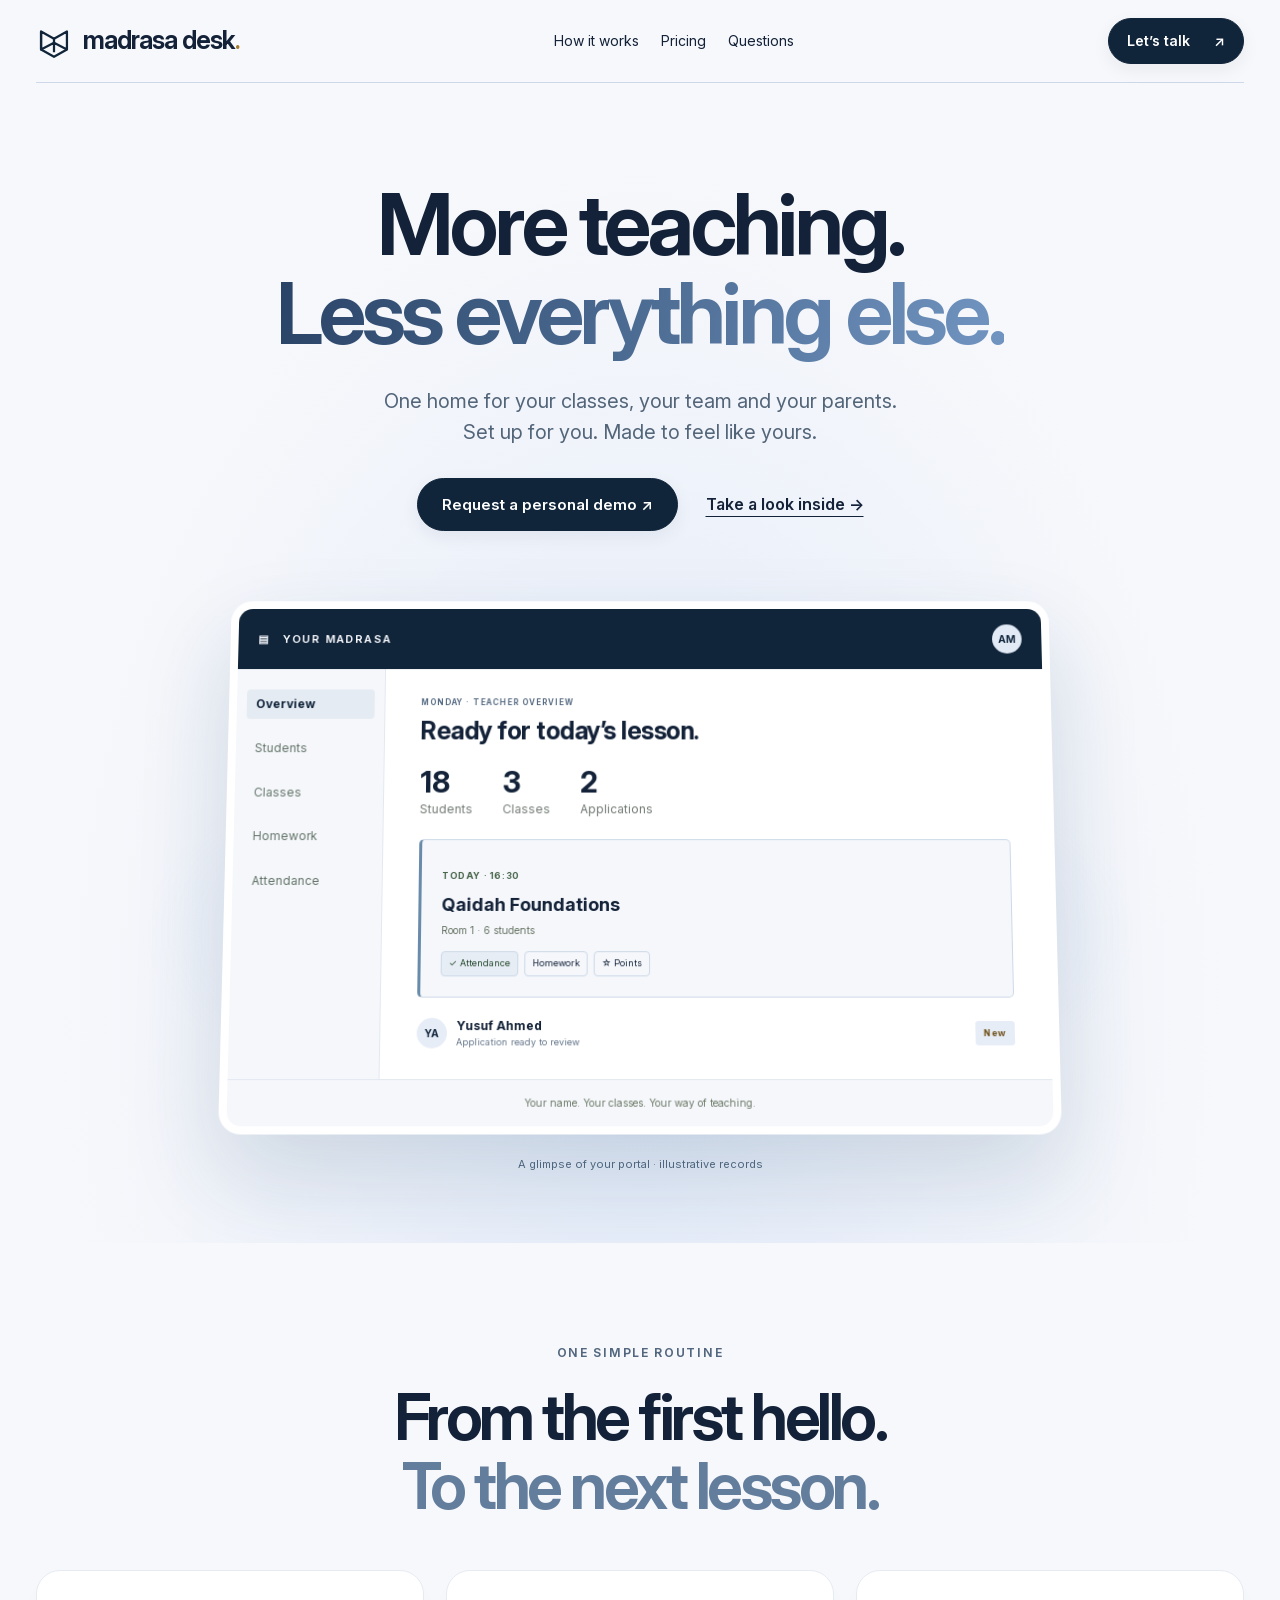
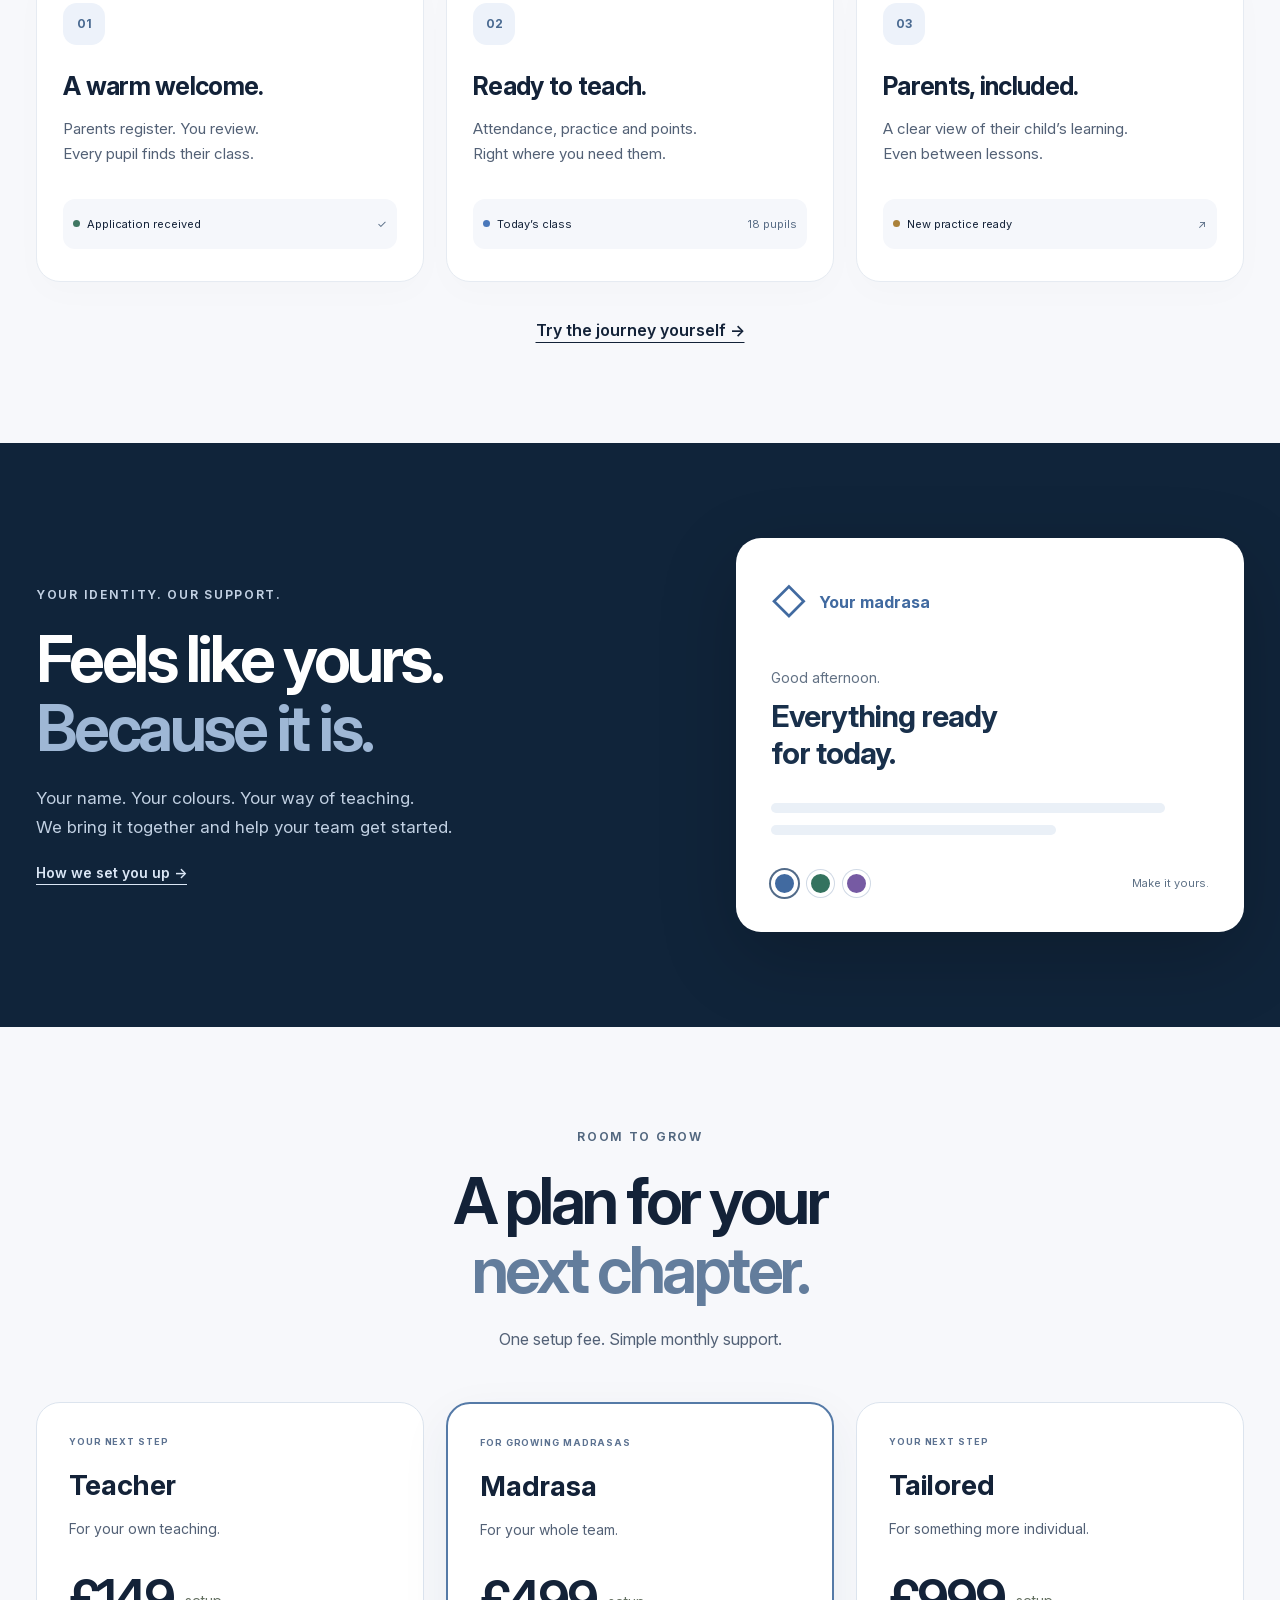
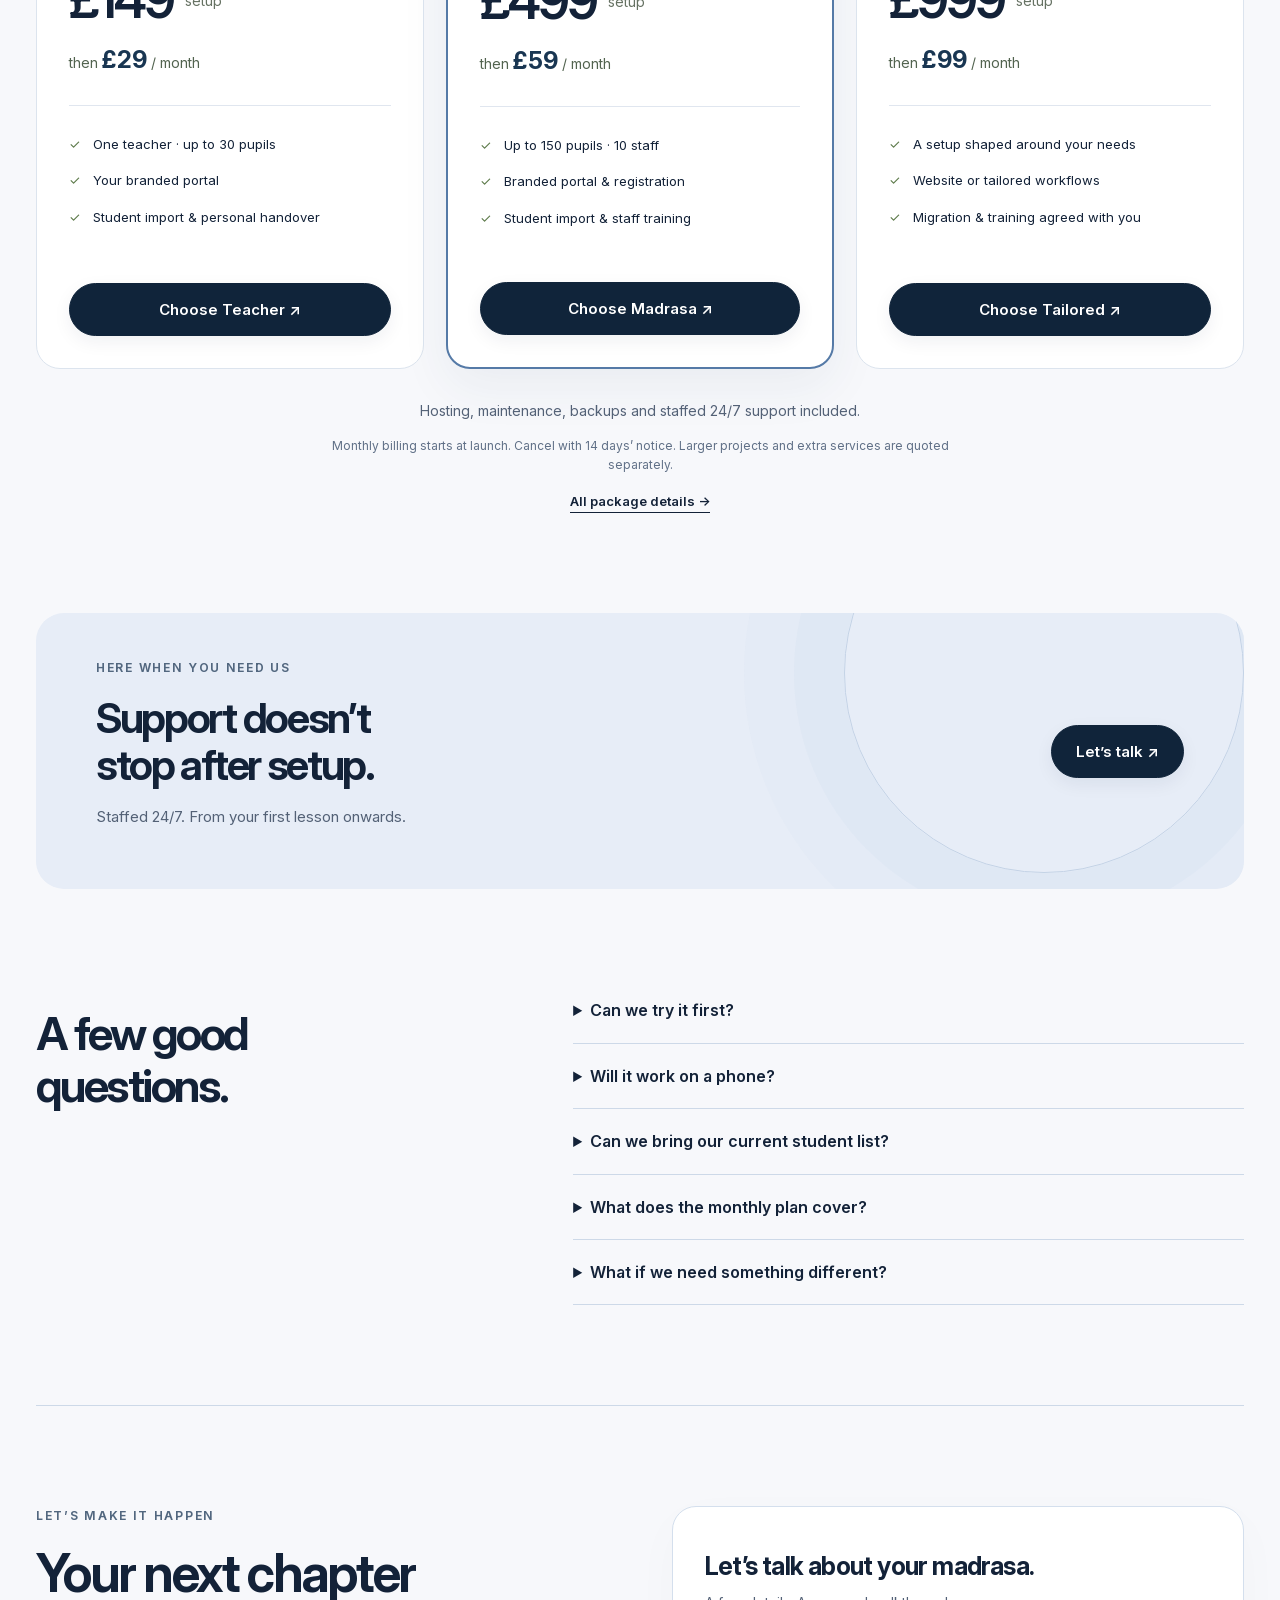
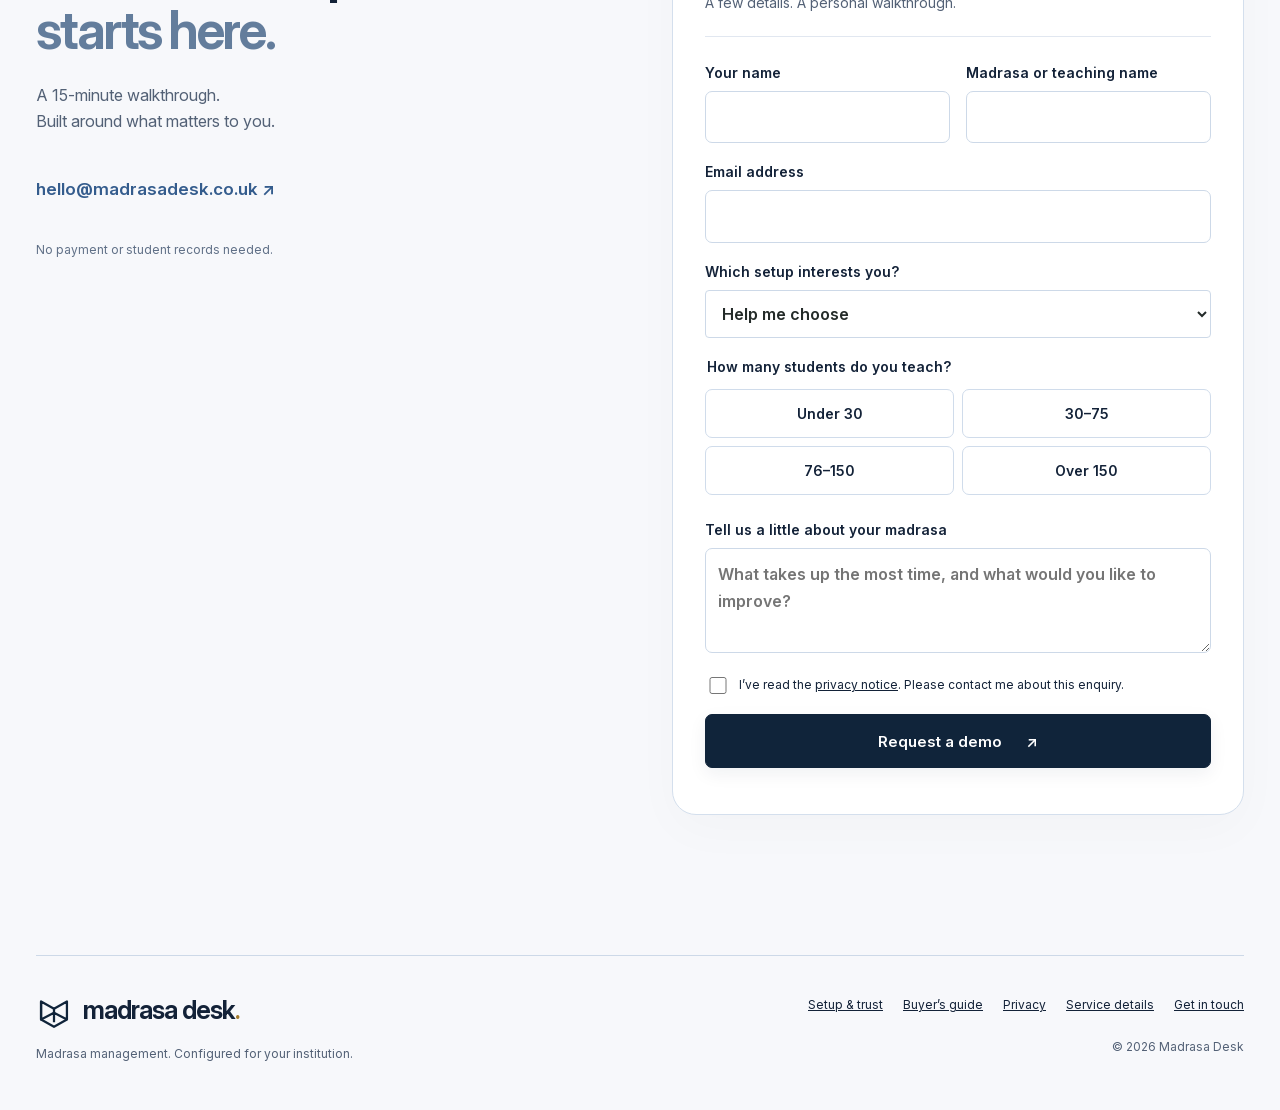
==== index.html @ 1edb3022 "Redesign product presentation, simplify pricing and update business contact" ====
<!doctype html><html lang="en-GB"><head><meta charset="utf-8"><meta name="viewport" content="width=device-width,initial-scale=1"><title>Madrasa management, set up for you | Madrasa Desk</title><meta name="description" content="A branded management portal for UK madrasas, maktabs and Quran teachers. Configuration, student import, training and ongoing support. From £149 + £29/month."><meta property="og:title" content="Madrasa management, set up for you | Madrasa Desk"><meta property="og:description" content="A branded management portal for UK madrasas, maktabs and Quran teachers. Configuration, student import, training and ongoing support. From £149 + £29/month."><link rel="icon" href="assets/favicon.svg" type="image/svg+xml"><link rel="stylesheet" href="style.css?v=20261006-premium"><script src="app.js?v=20261006-premium" defer></script><link rel="canonical" href="https://madrasadesk.co.uk/"><meta property="og:url" content="https://madrasadesk.co.uk/"><meta property="og:site_name" content="Madrasa Desk"><meta property="og:type" content="website"><meta property="og:image" content="https://madrasadesk.co.uk/assets/share-card.png"><meta property="og:image:width" content="1200"><meta property="og:image:height" content="630"><meta property="og:image:alt" content="Madrasa Desk — Your madrasa. Your own portal. Set up for you."><meta name="twitter:card" content="summary_large_image"><script type="application/ld+json">{"@context": "https://schema.org", "@type": "Organization", "name": "Madrasa Desk", "url": "https://madrasadesk.co.uk/", "logo": "https://madrasadesk.co.uk/assets/mark.svg", "description": "Independent madrasa portal setup and ongoing support."}</script></head><body><a class="skip" href="#main">Skip to content</a><header class="header wrap"><a class="brand" href="./" aria-label="Madrasa Desk home"><img src="assets/mark.svg" alt="" width="36" height="36"><span>madrasa desk<span class="brand-dot">.</span></span></a><nav aria-label="Main navigation"><a href="#how-it-works">How it works</a><a href="#pricing">Pricing</a><a href="#questions">Questions</a></nav><a class="button small" href="#enquire">Let’s talk <span aria-hidden="true">↗</span></a></header><main id="main" class="premium-home"><section class="hero-stage"><div class="hero-copy wrap"><h1>More teaching.<br><span>Less everything else.</span></h1><p>One home for your classes, your team and your parents.<br class="desktop-break"> Set up for you. Made to feel like yours.</p><div class="hero-actions"><a class="button" href="#enquire">Request a personal demo ↗</a><a class="text-link" href="demo.html">Take a look inside →</a></div></div><div class="product-stage wrap" data-depth><div class="product-halo" aria-hidden="true"></div><div class="app-preview"><div class="preview-top"><span class="mini-brand">▤ &nbsp; YOUR MADRASA</span><span class="avatar">AM</span></div><div class="preview-layout"><aside><span class="selected">Overview</span><span>Students</span><span>Classes</span><span>Homework</span><span>Attendance</span></aside><div class="preview-main"><div class="preview-greeting"><span class="eyebrow">MONDAY · TEACHER OVERVIEW</span><h3>Ready for today’s lesson.</h3></div><div class="preview-metrics"><div><strong>18</strong><span>Students</span></div><div><strong>3</strong><span>Classes</span></div><div><strong>2</strong><span>Applications</span></div></div><div class="lesson-card"><span class="tag">TODAY · 16:30</span><h4>Qaidah Foundations</h4><p>Room 1 · 6 students</p><div class="lesson-actions"><span>✓ Attendance</span><span>Homework</span><span>☆ Points</span></div></div><div class="preview-row"><span class="avatar peach">YA</span><div><strong>Yusuf Ahmed</strong><small>Application ready to review</small></div><span class="tag gold">New</span></div></div></div><div class="preview-bottom">Your name. Your classes. Your way of teaching.</div></div><span class="product-caption">A glimpse of your portal · illustrative records</span></div></section>
<section class="journey-section wrap" id="how-it-works"><div class="section-title" data-reveal><span class="eyebrow">ONE SIMPLE ROUTINE</span><h2>From the first hello.<br><span>To the next lesson.</span></h2></div><div class="journey-grid"><article data-reveal><span class="journey-icon">01</span><h3>A warm welcome.</h3><p>Parents register. You review.<br>Every pupil finds their class.</p><div class="mini-event"><span class="event-dot"></span>Application received <span>✓</span></div></article><article data-reveal><span class="journey-icon">02</span><h3>Ready to teach.</h3><p>Attendance, practice and points.<br>Right where you need them.</p><div class="mini-event"><span class="event-dot blue"></span>Today’s class <span>18 pupils</span></div></article><article data-reveal><span class="journey-icon">03</span><h3>Parents, included.</h3><p>A clear view of their child’s learning.<br>Even between lessons.</p><div class="mini-event"><span class="event-dot gold-dot"></span>New practice ready <span>↗</span></div></article></div><a class="text-link" href="demo.html">Try the journey yourself →</a></section>
<section class="spotlight"><div class="wrap spotlight-inner"><div data-reveal><span class="eyebrow">YOUR IDENTITY. OUR SUPPORT.</span><h2>Feels like yours.<br><span>Because it is.</span></h2><p>Your name. Your colours. Your way of teaching.<br>We bring it together and help your team get started.</p><a class="text-link" href="trust.html">How we set you up →</a></div><div class="identity-card" data-reveal><div class="identity-top"><span class="identity-mark">◇</span><strong id="identity-name">Your madrasa</strong></div><p>Good afternoon.</p><h3>Everything ready<br>for today.</h3><div class="identity-line"></div><div class="identity-line short"></div><div class="colour-picker" aria-label="Preview portal colour"><button class="swatch active" data-colour="blue" aria-label="Blue portal" aria-pressed="true"></button><button class="swatch" data-colour="green" aria-label="Green portal" aria-pressed="false"></button><button class="swatch" data-colour="purple" aria-label="Purple portal" aria-pressed="false"></button><span>Make it yours.</span></div></div></div></section>
<section class="section wrap pricing-clean" id="pricing"><div class="section-title" data-reveal><span class="eyebrow">ROOM TO GROW</span><h2>A plan for your<br><span>next chapter.</span></h2><p>One setup fee. Simple monthly support.</p></div><div class="plan-grid"><article class="price-card plan-card " data-reveal><span class="plan-label">YOUR NEXT STEP</span><h3>Teacher</h3><p>For your own teaching.</p><div class="price"><strong>£149</strong><span>setup</span></div><p class="monthly">then <strong>£29</strong> / month</p><ul class="checklist"><li>One teacher · up to 30 pupils</li><li>Your branded portal</li><li>Student import & personal handover</li></ul><a class="button" href="#enquire" data-plan="Teacher">Choose Teacher ↗</a></article><article class="price-card plan-card recommended" data-reveal><span class="plan-label">FOR GROWING MADRASAS</span><h3>Madrasa</h3><p>For your whole team.</p><div class="price"><strong>£499</strong><span>setup</span></div><p class="monthly">then <strong>£59</strong> / month</p><ul class="checklist"><li>Up to 150 pupils · 10 staff</li><li>Branded portal & registration</li><li>Student import & staff training</li></ul><a class="button" href="#enquire" data-plan="Madrasa">Choose Madrasa ↗</a></article><article class="price-card plan-card " data-reveal><span class="plan-label">YOUR NEXT STEP</span><h3>Tailored</h3><p>For something more individual.</p><div class="price"><strong>£999</strong><span>setup</span></div><p class="monthly">then <strong>£99</strong> / month</p><ul class="checklist"><li>A setup shaped around your needs</li><li>Website or tailored workflows</li><li>Migration & training agreed with you</li></ul><a class="button" href="#enquire" data-plan="Tailored">Choose Tailored ↗</a></article></div><div class="pricing-footnote"><p>Hosting, maintenance, backups and staffed 24/7 support included.</p><p class="micro">Monthly billing starts at launch. Cancel with 14 days’ notice. Larger projects and extra services are quoted separately.</p><a class="text-link" href="service.html">All package details →</a></div></section>
<section class="support-banner wrap" data-reveal><span class="support-orbit" aria-hidden="true"></span><div><span class="eyebrow">HERE WHEN YOU NEED US</span><h2>Support doesn’t<br>stop after setup.</h2><p>Staffed 24/7. From your first lesson onwards.</p></div><a class="button" href="#enquire">Let’s talk ↗</a></section>
<section class="section wrap faq-section" id="questions"><div><h2>A few good<br>questions.</h2></div><div class="faqs"><details><summary>Can we try it first?</summary><p>Yes. Explore the interactive demo, then book a personal walkthrough around your priorities.</p></details><details><summary>Will it work on a phone?</summary><p>Yes. The portal works in a browser on phones and computers. No app download needed.</p></details><details><summary>Can we bring our current student list?</summary><p>Yes. Standard setup includes one clean spreadsheet import. We agree the fields and help you prepare it.</p></details><details><summary>What does the monthly plan cover?</summary><p>Hosting, backups, routine maintenance and staffed 24/7 support. Your agreement sets the support and recovery arrangements.</p></details><details><summary>What if we need something different?</summary><p>We agree the scope before you commit. Larger projects, payment collection and extra integrations are quoted separately. <a href="service.html">See the details.</a></p></details></div></section>
<section class="section wrap contact-section" id="enquire"><div data-reveal><span class="eyebrow">LET’S MAKE IT HAPPEN</span><h2>Your next chapter<br><span>starts here.</span></h2><p>A 15-minute walkthrough.<br>Built around what matters to you.</p><a class="contact-email" href="mailto:hello@madrasadesk.co.uk">hello@madrasadesk.co.uk ↗</a><p class="micro">No payment or student records needed.</p></div><form id="enquiry-form" class="contact-form"><div class="form-heading"><span class="eyebrow">YOUR NEXT STEP</span><h3>Let’s talk about your madrasa.</h3><p>A few details. A personal walkthrough.</p></div><div class="field-pair"><label>Your name<input name="name" autocomplete="name" maxlength="100" required></label><label>Madrasa or teaching name<input name="organisation" autocomplete="organization" maxlength="160" required></label></div><label>Email address<input name="email" type="email" autocomplete="email" maxlength="200" required></label><label>Which setup interests you?<select name="package"><option value="Not sure yet">Help me choose</option><option value="Teacher">Teacher</option><option>Madrasa</option><option>Tailored</option></select></label><fieldset class="size-options"><legend>How many students do you teach?</legend><div><label><input type="radio" name="size" value="Under 30" required><span>Under 30</span></label><label><input type="radio" name="size" value="30–75" required><span>30–75</span></label><label><input type="radio" name="size" value="76–150" required><span>76–150</span></label><label><input type="radio" name="size" value="Over 150" required><span>Over 150</span></label></div></fieldset><label>Tell us a little about your madrasa<textarea name="message" rows="3" maxlength="1900" placeholder="What takes up the most time, and what would you like to improve?" required></textarea></label><label class="trap" aria-hidden="true">Leave this empty<input name="website" tabindex="-1" autocomplete="off"></label><label class="consent"><input type="checkbox" name="privacy" required><span>I’ve read the <a href="privacy.html">privacy notice</a>. Please contact me about this enquiry.</span></label><button class="button" type="submit">Request a demo <span aria-hidden="true">↗</span></button><p id="form-status" role="status" tabindex="-1"></p><noscript><p>Enable JavaScript to send this form, or <a href="mailto:hello@madrasadesk.co.uk?subject=Madrasa%20Desk%20demo%20enquiry">email Madrasa Desk about a demo</a>.</p></noscript></form></section></main><footer class="wrap footer"><div><a class="brand" href="./" aria-label="Madrasa Desk home"><img src="assets/mark.svg" alt="" width="36" height="36"><span>madrasa desk<span class="brand-dot">.</span></span></a><p>Madrasa management. Configured for your institution.</p></div><div><a href="trust.html">Setup &amp; trust</a><a href="choosing-a-madrasa-system.html">Buyer’s guide</a><a href="privacy.html">Privacy</a><a href="service.html">Service details</a><a href="#enquire">Get in touch</a><p>© 2026 Madrasa Desk</p></div></footer></body></html>
---- style.css ----
@font-face{font-family:Inter;src:url(assets/inter.woff2) format('woff2');font-style:normal;font-weight:100 900;font-display:swap}*{box-sizing:border-box}html{scroll-behavior:smooth;scroll-padding-top:30px}body{margin:0;background:#f4f6fa;color:#242b29;font:16px/1.65 Inter,Arial,sans-serif}a{color:inherit}button,input,textarea,select{font:inherit}button,a,input,select,textarea{touch-action:manipulation}button{cursor:pointer}.wrap{width:min(1240px,calc(100% - 72px));margin:auto}.header{display:flex;align-items:center;justify-content:space-between;gap:28px;padding:28px 0;border-bottom:1px solid #cdd9e8}.brand{display:flex;align-items:center;gap:11px;text-decoration:none;font-weight:650;font-size:25px;letter-spacing:-1px;white-space:nowrap}.brand img{width:36px;height:36px}.brand-dot{color:#a47b2c}.header nav{display:flex;gap:30px;font-size:14px}.header nav a{text-decoration:none}.header nav a:hover,.text-link:hover{color:#947028}.button{display:inline-flex;align-items:center;justify-content:center;gap:24px;padding:16px 23px;background:#10243a;color:#fff;text-decoration:none;border:1px solid #10243a;border-radius:6px;font-weight:600;font-size:15px;line-height:1.4;transition:background .2s,transform .2s}.button:hover{background:#234767;transform:translateY(-1px)}.button.small{padding:12px 18px;font-size:14px}.text-link{font-weight:600;text-underline-offset:6px;text-decoration-thickness:1px}.hero{display:grid;grid-template-columns:1fr 1fr;gap:65px;padding-top:77px;padding-bottom:95px;align-items:center}.eyebrow{font-size:12px;letter-spacing:1.7px;font-weight:650;color:#52677f;display:flex;align-items:center;gap:12px}.short-rule{width:28px;height:2px;background:#a58036}h1{font-size:clamp(48px,5.5vw,76px);line-height:1.06;letter-spacing:-3.7px;font-weight:550;margin:26px 0}em{font-family:Georgia,serif;font-weight:400;color:#426889}h1 em,h2 em{font-style:italic}.hero-copy>p{max-width:490px;font-size:17px;color:#5e6d7f}.hero-actions{display:flex;align-items:center;gap:24px;margin-top:31px;flex-wrap:wrap}.micro{font-size:12px!important;color:#607087;line-height:1.6}.hero-copy .micro{margin-top:20px}.hero-product{position:relative;padding:30px 0 36px}.product-label{font-size:10px;font-weight:700;letter-spacing:1.6px;display:block;text-align:center;margin-bottom:17px;color:#617669}.app-preview{background:white;border:1px solid #cdd9e8;border-radius:12px;box-shadow:0 24px 65px #16382b12;overflow:hidden;transform:rotate(-1deg)}.preview-top{display:flex;justify-content:space-between;align-items:center;background:#10243a;color:#f4f6fa;padding:16px 20px}.mini-brand{font-size:11px;font-weight:650;letter-spacing:1.4px}.avatar{width:30px;height:30px;border-radius:50%;display:inline-flex;align-items:center;justify-content:center;background:#e1eaf5;color:#10243a;font-size:10px;font-weight:bold}.preview-layout{display:grid;grid-template-columns:112px 1fr;min-height:320px}.preview-layout aside{background:#f5f7fb;border-right:1px solid #e3e8f0;padding:21px 10px;display:flex;flex-direction:column;gap:15px;font-size:11px;color:#647468}.preview-layout aside span{padding:5px 9px}.preview-layout .selected{background:#e5ebf3;color:#10243a;border-radius:4px;font-weight:700}.preview-main{padding:23px 20px}.preview-greeting .eyebrow{font-size:8px;letter-spacing:1px}.preview-greeting h3{font-size:19px;letter-spacing:-.5px;margin:7px 0 18px}.preview-metrics{display:flex;gap:30px;margin-bottom:20px}.preview-metrics div{display:flex;flex-direction:column}.preview-metrics strong{font-size:23px;line-height:1.2}.preview-metrics span{font-size:10px;color:#737b75}.lesson-card{border:1px solid #cdd9e8;border-left:3px solid #698bab;border-radius:5px;padding:13px;background:#f5f7fb}.tag{font-size:9px;font-weight:700;letter-spacing:.6px;color:#466348}.lesson-card h4{font-size:14px;margin:3px 0}.lesson-card p{font-size:10px;margin:0 0 12px;color:#657261}.lesson-actions{display:flex;gap:6px;flex-wrap:wrap}.lesson-actions span{font-size:9px;border:1px solid #cdd9e8;padding:4px 7px;border-radius:4px}.lesson-actions span:first-child{background:#e7edf5;color:#24482c}.preview-row{display:flex;align-items:center;gap:9px;margin-top:18px;font-size:10px}.preview-row>div{display:flex;flex-direction:column;flex:1}.preview-row small{font-size:9px;color:#64758a}.peach{background:#e7edf7}.gold{background:#e7edf7;color:#72551f;padding:5px 8px;border-radius:3px}.preview-bottom{padding:11px;text-align:center;font-size:10px;background:#f5f7fb;color:#6c7a67;border-top:1px solid #e3e8f0}.floating-note{display:flex;gap:12px;align-items:center;position:absolute;bottom:0;right:-14px;padding:17px 21px;background:#e7edf7;border:1px solid #cdd9e8;border-radius:6px;box-shadow:0 8px 20px #10243a0b;transform:rotate(2deg)}.floating-note>span{color:#10243a;font-size:26px}.floating-note div{display:flex;flex-direction:column;font-size:12px}.floating-note small{font-size:11px;color:#6d695b}.feature-strip{border-top:1px solid #d8e0ec;border-bottom:1px solid #d8e0ec;background:#e7edf7}.feature-strip .wrap{display:flex;justify-content:space-between;gap:20px;padding:20px 0;color:#4e6150;font-size:13px;font-weight:600}.section{padding-top:100px;padding-bottom:100px}h2{font-size:clamp(34px,3.5vw,48px);letter-spacing:-1.8px;line-height:1.13;font-weight:550;margin:19px 0 22px}h3{line-height:1.25}p{color:#5d675f}.split{display:grid;grid-template-columns:1fr 1fr;gap:110px}.split>div>p{max-width:425px}.steps article{display:flex;gap:25px;padding:27px 0;border-bottom:1px solid #cdd9e8}.steps article:first-child{padding-top:0}.step-num{font-size:13px;color:#7a855e;padding-top:4px;font-weight:650}.steps h3{font-size:21px;letter-spacing:-.5px;margin:0 0 10px}.steps p{font-size:15px;margin:0}.green-section{background:#10243a;color:#f4f6fa;padding:85px 0}.green-section .eyebrow{color:#cdd9e8}.section-heading{display:flex;justify-content:space-between;align-items:end;gap:60px}.section-heading p{color:#cdd9e8;max-width:330px}.role-grid{display:grid;grid-template-columns:repeat(3,1fr);gap:45px;margin-top:48px}.role-grid article{border-top:1px solid #678074;padding-top:24px}.role-icon{font-size:11px;font-weight:650;color:#cdd9e8;letter-spacing:1px}.role-grid h3{font-size:29px;letter-spacing:-1px;margin:22px 0 13px}.role-grid p{color:#cdd9e8;font-size:15px}.story{display:grid;grid-template-columns:1fr 2fr;gap:60px}.story>.eyebrow{align-self:start;margin-top:28px}.story div{max-width:700px}.story h2{margin-top:14px}.large-copy{font-size:23px;line-height:1.5;color:#33483b}.story-note{border-left:2px solid #c49a45;padding-left:18px;font-size:14px}.pricing-section{background:#e7edf7}.pricing-layout{display:grid;grid-template-columns:1fr 1fr;gap:110px}.pricing-layout>div{padding-top:30px}.price-card{background:#ffffff;border:1px solid #cdd9e8;border-radius:10px;padding:38px}.price-top h3{font-size:25px;letter-spacing:-.8px;margin:22px 0}.price{display:flex;align-items:center;gap:16px}.price strong{font-size:65px;letter-spacing:-3px;line-height:1}.price span{font-size:14px;color:#657162}.monthly{font-size:16px;color:#52634f}.checklist{list-style:none;padding:22px 0 9px;border-top:1px solid #e7edf7}.checklist li{font-size:14px;padding:6px 0}.checklist li:before{content:'✓';color:#597746;margin-right:12px}.price-card .button{width:100%}.price-card .text-link{font-size:13px}.faq-section{display:grid;grid-template-columns:1fr 1.5fr;gap:90px}.faqs details, .pricing-layout details{border-bottom:1px solid #cdd9e8;padding:19px 0}.faqs details:first-child{padding-top:8px}summary{font-weight:600;cursor:pointer;font-size:16px}details p{font-size:15px}.contact-section{display:grid;grid-template-columns:1fr 1fr;gap:80px;border-top:1px solid #cdd9e8}.contact-form label{display:flex;flex-direction:column;font-size:13px;font-weight:600;gap:7px;margin-bottom:17px}.field-pair{display:grid;grid-template-columns:1fr 1fr;gap:16px}input,select,textarea{border:1px solid #cdd9e8;border-radius:4px;padding:12px;background:#ffffff;color:#242b29;min-width:0;width:100%;font-size:16px}textarea{resize:vertical}.contact-form .consent{display:flex;flex-direction:row;align-items:flex-start;font-size:12px;font-weight:400;gap:9px}.consent input{width:17px;height:17px;margin-top:2px}.trap{position:absolute!important;left:-10000px;opacity:0}.contact-form .button{width:100%}#form-status{font-size:14px}#form-status.error{color:#9b3030}.footer{border-top:1px solid #cdd9e8;padding-top:34px;padding-bottom:35px;display:flex;justify-content:space-between;gap:30px}.footer p{font-size:12px}.footer>div:last-child{text-align:right}.footer>div:last-child a{font-size:12px;margin-left:20px}.skip{position:absolute;top:-80px;background:white;padding:10px;z-index:100}.skip:focus{top:0}:focus-visible{outline:3px solid #aa8235;outline-offset:4px}button:disabled{opacity:.55;cursor:wait}.document{max-width:850px;padding-top:60px;padding-bottom:80px}.document h1{font-size:48px}.document h2{font-size:25px;margin-top:40px}.document p,.document li{font-size:16px}.demo-shell{background:#fff;border:1px solid #cdd9e8;border-radius:10px;padding:28px}.demo-toolbar{display:flex;justify-content:space-between;gap:14px;align-items:center;margin-bottom:25px}.demo-toolbar .button{font-size:13px;padding:10px}.demo-tabs{display:flex;flex-wrap:wrap;gap:8px;margin:25px 0}.demo-tabs button{background:transparent;border:1px solid #cdd9e8;border-radius:5px;padding:10px 15px;color:#10243a}.demo-tabs button[aria-selected=true]{background:#10243a;color:white}.demo-card{border:1px solid #cdd9e8;border-radius:6px;padding:20px;margin-top:15px}.demo-grid{display:grid;grid-template-columns:1fr 1fr;gap:20px}.demo-card h3{margin-top:0}.demo-card label{display:block;margin:10px 0}.demo-card select{margin-top:8px}.demo-status{color:#456d38;font-weight:600}.demo-intro{max-width:760px}.demo-notice{background:#e7edf7;padding:13px 18px;font-size:13px;border-radius:5px}.demo-row{display:flex;justify-content:space-between;align-items:center;gap:16px;padding:16px 0;border-bottom:1px solid #e7edf7}.demo-row button{padding:10px 17px}.demo-row select{max-width:180px}.demo-row span{min-width:0}.hidden{display:none!important}@media(max-width:1000px){.wrap{width:calc(100% - 48px)}.hero{gap:32px}.header nav{gap:18px}.hero-actions{gap:17px}.hero-actions .button{font-size:13px}.split,.pricing-layout{gap:55px}.preview-layout{grid-template-columns:90px 1fr}.preview-layout aside{font-size:9px}.preview-main{padding:18px 14px}.preview-metrics{gap:24px}.floating-note{right:0}.contact-section{gap:40px}.role-grid{gap:25px}}@media(max-width:760px){.wrap{width:calc(100% - 36px)}.header{padding:19px 0;gap:10px}.header nav{display:none}.brand{font-size:22px;gap:7px}.brand img{width:29px;height:29px}.header .button{font-size:12px;padding:10px 12px;gap:8px}.hero{grid-template-columns:1fr;padding-top:45px;padding-bottom:45px;gap:18px}h1{font-size:58px;letter-spacing:-3px}.hero-copy>p{font-size:16px}.hero-product{max-width:500px;width:100%;margin:auto;padding-top:24px}.preview-layout{grid-template-columns:90px 1fr;min-height:300px}.preview-greeting h3{font-size:17px}.floating-note{padding:12px 15px}.feature-strip .wrap{justify-content:center;flex-wrap:wrap;gap:10px 24px;font-size:12px}.section{padding-top:62px;padding-bottom:62px}.split,.pricing-layout,.story,.faq-section,.contact-section{grid-template-columns:1fr;gap:30px}h2{font-size:38px}.steps article{padding:22px 0}.green-section{padding:58px 0}.section-heading{display:block}.section-heading p{max-width:none}.role-grid{grid-template-columns:1fr;gap:18px;margin-top:28px}.role-grid h3 br{display:none}.role-grid h3{font-size:26px;margin-top:14px}.role-grid article{padding-top:18px}.story{gap:3px}.story>.eyebrow{margin-top:0}.large-copy{font-size:21px}.price-card{padding:25px}.pricing-layout>div{padding-top:0}.footer{display:block}.footer>div:last-child{text-align:left;margin-top:22px}.footer>div:last-child a{margin-left:0;margin-right:20px}.field-pair{grid-template-columns:1fr;gap:0}.demo-grid{grid-template-columns:1fr}.demo-shell{padding:17px}.demo-row{flex-wrap:wrap}.demo-tabs button{flex:1;font-size:13px}.document h1{font-size:40px}.document{padding-top:40px}.demo-toolbar{align-items:flex-start}.demo-toolbar h2{font-size:26px;margin:0}}@media(prefers-reduced-motion:reduce){html{scroll-behavior:auto}*{transition:none!important;animation:none!important}}
/* Refined layout and enquiry experience */
.app-preview{transform:none}.hero-product{padding-bottom:0}.floating-note{position:static;transform:none;margin:16px 0 0;padding:16px 20px;box-shadow:none;max-width:100%;border-radius:8px}.preview-bottom{padding:14px 16px}.hero{align-items:start}.hero-copy{padding-top:25px}.product-label{margin-bottom:20px}.contact-section{align-items:start;gap:64px}.contact-form{padding:32px;background:#ffffff;border:1px solid #d4dfed;border-radius:16px;box-shadow:0 18px 48px #10243a09}.form-heading{padding-bottom:22px;margin-bottom:24px;border-bottom:1px solid #e1e7f0}.form-heading h3{font-size:25px;letter-spacing:-.8px;margin:12px 0 8px}.form-heading p{font-size:14px;margin:0}.contact-form label{font-size:14px}.contact-next{list-style:none;padding:18px 0;margin:24px 0}.contact-next li{display:flex;gap:20px;padding:20px 0;border-bottom:1px solid #dce4ef}.contact-next li>span{color:#88702f;font-size:12px;letter-spacing:1px;padding-top:4px}.contact-next strong{font-size:17px;font-weight:600}.contact-next p{font-size:14px;margin:5px 0 0;max-width:340px}.contact-form fieldset{border:0;margin:0 0 23px;padding:0;min-width:0}.contact-form legend{font-weight:600;font-size:14px;margin-bottom:11px}.contact-form legend small{display:block;font-size:12px;font-weight:400;color:#64758a;margin-top:3px}.size-options>div,.interest-options>div{display:grid;grid-template-columns:repeat(2,minmax(0,1fr));gap:8px}.contact-form fieldset label{position:relative;margin:0;cursor:pointer}.contact-form fieldset input{position:absolute;opacity:0;width:1px;height:1px}.contact-form fieldset span{display:block;text-align:center;padding:12px 8px;border:1px solid #d0dceb;border-radius:7px;background:#fff;transition:background .2s,border-color .2s,box-shadow .2s}.contact-form fieldset input:checked+span{border-color:#10243a;background:#e7edf5;color:#10243a;box-shadow:inset 0 0 0 1px #10243a}.contact-form fieldset input:focus-visible+span{outline:3px solid #aa8235;outline-offset:3px}.contact-form input:not([type=checkbox]):not([type=radio]),.contact-form textarea{border-radius:7px;transition:border-color .2s,box-shadow .2s}.contact-form input:focus,.contact-form textarea:focus{border-color:#10243a;box-shadow:0 0 0 3px #10243a0c}.contact-form .button{min-height:54px;border-radius:7px}.contact-form .consent{margin-top:22px;line-height:1.6}.contact-form .consent input{flex:0 0 18px;accent-color:#10243a}.form-success{padding:28px 0}.success-icon{display:flex;align-items:center;justify-content:center;width:52px;height:52px;border-radius:50%;background:#e7edf5;color:#10243a;font-size:25px;margin-bottom:22px}.form-success h3{font-size:29px;letter-spacing:-1px}.form-success .receipt{font-size:13px;border-top:1px solid #dce4ef;padding-top:18px}.reveal-ready{opacity:0;transform:translateY(16px);transition:opacity .65s ease,transform .65s cubic-bezier(.2,.7,.2,1)}.reveal-ready.is-visible{opacity:1;transform:none}.button:active{transform:translateY(0)}.header nav a{position:relative}.header nav a:after{content:'';position:absolute;left:0;right:0;bottom:-6px;height:1px;background:currentColor;transform:scaleX(0);transform-origin:left;transition:transform .22s}.header nav a:hover:after{transform:scaleX(1)}details[open] p{animation:soft-in .25s ease}@keyframes soft-in{from{opacity:0;transform:translateY(5px)}to{opacity:1;transform:none}}@media(max-width:760px){.hero-copy{padding-top:0}.contact-section{gap:25px}.contact-form{padding:23px 19px}.contact-next{margin:10px 0}.floating-note{margin-top:13px}.hero-product{padding-bottom:0}.form-heading h3{font-size:24px}}@media(prefers-reduced-motion:reduce){.reveal-ready{opacity:1;transform:none}}

.outcome-note,.note,.floating-note{background:#e7edf7;border-color:#c5d3e5;color:#173d61}

/* Launch packages */
.pricing-intro{max-width:700px;margin-bottom:42px}.plan-grid{display:grid;grid-template-columns:repeat(3,minmax(0,1fr));gap:22px;align-items:stretch}.plan-card{display:flex;flex-direction:column;padding:28px;min-width:0}.plan-card h3{font-size:28px;margin:22px 0 4px}.plan-card .price strong{font-size:48px}.plan-card .price{flex-wrap:wrap}.plan-card .button{margin-top:auto;gap:12px}.plan-card .checklist{margin-bottom:28px}.plan-card.recommended{border:2px solid #395e9c;box-shadow:0 12px 32px #10243a12}.plan-card .tag{align-self:flex-start;font-size:10px;letter-spacing:.04em}.pricing-notes{max-width:940px;margin-top:32px}.pricing-notes p{font-size:15px}@media(max-width:1000px){.plan-grid{grid-template-columns:1fr}.plan-card{padding:28px}.plan-card .price strong{font-size:46px}}

/* Credibility and buying guidance */
.setup-value{border-bottom:1px solid #cdd9e8}.value-grid{display:grid;grid-template-columns:repeat(3,minmax(0,1fr));gap:22px;margin:32px 0}.value-grid article{padding:28px;background:white;border:1px solid #cdd9e8;border-radius:10px}.value-grid h3{font-size:21px;letter-spacing:-.4px;margin:12px 0}.value-grid p{font-size:15px;margin-bottom:0}.value-grid.two{grid-template-columns:repeat(2,minmax(0,1fr))}.direct-contact{padding:16px 20px;border-left:3px solid #426889;background:#e7edf7;font-size:15px}.direct-contact a{display:block;font-weight:600;text-underline-offset:4px}.editorial{max-width:940px}.editorial h1{font-size:clamp(42px,5vw,64px)}.editorial h2{font-size:29px;letter-spacing:-.8px;margin-top:40px}.editorial .large-copy{font-size:22px}.decision-box{background:#e7edf7;padding:24px 30px;border-radius:12px;margin:35px 0}.decision-box h2{margin-top:0}.footer>div:last-child{flex-wrap:wrap;row-gap:12px}.header nav{gap:22px}@media(max-width:760px){.value-grid,.value-grid.two{grid-template-columns:1fr}.value-grid article{padding:23px}.setup-value .section-heading{display:block}.editorial h1{letter-spacing:-1.8px}.direct-contact a{overflow-wrap:anywhere}.decision-box{padding:20px}}

/* Mobile-first homepage and interactive walkthrough refinement */
.hero-copy h1{margin-top:0;font-size:clamp(46px,5.1vw,70px);letter-spacing:-.055em;line-height:1.08}
.hero-copy>p{font-size:18px;line-height:1.65;color:#536579;text-wrap:pretty}
.hero-copy>p.hero-support{font-size:15px;line-height:1.65;max-width:430px;margin-top:16px;color:#64758a}
.hero-actions .text-link{display:inline-flex;align-items:center;gap:12px}
.demo-page{max-width:920px;padding-top:56px}.demo-page h1{font-size:clamp(38px,5vw,60px);letter-spacing:-.045em;line-height:1.12;margin:18px 0 20px}.demo-intro{max-width:570px;color:#536579;line-height:1.7}
.demo-page .demo-notice{background:transparent;border-left:2px solid #b5c6da;border-radius:0;padding:0 0 0 12px;color:#64758a;font-size:12px;max-width:600px;margin:22px 0 30px}
.demo-tabs{display:grid;grid-template-columns:repeat(3,minmax(0,1fr));padding:5px;background:#e7edf5;border-radius:12px;gap:4px;margin:28px 0 18px}.demo-tabs button{border:0;border-radius:8px;font-size:14px;font-weight:600;min-height:48px;padding:10px 6px}.demo-tabs button[aria-selected=true]{box-shadow:0 3px 8px #10243a18}
.demo-shell{padding:30px;border-radius:18px;box-shadow:0 12px 36px #10243a06;min-height:320px}.demo-toolbar{gap:12px;margin-bottom:24px;flex-wrap:wrap}.demo-page .demo-toolbar h2{margin:0;font-size:27px;letter-spacing:-.8px;line-height:1.2;color:#10243a}.demo-toolbar .tag{font-size:10px;letter-spacing:.04em;padding:6px 9px;border-radius:20px;background:#eef3f9;color:#536b85;white-space:nowrap}
.demo-card{padding:24px;background:#f8fafc;border:1px solid #e0e7f0;border-radius:12px;margin-top:16px;min-width:0}.demo-person{display:flex;align-items:center;gap:14px;margin-bottom:20px}.demo-avatar{flex:0 0 44px;height:44px;background:#e0e9f5;color:#34587d;border-radius:14px;display:grid;place-items:center;font-size:14px;font-weight:650}.demo-person h3{font-size:20px;letter-spacing:-.4px;margin:0 0 5px}.demo-person p{margin:0!important;font-size:13px!important;color:#64758a}.demo-card p{font-size:15px;line-height:1.65;color:#536579}.demo-card label{font-size:13px;font-weight:600;color:#10243a;margin-top:24px}.demo-card select{border-radius:8px;min-height:48px;background:white}.demo-card .micro{font-size:12px!important;margin:14px 0 20px}.demo-card .button{border-radius:8px;min-height:48px}.demo-card button:disabled{opacity:1;background:#e5f0eb;border-color:#cfdfd5;color:#315d48;cursor:default}.demo-next{display:block;background:transparent;border:0;color:#285783;padding:16px 0 0;font-size:14px;font-weight:600}
.demo-row{padding:22px 0;gap:20px}.demo-row strong{color:#10243a}.demo-row span{font-size:14px;color:#64758a}.demo-row .button{font-size:13px;border-radius:8px}.demo-footer-actions{display:flex;align-items:center;justify-content:space-between;gap:18px;margin-top:24px;flex-wrap:wrap}.demo-footer-actions .button{border-radius:8px}.demo-reset{background:transparent;border:0;color:#52677f;font-size:14px;padding:12px;min-height:44px;text-decoration:underline;text-underline-offset:4px}#demo-status:empty{display:none}#demo-status:not(:empty){background:#e8f1ed;color:#315c49;border-radius:10px;padding:14px 18px;font-size:14px;margin:18px 0}
@media(max-width:760px){.hero{padding-top:34px;gap:26px}.hero-copy h1{font-size:clamp(39px,10.5vw,58px);letter-spacing:-.055em;margin-bottom:24px}.hero-copy>p{font-size:16px;line-height:1.7;max-width:38ch}.hero-copy>p.hero-support{font-size:14px;max-width:39ch}.hero-actions{display:grid;gap:20px;margin-top:25px;justify-items:start}.hero-actions .button{font-size:14px;min-height:50px}.hero-copy .micro{font-size:11px!important;max-width:35ch;line-height:1.8}.demo-page{padding-top:32px;padding-bottom:48px}.demo-page h1{font-size:40px}.demo-page .eyebrow{font-size:10px}.demo-intro{font-size:15px!important}.demo-shell{padding:18px;min-height:0;border-radius:14px}.demo-toolbar{margin-bottom:18px}.demo-page .demo-toolbar h2{font-size:23px}.demo-toolbar .tag{font-size:9px}.demo-card{padding:18px;margin-top:12px}.demo-person{gap:10px;align-items:flex-start}.demo-person h3{font-size:19px}.demo-person p{font-size:12px!important}.demo-avatar{flex-basis:36px;height:36px;font-size:12px;border-radius:11px}.demo-tabs button{font-size:12px;min-height:46px}.demo-card .button{width:100%;font-size:14px}.demo-row{display:grid;grid-template-columns:1fr;gap:12px}.demo-row select{max-width:none}.demo-row .button{width:100%;min-height:46px}.demo-grid{gap:0}.demo-footer-actions{display:grid;grid-template-columns:1fr;gap:8px}.demo-reset{justify-self:center}.demo-footer-actions .button{font-size:14px;padding:15px 12px;gap:12px}}
@media(max-width:370px){.brand{font-size:19px}.brand img{width:25px;height:25px}.demo-toolbar{display:block}.demo-toolbar .tag{display:inline-block;margin-top:10px}.demo-shell{padding:14px}.demo-card{padding:14px}}
.hero>*{min-width:0}.preview-main{min-width:0}.preview-metrics{gap:clamp(12px,3vw,30px)}@media(max-width:370px){.preview-layout{grid-template-columns:70px minmax(0,1fr)}.preview-layout aside{padding:18px 5px}.preview-layout aside span{padding:5px 3px}.preview-main{padding:16px 10px}.floating-note{padding:12px 10px;gap:8px}.floating-note div{min-width:0}.hero-actions .button{gap:12px;padding:15px 18px}}
.footer>div:last-child a{display:inline-block;margin-bottom:10px}
/* Product-led presentation */
body{background:#f7f8fb;color:#132238}p{color:#536176}.header{position:sticky;top:0;z-index:20;background:#f7f8fbeb;backdrop-filter:blur(20px);-webkit-backdrop-filter:blur(20px);padding-top:18px;padding-bottom:18px}.button{border-radius:30px;padding:15px 24px;box-shadow:0 6px 18px #10243a10}.button:hover{transform:translateY(-3px);box-shadow:0 12px 24px #10243a24}.button.small{border-radius:24px}.premium-home h1,.premium-home h2{font-weight:650;letter-spacing:-.055em}.premium-home h2 span{color:#637d9c}.hero-stage{overflow:hidden;padding:75px 0 70px;background:radial-gradient(ellipse at 50% 80%,#e1eaf9,transparent 65%)}.hero-stage .hero-copy{text-align:center;padding:0}.hero-kicker{font-size:11px;letter-spacing:.2em;font-weight:700;color:#526981}.hero-stage .hero-copy h1{font-size:clamp(48px,6.7vw,92px);line-height:1.04;margin:22px 0 28px}.hero-stage h1 span{background:linear-gradient(100deg,#294366,#7195c1);background-clip:text;-webkit-background-clip:text;color:transparent}.hero-stage .hero-copy>p{max-width:650px;margin:auto;font-size:20px;line-height:1.55}.hero-stage .hero-actions{justify-content:center;margin-top:30px;gap:28px}.product-stage{position:relative;max-width:830px;padding-top:65px;perspective:1500px}.product-stage .app-preview{position:relative;z-index:1;transform:rotateX(var(--tilt,5deg));box-shadow:0 40px 90px #173d6126;border:8px solid #fff;border-radius:22px;transition:transform .2s linear}.product-stage .preview-layout{min-height:330px;grid-template-columns:150px 1fr}.product-stage .preview-main{padding:28px 36px}.product-stage .preview-greeting h3{font-size:25px}.product-stage .preview-metrics strong{font-size:30px}.product-stage .preview-metrics span{font-size:12px}.product-stage .preview-layout aside{font-size:12px}.product-stage .lesson-card{padding:20px}.product-stage .lesson-card h4{font-size:18px}.product-stage .preview-row{font-size:12px}.product-caption{display:block;text-align:center;font-size:11px;color:#536981;margin-top:24px;position:relative}.product-halo{position:absolute;inset:25% -15% 0;background:radial-gradient(ellipse,#a3bde24d,transparent 65%);pointer-events:none}.section-title{text-align:center;max-width:780px;margin:0 auto 50px}.section-title .eyebrow{justify-content:center}.section-title h2{font-size:clamp(38px,5vw,65px);line-height:1.08}.journey-section{padding:100px 0;text-align:center}.journey-grid{display:grid;grid-template-columns:repeat(3,minmax(0,1fr));gap:22px;text-align:left;margin-bottom:35px}.journey-grid article{border-radius:24px;background:white;padding:32px 26px;border:1px solid #e6ebf2;box-shadow:0 12px 34px #18385204}.journey-icon{display:inline-grid;place-items:center;width:42px;height:42px;background:#edf2fa;border-radius:14px;color:#4a6a91;font-size:12px;font-weight:700}.journey-grid h3{font-size:25px;letter-spacing:-.7px;margin:26px 0 12px}.journey-grid p{font-size:15px}.mini-event{margin-top:32px;padding:16px 10px;background:#f5f7fb;border-radius:12px;font-size:11px;display:flex;gap:7px;align-items:center;white-space:nowrap}.mini-event>span:last-child{margin-left:auto;color:#586c85}.event-dot{width:7px;height:7px;border-radius:50%;background:#407762;flex-shrink:0}.event-dot.blue{background:#4a78ba}.event-dot.gold-dot{background:#aa813a}.spotlight{background:#10243a;color:white;padding:95px 0;overflow:hidden}.spotlight-inner{display:grid;grid-template-columns:1.2fr 1fr;align-items:center;gap:90px}.spotlight h2{font-size:clamp(40px,5vw,66px);line-height:1.08}.spotlight h2 span{color:#9eb7d5}.spotlight p,.spotlight .eyebrow{color:#c1d0e2}.spotlight p{font-size:17px;line-height:1.7}.spotlight .text-link{color:#dae6f5;font-size:14px}.identity-card{--accent:#416aa0;background:#fff;color:#19304b;padding:35px;border-radius:25px;box-shadow:0 25px 80px #0003;transform:rotate(2deg);transition:background .5s}.identity-top{display:flex;gap:12px;align-items:center;color:var(--accent);transition:color .5s}.identity-mark{font-size:35px}.identity-card p{color:#627184;margin:35px 0 8px;font-size:14px}.identity-card h3{font-size:30px;margin:0 0 30px;letter-spacing:-1px}.identity-line{height:10px;border-radius:8px;background:#eaf0f7;width:90%;margin:12px 0}.identity-line.short{width:65%}.colour-picker{display:flex;gap:9px;align-items:center;margin-top:35px}.swatch{width:27px;height:27px;border-radius:50%;background:#416aa0;border:4px solid white;box-shadow:0 0 0 1px #d0d9e5;padding:0}.swatch[data-colour=green]{background:#34735f}.swatch[data-colour=purple]{background:#765aa3}.swatch.active{box-shadow:0 0 0 2px #526b89}.colour-picker span{margin-left:auto;font-size:11px;color:#5e7186}.pricing-clean{padding:100px 0}.pricing-clean .plan-card{border-radius:24px;box-shadow:none;border:1px solid #dce4ee;padding:32px}.pricing-clean .plan-card.recommended{border:2px solid #557aa7;box-shadow:0 18px 50px #193d6110}.plan-label{font-size:9px;font-weight:700;letter-spacing:.1em;color:#5b7190}.pricing-clean .plan-card h3{font-size:28px;margin:18px 0 0}.pricing-clean .plan-card>p{font-size:14px}.pricing-clean .price{margin-top:20px;gap:12px}.pricing-clean .price strong{font-size:52px;font-weight:600}.pricing-clean .monthly{margin-bottom:25px}.pricing-clean .monthly strong{font-size:24px;color:#193652}.pricing-clean .checklist{margin:0 0 25px;padding:20px 0;border-top:1px solid #e0e6ef}.pricing-clean .checklist li{font-size:13px;line-height:1.6;padding:8px 0}.pricing-footnote{text-align:center;margin:30px auto 0;max-width:680px}.pricing-footnote p{font-size:14px}.pricing-footnote .text-link{font-size:13px}.support-banner{position:relative;overflow:hidden;padding:45px 60px;display:flex;justify-content:space-between;align-items:center;background:#e7edf7;border-radius:28px;gap:25px}.support-banner h2{font-size:42px;margin:16px 0}.support-banner p{font-size:15px}.support-banner>*{position:relative}.support-orbit{position:absolute;width:400px;height:400px;border:1px solid #c4d3e6;border-radius:50%;right:0;top:-140px;box-shadow:0 0 0 50px #d4e0ef55,0 0 0 100px #d4e0ef33}.premium-home .faq-section{padding-top:100px;padding-bottom:100px}.premium-home .faq-section h2{font-size:46px}.premium-home .contact-section h2{font-size:52px;line-height:1.1}.contact-email{display:inline-block;margin:25px 0;font-size:17px;font-weight:600;text-decoration:none;color:#345c8d;overflow-wrap:anywhere}.premium-home .contact-next{display:none}.contact-form{border-radius:24px;box-shadow:0 15px 50px #10243a06}.contact-form .form-heading .eyebrow{display:none}.footer{margin-top:40px}.motion-in{animation:panel-enter .45s cubic-bezier(.2,.7,.2,1)}@keyframes panel-enter{from{opacity:.3;transform:translateY(12px)}to{opacity:1;transform:none}}[data-reveal].reveal-ready{transition:opacity .8s ease,transform .8s cubic-bezier(.2,.7,.2,1);transform:translateY(26px)}[data-reveal].is-visible{transform:none}.journey-grid article:nth-child(2),.plan-grid article:nth-child(2){transition-delay:.08s}.journey-grid article:nth-child(3),.plan-grid article:nth-child(3){transition-delay:.16s}
.demo-page{max-width:1050px}.demo-page>h1{text-align:center;font-size:clamp(40px,5vw,64px)}.demo-page>.eyebrow{justify-content:center}.demo-page>.demo-intro,.demo-page>.demo-notice{margin-left:auto;margin-right:auto;text-align:center}.demo-page>.demo-notice{border:0;font-size:11px}.demo-shell{border-radius:22px;padding:30px;background:linear-gradient(145deg,#fff,#f8faff);box-shadow:0 24px 60px #183c6210}.demo-progress{display:flex;gap:10px;align-items:center;font-size:12px;color:#526c88;margin:20px 0}.demo-progress-track{height:4px;flex:1;background:#dae4f1;border-radius:6px;overflow:hidden}.demo-progress-track i{display:block;height:100%;background:#416da3;transition:width .6s ease}.demo-card{background:#fff}.demo-avatar{background:linear-gradient(145deg,#dce8f7,#f0f5fb)}.demo-toolbar h2{font-weight:650}.demo-card h3{font-weight:650}.demo-next{min-height:44px}.demo-row .button,.demo-card .button{border-radius:24px}.demo-row{background:white;border:1px solid #e0e7ef;border-radius:15px;padding:22px;margin:12px 0}.demo-points-number{font-size:50px;letter-spacing:-2px;color:#345d8e;display:block;line-height:1.2}.demo-grid .demo-card{margin-bottom:16px}.demo-footer-actions .button{border-radius:28px}
@media(max-width:1000px){.pricing-clean .plan-grid{grid-template-columns:repeat(3,minmax(0,1fr));gap:12px}.pricing-clean .plan-card{padding:22px}.journey-grid{gap:12px}.journey-grid article{padding:24px 18px}.mini-event{font-size:9px}.spotlight-inner{gap:40px}}
@media(max-width:760px){.header{padding-top:14px;padding-bottom:14px}.hero-stage{padding:45px 0 40px}.hero-stage .hero-copy h1{font-size:clamp(40px,10vw,65px);letter-spacing:-.06em;line-height:1.08;margin:20px 0 22px}.hero-stage .hero-copy>p{font-size:16px;max-width:31ch}.desktop-break{display:none}.hero-stage .hero-actions{display:flex;justify-content:center;align-items:center;gap:23px;margin-top:26px}.hero-stage .text-link{font-size:14px}.hero-stage .hero-actions .button{font-size:14px}.product-stage{padding-top:40px}.product-stage .app-preview{border-width:4px;border-radius:16px;transform:none!important}.product-stage .preview-layout{grid-template-columns:75px minmax(0,1fr);min-height:280px}.product-stage .preview-main{padding:18px 12px}.product-stage .preview-layout aside{font-size:9px;padding:18px 5px}.product-stage .preview-greeting h3{font-size:18px}.product-stage .preview-metrics strong{font-size:24px}.product-stage .preview-metrics span{font-size:9px}.product-stage .lesson-card{padding:12px}.product-stage .lesson-card h4{font-size:14px}.product-stage .preview-row{font-size:10px}.product-caption{font-size:10px}.journey-section{padding:65px 0}.section-title{margin-bottom:30px}.section-title h2{font-size:40px}.journey-grid{grid-template-columns:1fr;gap:16px}.journey-grid article{padding:26px}.journey-grid h3{margin:20px 0 10px}.journey-grid p br{display:none}.mini-event{font-size:12px;margin-top:24px;padding:16px}.spotlight{padding:60px 0}.spotlight-inner{grid-template-columns:1fr;gap:40px}.spotlight h2{font-size:44px}.spotlight p{font-size:16px}.identity-card{transform:none;max-width:420px;width:100%;margin:auto;padding:28px}.pricing-clean{padding:65px 0}.pricing-clean .plan-grid{grid-template-columns:1fr;gap:20px}.pricing-clean .plan-card{padding:28px}.pricing-clean .price strong{font-size:48px}.support-banner{padding:32px 26px;display:block}.support-banner h2{font-size:35px}.support-banner .button{margin-top:12px}.premium-home .faq-section{padding:65px 0}.premium-home .faq-section h2{font-size:39px}.premium-home .contact-section h2{font-size:42px}.demo-shell{padding:18px}.demo-page>h1{font-size:40px}.demo-progress{font-size:11px}.demo-row{padding:18px}.demo-points-number{font-size:42px}}
@media(prefers-reduced-motion:reduce){.motion-in{animation:none}[data-reveal].reveal-ready{opacity:1;transform:none}.product-stage .app-preview{transform:none!important}.demo-progress-track i{transition:none}}
html{scroll-padding-top:110px}.demo-enrol-layout{display:grid;grid-template-columns:.8fr 1fr;gap:28px;align-items:stretch}.demo-enrol-layout>.demo-card{margin-top:0}.demo-summary{background:linear-gradient(145deg,#10243a,#274b72);border-radius:16px;padding:30px;color:white;display:flex;flex-direction:column;justify-content:center}.demo-summary .eyebrow{color:#b7cce4;font-size:9px}.demo-summary h3{font-size:30px;line-height:1.2;letter-spacing:-1px;margin:20px 0}.demo-summary p{font-size:14px;line-height:1.7;color:#c8d8eb}.demo-path{display:flex;flex-direction:column;gap:16px;margin-top:28px;color:#9db5d0;font-size:12px}.demo-path span{padding-left:14px;border-left:2px solid #5e7a9b}.demo-path .done{color:#fff;border-left-color:#adcce9}.demo-card .demo-person p{line-height:1.5}.demo-page .demo-tabs{position:relative}.demo-page .demo-tabs button{transition:background .25s,color .25s,box-shadow .25s}.demo-status{transition:opacity .3s}.demo-page h1 em{font-family:Inter,Arial,sans-serif;font-style:normal;font-weight:650;color:#5d7fa8}.demo-summary,.demo-card{min-width:0}@media(max-width:760px){.demo-enrol-layout{grid-template-columns:1fr;gap:16px}.demo-summary{padding:22px}.demo-summary h3{font-size:23px;margin:10px 0}.demo-summary h3 br{display:none}.demo-summary p{display:none}.demo-path{flex-direction:row;gap:12px;flex-wrap:wrap;margin-top:12px;font-size:10px}.demo-path span{padding-left:7px}.hero-stage{padding-top:32px}.demo-page .demo-tabs{scroll-margin-top:100px}}
.demo-row button:disabled{opacity:1;background:#e5f0eb;border-color:#cfdfd5;color:#315d48;cursor:default}
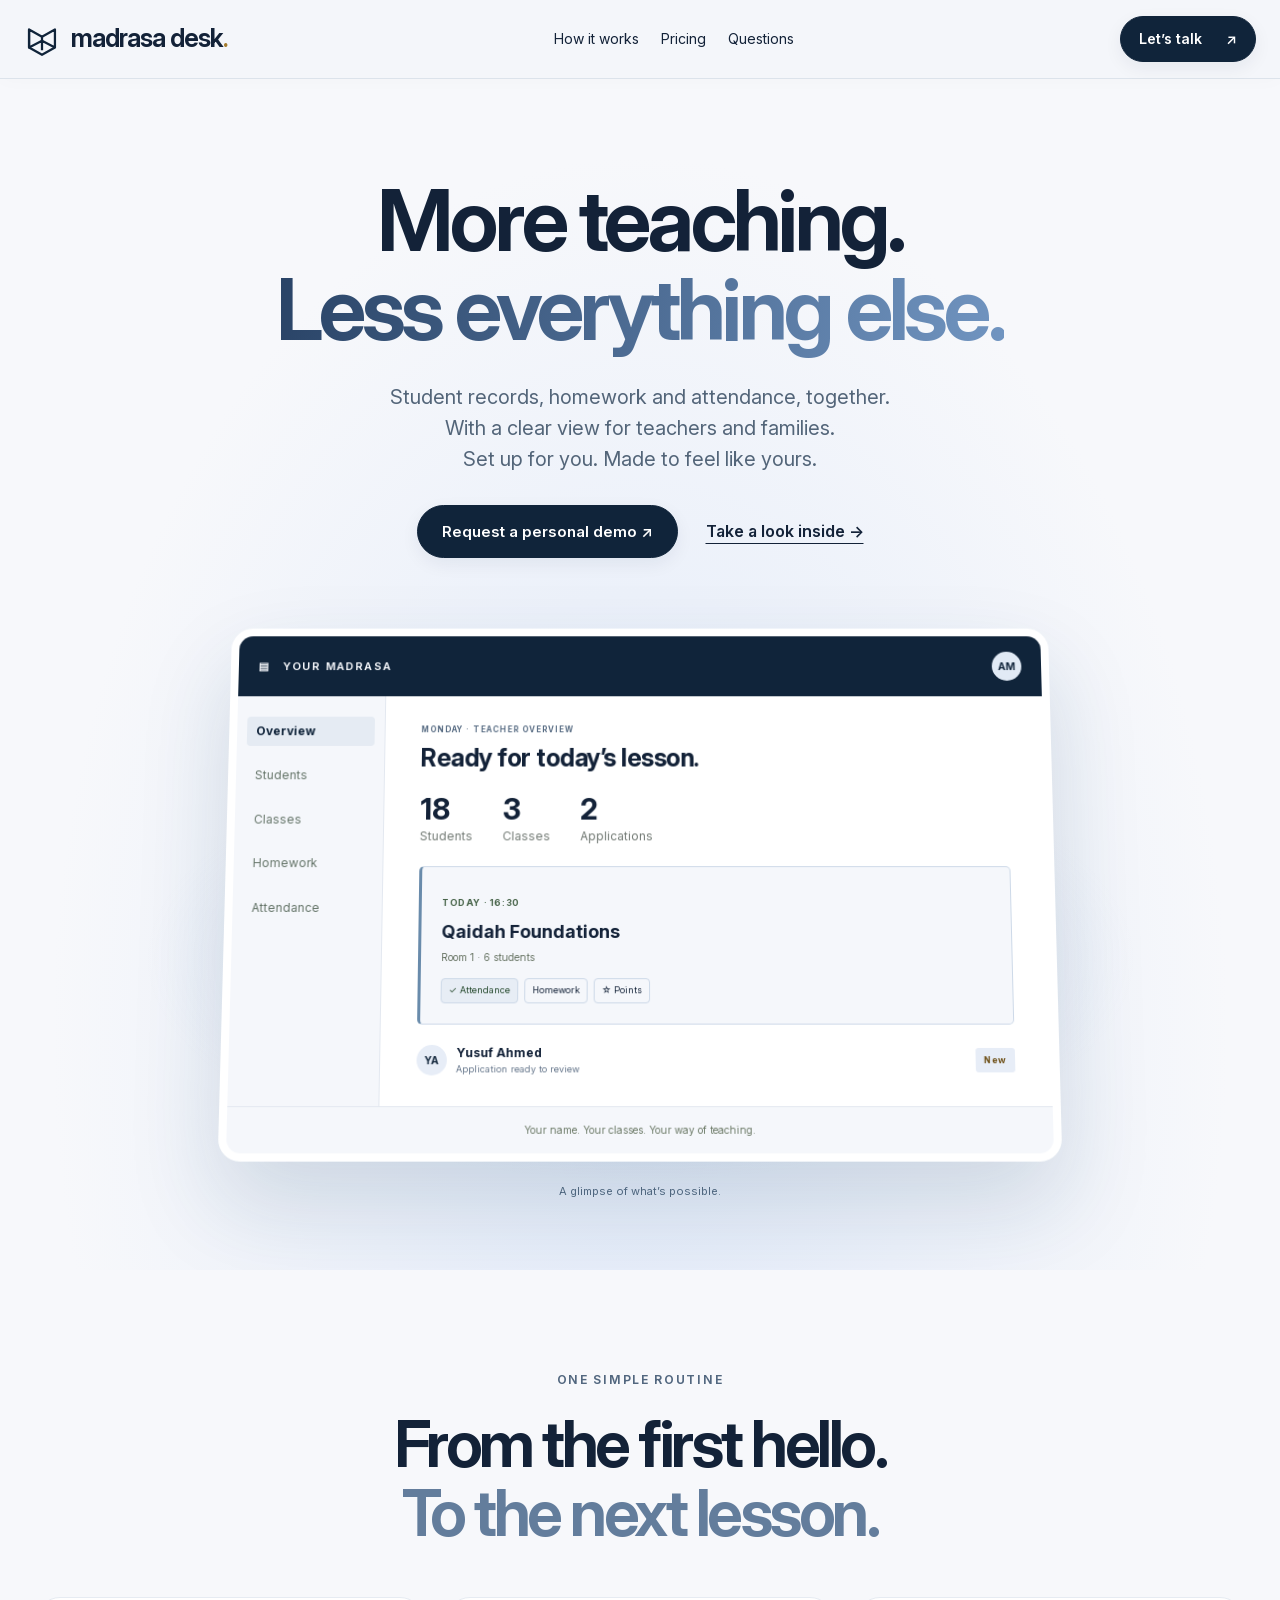
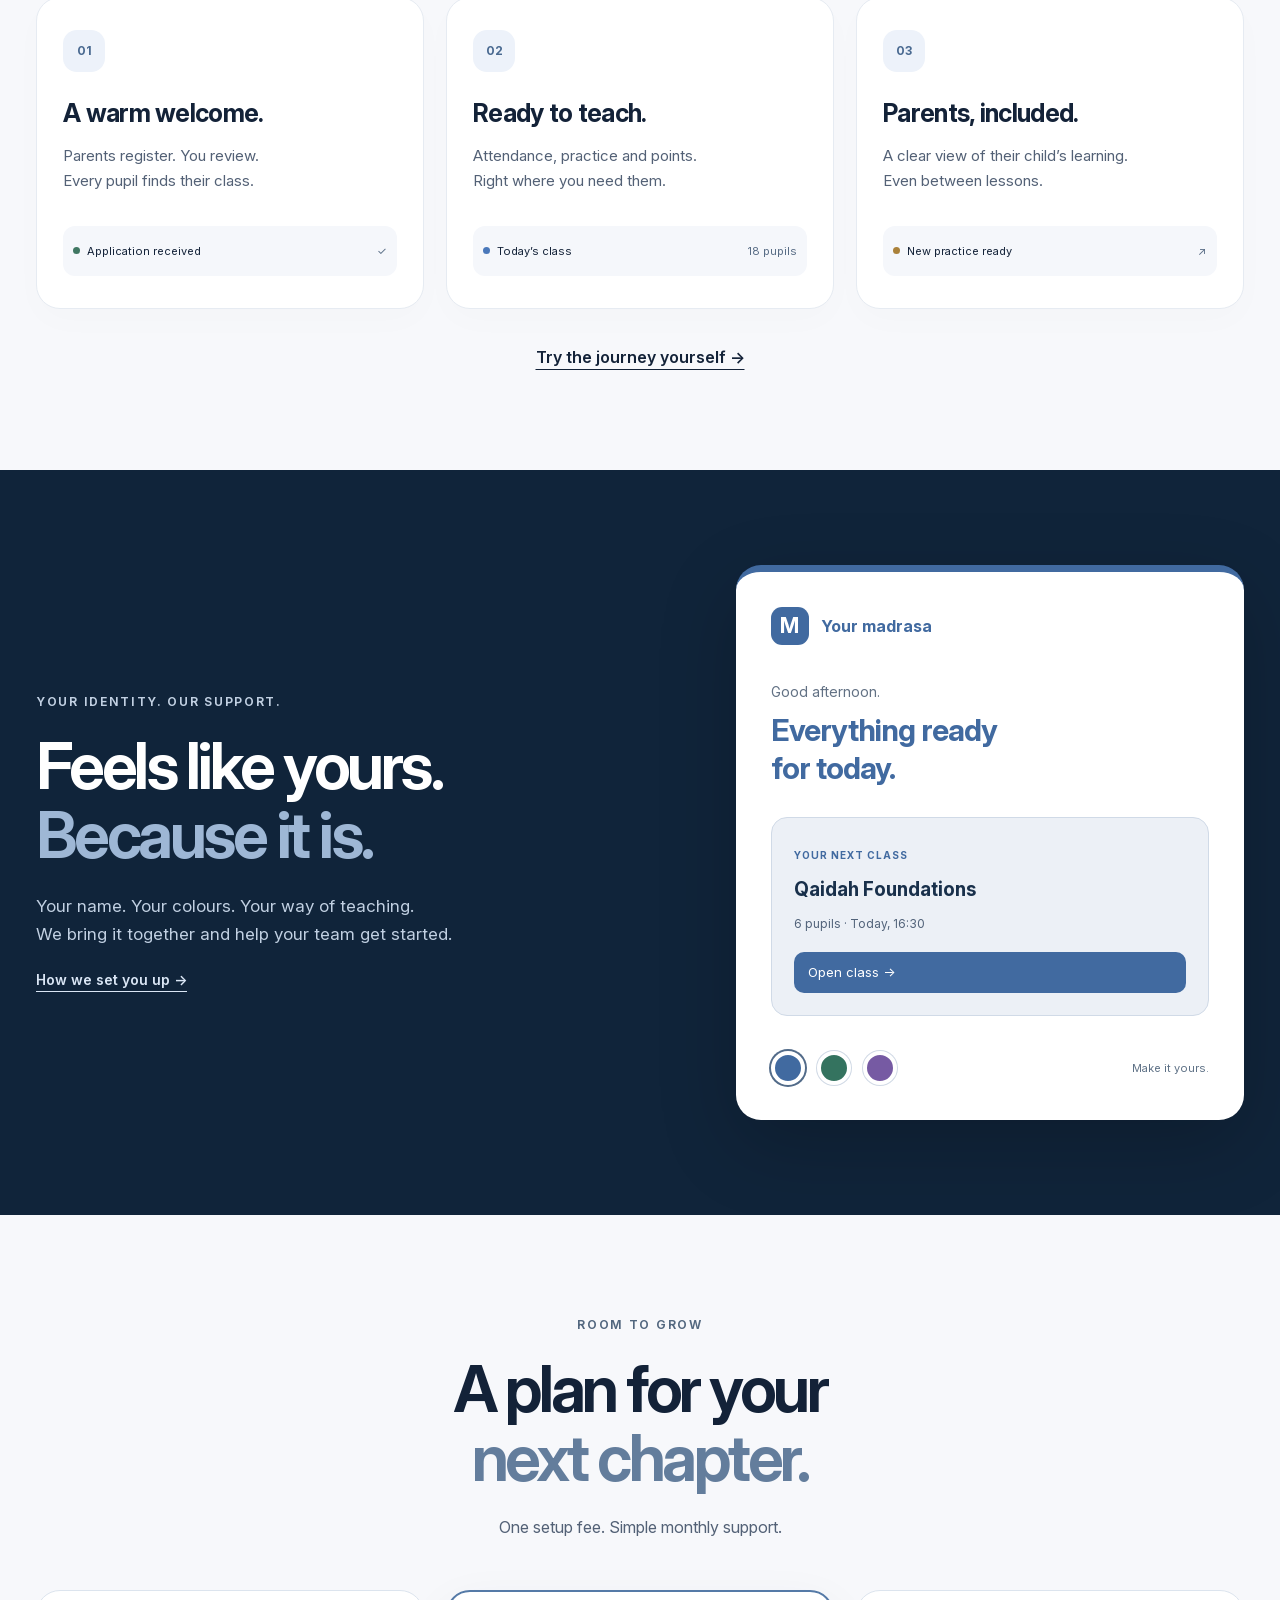
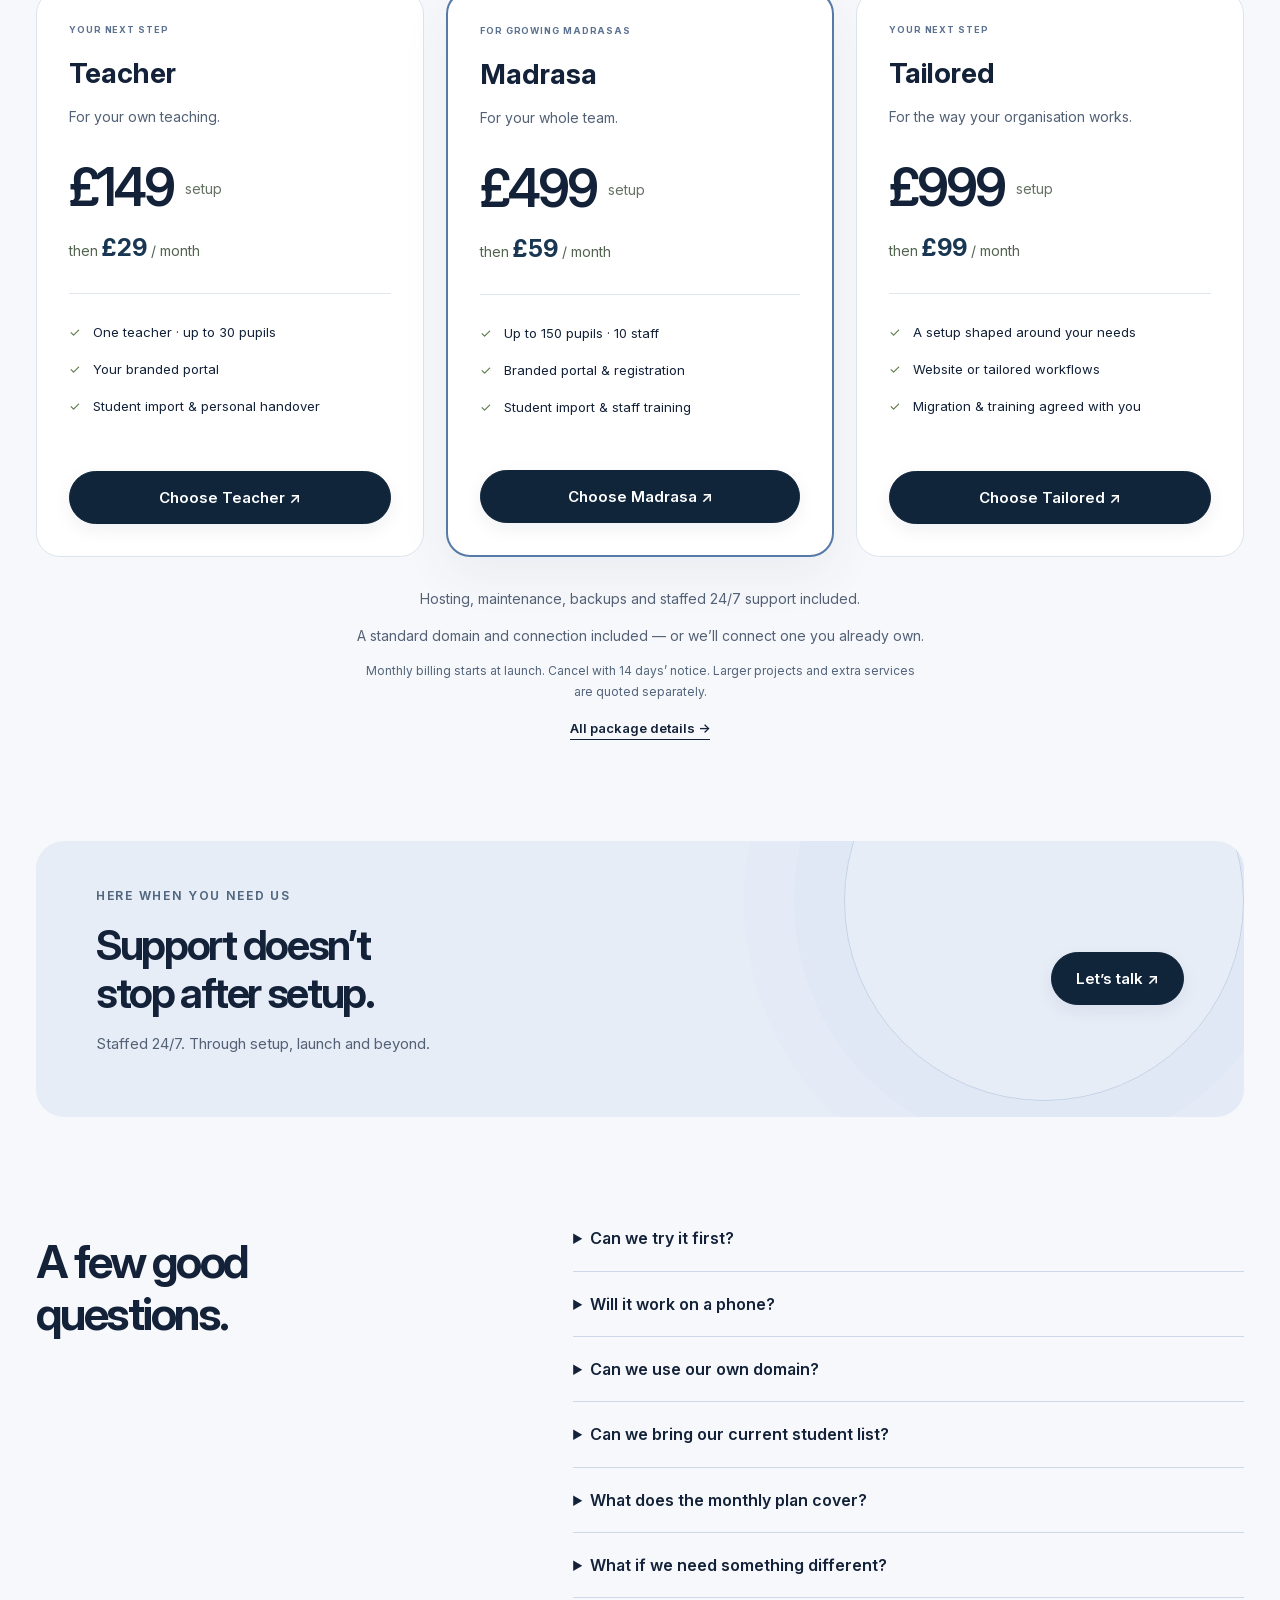
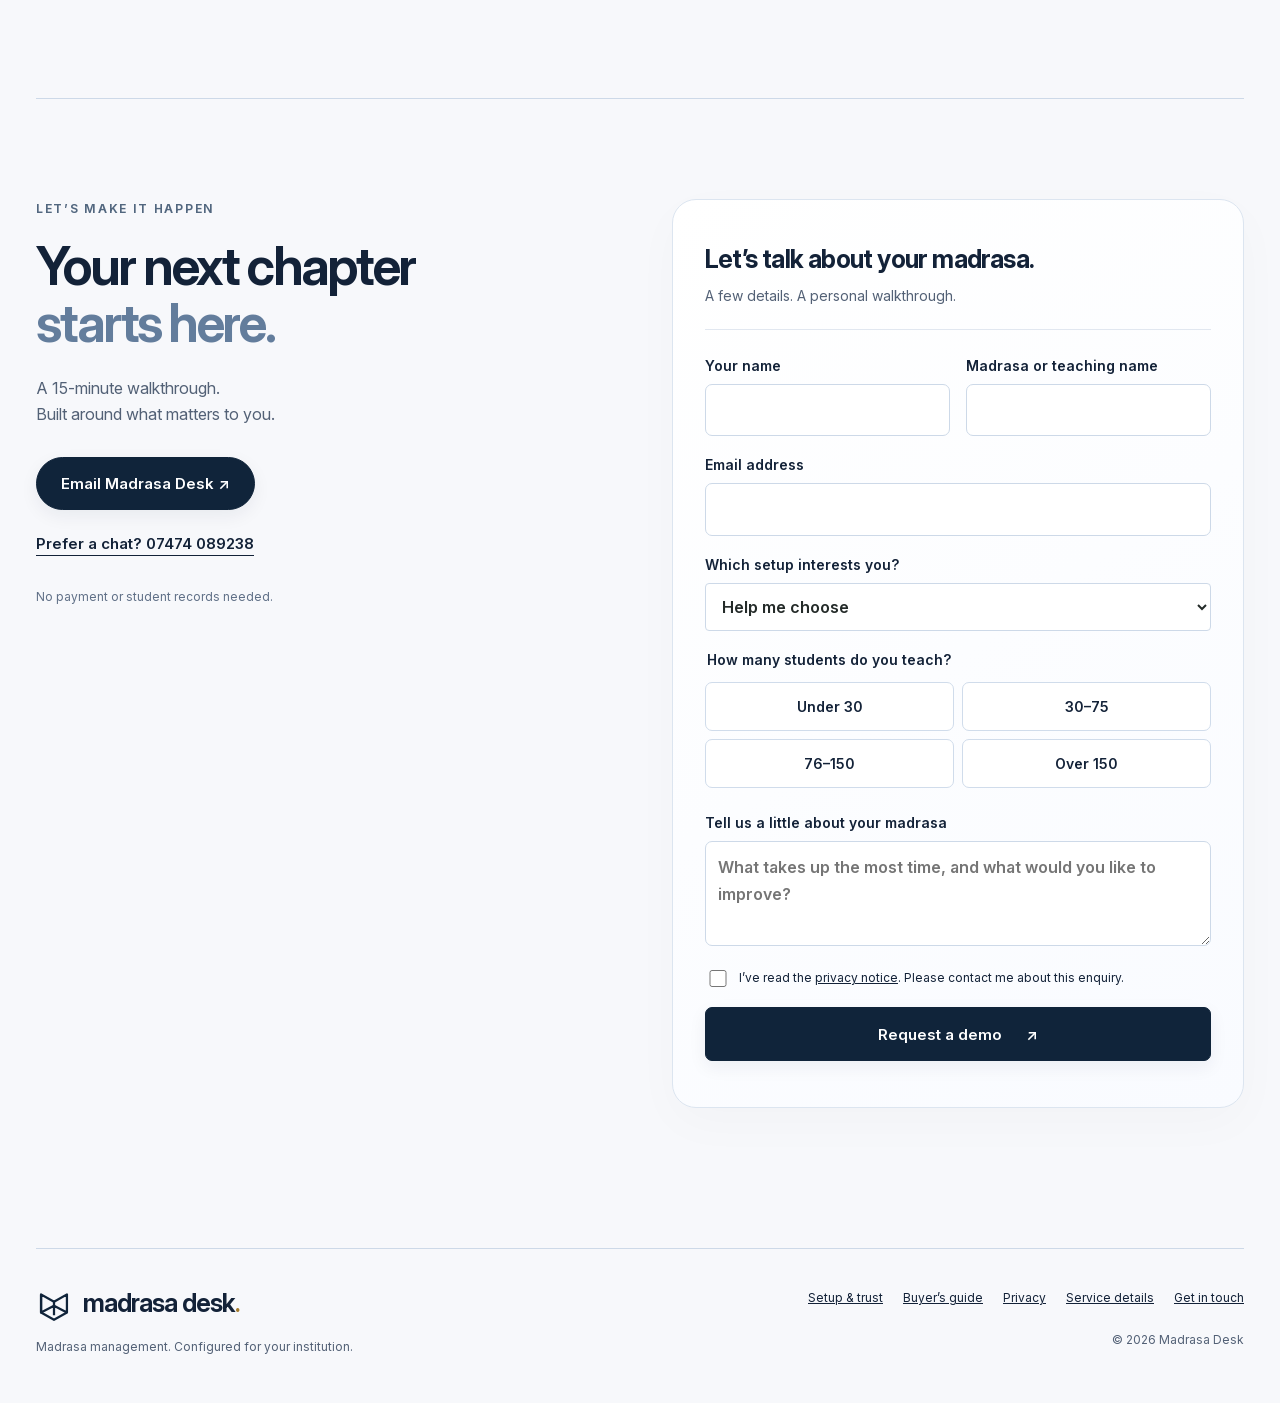
==== commit 92343a85: "Refine mobile header, portal preview and enquiry contact copy" ====
--- a/index.html
+++ b/index.html
@@ -1,7 +1,7 @@
-<!doctype html><html lang="en-GB"><head><meta charset="utf-8"><meta name="viewport" content="width=device-width,initial-scale=1"><title>Madrasa management, set up for you | Madrasa Desk</title><meta name="description" content="A branded management portal for UK madrasas, maktabs and Quran teachers. Configuration, student import, training and ongoing support. From £149 + £29/month."><meta property="og:title" content="Madrasa management, set up for you | Madrasa Desk"><meta property="og:description" content="A branded management portal for UK madrasas, maktabs and Quran teachers. Configuration, student import, training and ongoing support. From £149 + £29/month."><link rel="icon" href="assets/favicon.svg" type="image/svg+xml"><link rel="stylesheet" href="style.css?v=20261006-premium"><script src="app.js?v=20261006-premium" defer></script><link rel="canonical" href="https://madrasadesk.co.uk/"><meta property="og:url" content="https://madrasadesk.co.uk/"><meta property="og:site_name" content="Madrasa Desk"><meta property="og:type" content="website"><meta property="og:image" content="https://madrasadesk.co.uk/assets/share-card.png"><meta property="og:image:width" content="1200"><meta property="og:image:height" content="630"><meta property="og:image:alt" content="Madrasa Desk — Your madrasa. Your own portal. Set up for you."><meta name="twitter:card" content="summary_large_image"><script type="application/ld+json">{"@context": "https://schema.org", "@type": "Organization", "name": "Madrasa Desk", "url": "https://madrasadesk.co.uk/", "logo": "https://madrasadesk.co.uk/assets/mark.svg", "description": "Independent madrasa portal setup and ongoing support."}</script></head><body><a class="skip" href="#main">Skip to content</a><header class="header wrap"><a class="brand" href="./" aria-label="Madrasa Desk home"><img src="assets/mark.svg" alt="" width="36" height="36"><span>madrasa desk<span class="brand-dot">.</span></span></a><nav aria-label="Main navigation"><a href="#how-it-works">How it works</a><a href="#pricing">Pricing</a><a href="#questions">Questions</a></nav><a class="button small" href="#enquire">Let’s talk <span aria-hidden="true">↗</span></a></header><main id="main" class="premium-home"><section class="hero-stage"><div class="hero-copy wrap"><h1>More teaching.<br><span>Less everything else.</span></h1><p>One home for your classes, your team and your parents.<br class="desktop-break"> Set up for you. Made to feel like yours.</p><div class="hero-actions"><a class="button" href="#enquire">Request a personal demo ↗</a><a class="text-link" href="demo.html">Take a look inside →</a></div></div><div class="product-stage wrap" data-depth><div class="product-halo" aria-hidden="true"></div><div class="app-preview"><div class="preview-top"><span class="mini-brand">▤ &nbsp; YOUR MADRASA</span><span class="avatar">AM</span></div><div class="preview-layout"><aside><span class="selected">Overview</span><span>Students</span><span>Classes</span><span>Homework</span><span>Attendance</span></aside><div class="preview-main"><div class="preview-greeting"><span class="eyebrow">MONDAY · TEACHER OVERVIEW</span><h3>Ready for today’s lesson.</h3></div><div class="preview-metrics"><div><strong>18</strong><span>Students</span></div><div><strong>3</strong><span>Classes</span></div><div><strong>2</strong><span>Applications</span></div></div><div class="lesson-card"><span class="tag">TODAY · 16:30</span><h4>Qaidah Foundations</h4><p>Room 1 · 6 students</p><div class="lesson-actions"><span>✓ Attendance</span><span>Homework</span><span>☆ Points</span></div></div><div class="preview-row"><span class="avatar peach">YA</span><div><strong>Yusuf Ahmed</strong><small>Application ready to review</small></div><span class="tag gold">New</span></div></div></div><div class="preview-bottom">Your name. Your classes. Your way of teaching.</div></div><span class="product-caption">A glimpse of your portal · illustrative records</span></div></section>
+<!doctype html><html lang="en-GB"><head><meta charset="utf-8"><meta name="viewport" content="width=device-width,initial-scale=1"><title>Madrasa management, set up for you | Madrasa Desk</title><meta name="description" content="A branded management portal for UK madrasas, maktabs and Quran teachers. Configuration, student import, training and ongoing support. From £149 + £29/month."><meta property="og:title" content="Madrasa management, set up for you | Madrasa Desk"><meta property="og:description" content="A branded management portal for UK madrasas, maktabs and Quran teachers. Configuration, student import, training and ongoing support. From £149 + £29/month."><link rel="icon" href="assets/favicon.svg" type="image/svg+xml"><link rel="stylesheet" href="style.css?v=20261006-polish2"><script src="app.js?v=20261006-polish2" defer></script><link rel="canonical" href="https://madrasadesk.co.uk/"><meta property="og:url" content="https://madrasadesk.co.uk/"><meta property="og:site_name" content="Madrasa Desk"><meta property="og:type" content="website"><meta property="og:image" content="https://madrasadesk.co.uk/assets/share-card.png"><meta property="og:image:width" content="1200"><meta property="og:image:height" content="630"><meta property="og:image:alt" content="Madrasa Desk — Your madrasa. Your own portal. Set up for you."><meta name="twitter:card" content="summary_large_image"><script type="application/ld+json">{"@context": "https://schema.org", "@type": "Organization", "name": "Madrasa Desk", "url": "https://madrasadesk.co.uk/", "logo": "https://madrasadesk.co.uk/assets/mark.svg", "description": "Independent madrasa portal setup and ongoing support."}</script></head><body><a class="skip" href="#main">Skip to content</a><header class="header wrap"><a class="brand" href="./" aria-label="Madrasa Desk home"><img src="assets/mark.svg" alt="" width="36" height="36"><span>madrasa desk<span class="brand-dot">.</span></span></a><nav aria-label="Main navigation"><a href="#how-it-works">How it works</a><a href="#pricing">Pricing</a><a href="#questions">Questions</a></nav><a class="button small" href="#enquire">Let’s talk <span aria-hidden="true">↗</span></a></header><main id="main" class="premium-home"><section class="hero-stage"><div class="hero-copy wrap"><h1>More teaching.<br><span>Less everything else.</span></h1><p>Student records, homework and attendance, together.<br class="desktop-break"> With a clear view for teachers and families.<br class="desktop-break"> Set up for you. Made to feel like yours.</p><div class="hero-actions"><a class="button" href="#enquire">Request a personal demo ↗</a><a class="text-link" href="demo.html">Take a look inside →</a></div></div><div class="product-stage wrap" data-depth><div class="product-halo" aria-hidden="true"></div><div class="app-preview"><div class="preview-top"><span class="mini-brand">▤ &nbsp; YOUR MADRASA</span><span class="avatar">AM</span></div><div class="preview-layout"><aside><span class="selected">Overview</span><span>Students</span><span>Classes</span><span>Homework</span><span>Attendance</span></aside><div class="preview-main"><div class="preview-greeting"><span class="eyebrow">MONDAY · TEACHER OVERVIEW</span><h3>Ready for today’s lesson.</h3></div><div class="preview-metrics"><div><strong>18</strong><span>Students</span></div><div><strong>3</strong><span>Classes</span></div><div><strong>2</strong><span>Applications</span></div></div><div class="lesson-card"><span class="tag">TODAY · 16:30</span><h4>Qaidah Foundations</h4><p>Room 1 · 6 students</p><div class="lesson-actions"><span>✓ Attendance</span><span>Homework</span><span>☆ Points</span></div></div><div class="preview-row"><span class="avatar peach">YA</span><div><strong>Yusuf Ahmed</strong><small>Application ready to review</small></div><span class="tag gold">New</span></div></div></div><div class="preview-bottom">Your name. Your classes. Your way of teaching.</div></div><span class="product-caption">A glimpse of what’s possible.</span></div></section>
 <section class="journey-section wrap" id="how-it-works"><div class="section-title" data-reveal><span class="eyebrow">ONE SIMPLE ROUTINE</span><h2>From the first hello.<br><span>To the next lesson.</span></h2></div><div class="journey-grid"><article data-reveal><span class="journey-icon">01</span><h3>A warm welcome.</h3><p>Parents register. You review.<br>Every pupil finds their class.</p><div class="mini-event"><span class="event-dot"></span>Application received <span>✓</span></div></article><article data-reveal><span class="journey-icon">02</span><h3>Ready to teach.</h3><p>Attendance, practice and points.<br>Right where you need them.</p><div class="mini-event"><span class="event-dot blue"></span>Today’s class <span>18 pupils</span></div></article><article data-reveal><span class="journey-icon">03</span><h3>Parents, included.</h3><p>A clear view of their child’s learning.<br>Even between lessons.</p><div class="mini-event"><span class="event-dot gold-dot"></span>New practice ready <span>↗</span></div></article></div><a class="text-link" href="demo.html">Try the journey yourself →</a></section>
-<section class="spotlight"><div class="wrap spotlight-inner"><div data-reveal><span class="eyebrow">YOUR IDENTITY. OUR SUPPORT.</span><h2>Feels like yours.<br><span>Because it is.</span></h2><p>Your name. Your colours. Your way of teaching.<br>We bring it together and help your team get started.</p><a class="text-link" href="trust.html">How we set you up →</a></div><div class="identity-card" data-reveal><div class="identity-top"><span class="identity-mark">◇</span><strong id="identity-name">Your madrasa</strong></div><p>Good afternoon.</p><h3>Everything ready<br>for today.</h3><div class="identity-line"></div><div class="identity-line short"></div><div class="colour-picker" aria-label="Preview portal colour"><button class="swatch active" data-colour="blue" aria-label="Blue portal" aria-pressed="true"></button><button class="swatch" data-colour="green" aria-label="Green portal" aria-pressed="false"></button><button class="swatch" data-colour="purple" aria-label="Purple portal" aria-pressed="false"></button><span>Make it yours.</span></div></div></div></section>
-<section class="section wrap pricing-clean" id="pricing"><div class="section-title" data-reveal><span class="eyebrow">ROOM TO GROW</span><h2>A plan for your<br><span>next chapter.</span></h2><p>One setup fee. Simple monthly support.</p></div><div class="plan-grid"><article class="price-card plan-card " data-reveal><span class="plan-label">YOUR NEXT STEP</span><h3>Teacher</h3><p>For your own teaching.</p><div class="price"><strong>£149</strong><span>setup</span></div><p class="monthly">then <strong>£29</strong> / month</p><ul class="checklist"><li>One teacher · up to 30 pupils</li><li>Your branded portal</li><li>Student import & personal handover</li></ul><a class="button" href="#enquire" data-plan="Teacher">Choose Teacher ↗</a></article><article class="price-card plan-card recommended" data-reveal><span class="plan-label">FOR GROWING MADRASAS</span><h3>Madrasa</h3><p>For your whole team.</p><div class="price"><strong>£499</strong><span>setup</span></div><p class="monthly">then <strong>£59</strong> / month</p><ul class="checklist"><li>Up to 150 pupils · 10 staff</li><li>Branded portal & registration</li><li>Student import & staff training</li></ul><a class="button" href="#enquire" data-plan="Madrasa">Choose Madrasa ↗</a></article><article class="price-card plan-card " data-reveal><span class="plan-label">YOUR NEXT STEP</span><h3>Tailored</h3><p>For something more individual.</p><div class="price"><strong>£999</strong><span>setup</span></div><p class="monthly">then <strong>£99</strong> / month</p><ul class="checklist"><li>A setup shaped around your needs</li><li>Website or tailored workflows</li><li>Migration & training agreed with you</li></ul><a class="button" href="#enquire" data-plan="Tailored">Choose Tailored ↗</a></article></div><div class="pricing-footnote"><p>Hosting, maintenance, backups and staffed 24/7 support included.</p><p class="micro">Monthly billing starts at launch. Cancel with 14 days’ notice. Larger projects and extra services are quoted separately.</p><a class="text-link" href="service.html">All package details →</a></div></section>
-<section class="support-banner wrap" data-reveal><span class="support-orbit" aria-hidden="true"></span><div><span class="eyebrow">HERE WHEN YOU NEED US</span><h2>Support doesn’t<br>stop after setup.</h2><p>Staffed 24/7. From your first lesson onwards.</p></div><a class="button" href="#enquire">Let’s talk ↗</a></section>
-<section class="section wrap faq-section" id="questions"><div><h2>A few good<br>questions.</h2></div><div class="faqs"><details><summary>Can we try it first?</summary><p>Yes. Explore the interactive demo, then book a personal walkthrough around your priorities.</p></details><details><summary>Will it work on a phone?</summary><p>Yes. The portal works in a browser on phones and computers. No app download needed.</p></details><details><summary>Can we bring our current student list?</summary><p>Yes. Standard setup includes one clean spreadsheet import. We agree the fields and help you prepare it.</p></details><details><summary>What does the monthly plan cover?</summary><p>Hosting, backups, routine maintenance and staffed 24/7 support. Your agreement sets the support and recovery arrangements.</p></details><details><summary>What if we need something different?</summary><p>We agree the scope before you commit. Larger projects, payment collection and extra integrations are quoted separately. <a href="service.html">See the details.</a></p></details></div></section>
-<section class="section wrap contact-section" id="enquire"><div data-reveal><span class="eyebrow">LET’S MAKE IT HAPPEN</span><h2>Your next chapter<br><span>starts here.</span></h2><p>A 15-minute walkthrough.<br>Built around what matters to you.</p><a class="contact-email" href="mailto:hello@madrasadesk.co.uk">hello@madrasadesk.co.uk ↗</a><p class="micro">No payment or student records needed.</p></div><form id="enquiry-form" class="contact-form"><div class="form-heading"><span class="eyebrow">YOUR NEXT STEP</span><h3>Let’s talk about your madrasa.</h3><p>A few details. A personal walkthrough.</p></div><div class="field-pair"><label>Your name<input name="name" autocomplete="name" maxlength="100" required></label><label>Madrasa or teaching name<input name="organisation" autocomplete="organization" maxlength="160" required></label></div><label>Email address<input name="email" type="email" autocomplete="email" maxlength="200" required></label><label>Which setup interests you?<select name="package"><option value="Not sure yet">Help me choose</option><option value="Teacher">Teacher</option><option>Madrasa</option><option>Tailored</option></select></label><fieldset class="size-options"><legend>How many students do you teach?</legend><div><label><input type="radio" name="size" value="Under 30" required><span>Under 30</span></label><label><input type="radio" name="size" value="30–75" required><span>30–75</span></label><label><input type="radio" name="size" value="76–150" required><span>76–150</span></label><label><input type="radio" name="size" value="Over 150" required><span>Over 150</span></label></div></fieldset><label>Tell us a little about your madrasa<textarea name="message" rows="3" maxlength="1900" placeholder="What takes up the most time, and what would you like to improve?" required></textarea></label><label class="trap" aria-hidden="true">Leave this empty<input name="website" tabindex="-1" autocomplete="off"></label><label class="consent"><input type="checkbox" name="privacy" required><span>I’ve read the <a href="privacy.html">privacy notice</a>. Please contact me about this enquiry.</span></label><button class="button" type="submit">Request a demo <span aria-hidden="true">↗</span></button><p id="form-status" role="status" tabindex="-1"></p><noscript><p>Enable JavaScript to send this form, or <a href="mailto:hello@madrasadesk.co.uk?subject=Madrasa%20Desk%20demo%20enquiry">email Madrasa Desk about a demo</a>.</p></noscript></form></section></main><footer class="wrap footer"><div><a class="brand" href="./" aria-label="Madrasa Desk home"><img src="assets/mark.svg" alt="" width="36" height="36"><span>madrasa desk<span class="brand-dot">.</span></span></a><p>Madrasa management. Configured for your institution.</p></div><div><a href="trust.html">Setup &amp; trust</a><a href="choosing-a-madrasa-system.html">Buyer’s guide</a><a href="privacy.html">Privacy</a><a href="service.html">Service details</a><a href="#enquire">Get in touch</a><p>© 2026 Madrasa Desk</p></div></footer></body></html>+<section class="spotlight"><div class="wrap spotlight-inner"><div data-reveal><span class="eyebrow">YOUR IDENTITY. OUR SUPPORT.</span><h2>Feels like yours.<br><span>Because it is.</span></h2><p>Your name. Your colours. Your way of teaching.<br>We bring it together and help your team get started.</p><a class="text-link" href="trust.html">How we set you up →</a></div><div class="identity-card" data-reveal><div class="identity-top"><span class="identity-mark" aria-hidden="true">M</span><strong id="identity-name">Your madrasa</strong></div><p>Good afternoon.</p><h3>Everything ready<br>for today.</h3><div class="identity-lesson"><span>YOUR NEXT CLASS</span><strong>Qaidah Foundations</strong><small>6 pupils · Today, 16:30</small><div class="identity-action">Open class →</div></div><div class="colour-picker" aria-label="Preview portal colour"><button class="swatch active" data-colour="blue" aria-label="Blue portal" aria-pressed="true"></button><button class="swatch" data-colour="green" aria-label="Green portal" aria-pressed="false"></button><button class="swatch" data-colour="purple" aria-label="Purple portal" aria-pressed="false"></button><span>Make it yours.</span></div></div></div></section>
+<section class="section wrap pricing-clean" id="pricing"><div class="section-title" data-reveal><span class="eyebrow">ROOM TO GROW</span><h2>A plan for your<br><span>next chapter.</span></h2><p>One setup fee. Simple monthly support.</p></div><div class="plan-grid"><article class="price-card plan-card " data-reveal><span class="plan-label">YOUR NEXT STEP</span><h3>Teacher</h3><p>For your own teaching.</p><div class="price"><strong>£149</strong><span>setup</span></div><p class="monthly">then <strong>£29</strong> / month</p><ul class="checklist"><li>One teacher · up to 30 pupils</li><li>Your branded portal</li><li>Student import & personal handover</li></ul><a class="button" href="#enquire" data-plan="Teacher">Choose Teacher ↗</a></article><article class="price-card plan-card recommended" data-reveal><span class="plan-label">FOR GROWING MADRASAS</span><h3>Madrasa</h3><p>For your whole team.</p><div class="price"><strong>£499</strong><span>setup</span></div><p class="monthly">then <strong>£59</strong> / month</p><ul class="checklist"><li>Up to 150 pupils · 10 staff</li><li>Branded portal & registration</li><li>Student import & staff training</li></ul><a class="button" href="#enquire" data-plan="Madrasa">Choose Madrasa ↗</a></article><article class="price-card plan-card " data-reveal><span class="plan-label">YOUR NEXT STEP</span><h3>Tailored</h3><p>For the way your organisation works.</p><div class="price"><strong>£999</strong><span>setup</span></div><p class="monthly">then <strong>£99</strong> / month</p><ul class="checklist"><li>A setup shaped around your needs</li><li>Website or tailored workflows</li><li>Migration & training agreed with you</li></ul><a class="button" href="#enquire" data-plan="Tailored">Choose Tailored ↗</a></article></div><div class="pricing-footnote"><p>Hosting, maintenance, backups and staffed 24/7 support included.</p><p>A standard domain and connection included — or we’ll connect one you already own.</p><p class="micro">Monthly billing starts at launch. Cancel with 14 days’ notice. Larger projects and extra services are quoted separately.</p><a class="text-link" href="service.html">All package details →</a></div></section>
+<section class="support-banner wrap" data-reveal><span class="support-orbit" aria-hidden="true"></span><div><span class="eyebrow">HERE WHEN YOU NEED US</span><h2>Support doesn’t<br>stop after setup.</h2><p>Staffed 24/7. Through setup, launch and beyond.</p></div><a class="button" href="#enquire">Let’s talk ↗</a></section>
+<section class="section wrap faq-section" id="questions"><div><h2>A few good<br>questions.</h2></div><div class="faqs"><details><summary>Can we try it first?</summary><p>Yes. Explore the interactive demo, then book a personal walkthrough around your priorities.</p></details><details><summary>Will it work on a phone?</summary><p>Yes. The portal works in a browser on phones and computers. No app download needed.</p></details><details><summary>Can we use our own domain?</summary><p>Yes. We can connect your existing domain or a subdomain, such as portal.yourname.co.uk, while keeping your current website. If you need a new domain, a standard domain is included while your plan is active. Premium domains are quoted separately and agreed before purchase.</p></details><details><summary>Can we bring our current student list?</summary><p>Yes. Standard setup includes one clean spreadsheet import. We agree the fields and help you prepare it.</p></details><details><summary>What does the monthly plan cover?</summary><p>Hosting, backups, routine maintenance and staffed 24/7 support. Your agreement sets the support and recovery arrangements.</p></details><details><summary>What if we need something different?</summary><p>We agree the scope before you commit. Larger projects, payment collection and extra integrations are quoted separately. <a href="service.html">See the details.</a></p></details></div></section>
+<section class="section wrap contact-section" id="enquire"><div data-reveal><span class="eyebrow">LET’S MAKE IT HAPPEN</span><h2>Your next chapter<br><span>starts here.</span></h2><p>A 15-minute walkthrough.<br>Built around what matters to you.</p><div class="contact-actions"><a class="button" href="mailto:hello@madrasadesk.co.uk">Email Madrasa Desk ↗</a><a class="text-link" href="tel:+447474089238">Prefer a chat? 07474 089238</a></div><p class="micro">No payment or student records needed.</p></div><form id="enquiry-form" class="contact-form"><div class="form-heading"><span class="eyebrow">YOUR NEXT STEP</span><h3>Let’s talk about your madrasa.</h3><p>A few details. A personal walkthrough.</p></div><div class="field-pair"><label>Your name<input name="name" autocomplete="name" maxlength="100" required></label><label>Madrasa or teaching name<input name="organisation" autocomplete="organization" maxlength="160" required></label></div><label>Email address<input name="email" type="email" autocomplete="email" maxlength="200" required></label><label>Which setup interests you?<select name="package"><option value="Not sure yet">Help me choose</option><option value="Teacher">Teacher</option><option>Madrasa</option><option>Tailored</option></select></label><fieldset class="size-options"><legend>How many students do you teach?</legend><div><label><input type="radio" name="size" value="Under 30" required><span>Under 30</span></label><label><input type="radio" name="size" value="30–75" required><span>30–75</span></label><label><input type="radio" name="size" value="76–150" required><span>76–150</span></label><label><input type="radio" name="size" value="Over 150" required><span>Over 150</span></label></div></fieldset><label>Tell us a little about your madrasa<textarea name="message" rows="3" maxlength="1900" placeholder="What takes up the most time, and what would you like to improve?" required></textarea></label><label class="trap" aria-hidden="true">Leave this empty<input name="website" tabindex="-1" autocomplete="off"></label><label class="consent"><input type="checkbox" name="privacy" required><span>I’ve read the <a href="privacy.html">privacy notice</a>. Please contact me about this enquiry.</span></label><button class="button" type="submit">Request a demo <span aria-hidden="true">↗</span></button><p id="form-status" role="status" tabindex="-1"></p><noscript><p>Enable JavaScript to send this form, or <a href="mailto:hello@madrasadesk.co.uk?subject=Madrasa%20Desk%20demo%20enquiry">email Madrasa Desk about a demo</a>.</p></noscript></form></section></main><footer class="wrap footer"><div><a class="brand" href="./" aria-label="Madrasa Desk home"><img src="assets/mark.svg" alt="" width="36" height="36"><span>madrasa desk<span class="brand-dot">.</span></span></a><p>Madrasa management. Configured for your institution.</p></div><div><a href="trust.html">Setup &amp; trust</a><a href="choosing-a-madrasa-system.html">Buyer’s guide</a><a href="privacy.html">Privacy</a><a href="service.html">Service details</a><a href="#enquire">Get in touch</a><p>© 2026 Madrasa Desk</p></div></footer></body></html>
--- a/style.css
+++ b/style.css
@@ -33,3 +33,12 @@
 @media(prefers-reduced-motion:reduce){.motion-in{animation:none}[data-reveal].reveal-ready{opacity:1;transform:none}.product-stage .app-preview{transform:none!important}.demo-progress-track i{transition:none}}
 html{scroll-padding-top:110px}.demo-enrol-layout{display:grid;grid-template-columns:.8fr 1fr;gap:28px;align-items:stretch}.demo-enrol-layout>.demo-card{margin-top:0}.demo-summary{background:linear-gradient(145deg,#10243a,#274b72);border-radius:16px;padding:30px;color:white;display:flex;flex-direction:column;justify-content:center}.demo-summary .eyebrow{color:#b7cce4;font-size:9px}.demo-summary h3{font-size:30px;line-height:1.2;letter-spacing:-1px;margin:20px 0}.demo-summary p{font-size:14px;line-height:1.7;color:#c8d8eb}.demo-path{display:flex;flex-direction:column;gap:16px;margin-top:28px;color:#9db5d0;font-size:12px}.demo-path span{padding-left:14px;border-left:2px solid #5e7a9b}.demo-path .done{color:#fff;border-left-color:#adcce9}.demo-card .demo-person p{line-height:1.5}.demo-page .demo-tabs{position:relative}.demo-page .demo-tabs button{transition:background .25s,color .25s,box-shadow .25s}.demo-status{transition:opacity .3s}.demo-page h1 em{font-family:Inter,Arial,sans-serif;font-style:normal;font-weight:650;color:#5d7fa8}.demo-summary,.demo-card{min-width:0}@media(max-width:760px){.demo-enrol-layout{grid-template-columns:1fr;gap:16px}.demo-summary{padding:22px}.demo-summary h3{font-size:23px;margin:10px 0}.demo-summary h3 br{display:none}.demo-summary p{display:none}.demo-path{flex-direction:row;gap:12px;flex-wrap:wrap;margin-top:12px;font-size:10px}.demo-path span{padding-left:7px}.hero-stage{padding-top:32px}.demo-page .demo-tabs{scroll-margin-top:100px}}
 .demo-row button:disabled{opacity:1;background:#e5f0eb;border-color:#cfdfd5;color:#315d48;cursor:default}
+
+/* Continuous full-width glass navigation and a tangible colour preview. */
+.header.wrap{width:100%;max-width:none;padding:16px max(24px,calc((100vw - 1240px)/2));background:rgba(244,246,250,.94);-webkit-backdrop-filter:blur(22px);backdrop-filter:blur(22px);border-bottom:1px solid #dce3eb;box-shadow:0 2px 18px #10243a05}
+.identity-card{border-top:7px solid var(--accent);transition:border-color .45s,box-shadow .45s;box-shadow:0 25px 80px #0003}
+.identity-mark{display:grid;place-items:center;background:var(--accent);color:white;width:38px;height:38px;border-radius:11px;font-size:21px;font-weight:700;transition:background .45s}
+.identity-lesson{padding:22px;background:color-mix(in srgb,var(--accent) 10%,white);border:1px solid color-mix(in srgb,var(--accent) 25%,white);border-radius:16px;transition:background .45s,border-color .45s}
+.identity-lesson>span{font-size:10px;letter-spacing:.1em;color:var(--accent);font-weight:700}.identity-lesson strong,.identity-lesson small{display:block}.identity-lesson strong{font-size:19px;margin:8px 0}.identity-lesson small{color:#52637a;font-size:12px}.identity-action{background:var(--accent);color:white;padding:10px 14px;border-radius:10px;margin-top:18px;font-size:13px;transition:background .45s}.swatch{min-width:34px;width:34px;height:34px}.colour-picker{gap:12px}.pricing-footnote p.micro{font-size:11px;line-height:1.7;max-width:560px;margin:12px auto;color:#52647b}.contact-actions{display:flex;flex-direction:column;align-items:flex-start;gap:22px;margin:30px 0}.contact-actions .text-link{font-size:15px}.contact-form{background:linear-gradient(145deg,#fff,#f9fbff);border:1px solid #dce5f0;padding:32px}.contact-form input,.contact-form textarea,.contact-form select{transition:border-color .25s,box-shadow .25s,background .25s}.contact-form input:focus,.contact-form textarea:focus,.contact-form select:focus{border-color:#426b9b;box-shadow:0 0 0 4px #426b9b15;outline:none;background:white}.form-success{animation:receipt-in .65s cubic-bezier(.2,.7,.2,1)}@keyframes receipt-in{from{opacity:0;transform:translateY(16px)}to{opacity:1;transform:none}}.journey-grid article:hover{box-shadow:0 16px 45px #173d6110}.identity-card h3{transition:color .45s;color:var(--accent)}
+@media(max-width:760px){.header.wrap{padding:12px 20px;gap:12px}.header .brand{font-size:21px;gap:8px}.header .brand img{width:28px;height:28px}.header .button.small{font-size:12px;padding:10px 14px;white-space:nowrap}.contact-form{padding:24px}.hero-stage .hero-copy>p{max-width:34ch}.identity-lesson{padding:18px}}
+@media(prefers-reduced-motion:reduce){.form-success{animation:none}.identity-card,.identity-mark,.identity-lesson,.identity-action,.identity-card h3{transition:none}}
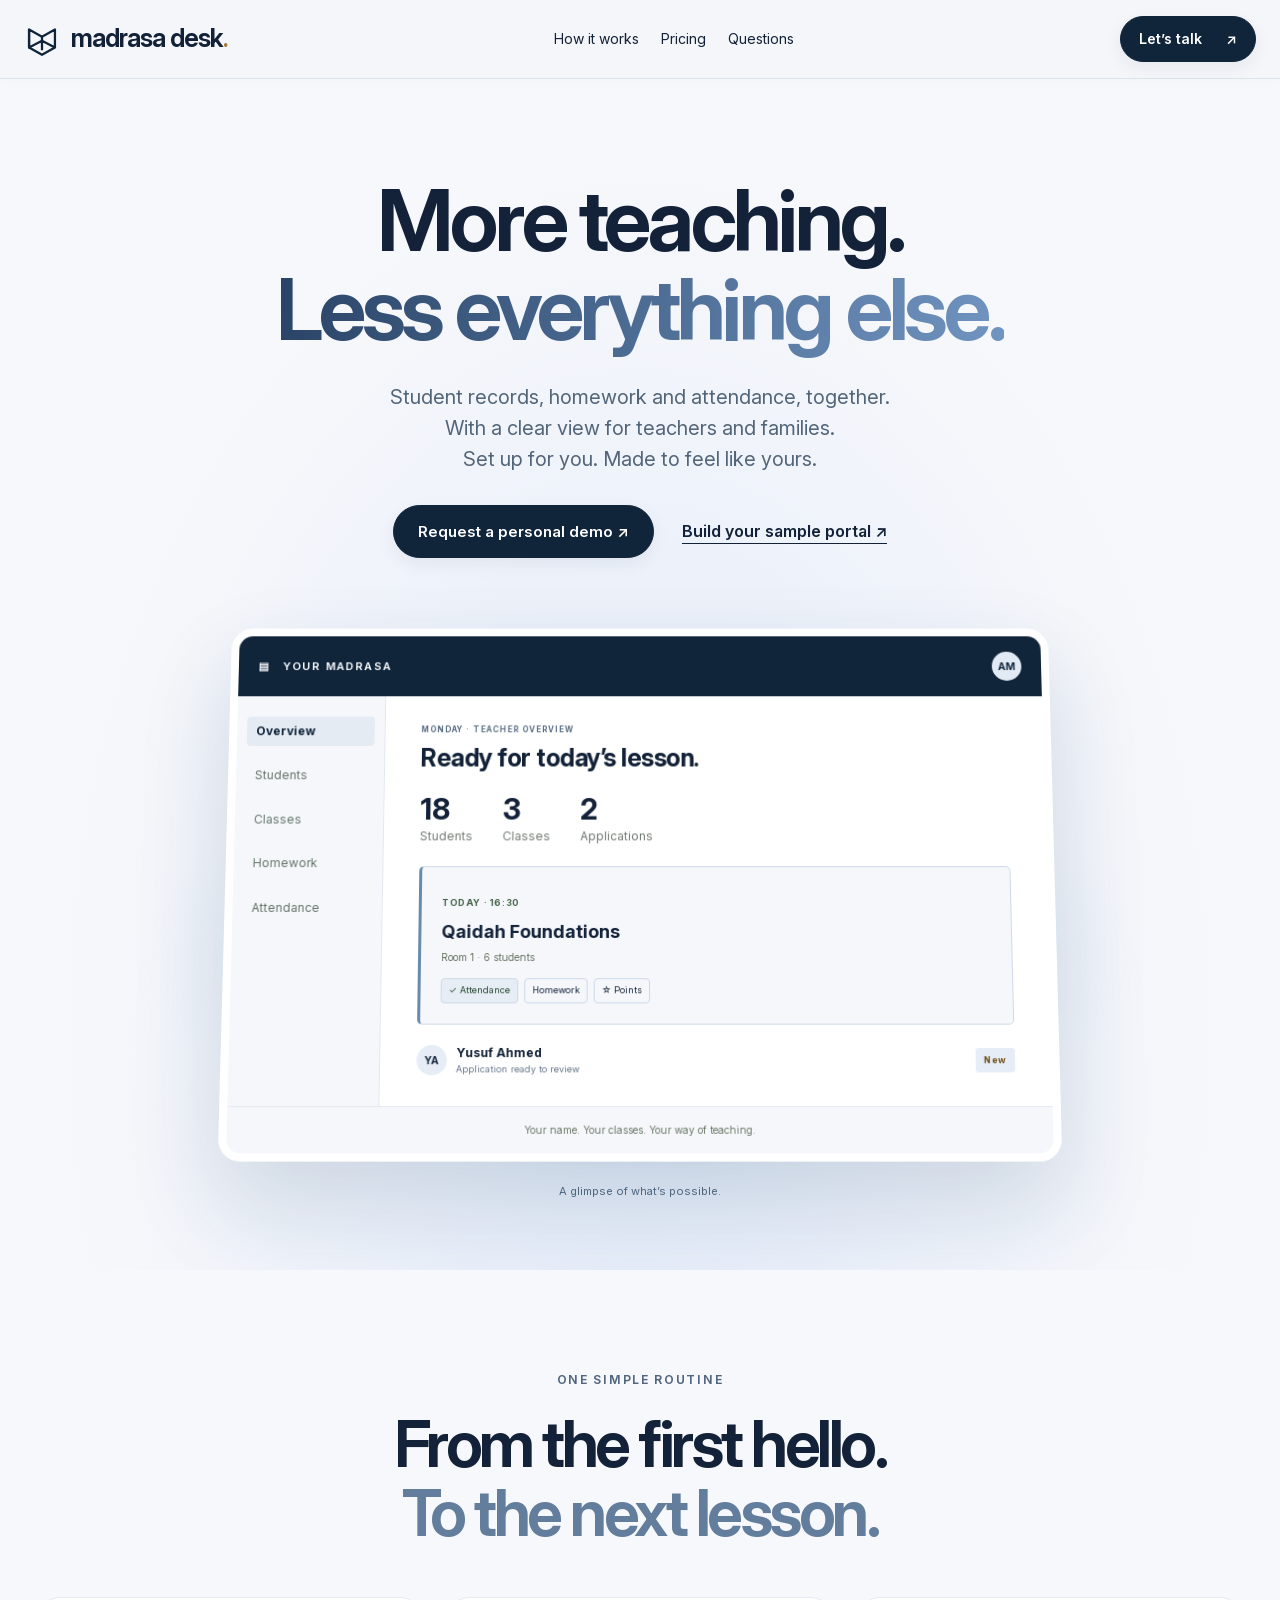
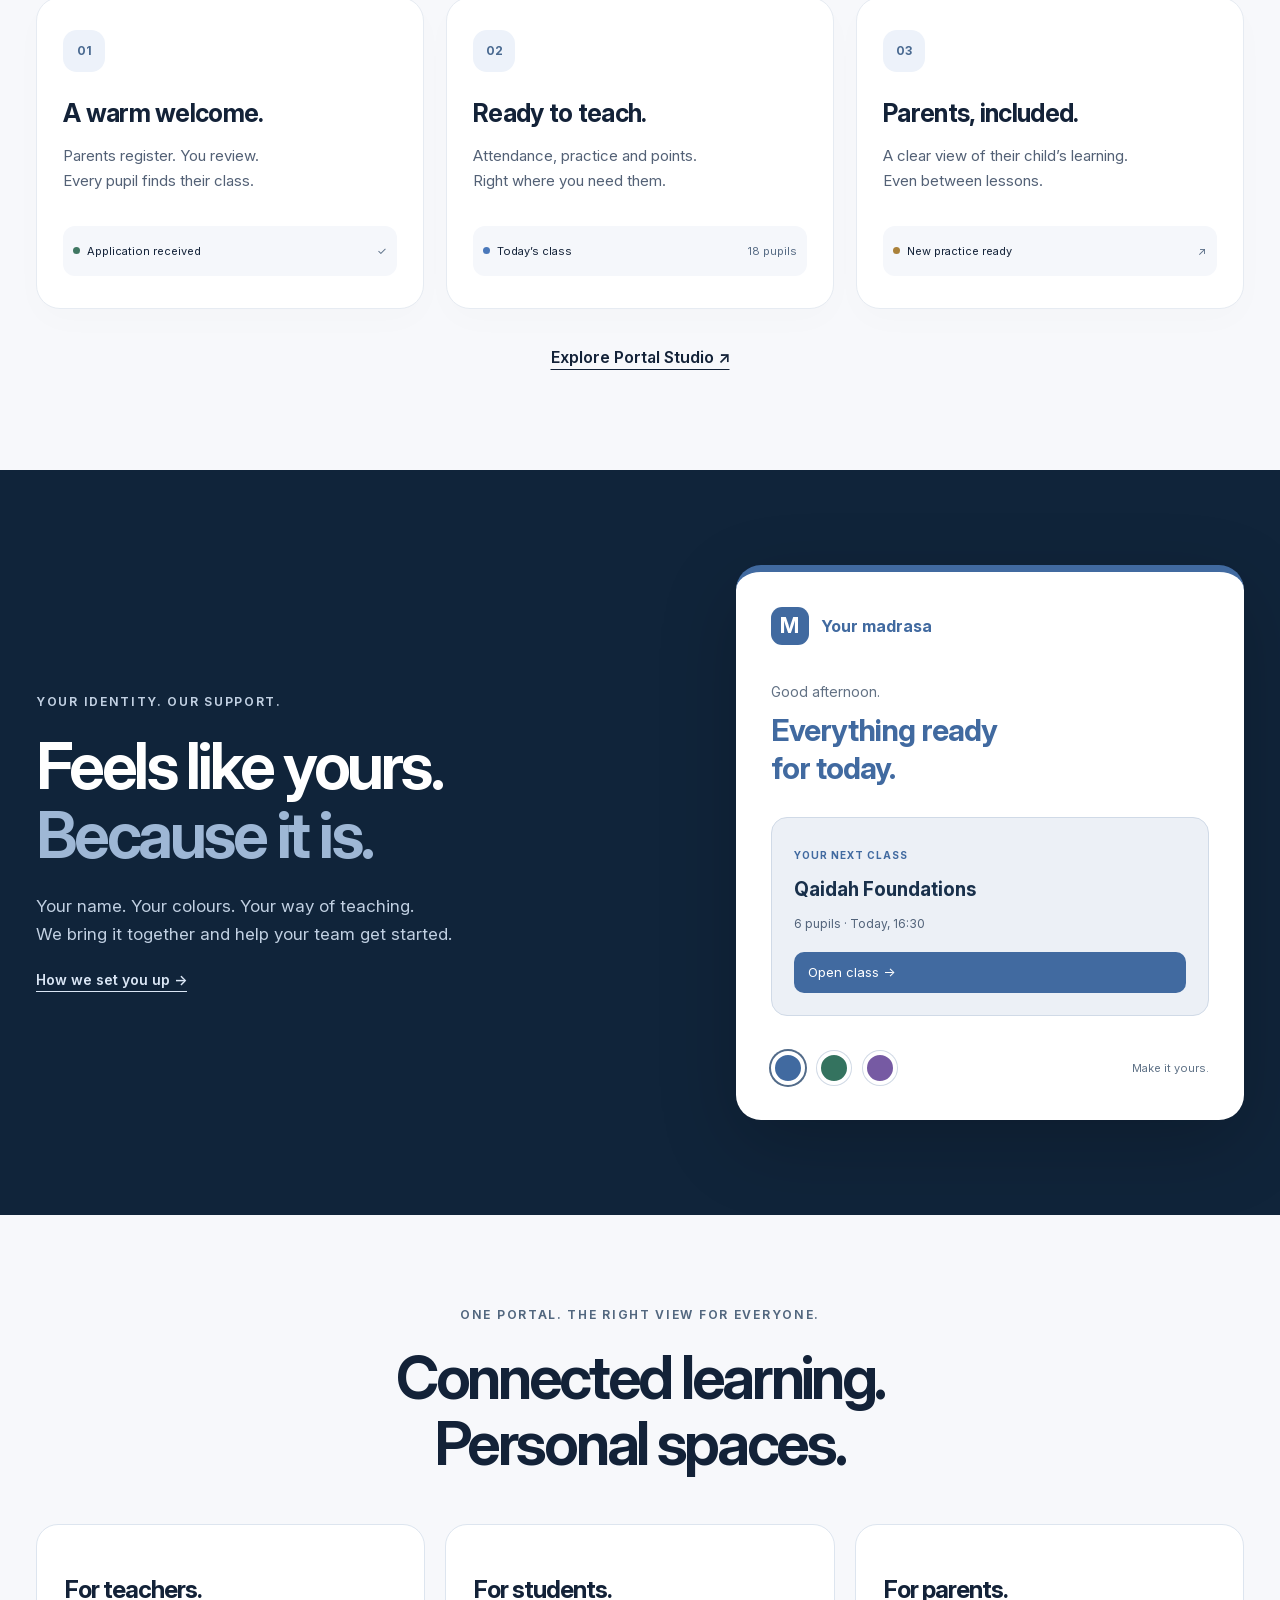
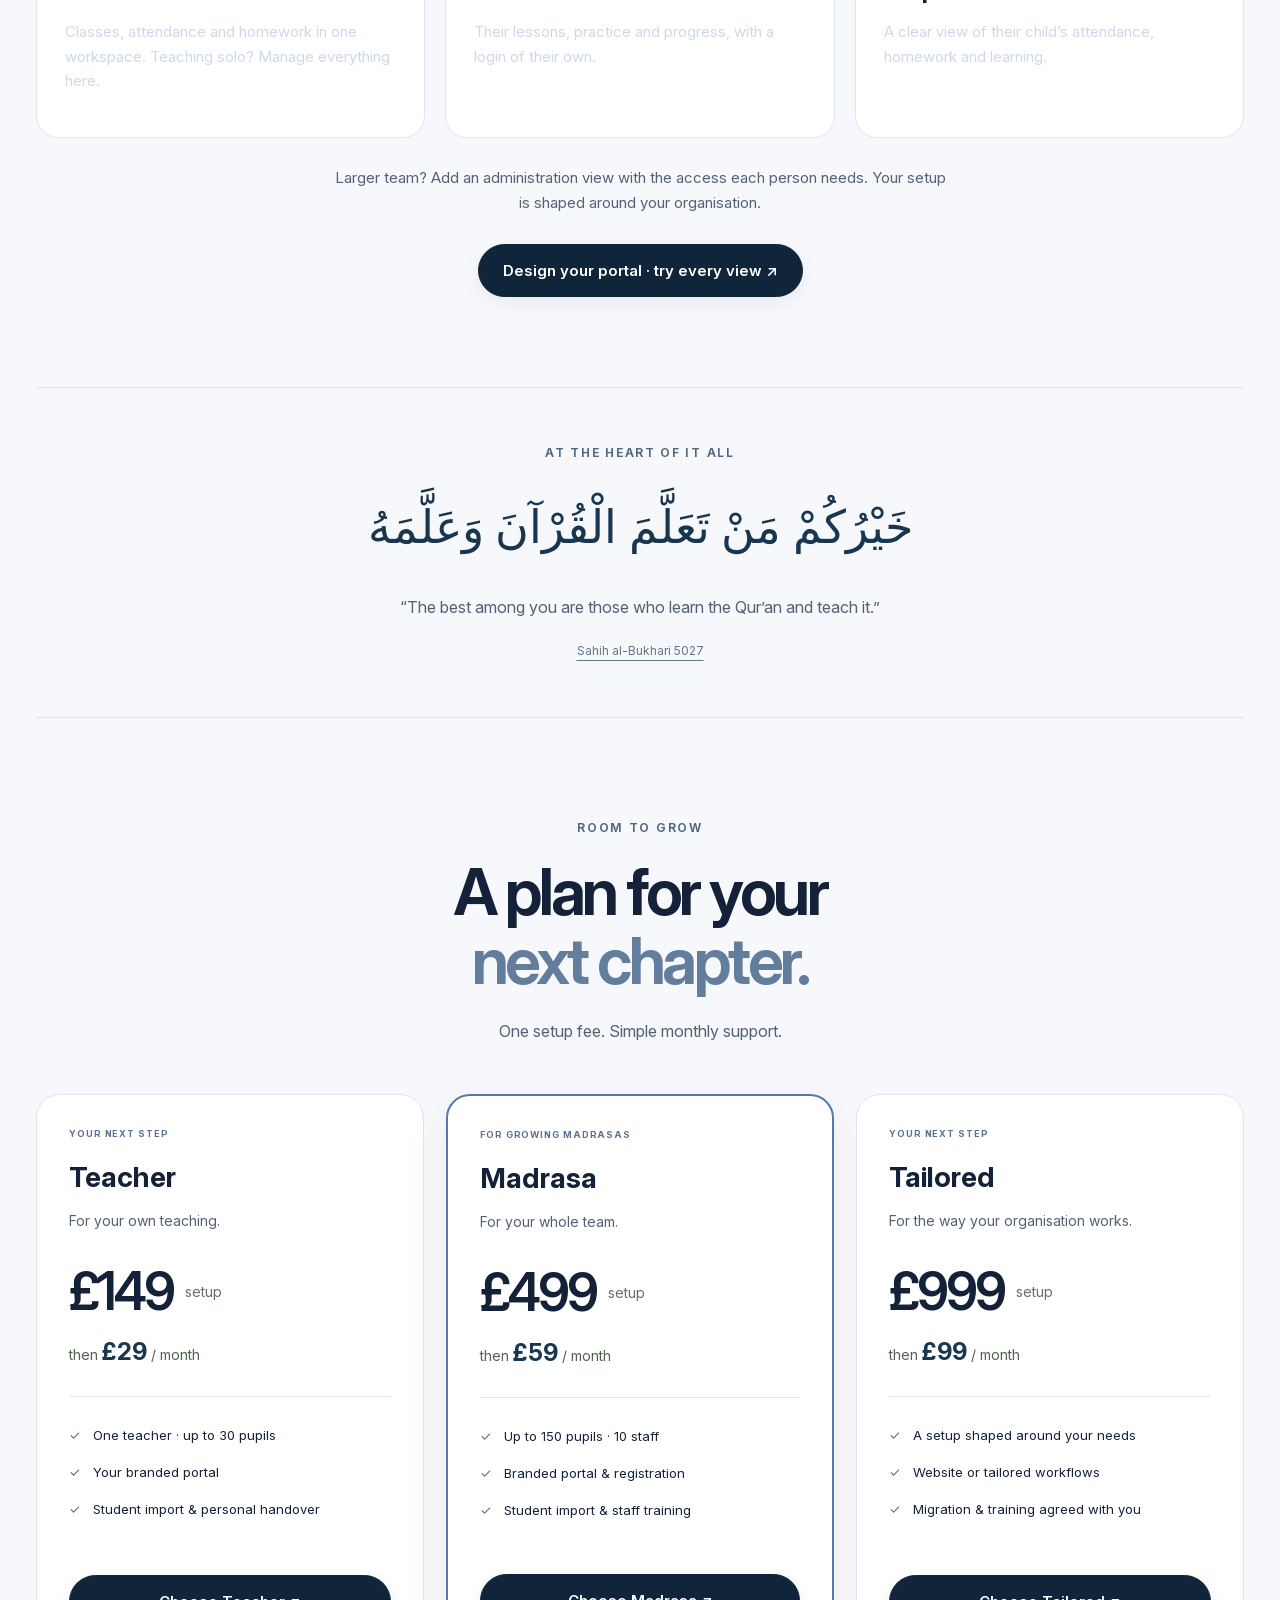
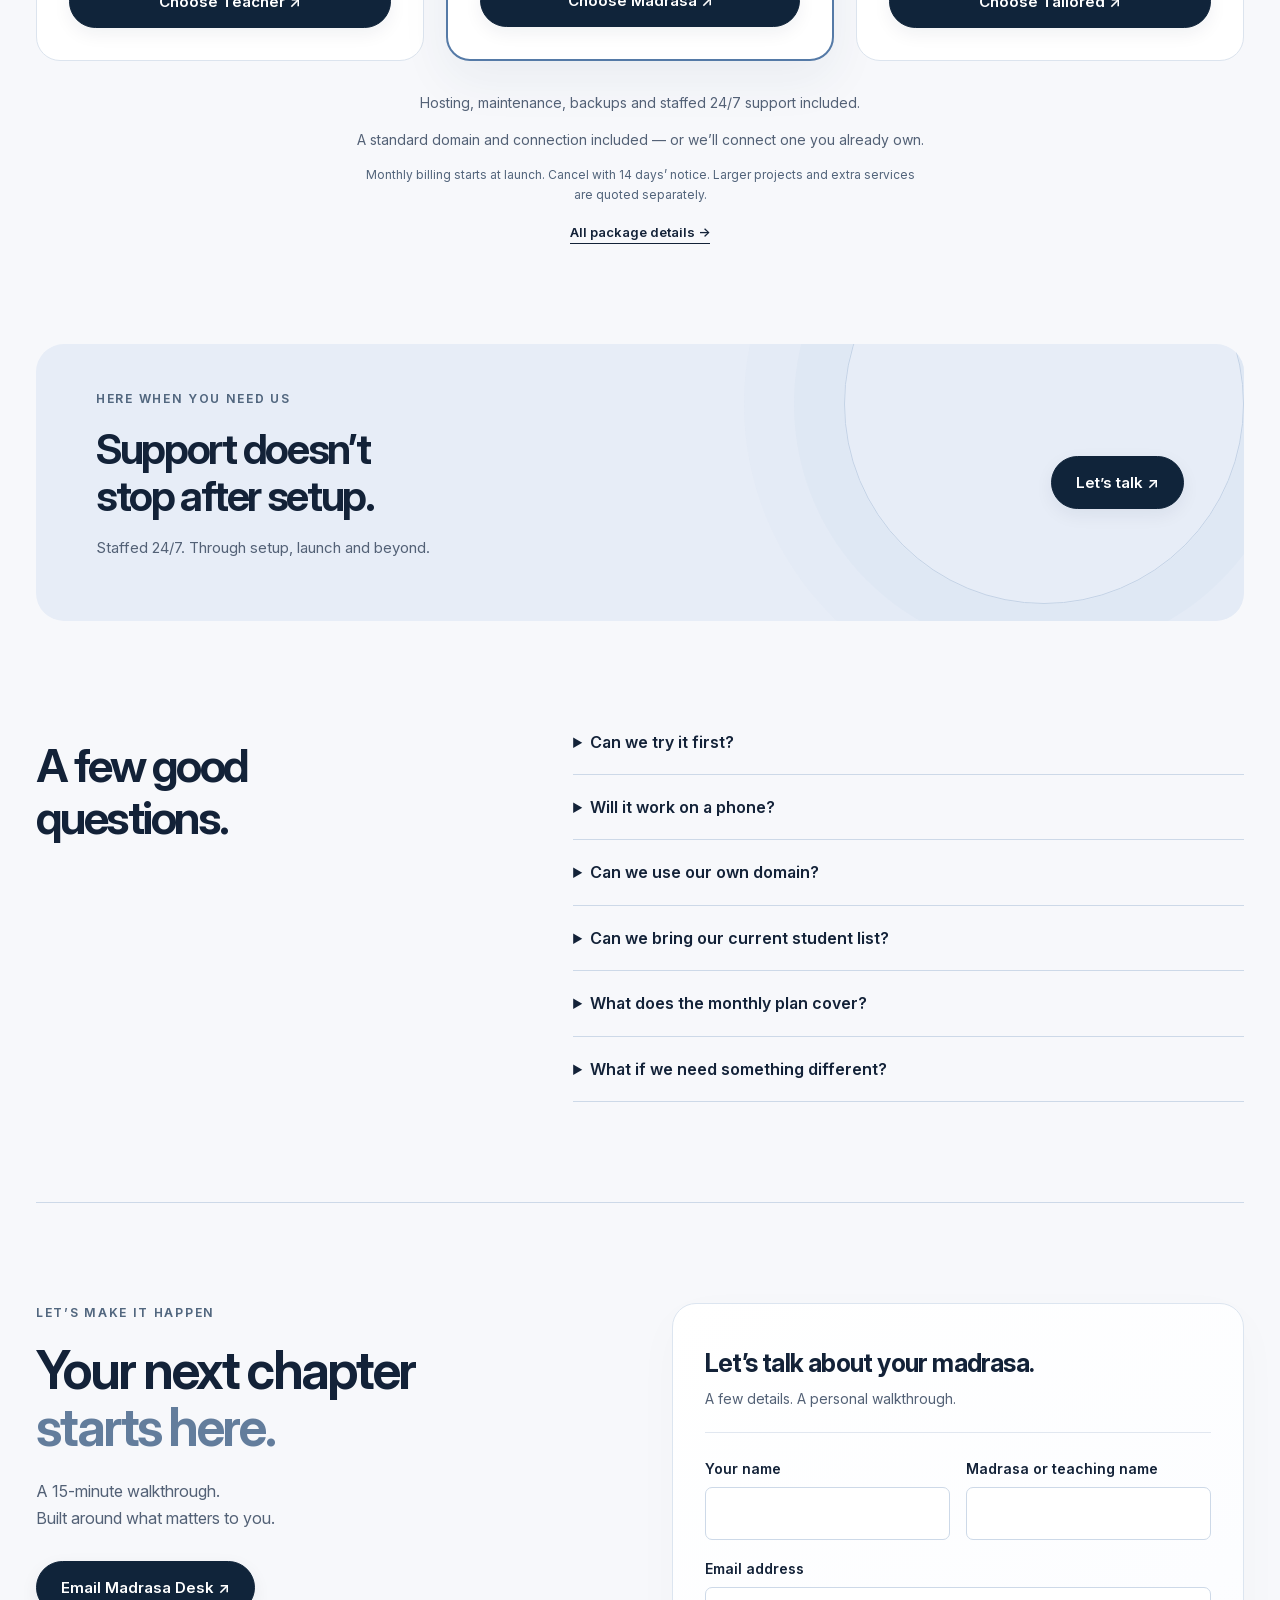
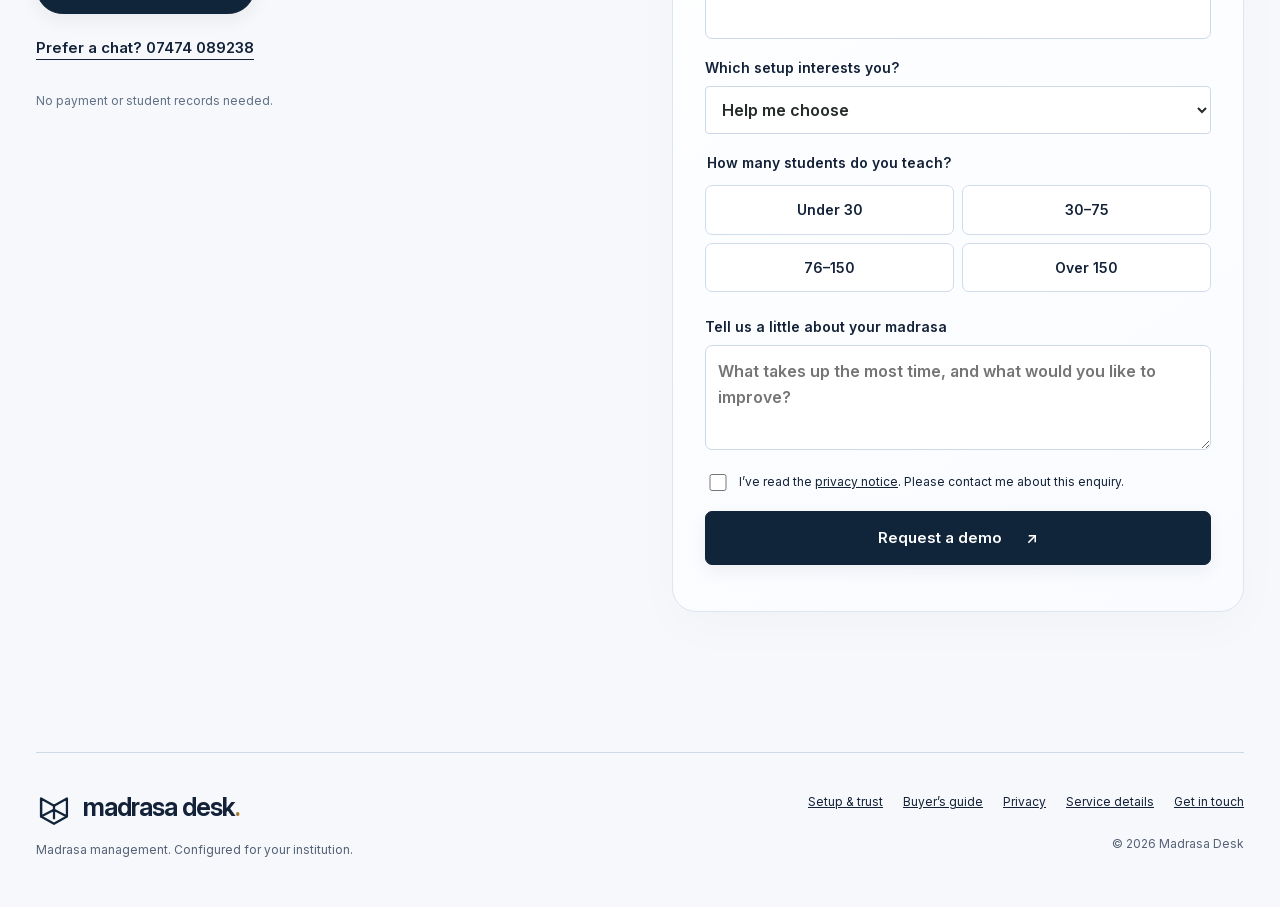
==== commit 7dec0892: "Add interactive branded portal studio and role-based previews" ====
--- a/index.html
+++ b/index.html
@@ -1,7 +1,7 @@
-<!doctype html><html lang="en-GB"><head><meta charset="utf-8"><meta name="viewport" content="width=device-width,initial-scale=1"><title>Madrasa management, set up for you | Madrasa Desk</title><meta name="description" content="A branded management portal for UK madrasas, maktabs and Quran teachers. Configuration, student import, training and ongoing support. From £149 + £29/month."><meta property="og:title" content="Madrasa management, set up for you | Madrasa Desk"><meta property="og:description" content="A branded management portal for UK madrasas, maktabs and Quran teachers. Configuration, student import, training and ongoing support. From £149 + £29/month."><link rel="icon" href="assets/favicon.svg" type="image/svg+xml"><link rel="stylesheet" href="style.css?v=20261006-polish2"><script src="app.js?v=20261006-polish2" defer></script><link rel="canonical" href="https://madrasadesk.co.uk/"><meta property="og:url" content="https://madrasadesk.co.uk/"><meta property="og:site_name" content="Madrasa Desk"><meta property="og:type" content="website"><meta property="og:image" content="https://madrasadesk.co.uk/assets/share-card.png"><meta property="og:image:width" content="1200"><meta property="og:image:height" content="630"><meta property="og:image:alt" content="Madrasa Desk — Your madrasa. Your own portal. Set up for you."><meta name="twitter:card" content="summary_large_image"><script type="application/ld+json">{"@context": "https://schema.org", "@type": "Organization", "name": "Madrasa Desk", "url": "https://madrasadesk.co.uk/", "logo": "https://madrasadesk.co.uk/assets/mark.svg", "description": "Independent madrasa portal setup and ongoing support."}</script></head><body><a class="skip" href="#main">Skip to content</a><header class="header wrap"><a class="brand" href="./" aria-label="Madrasa Desk home"><img src="assets/mark.svg" alt="" width="36" height="36"><span>madrasa desk<span class="brand-dot">.</span></span></a><nav aria-label="Main navigation"><a href="#how-it-works">How it works</a><a href="#pricing">Pricing</a><a href="#questions">Questions</a></nav><a class="button small" href="#enquire">Let’s talk <span aria-hidden="true">↗</span></a></header><main id="main" class="premium-home"><section class="hero-stage"><div class="hero-copy wrap"><h1>More teaching.<br><span>Less everything else.</span></h1><p>Student records, homework and attendance, together.<br class="desktop-break"> With a clear view for teachers and families.<br class="desktop-break"> Set up for you. Made to feel like yours.</p><div class="hero-actions"><a class="button" href="#enquire">Request a personal demo ↗</a><a class="text-link" href="demo.html">Take a look inside →</a></div></div><div class="product-stage wrap" data-depth><div class="product-halo" aria-hidden="true"></div><div class="app-preview"><div class="preview-top"><span class="mini-brand">▤ &nbsp; YOUR MADRASA</span><span class="avatar">AM</span></div><div class="preview-layout"><aside><span class="selected">Overview</span><span>Students</span><span>Classes</span><span>Homework</span><span>Attendance</span></aside><div class="preview-main"><div class="preview-greeting"><span class="eyebrow">MONDAY · TEACHER OVERVIEW</span><h3>Ready for today’s lesson.</h3></div><div class="preview-metrics"><div><strong>18</strong><span>Students</span></div><div><strong>3</strong><span>Classes</span></div><div><strong>2</strong><span>Applications</span></div></div><div class="lesson-card"><span class="tag">TODAY · 16:30</span><h4>Qaidah Foundations</h4><p>Room 1 · 6 students</p><div class="lesson-actions"><span>✓ Attendance</span><span>Homework</span><span>☆ Points</span></div></div><div class="preview-row"><span class="avatar peach">YA</span><div><strong>Yusuf Ahmed</strong><small>Application ready to review</small></div><span class="tag gold">New</span></div></div></div><div class="preview-bottom">Your name. Your classes. Your way of teaching.</div></div><span class="product-caption">A glimpse of what’s possible.</span></div></section>
-<section class="journey-section wrap" id="how-it-works"><div class="section-title" data-reveal><span class="eyebrow">ONE SIMPLE ROUTINE</span><h2>From the first hello.<br><span>To the next lesson.</span></h2></div><div class="journey-grid"><article data-reveal><span class="journey-icon">01</span><h3>A warm welcome.</h3><p>Parents register. You review.<br>Every pupil finds their class.</p><div class="mini-event"><span class="event-dot"></span>Application received <span>✓</span></div></article><article data-reveal><span class="journey-icon">02</span><h3>Ready to teach.</h3><p>Attendance, practice and points.<br>Right where you need them.</p><div class="mini-event"><span class="event-dot blue"></span>Today’s class <span>18 pupils</span></div></article><article data-reveal><span class="journey-icon">03</span><h3>Parents, included.</h3><p>A clear view of their child’s learning.<br>Even between lessons.</p><div class="mini-event"><span class="event-dot gold-dot"></span>New practice ready <span>↗</span></div></article></div><a class="text-link" href="demo.html">Try the journey yourself →</a></section>
+<!doctype html><html lang="en-GB"><head><meta charset="utf-8"><meta name="viewport" content="width=device-width,initial-scale=1"><title>Madrasa management, set up for you | Madrasa Desk</title><meta name="description" content="A branded management portal for UK madrasas, maktabs and Quran teachers. Configuration, student import, training and ongoing support. From £149 + £29/month."><meta property="og:title" content="Madrasa management, set up for you | Madrasa Desk"><meta property="og:description" content="A branded management portal for UK madrasas, maktabs and Quran teachers. Configuration, student import, training and ongoing support. From £149 + £29/month."><link rel="icon" href="assets/favicon.svg" type="image/svg+xml"><link rel="stylesheet" href="style.css?v=20261006-polish2"><script src="app.js?v=20261006-polish2" defer></script><link rel="canonical" href="https://madrasadesk.co.uk/"><meta property="og:url" content="https://madrasadesk.co.uk/"><meta property="og:site_name" content="Madrasa Desk"><meta property="og:type" content="website"><meta property="og:image" content="https://madrasadesk.co.uk/assets/share-card.png"><meta property="og:image:width" content="1200"><meta property="og:image:height" content="630"><meta property="og:image:alt" content="Madrasa Desk — Your madrasa. Your own portal. Set up for you."><meta name="twitter:card" content="summary_large_image"><script type="application/ld+json">{"@context": "https://schema.org", "@type": "Organization", "name": "Madrasa Desk", "url": "https://madrasadesk.co.uk/", "logo": "https://madrasadesk.co.uk/assets/mark.svg", "description": "Independent madrasa portal setup and ongoing support."}</script></head><body><a class="skip" href="#main">Skip to content</a><header class="header wrap"><a class="brand" href="./" aria-label="Madrasa Desk home"><img src="assets/mark.svg" alt="" width="36" height="36"><span>madrasa desk<span class="brand-dot">.</span></span></a><nav aria-label="Main navigation"><a href="#how-it-works">How it works</a><a href="#pricing">Pricing</a><a href="#questions">Questions</a></nav><a class="button small" href="#enquire">Let’s talk <span aria-hidden="true">↗</span></a></header><main id="main" class="premium-home"><section class="hero-stage"><div class="hero-copy wrap"><h1>More teaching.<br><span>Less everything else.</span></h1><p>Student records, homework and attendance, together.<br class="desktop-break"> With a clear view for teachers and families.<br class="desktop-break"> Set up for you. Made to feel like yours.</p><div class="hero-actions"><a class="button" href="#enquire">Request a personal demo ↗</a><a class="text-link" href="demo.html" target="_blank" rel="noopener">Build your sample portal ↗</a></div></div><div class="product-stage wrap" data-depth><div class="product-halo" aria-hidden="true"></div><div class="app-preview"><div class="preview-top"><span class="mini-brand">▤ &nbsp; YOUR MADRASA</span><span class="avatar">AM</span></div><div class="preview-layout"><aside><span class="selected">Overview</span><span>Students</span><span>Classes</span><span>Homework</span><span>Attendance</span></aside><div class="preview-main"><div class="preview-greeting"><span class="eyebrow">MONDAY · TEACHER OVERVIEW</span><h3>Ready for today’s lesson.</h3></div><div class="preview-metrics"><div><strong>18</strong><span>Students</span></div><div><strong>3</strong><span>Classes</span></div><div><strong>2</strong><span>Applications</span></div></div><div class="lesson-card"><span class="tag">TODAY · 16:30</span><h4>Qaidah Foundations</h4><p>Room 1 · 6 students</p><div class="lesson-actions"><span>✓ Attendance</span><span>Homework</span><span>☆ Points</span></div></div><div class="preview-row"><span class="avatar peach">YA</span><div><strong>Yusuf Ahmed</strong><small>Application ready to review</small></div><span class="tag gold">New</span></div></div></div><div class="preview-bottom">Your name. Your classes. Your way of teaching.</div></div><span class="product-caption">A glimpse of what’s possible.</span></div></section>
+<section class="journey-section wrap" id="how-it-works"><div class="section-title" data-reveal><span class="eyebrow">ONE SIMPLE ROUTINE</span><h2>From the first hello.<br><span>To the next lesson.</span></h2></div><div class="journey-grid"><article data-reveal><span class="journey-icon">01</span><h3>A warm welcome.</h3><p>Parents register. You review.<br>Every pupil finds their class.</p><div class="mini-event"><span class="event-dot"></span>Application received <span>✓</span></div></article><article data-reveal><span class="journey-icon">02</span><h3>Ready to teach.</h3><p>Attendance, practice and points.<br>Right where you need them.</p><div class="mini-event"><span class="event-dot blue"></span>Today’s class <span>18 pupils</span></div></article><article data-reveal><span class="journey-icon">03</span><h3>Parents, included.</h3><p>A clear view of their child’s learning.<br>Even between lessons.</p><div class="mini-event"><span class="event-dot gold-dot"></span>New practice ready <span>↗</span></div></article></div><a class="text-link" href="demo.html" target="_blank" rel="noopener">Explore Portal Studio ↗</a></section>
 <section class="spotlight"><div class="wrap spotlight-inner"><div data-reveal><span class="eyebrow">YOUR IDENTITY. OUR SUPPORT.</span><h2>Feels like yours.<br><span>Because it is.</span></h2><p>Your name. Your colours. Your way of teaching.<br>We bring it together and help your team get started.</p><a class="text-link" href="trust.html">How we set you up →</a></div><div class="identity-card" data-reveal><div class="identity-top"><span class="identity-mark" aria-hidden="true">M</span><strong id="identity-name">Your madrasa</strong></div><p>Good afternoon.</p><h3>Everything ready<br>for today.</h3><div class="identity-lesson"><span>YOUR NEXT CLASS</span><strong>Qaidah Foundations</strong><small>6 pupils · Today, 16:30</small><div class="identity-action">Open class →</div></div><div class="colour-picker" aria-label="Preview portal colour"><button class="swatch active" data-colour="blue" aria-label="Blue portal" aria-pressed="true"></button><button class="swatch" data-colour="green" aria-label="Green portal" aria-pressed="false"></button><button class="swatch" data-colour="purple" aria-label="Purple portal" aria-pressed="false"></button><span>Make it yours.</span></div></div></div></section>
-<section class="section wrap pricing-clean" id="pricing"><div class="section-title" data-reveal><span class="eyebrow">ROOM TO GROW</span><h2>A plan for your<br><span>next chapter.</span></h2><p>One setup fee. Simple monthly support.</p></div><div class="plan-grid"><article class="price-card plan-card " data-reveal><span class="plan-label">YOUR NEXT STEP</span><h3>Teacher</h3><p>For your own teaching.</p><div class="price"><strong>£149</strong><span>setup</span></div><p class="monthly">then <strong>£29</strong> / month</p><ul class="checklist"><li>One teacher · up to 30 pupils</li><li>Your branded portal</li><li>Student import & personal handover</li></ul><a class="button" href="#enquire" data-plan="Teacher">Choose Teacher ↗</a></article><article class="price-card plan-card recommended" data-reveal><span class="plan-label">FOR GROWING MADRASAS</span><h3>Madrasa</h3><p>For your whole team.</p><div class="price"><strong>£499</strong><span>setup</span></div><p class="monthly">then <strong>£59</strong> / month</p><ul class="checklist"><li>Up to 150 pupils · 10 staff</li><li>Branded portal & registration</li><li>Student import & staff training</li></ul><a class="button" href="#enquire" data-plan="Madrasa">Choose Madrasa ↗</a></article><article class="price-card plan-card " data-reveal><span class="plan-label">YOUR NEXT STEP</span><h3>Tailored</h3><p>For the way your organisation works.</p><div class="price"><strong>£999</strong><span>setup</span></div><p class="monthly">then <strong>£99</strong> / month</p><ul class="checklist"><li>A setup shaped around your needs</li><li>Website or tailored workflows</li><li>Migration & training agreed with you</li></ul><a class="button" href="#enquire" data-plan="Tailored">Choose Tailored ↗</a></article></div><div class="pricing-footnote"><p>Hosting, maintenance, backups and staffed 24/7 support included.</p><p>A standard domain and connection included — or we’ll connect one you already own.</p><p class="micro">Monthly billing starts at launch. Cancel with 14 days’ notice. Larger projects and extra services are quoted separately.</p><a class="text-link" href="service.html">All package details →</a></div></section>
+<section class="portal-roles wrap" data-reveal><span class="eyebrow">ONE PORTAL. THE RIGHT VIEW FOR EVERYONE.</span><h2>Connected learning.<br>Personal spaces.</h2><div class="role-grid"><article><h3>For teachers.</h3><p>Classes, attendance and homework in one workspace. Teaching solo? Manage everything here.</p></article><article><h3>For students.</h3><p>Their lessons, practice and progress, with a login of their own.</p></article><article><h3>For parents.</h3><p>A clear view of their child’s attendance, homework and learning.</p></article></div><p class="roles-note">Larger team? Add an administration view with the access each person needs. Your setup is shaped around your organisation.</p><a class="button" href="demo.html" target="_blank" rel="noopener">Design your portal · try every view ↗</a></section><section class="hadith-section wrap" data-reveal><span class="eyebrow">AT THE HEART OF IT ALL</span><p lang="ar" dir="rtl" class="hadith-arabic">خَيْرُكُمْ مَنْ تَعَلَّمَ الْقُرْآنَ وَعَلَّمَهُ</p><p>“The best among you are those who learn the Qur’an and teach it.”</p><a href="https://sunnah.com/bukhari:5027" target="_blank" rel="noopener">Sahih al-Bukhari 5027</a></section><section class="section wrap pricing-clean" id="pricing"><div class="section-title" data-reveal><span class="eyebrow">ROOM TO GROW</span><h2>A plan for your<br><span>next chapter.</span></h2><p>One setup fee. Simple monthly support.</p></div><div class="plan-grid"><article class="price-card plan-card " data-reveal><span class="plan-label">YOUR NEXT STEP</span><h3>Teacher</h3><p>For your own teaching.</p><div class="price"><strong>£149</strong><span>setup</span></div><p class="monthly">then <strong>£29</strong> / month</p><ul class="checklist"><li>One teacher · up to 30 pupils</li><li>Your branded portal</li><li>Student import & personal handover</li></ul><a class="button" href="#enquire" data-plan="Teacher">Choose Teacher ↗</a></article><article class="price-card plan-card recommended" data-reveal><span class="plan-label">FOR GROWING MADRASAS</span><h3>Madrasa</h3><p>For your whole team.</p><div class="price"><strong>£499</strong><span>setup</span></div><p class="monthly">then <strong>£59</strong> / month</p><ul class="checklist"><li>Up to 150 pupils · 10 staff</li><li>Branded portal & registration</li><li>Student import & staff training</li></ul><a class="button" href="#enquire" data-plan="Madrasa">Choose Madrasa ↗</a></article><article class="price-card plan-card " data-reveal><span class="plan-label">YOUR NEXT STEP</span><h3>Tailored</h3><p>For the way your organisation works.</p><div class="price"><strong>£999</strong><span>setup</span></div><p class="monthly">then <strong>£99</strong> / month</p><ul class="checklist"><li>A setup shaped around your needs</li><li>Website or tailored workflows</li><li>Migration & training agreed with you</li></ul><a class="button" href="#enquire" data-plan="Tailored">Choose Tailored ↗</a></article></div><div class="pricing-footnote"><p>Hosting, maintenance, backups and staffed 24/7 support included.</p><p>A standard domain and connection included — or we’ll connect one you already own.</p><p class="micro">Monthly billing starts at launch. Cancel with 14 days’ notice. Larger projects and extra services are quoted separately.</p><a class="text-link" href="service.html">All package details →</a></div></section>
 <section class="support-banner wrap" data-reveal><span class="support-orbit" aria-hidden="true"></span><div><span class="eyebrow">HERE WHEN YOU NEED US</span><h2>Support doesn’t<br>stop after setup.</h2><p>Staffed 24/7. Through setup, launch and beyond.</p></div><a class="button" href="#enquire">Let’s talk ↗</a></section>
 <section class="section wrap faq-section" id="questions"><div><h2>A few good<br>questions.</h2></div><div class="faqs"><details><summary>Can we try it first?</summary><p>Yes. Explore the interactive demo, then book a personal walkthrough around your priorities.</p></details><details><summary>Will it work on a phone?</summary><p>Yes. The portal works in a browser on phones and computers. No app download needed.</p></details><details><summary>Can we use our own domain?</summary><p>Yes. We can connect your existing domain or a subdomain, such as portal.yourname.co.uk, while keeping your current website. If you need a new domain, a standard domain is included while your plan is active. Premium domains are quoted separately and agreed before purchase.</p></details><details><summary>Can we bring our current student list?</summary><p>Yes. Standard setup includes one clean spreadsheet import. We agree the fields and help you prepare it.</p></details><details><summary>What does the monthly plan cover?</summary><p>Hosting, backups, routine maintenance and staffed 24/7 support. Your agreement sets the support and recovery arrangements.</p></details><details><summary>What if we need something different?</summary><p>We agree the scope before you commit. Larger projects, payment collection and extra integrations are quoted separately. <a href="service.html">See the details.</a></p></details></div></section>
 <section class="section wrap contact-section" id="enquire"><div data-reveal><span class="eyebrow">LET’S MAKE IT HAPPEN</span><h2>Your next chapter<br><span>starts here.</span></h2><p>A 15-minute walkthrough.<br>Built around what matters to you.</p><div class="contact-actions"><a class="button" href="mailto:hello@madrasadesk.co.uk">Email Madrasa Desk ↗</a><a class="text-link" href="tel:+447474089238">Prefer a chat? 07474 089238</a></div><p class="micro">No payment or student records needed.</p></div><form id="enquiry-form" class="contact-form"><div class="form-heading"><span class="eyebrow">YOUR NEXT STEP</span><h3>Let’s talk about your madrasa.</h3><p>A few details. A personal walkthrough.</p></div><div class="field-pair"><label>Your name<input name="name" autocomplete="name" maxlength="100" required></label><label>Madrasa or teaching name<input name="organisation" autocomplete="organization" maxlength="160" required></label></div><label>Email address<input name="email" type="email" autocomplete="email" maxlength="200" required></label><label>Which setup interests you?<select name="package"><option value="Not sure yet">Help me choose</option><option value="Teacher">Teacher</option><option>Madrasa</option><option>Tailored</option></select></label><fieldset class="size-options"><legend>How many students do you teach?</legend><div><label><input type="radio" name="size" value="Under 30" required><span>Under 30</span></label><label><input type="radio" name="size" value="30–75" required><span>30–75</span></label><label><input type="radio" name="size" value="76–150" required><span>76–150</span></label><label><input type="radio" name="size" value="Over 150" required><span>Over 150</span></label></div></fieldset><label>Tell us a little about your madrasa<textarea name="message" rows="3" maxlength="1900" placeholder="What takes up the most time, and what would you like to improve?" required></textarea></label><label class="trap" aria-hidden="true">Leave this empty<input name="website" tabindex="-1" autocomplete="off"></label><label class="consent"><input type="checkbox" name="privacy" required><span>I’ve read the <a href="privacy.html">privacy notice</a>. Please contact me about this enquiry.</span></label><button class="button" type="submit">Request a demo <span aria-hidden="true">↗</span></button><p id="form-status" role="status" tabindex="-1"></p><noscript><p>Enable JavaScript to send this form, or <a href="mailto:hello@madrasadesk.co.uk?subject=Madrasa%20Desk%20demo%20enquiry">email Madrasa Desk about a demo</a>.</p></noscript></form></section></main><footer class="wrap footer"><div><a class="brand" href="./" aria-label="Madrasa Desk home"><img src="assets/mark.svg" alt="" width="36" height="36"><span>madrasa desk<span class="brand-dot">.</span></span></a><p>Madrasa management. Configured for your institution.</p></div><div><a href="trust.html">Setup &amp; trust</a><a href="choosing-a-madrasa-system.html">Buyer’s guide</a><a href="privacy.html">Privacy</a><a href="service.html">Service details</a><a href="#enquire">Get in touch</a><p>© 2026 Madrasa Desk</p></div></footer></body></html>
--- a/style.css
+++ b/style.css
@@ -42,3 +42,5 @@
 .identity-lesson>span{font-size:10px;letter-spacing:.1em;color:var(--accent);font-weight:700}.identity-lesson strong,.identity-lesson small{display:block}.identity-lesson strong{font-size:19px;margin:8px 0}.identity-lesson small{color:#52637a;font-size:12px}.identity-action{background:var(--accent);color:white;padding:10px 14px;border-radius:10px;margin-top:18px;font-size:13px;transition:background .45s}.swatch{min-width:34px;width:34px;height:34px}.colour-picker{gap:12px}.pricing-footnote p.micro{font-size:11px;line-height:1.7;max-width:560px;margin:12px auto;color:#52647b}.contact-actions{display:flex;flex-direction:column;align-items:flex-start;gap:22px;margin:30px 0}.contact-actions .text-link{font-size:15px}.contact-form{background:linear-gradient(145deg,#fff,#f9fbff);border:1px solid #dce5f0;padding:32px}.contact-form input,.contact-form textarea,.contact-form select{transition:border-color .25s,box-shadow .25s,background .25s}.contact-form input:focus,.contact-form textarea:focus,.contact-form select:focus{border-color:#426b9b;box-shadow:0 0 0 4px #426b9b15;outline:none;background:white}.form-success{animation:receipt-in .65s cubic-bezier(.2,.7,.2,1)}@keyframes receipt-in{from{opacity:0;transform:translateY(16px)}to{opacity:1;transform:none}}.journey-grid article:hover{box-shadow:0 16px 45px #173d6110}.identity-card h3{transition:color .45s;color:var(--accent)}
 @media(max-width:760px){.header.wrap{padding:12px 20px;gap:12px}.header .brand{font-size:21px;gap:8px}.header .brand img{width:28px;height:28px}.header .button.small{font-size:12px;padding:10px 14px;white-space:nowrap}.contact-form{padding:24px}.hero-stage .hero-copy>p{max-width:34ch}.identity-lesson{padding:18px}}
 @media(prefers-reduced-motion:reduce){.form-success{animation:none}.identity-card,.identity-mark,.identity-lesson,.identity-action,.identity-card h3{transition:none}}
+
+.portal-roles{padding:90px 0;text-align:center}.portal-roles .eyebrow{justify-content:center}.portal-roles h2{font-size:clamp(36px,5vw,60px);line-height:1.1}.portal-roles .role-grid{text-align:left;gap:20px}.portal-roles article{border:1px solid #dde5ef;border-radius:22px;padding:28px;background:white}.portal-roles article h3{font-size:24px}.roles-note{max-width:620px;margin:28px auto;font-size:15px}.hadith-section{text-align:center;padding:55px 28px;border-top:1px solid #dce3ed;border-bottom:1px solid #dce3ed}.hadith-section .eyebrow{justify-content:center}.hadith-section p.hadith-arabic{font:clamp(28px,5vw,46px)/1.9 Georgia,"Times New Roman",serif;color:#193651;margin:22px auto}.hadith-section>p:not(.hadith-arabic){font-size:16px}.hadith-section>a{font-size:12px;color:#63758a;text-underline-offset:5px}@media(max-width:760px){.portal-roles{padding:60px 0}.portal-roles .role-grid{grid-template-columns:1fr}.hadith-section{padding:35px 20px}}
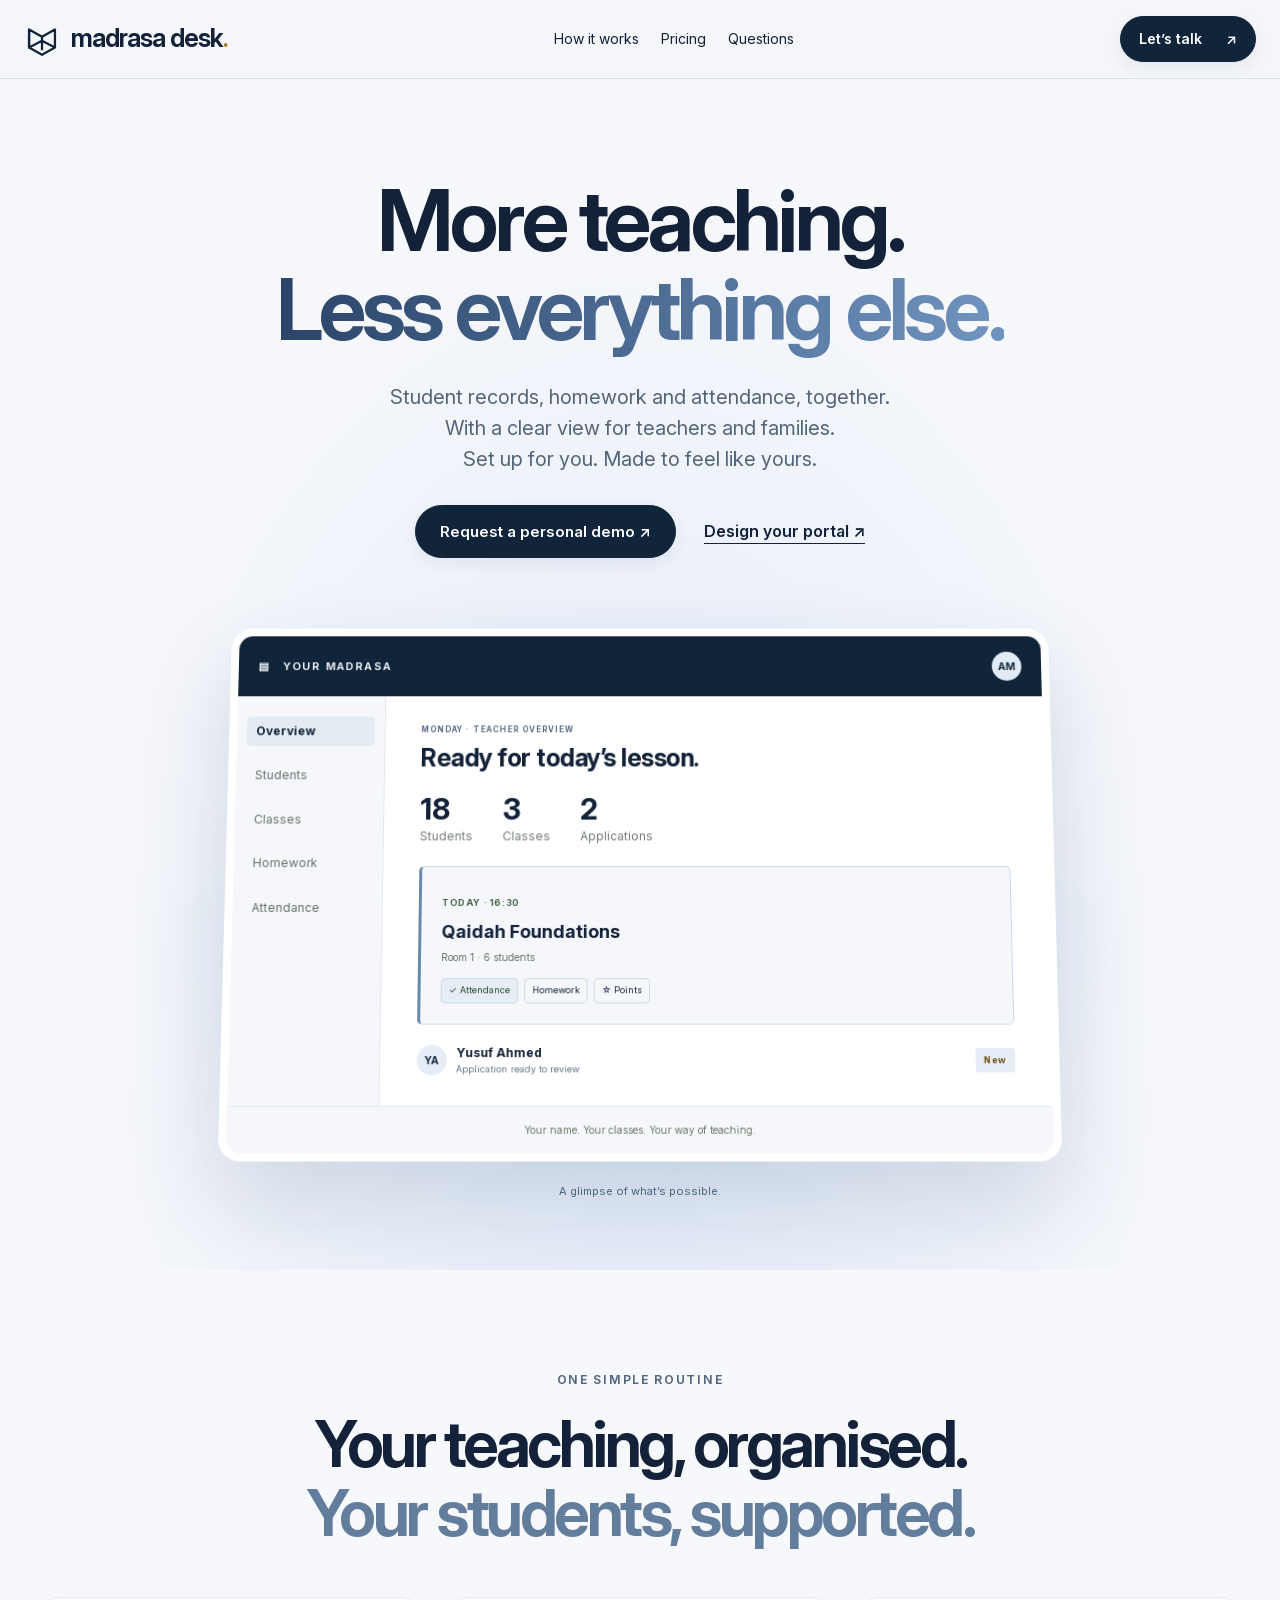
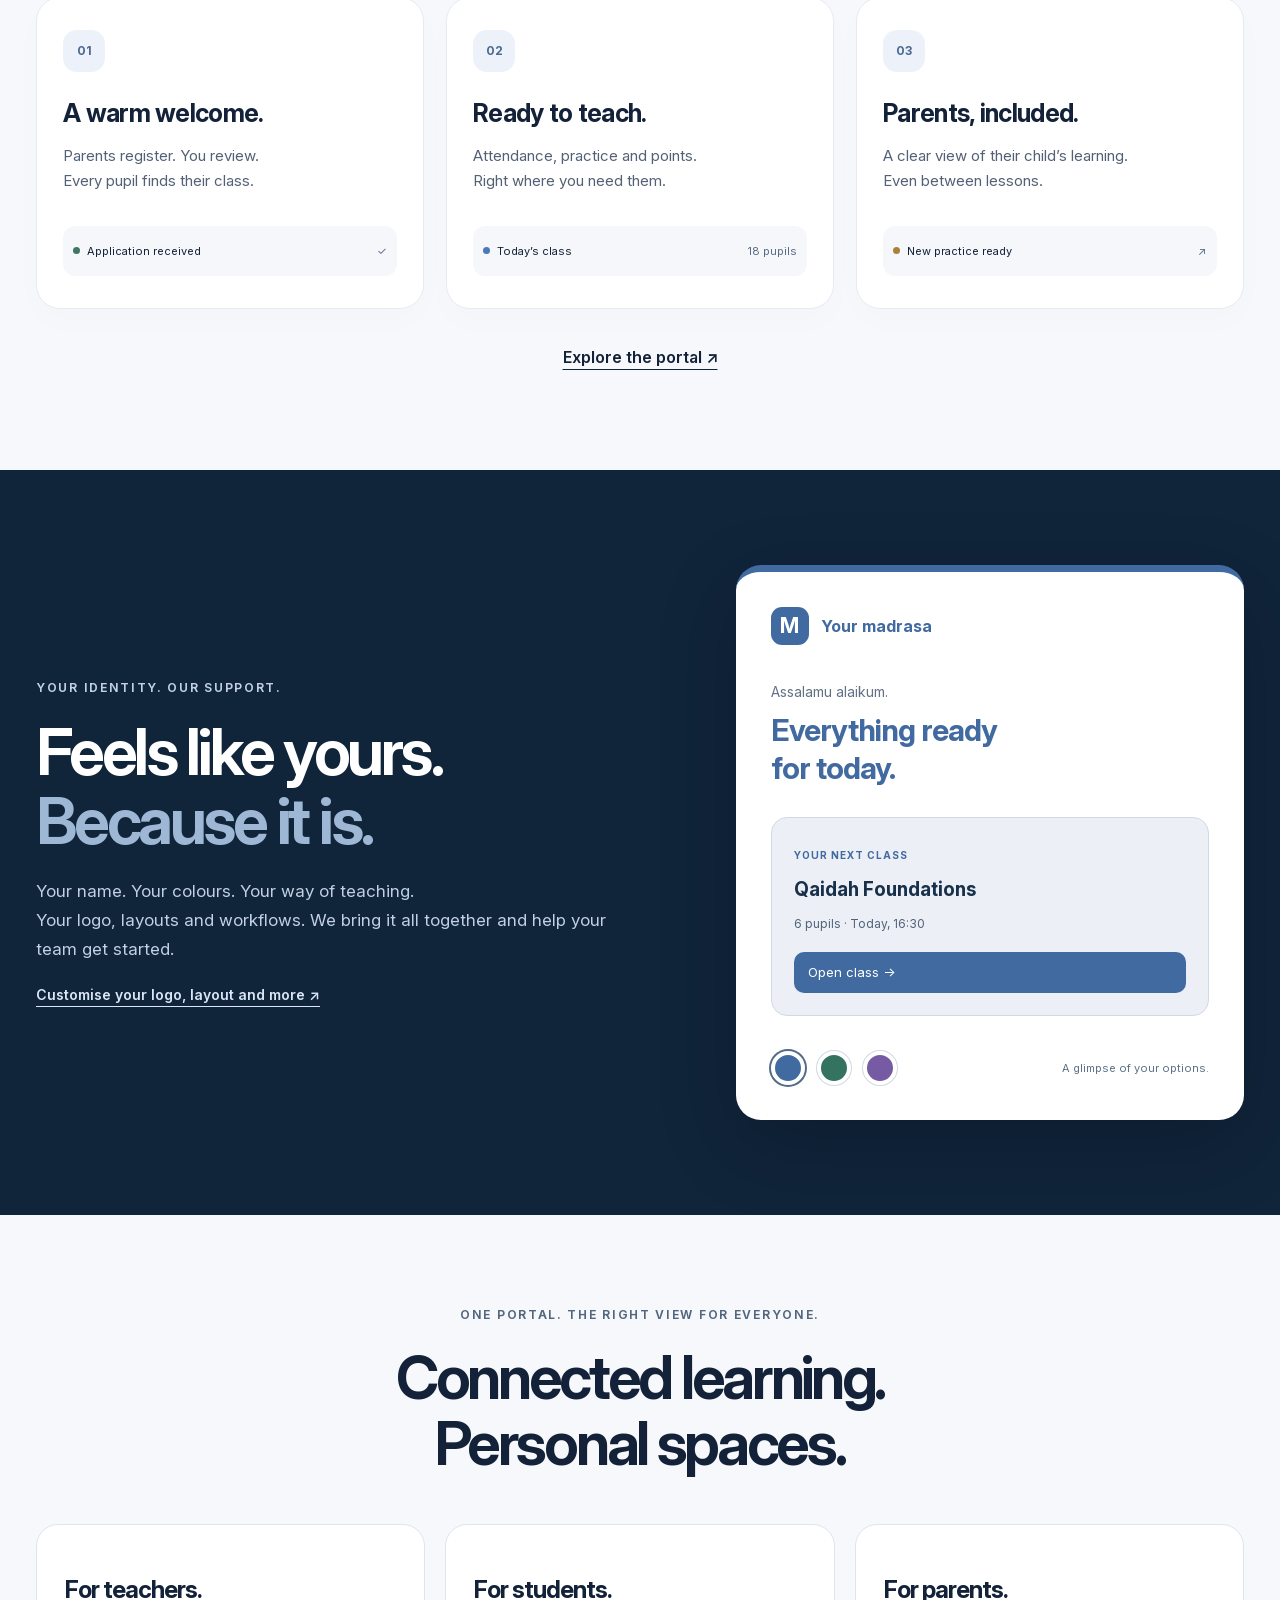
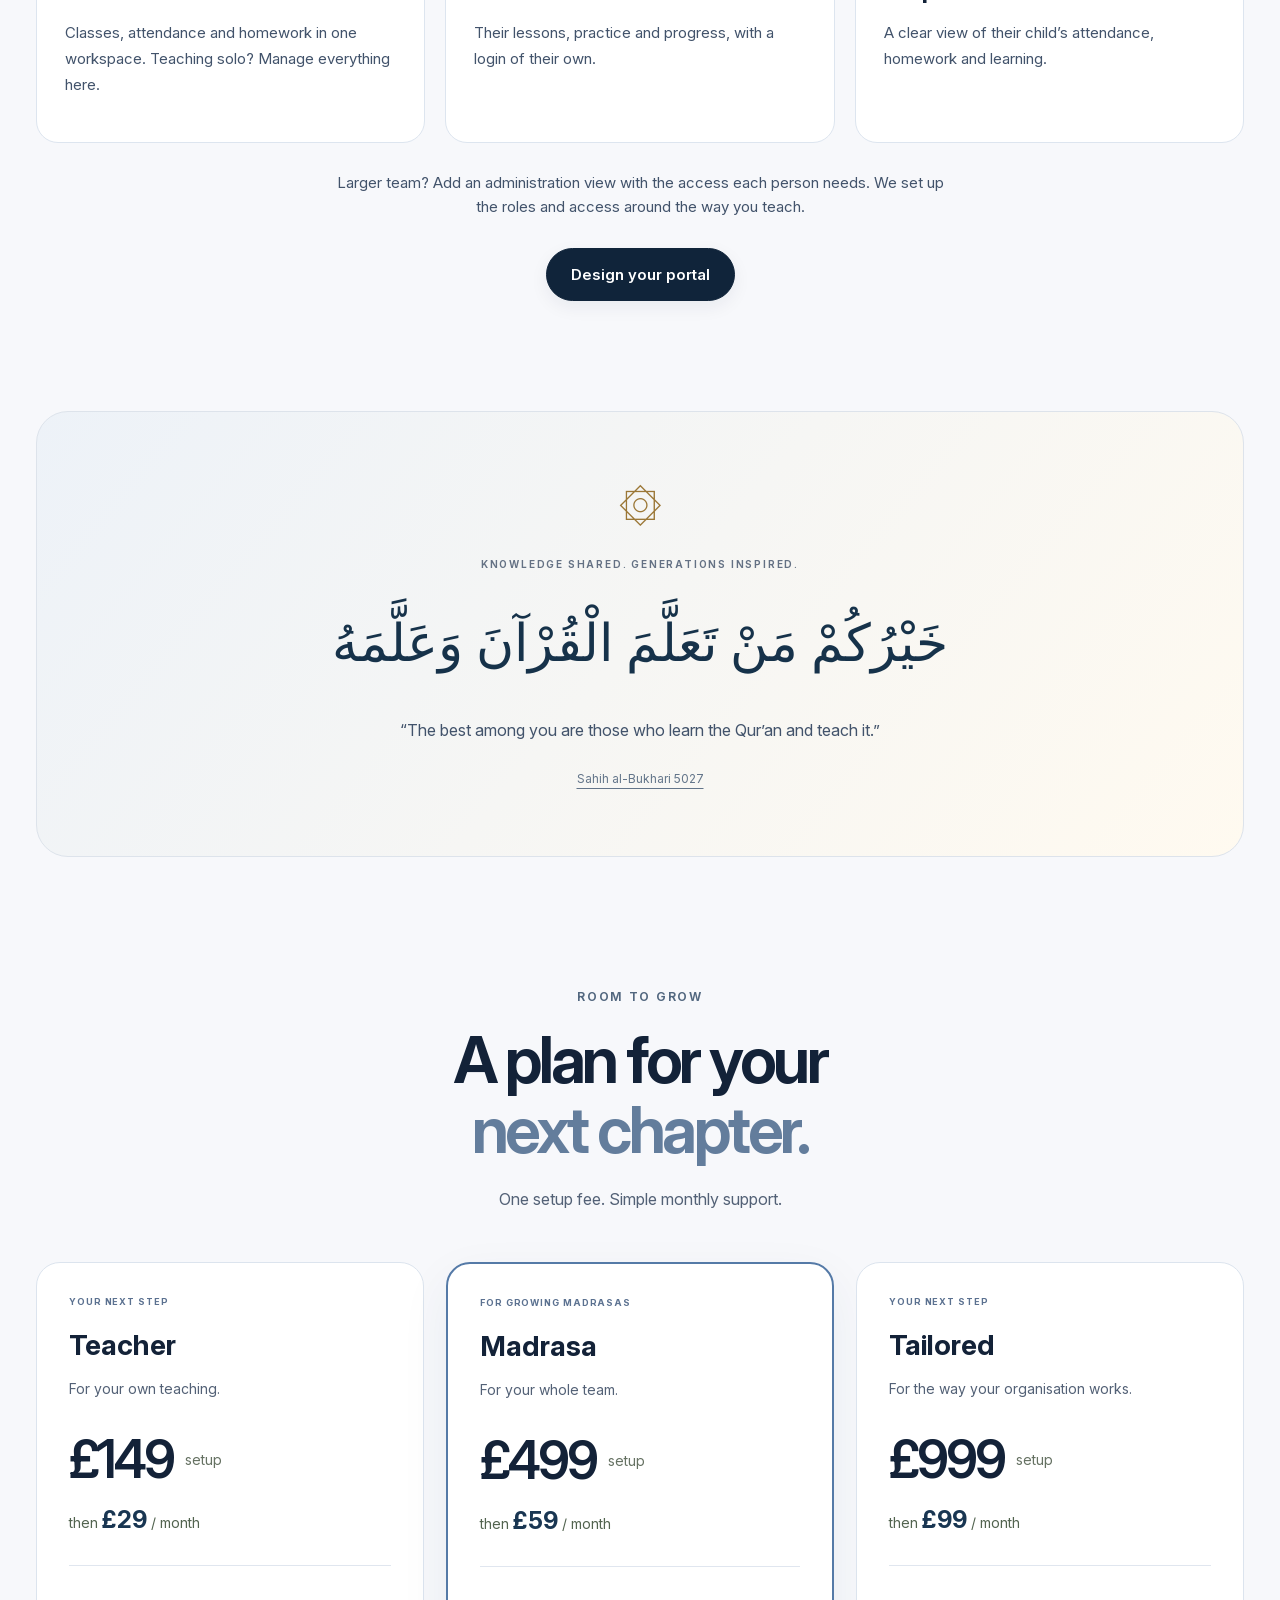
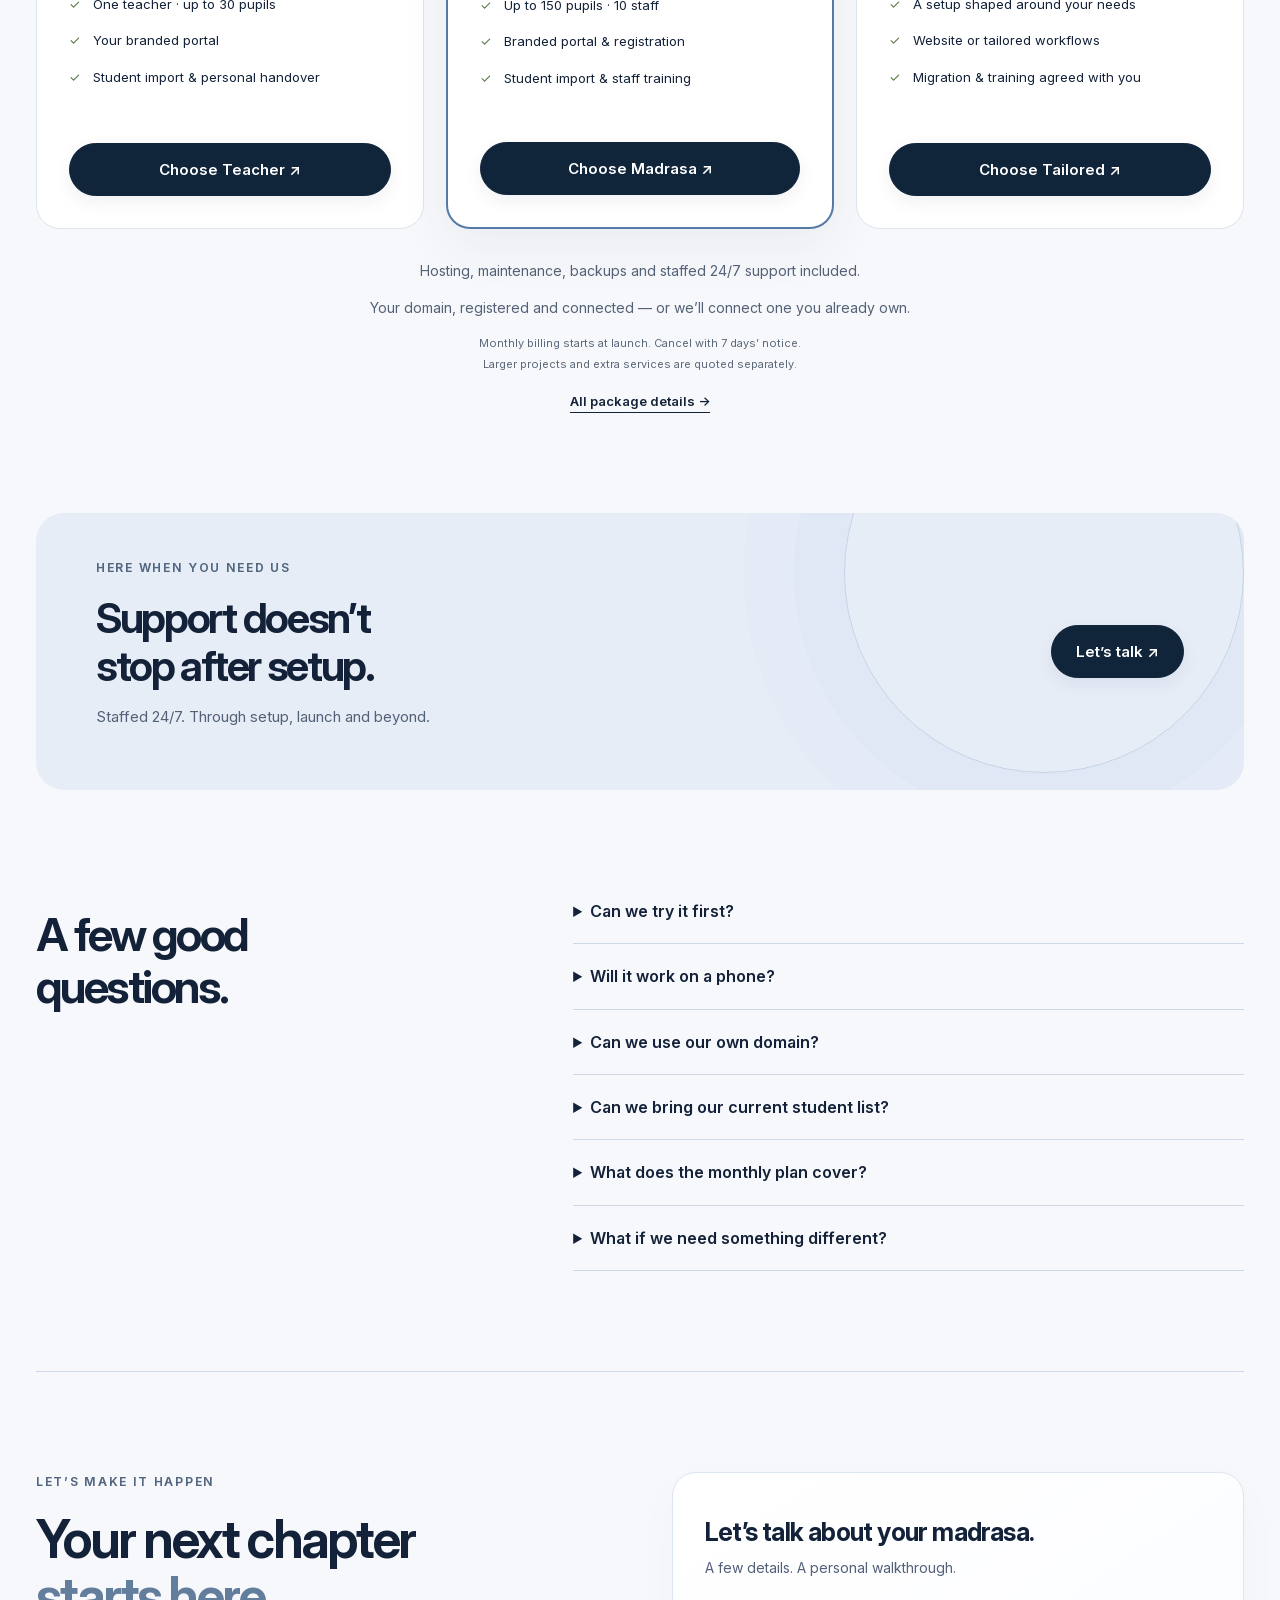
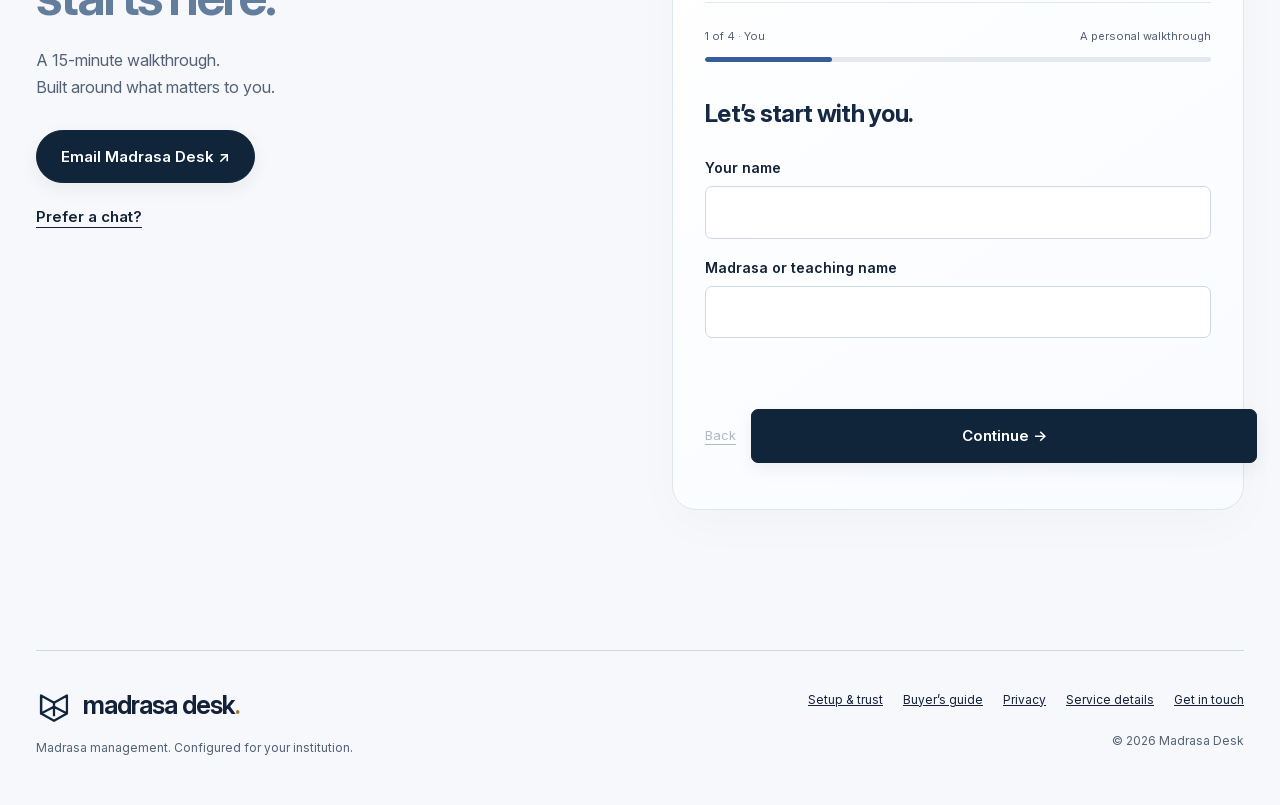
==== commit 9e1eb93d: "Refine portal onboarding, school preview, enquiry flow and plan comparison" ====
--- a/index.html
+++ b/index.html
@@ -1,7 +1,12 @@
-<!doctype html><html lang="en-GB"><head><meta charset="utf-8"><meta name="viewport" content="width=device-width,initial-scale=1"><title>Madrasa management, set up for you | Madrasa Desk</title><meta name="description" content="A branded management portal for UK madrasas, maktabs and Quran teachers. Configuration, student import, training and ongoing support. From £149 + £29/month."><meta property="og:title" content="Madrasa management, set up for you | Madrasa Desk"><meta property="og:description" content="A branded management portal for UK madrasas, maktabs and Quran teachers. Configuration, student import, training and ongoing support. From £149 + £29/month."><link rel="icon" href="assets/favicon.svg" type="image/svg+xml"><link rel="stylesheet" href="style.css?v=20261006-polish2"><script src="app.js?v=20261006-polish2" defer></script><link rel="canonical" href="https://madrasadesk.co.uk/"><meta property="og:url" content="https://madrasadesk.co.uk/"><meta property="og:site_name" content="Madrasa Desk"><meta property="og:type" content="website"><meta property="og:image" content="https://madrasadesk.co.uk/assets/share-card.png"><meta property="og:image:width" content="1200"><meta property="og:image:height" content="630"><meta property="og:image:alt" content="Madrasa Desk — Your madrasa. Your own portal. Set up for you."><meta name="twitter:card" content="summary_large_image"><script type="application/ld+json">{"@context": "https://schema.org", "@type": "Organization", "name": "Madrasa Desk", "url": "https://madrasadesk.co.uk/", "logo": "https://madrasadesk.co.uk/assets/mark.svg", "description": "Independent madrasa portal setup and ongoing support."}</script></head><body><a class="skip" href="#main">Skip to content</a><header class="header wrap"><a class="brand" href="./" aria-label="Madrasa Desk home"><img src="assets/mark.svg" alt="" width="36" height="36"><span>madrasa desk<span class="brand-dot">.</span></span></a><nav aria-label="Main navigation"><a href="#how-it-works">How it works</a><a href="#pricing">Pricing</a><a href="#questions">Questions</a></nav><a class="button small" href="#enquire">Let’s talk <span aria-hidden="true">↗</span></a></header><main id="main" class="premium-home"><section class="hero-stage"><div class="hero-copy wrap"><h1>More teaching.<br><span>Less everything else.</span></h1><p>Student records, homework and attendance, together.<br class="desktop-break"> With a clear view for teachers and families.<br class="desktop-break"> Set up for you. Made to feel like yours.</p><div class="hero-actions"><a class="button" href="#enquire">Request a personal demo ↗</a><a class="text-link" href="demo.html" target="_blank" rel="noopener">Build your sample portal ↗</a></div></div><div class="product-stage wrap" data-depth><div class="product-halo" aria-hidden="true"></div><div class="app-preview"><div class="preview-top"><span class="mini-brand">▤ &nbsp; YOUR MADRASA</span><span class="avatar">AM</span></div><div class="preview-layout"><aside><span class="selected">Overview</span><span>Students</span><span>Classes</span><span>Homework</span><span>Attendance</span></aside><div class="preview-main"><div class="preview-greeting"><span class="eyebrow">MONDAY · TEACHER OVERVIEW</span><h3>Ready for today’s lesson.</h3></div><div class="preview-metrics"><div><strong>18</strong><span>Students</span></div><div><strong>3</strong><span>Classes</span></div><div><strong>2</strong><span>Applications</span></div></div><div class="lesson-card"><span class="tag">TODAY · 16:30</span><h4>Qaidah Foundations</h4><p>Room 1 · 6 students</p><div class="lesson-actions"><span>✓ Attendance</span><span>Homework</span><span>☆ Points</span></div></div><div class="preview-row"><span class="avatar peach">YA</span><div><strong>Yusuf Ahmed</strong><small>Application ready to review</small></div><span class="tag gold">New</span></div></div></div><div class="preview-bottom">Your name. Your classes. Your way of teaching.</div></div><span class="product-caption">A glimpse of what’s possible.</span></div></section>
-<section class="journey-section wrap" id="how-it-works"><div class="section-title" data-reveal><span class="eyebrow">ONE SIMPLE ROUTINE</span><h2>From the first hello.<br><span>To the next lesson.</span></h2></div><div class="journey-grid"><article data-reveal><span class="journey-icon">01</span><h3>A warm welcome.</h3><p>Parents register. You review.<br>Every pupil finds their class.</p><div class="mini-event"><span class="event-dot"></span>Application received <span>✓</span></div></article><article data-reveal><span class="journey-icon">02</span><h3>Ready to teach.</h3><p>Attendance, practice and points.<br>Right where you need them.</p><div class="mini-event"><span class="event-dot blue"></span>Today’s class <span>18 pupils</span></div></article><article data-reveal><span class="journey-icon">03</span><h3>Parents, included.</h3><p>A clear view of their child’s learning.<br>Even between lessons.</p><div class="mini-event"><span class="event-dot gold-dot"></span>New practice ready <span>↗</span></div></article></div><a class="text-link" href="demo.html" target="_blank" rel="noopener">Explore Portal Studio ↗</a></section>
-<section class="spotlight"><div class="wrap spotlight-inner"><div data-reveal><span class="eyebrow">YOUR IDENTITY. OUR SUPPORT.</span><h2>Feels like yours.<br><span>Because it is.</span></h2><p>Your name. Your colours. Your way of teaching.<br>We bring it together and help your team get started.</p><a class="text-link" href="trust.html">How we set you up →</a></div><div class="identity-card" data-reveal><div class="identity-top"><span class="identity-mark" aria-hidden="true">M</span><strong id="identity-name">Your madrasa</strong></div><p>Good afternoon.</p><h3>Everything ready<br>for today.</h3><div class="identity-lesson"><span>YOUR NEXT CLASS</span><strong>Qaidah Foundations</strong><small>6 pupils · Today, 16:30</small><div class="identity-action">Open class →</div></div><div class="colour-picker" aria-label="Preview portal colour"><button class="swatch active" data-colour="blue" aria-label="Blue portal" aria-pressed="true"></button><button class="swatch" data-colour="green" aria-label="Green portal" aria-pressed="false"></button><button class="swatch" data-colour="purple" aria-label="Purple portal" aria-pressed="false"></button><span>Make it yours.</span></div></div></div></section>
-<section class="portal-roles wrap" data-reveal><span class="eyebrow">ONE PORTAL. THE RIGHT VIEW FOR EVERYONE.</span><h2>Connected learning.<br>Personal spaces.</h2><div class="role-grid"><article><h3>For teachers.</h3><p>Classes, attendance and homework in one workspace. Teaching solo? Manage everything here.</p></article><article><h3>For students.</h3><p>Their lessons, practice and progress, with a login of their own.</p></article><article><h3>For parents.</h3><p>A clear view of their child’s attendance, homework and learning.</p></article></div><p class="roles-note">Larger team? Add an administration view with the access each person needs. Your setup is shaped around your organisation.</p><a class="button" href="demo.html" target="_blank" rel="noopener">Design your portal · try every view ↗</a></section><section class="hadith-section wrap" data-reveal><span class="eyebrow">AT THE HEART OF IT ALL</span><p lang="ar" dir="rtl" class="hadith-arabic">خَيْرُكُمْ مَنْ تَعَلَّمَ الْقُرْآنَ وَعَلَّمَهُ</p><p>“The best among you are those who learn the Qur’an and teach it.”</p><a href="https://sunnah.com/bukhari:5027" target="_blank" rel="noopener">Sahih al-Bukhari 5027</a></section><section class="section wrap pricing-clean" id="pricing"><div class="section-title" data-reveal><span class="eyebrow">ROOM TO GROW</span><h2>A plan for your<br><span>next chapter.</span></h2><p>One setup fee. Simple monthly support.</p></div><div class="plan-grid"><article class="price-card plan-card " data-reveal><span class="plan-label">YOUR NEXT STEP</span><h3>Teacher</h3><p>For your own teaching.</p><div class="price"><strong>£149</strong><span>setup</span></div><p class="monthly">then <strong>£29</strong> / month</p><ul class="checklist"><li>One teacher · up to 30 pupils</li><li>Your branded portal</li><li>Student import & personal handover</li></ul><a class="button" href="#enquire" data-plan="Teacher">Choose Teacher ↗</a></article><article class="price-card plan-card recommended" data-reveal><span class="plan-label">FOR GROWING MADRASAS</span><h3>Madrasa</h3><p>For your whole team.</p><div class="price"><strong>£499</strong><span>setup</span></div><p class="monthly">then <strong>£59</strong> / month</p><ul class="checklist"><li>Up to 150 pupils · 10 staff</li><li>Branded portal & registration</li><li>Student import & staff training</li></ul><a class="button" href="#enquire" data-plan="Madrasa">Choose Madrasa ↗</a></article><article class="price-card plan-card " data-reveal><span class="plan-label">YOUR NEXT STEP</span><h3>Tailored</h3><p>For the way your organisation works.</p><div class="price"><strong>£999</strong><span>setup</span></div><p class="monthly">then <strong>£99</strong> / month</p><ul class="checklist"><li>A setup shaped around your needs</li><li>Website or tailored workflows</li><li>Migration & training agreed with you</li></ul><a class="button" href="#enquire" data-plan="Tailored">Choose Tailored ↗</a></article></div><div class="pricing-footnote"><p>Hosting, maintenance, backups and staffed 24/7 support included.</p><p>A standard domain and connection included — or we’ll connect one you already own.</p><p class="micro">Monthly billing starts at launch. Cancel with 14 days’ notice. Larger projects and extra services are quoted separately.</p><a class="text-link" href="service.html">All package details →</a></div></section>
+<!doctype html><html lang="en-GB"><head><meta charset="utf-8"><meta name="viewport" content="width=device-width,initial-scale=1"><title>Madrasa management, set up for you | Madrasa Desk</title><meta name="description" content="A branded management portal for UK madrasas, maktabs and Quran teachers. Configuration, student import, training and ongoing support. From £149 + £29/month."><meta property="og:title" content="Madrasa management, set up for you | Madrasa Desk"><meta property="og:description" content="A branded management portal for UK madrasas, maktabs and Quran teachers. Configuration, student import, training and ongoing support. From £149 + £29/month."><link rel="icon" href="assets/favicon.svg" type="image/svg+xml"><link rel="stylesheet" href="style.css?v=20261006-polish2"><script src="app.js?v=20261006-polish2" defer></script><link rel="canonical" href="https://madrasadesk.co.uk/"><meta property="og:url" content="https://madrasadesk.co.uk/"><meta property="og:site_name" content="Madrasa Desk"><meta property="og:type" content="website"><meta property="og:image" content="https://madrasadesk.co.uk/assets/share-card.png"><meta property="og:image:width" content="1200"><meta property="og:image:height" content="630"><meta property="og:image:alt" content="Madrasa Desk — Your madrasa. Your own portal. Set up for you."><meta name="twitter:card" content="summary_large_image"><script type="application/ld+json">{"@context": "https://schema.org", "@type": "Organization", "name": "Madrasa Desk", "url": "https://madrasadesk.co.uk/", "logo": "https://madrasadesk.co.uk/assets/mark.svg", "description": "Independent madrasa portal setup and ongoing support."}</script></head><body><a class="skip" href="#main">Skip to content</a><header class="header wrap"><a class="brand" href="./" aria-label="Madrasa Desk home"><img src="assets/mark.svg" alt="" width="36" height="36"><span>madrasa desk<span class="brand-dot">.</span></span></a><nav aria-label="Main navigation"><a href="#how-it-works">How it works</a><a href="#pricing">Pricing</a><a href="#questions">Questions</a></nav><a class="button small" href="#enquire">Let’s talk <span aria-hidden="true">↗</span></a></header><main id="main" class="premium-home"><section class="hero-stage"><div class="hero-copy wrap"><h1>More teaching.<br><span>Less everything else.</span></h1><p>Student records, homework and attendance, together.<br class="desktop-break"> With a clear view for teachers and families.<br class="desktop-break"> Set up for you. Made to feel like yours.</p><div class="hero-actions"><a class="button" href="#enquire">Request a personal demo ↗</a><a class="text-link" href="demo.html" target="_blank" rel="noopener">Design your portal ↗</a></div></div><div class="product-stage wrap" data-depth><div class="product-halo" aria-hidden="true"></div><div class="app-preview"><div class="preview-top"><span class="mini-brand">▤ &nbsp; YOUR MADRASA</span><span class="avatar">AM</span></div><div class="preview-layout"><aside><span class="selected">Overview</span><span>Students</span><span>Classes</span><span>Homework</span><span>Attendance</span></aside><div class="preview-main"><div class="preview-greeting"><span class="eyebrow">MONDAY · TEACHER OVERVIEW</span><h3>Ready for today’s lesson.</h3></div><div class="preview-metrics"><div><strong>18</strong><span>Students</span></div><div><strong>3</strong><span>Classes</span></div><div><strong>2</strong><span>Applications</span></div></div><div class="lesson-card"><span class="tag">TODAY · 16:30</span><h4>Qaidah Foundations</h4><p>Room 1 · 6 students</p><div class="lesson-actions"><span>✓ Attendance</span><span>Homework</span><span>☆ Points</span></div></div><div class="preview-row"><span class="avatar peach">YA</span><div><strong>Yusuf Ahmed</strong><small>Application ready to review</small></div><span class="tag gold">New</span></div></div></div><div class="preview-bottom">Your name. Your classes. Your way of teaching.</div></div><span class="product-caption">A glimpse of what’s possible.</span></div></section>
+<section class="journey-section wrap" id="how-it-works"><div class="section-title" data-reveal><span class="eyebrow">ONE SIMPLE ROUTINE</span><h2>Your teaching, organised.<br><span>Your students, supported.</span></h2></div><div class="journey-grid"><article data-reveal><span class="journey-icon">01</span><h3>A warm welcome.</h3><p>Parents register. You review.<br>Every pupil finds their class.</p><div class="mini-event"><span class="event-dot"></span>Application received <span>✓</span></div></article><article data-reveal><span class="journey-icon">02</span><h3>Ready to teach.</h3><p>Attendance, practice and points.<br>Right where you need them.</p><div class="mini-event"><span class="event-dot blue"></span>Today’s class <span>18 pupils</span></div></article><article data-reveal><span class="journey-icon">03</span><h3>Parents, included.</h3><p>A clear view of their child’s learning.<br>Even between lessons.</p><div class="mini-event"><span class="event-dot gold-dot"></span>New practice ready <span>↗</span></div></article></div><a class="text-link" href="demo.html" target="_blank" rel="noopener">Explore the portal ↗</a></section>
+<section class="spotlight"><div class="wrap spotlight-inner"><div data-reveal><span class="eyebrow">YOUR IDENTITY. OUR SUPPORT.</span><h2>Feels like yours.<br><span>Because it is.</span></h2><p>Your name. Your colours. Your way of teaching.<br>Your logo, layouts and workflows. We bring it all together and help your team get started.</p><a class="text-link" href="demo.html" target="_blank" rel="noopener">Customise your logo, layout and more ↗</a></div><div class="identity-card" data-reveal><div class="identity-top"><span class="identity-mark" aria-hidden="true">M</span><strong id="identity-name">Your madrasa</strong></div><p>Assalamu alaikum.</p><h3>Everything ready<br>for today.</h3><div class="identity-lesson"><span>YOUR NEXT CLASS</span><strong>Qaidah Foundations</strong><small>6 pupils · Today, 16:30</small><div class="identity-action">Open class →</div></div><div class="colour-picker" aria-label="Preview portal colour"><button class="swatch active" data-colour="blue" aria-label="Blue portal" aria-pressed="true"></button><button class="swatch" data-colour="green" aria-label="Green portal" aria-pressed="false"></button><button class="swatch" data-colour="purple" aria-label="Purple portal" aria-pressed="false"></button><span>A glimpse of your options.</span></div></div></div></section>
+<section class="portal-roles wrap" data-reveal><span class="eyebrow">ONE PORTAL. THE RIGHT VIEW FOR EVERYONE.</span><h2>Connected learning.<br>Personal spaces.</h2><div class="role-grid"><article><h3>For teachers.</h3><p>Classes, attendance and homework in one workspace. Teaching solo? Manage everything here.</p></article><article><h3>For students.</h3><p>Their lessons, practice and progress, with a login of their own.</p></article><article><h3>For parents.</h3><p>A clear view of their child’s attendance, homework and learning.</p></article></div><p class="roles-note">Larger team? Add an administration view with the access each person needs. We set up the roles and access around the way you teach.</p><a class="button" href="demo.html" target="_blank" rel="noopener">Design your portal</a></section><section class="hadith-section wrap" data-reveal><span class="hadith-ornament" aria-hidden="true">۞</span><span class="eyebrow">KNOWLEDGE SHARED. GENERATIONS INSPIRED.</span><p lang="ar" dir="rtl" class="hadith-arabic">خَيْرُكُمْ مَنْ تَعَلَّمَ الْقُرْآنَ وَعَلَّمَهُ</p><p>“The best among you are those who learn the Qur’an and teach it.”</p><a href="https://sunnah.com/bukhari:5027" target="_blank" rel="noopener">Sahih al-Bukhari 5027</a></section><section class="section wrap pricing-clean" id="pricing"><div class="section-title" data-reveal><span class="eyebrow">ROOM TO GROW</span><h2>A plan for your<br><span>next chapter.</span></h2><p>One setup fee. Simple monthly support.</p></div><div class="plan-grid"><article class="price-card plan-card " data-reveal><span class="plan-label">YOUR NEXT STEP</span><h3>Teacher</h3><p>For your own teaching.</p><div class="price"><strong>£149</strong><span>setup</span></div><p class="monthly">then <strong>£29</strong> / month</p><ul class="checklist"><li>One teacher · up to 30 pupils</li><li>Your branded portal</li><li>Student import & personal handover</li></ul><a class="button" href="#enquire" data-plan="Teacher">Choose Teacher ↗</a></article><article class="price-card plan-card recommended" data-reveal><span class="plan-label">FOR GROWING MADRASAS</span><h3>Madrasa</h3><p>For your whole team.</p><div class="price"><strong>£499</strong><span>setup</span></div><p class="monthly">then <strong>£59</strong> / month</p><ul class="checklist"><li>Up to 150 pupils · 10 staff</li><li>Branded portal & registration</li><li>Student import & staff training</li></ul><a class="button" href="#enquire" data-plan="Madrasa">Choose Madrasa ↗</a></article><article class="price-card plan-card " data-reveal><span class="plan-label">YOUR NEXT STEP</span><h3>Tailored</h3><p>For the way your organisation works.</p><div class="price"><strong>£999</strong><span>setup</span></div><p class="monthly">then <strong>£99</strong> / month</p><ul class="checklist"><li>A setup shaped around your needs</li><li>Website or tailored workflows</li><li>Migration & training agreed with you</li></ul><a class="button" href="#enquire" data-plan="Tailored">Choose Tailored ↗</a></article></div><div class="pricing-footnote"><p>Hosting, maintenance, backups and staffed 24/7 support included.</p><p>Your domain, registered and connected — or we’ll connect one you already own.</p><p class="micro">Monthly billing starts at launch. Cancel with 7 days’ notice.<br>Larger projects and extra services are quoted separately.</p><a class="text-link" href="service.html">All package details →</a></div></section>
 <section class="support-banner wrap" data-reveal><span class="support-orbit" aria-hidden="true"></span><div><span class="eyebrow">HERE WHEN YOU NEED US</span><h2>Support doesn’t<br>stop after setup.</h2><p>Staffed 24/7. Through setup, launch and beyond.</p></div><a class="button" href="#enquire">Let’s talk ↗</a></section>
-<section class="section wrap faq-section" id="questions"><div><h2>A few good<br>questions.</h2></div><div class="faqs"><details><summary>Can we try it first?</summary><p>Yes. Explore the interactive demo, then book a personal walkthrough around your priorities.</p></details><details><summary>Will it work on a phone?</summary><p>Yes. The portal works in a browser on phones and computers. No app download needed.</p></details><details><summary>Can we use our own domain?</summary><p>Yes. We can connect your existing domain or a subdomain, such as portal.yourname.co.uk, while keeping your current website. If you need a new domain, a standard domain is included while your plan is active. Premium domains are quoted separately and agreed before purchase.</p></details><details><summary>Can we bring our current student list?</summary><p>Yes. Standard setup includes one clean spreadsheet import. We agree the fields and help you prepare it.</p></details><details><summary>What does the monthly plan cover?</summary><p>Hosting, backups, routine maintenance and staffed 24/7 support. Your agreement sets the support and recovery arrangements.</p></details><details><summary>What if we need something different?</summary><p>We agree the scope before you commit. Larger projects, payment collection and extra integrations are quoted separately. <a href="service.html">See the details.</a></p></details></div></section>
-<section class="section wrap contact-section" id="enquire"><div data-reveal><span class="eyebrow">LET’S MAKE IT HAPPEN</span><h2>Your next chapter<br><span>starts here.</span></h2><p>A 15-minute walkthrough.<br>Built around what matters to you.</p><div class="contact-actions"><a class="button" href="mailto:hello@madrasadesk.co.uk">Email Madrasa Desk ↗</a><a class="text-link" href="tel:+447474089238">Prefer a chat? 07474 089238</a></div><p class="micro">No payment or student records needed.</p></div><form id="enquiry-form" class="contact-form"><div class="form-heading"><span class="eyebrow">YOUR NEXT STEP</span><h3>Let’s talk about your madrasa.</h3><p>A few details. A personal walkthrough.</p></div><div class="field-pair"><label>Your name<input name="name" autocomplete="name" maxlength="100" required></label><label>Madrasa or teaching name<input name="organisation" autocomplete="organization" maxlength="160" required></label></div><label>Email address<input name="email" type="email" autocomplete="email" maxlength="200" required></label><label>Which setup interests you?<select name="package"><option value="Not sure yet">Help me choose</option><option value="Teacher">Teacher</option><option>Madrasa</option><option>Tailored</option></select></label><fieldset class="size-options"><legend>How many students do you teach?</legend><div><label><input type="radio" name="size" value="Under 30" required><span>Under 30</span></label><label><input type="radio" name="size" value="30–75" required><span>30–75</span></label><label><input type="radio" name="size" value="76–150" required><span>76–150</span></label><label><input type="radio" name="size" value="Over 150" required><span>Over 150</span></label></div></fieldset><label>Tell us a little about your madrasa<textarea name="message" rows="3" maxlength="1900" placeholder="What takes up the most time, and what would you like to improve?" required></textarea></label><label class="trap" aria-hidden="true">Leave this empty<input name="website" tabindex="-1" autocomplete="off"></label><label class="consent"><input type="checkbox" name="privacy" required><span>I’ve read the <a href="privacy.html">privacy notice</a>. Please contact me about this enquiry.</span></label><button class="button" type="submit">Request a demo <span aria-hidden="true">↗</span></button><p id="form-status" role="status" tabindex="-1"></p><noscript><p>Enable JavaScript to send this form, or <a href="mailto:hello@madrasadesk.co.uk?subject=Madrasa%20Desk%20demo%20enquiry">email Madrasa Desk about a demo</a>.</p></noscript></form></section></main><footer class="wrap footer"><div><a class="brand" href="./" aria-label="Madrasa Desk home"><img src="assets/mark.svg" alt="" width="36" height="36"><span>madrasa desk<span class="brand-dot">.</span></span></a><p>Madrasa management. Configured for your institution.</p></div><div><a href="trust.html">Setup &amp; trust</a><a href="choosing-a-madrasa-system.html">Buyer’s guide</a><a href="privacy.html">Privacy</a><a href="service.html">Service details</a><a href="#enquire">Get in touch</a><p>© 2026 Madrasa Desk</p></div></footer></body></html>+<section class="section wrap faq-section" id="questions"><div><h2>A few good<br>questions.</h2></div><div class="faqs"><details><summary>Can we try it first?</summary><p>Yes. Explore the interactive demo, then book a personal walkthrough around your priorities.</p></details><details><summary>Will it work on a phone?</summary><p>Yes. The portal works in a browser on phones and computers. No app download needed.</p></details><details><summary>Can we use our own domain?</summary><p>Yes. We can connect your existing domain or a subdomain, such as portal.yourname.co.uk, while keeping your current website. If you need a new domain, domain registration is included while your plan is active. Premium domains are quoted separately and agreed before purchase.</p></details><details><summary>Can we bring our current student list?</summary><p>Yes. Standard setup includes one clean spreadsheet import. We agree the fields and help you prepare it.</p></details><details><summary>What does the monthly plan cover?</summary><p>Hosting, backups, routine maintenance and staffed 24/7 support. Your agreement sets the support and recovery arrangements.</p></details><details><summary>What if we need something different?</summary><p>We agree the scope before you commit. Larger projects, payment collection and extra integrations are quoted separately. <a href="service.html">See the details.</a></p></details></div></section>
+<section class="section wrap contact-section" id="enquire"><div data-reveal><span class="eyebrow">LET’S MAKE IT HAPPEN</span><h2>Your next chapter<br><span>starts here.</span></h2><p>A 15-minute walkthrough.<br>Built around what matters to you.</p><div class="contact-actions"><a class="button" href="mailto:hello@madrasadesk.co.uk">Email Madrasa Desk ↗</a><a class="text-link" href="tel:+447474089238">Prefer a chat?</a></div></div><form id="enquiry-form" class="contact-form"><div class="form-heading"><span class="eyebrow">YOUR NEXT STEP</span><h3>Let’s talk about your madrasa.</h3><p>A few details. A personal walkthrough.</p></div><div class="enquiry-progress" hidden><div class="row"><span id="enquiry-step-label">1 of 4 · You</span><span>A personal walkthrough</span></div><div class="enquiry-track" role="progressbar" aria-label="Enquiry progress" aria-valuemin="0" aria-valuemax="4" aria-valuenow="1"><i></i></div></div>
+<div class="enquiry-step" data-step="0"><h4 tabindex="-1">Let’s start with you.</h4><label>Your name<input name="name" autocomplete="name" maxlength="100" required></label><label>Madrasa or teaching name<input name="organisation" autocomplete="organization" maxlength="160" required></label></div>
+<div class="enquiry-step" data-step="1"><h4 tabindex="-1">Who do you teach?</h4><fieldset class="size-options"><legend>How many students do you teach?</legend><div><label><input type="radio" name="size" value="Under 30" required><span>Under 30</span></label><label><input type="radio" name="size" value="30–75" required><span>30–75</span></label><label><input type="radio" name="size" value="76–150" required><span>76–150</span></label><label><input type="radio" name="size" value="Over 150" required><span>Over 150</span></label></div></fieldset><label>Which setup interests you?<select name="package"><option value="Not sure yet">Help me choose</option><option>Teacher</option><option>Madrasa</option><option>Tailored</option></select></label></div>
+<div class="enquiry-step" data-step="2"><h4 tabindex="-1">What would make a difference?</h4><label>Tell us what you have in mind<textarea name="message" rows="4" maxlength="1900" placeholder="Perhaps easier attendance, homework in one place, or a fresh start for your madrasa…" required></textarea></label></div>
+<div class="enquiry-step" data-step="3"><h4 tabindex="-1">Where can we reach you?</h4><label>Email address<input name="email" type="email" autocomplete="email" maxlength="200" required></label><div id="enquiry-review" class="enquiry-review"></div><label class="consent"><input type="checkbox" name="privacy" required><span>I’ve read the <a href="privacy.html">privacy notice</a>. Please contact me about this enquiry.</span></label></div>
+<div class="enquiry-controls" hidden><button type="button" class="text-link" id="enquiry-back">Back</button><button type="button" class="button" id="enquiry-next">Continue →</button></div><label class="trap" aria-hidden="true">Leave this empty<input name="website" tabindex="-1" autocomplete="off"></label><button class="button" type="submit">Request a demo <span aria-hidden="true">↗</span></button><p id="form-status" role="status" tabindex="-1"></p><noscript><p>Enable JavaScript to send this form, or <a href="mailto:hello@madrasadesk.co.uk?subject=Madrasa%20Desk%20demo%20enquiry">email Madrasa Desk about a demo</a>.</p></noscript></form></section></main><footer class="wrap footer"><div><a class="brand" href="./" aria-label="Madrasa Desk home"><img src="assets/mark.svg" alt="" width="36" height="36"><span>madrasa desk<span class="brand-dot">.</span></span></a><p>Madrasa management. Configured for your institution.</p></div><div><a href="trust.html">Setup &amp; trust</a><a href="choosing-a-madrasa-system.html">Buyer’s guide</a><a href="privacy.html">Privacy</a><a href="service.html">Service details</a><a href="#enquire">Get in touch</a><p>© 2026 Madrasa Desk</p></div></footer></body></html>
--- a/style.css
+++ b/style.css
@@ -44,3 +44,8 @@
 @media(prefers-reduced-motion:reduce){.form-success{animation:none}.identity-card,.identity-mark,.identity-lesson,.identity-action,.identity-card h3{transition:none}}
 
 .portal-roles{padding:90px 0;text-align:center}.portal-roles .eyebrow{justify-content:center}.portal-roles h2{font-size:clamp(36px,5vw,60px);line-height:1.1}.portal-roles .role-grid{text-align:left;gap:20px}.portal-roles article{border:1px solid #dde5ef;border-radius:22px;padding:28px;background:white}.portal-roles article h3{font-size:24px}.roles-note{max-width:620px;margin:28px auto;font-size:15px}.hadith-section{text-align:center;padding:55px 28px;border-top:1px solid #dce3ed;border-bottom:1px solid #dce3ed}.hadith-section .eyebrow{justify-content:center}.hadith-section p.hadith-arabic{font:clamp(28px,5vw,46px)/1.9 Georgia,"Times New Roman",serif;color:#193651;margin:22px auto}.hadith-section>p:not(.hadith-arabic){font-size:16px}.hadith-section>a{font-size:12px;color:#63758a;text-underline-offset:5px}@media(max-width:760px){.portal-roles{padding:60px 0}.portal-roles .role-grid{grid-template-columns:1fr}.hadith-section{padding:35px 20px}}
+/* Clear, accessible role cards and a quiet editorial hadith. */
+.portal-roles .role-grid article p{color:#42536b;opacity:1;line-height:1.75}.portal-roles .roles-note{color:#42536b}.hadith-section{position:relative;background:linear-gradient(130deg,#edf2f8,#fffaf0);border:1px solid #dde3eb;border-radius:32px;margin-top:20px;margin-bottom:30px;padding:65px 30px;overflow:hidden}.hadith-ornament{display:block;font:44px/1.3 Georgia,serif;color:#9b7736;margin-bottom:22px}.hadith-section .eyebrow{font-size:10px;letter-spacing:.18em;color:#647184}.hadith-section p.hadith-arabic{font-size:clamp(29px,4.4vw,52px);line-height:1.9;color:#16324a;max-width:950px}.hadith-section>p:not(.hadith-arabic){color:#42536b;max-width:620px;margin:0 auto 20px;line-height:1.8}.pricing-footnote p.micro{font-size:11px!important;line-height:1.9;color:#5b687a}.contact-actions .text-link{text-decoration:underline;text-underline-offset:5px}
+.service-document{max-width:1280px}.service-document>p{max-width:850px}.package-comparison{margin:70px 0 90px}.package-comparison>h2{font-size:clamp(32px,4vw,52px);line-height:1.1;letter-spacing:-1.8px;margin:15px 0 40px}.comparison-grid{display:grid;grid-template-columns:repeat(3,minmax(0,1fr));gap:18px}.comparison-plan{background:#fff;border:1px solid #dce3ed;border-radius:24px;padding:30px;display:flex;flex-direction:column}.comparison-plan:nth-child(2){background:#eef3fc;border-color:#b3c5e2}.comparison-plan h3{font-size:29px;margin:22px 0 8px}.comparison-plan p{font-size:14px;color:#465971}.comparison-price{font-size:48px;letter-spacing:-2px;font-weight:650;margin:20px 0 0;color:#12273d}.comparison-price small{display:block;font-size:12px;letter-spacing:0;font-weight:400;color:#52637a}.comparison-monthly{font-weight:650;font-size:22px!important;margin:15px 0 25px}.comparison-monthly span{font-size:12px;font-weight:400}.comparison-plan .button{font-size:14px;width:100%;margin-bottom:25px}.comparison-plan ul{list-style:none;padding:0;margin:0}.comparison-plan li{display:flex;align-items:flex-start;gap:12px;border-top:1px solid #dfe6ef;padding:16px 0;font-size:14px;line-height:1.6}.comparison-plan li span{color:#32725f;font-weight:700}.comparison-included{display:flex;flex-wrap:wrap;gap:16px 28px;padding:25px;margin-top:25px;background:#edf2f5;border-radius:18px;font-size:13px}.comparison-included strong{width:100%;font-size:15px}.package-comparison>.micro{font-size:11px;line-height:1.9;margin:20px 0;color:#536278}
+.enquiry-progress{margin:24px 0 32px}.enquiry-progress .row{display:flex;justify-content:space-between;gap:15px;font-size:11px;color:#526078}.enquiry-track{height:5px;background:#e4e9f0;border-radius:5px;margin-top:12px;overflow:hidden}.enquiry-track i{display:block;width:25%;height:100%;background:#365e9d;border-radius:5px;transition:width .5s cubic-bezier(.2,.7,.2,1)}.enquiry-step h4{font-size:24px;letter-spacing:-.7px;color:#152942;margin:0 0 23px;outline:none}.contact-form.enquiry-enhanced .enquiry-step{min-height:290px;animation:form-in .4s ease}.enquiry-controls{display:flex;justify-content:space-between;align-items:center;gap:15px;margin-top:25px}.enquiry-controls .text-link{background:none;border:0;font:inherit;font-size:14px;cursor:pointer}.enquiry-controls button:disabled{opacity:.4;cursor:default}.enquiry-review{font-size:13px;line-height:1.8;color:#40536a;padding:15px;background:#f0f4f9;border-radius:12px;margin:15px 0}.contact-form [hidden]{display:none!important}.contact-form .form-heading p{color:#526078}@keyframes form-in{from{opacity:0;transform:translateY(9px)}to{opacity:1;transform:none}}@media(max-width:760px){.comparison-grid{grid-template-columns:1fr}.comparison-plan{padding:25px}.package-comparison{margin:40px 0}.hadith-section{border-radius:22px;padding:35px 20px}.contact-form.enquiry-enhanced .enquiry-step{min-height:300px}.enquiry-progress .row>span:last-child{display:none}.enquiry-step h4{font-size:22px}}@media(prefers-reduced-motion:reduce){.enquiry-step{animation:none!important}.enquiry-track i{transition:none}}
+#enquiry-form{scroll-margin-top:105px}.enquiry-controls{min-height:44px}.enquiry-controls>button{flex:none}.contact-form #enquiry-back{padding:8px 0;color:#42566c;font-size:13px;text-decoration:underline;text-underline-offset:4px}
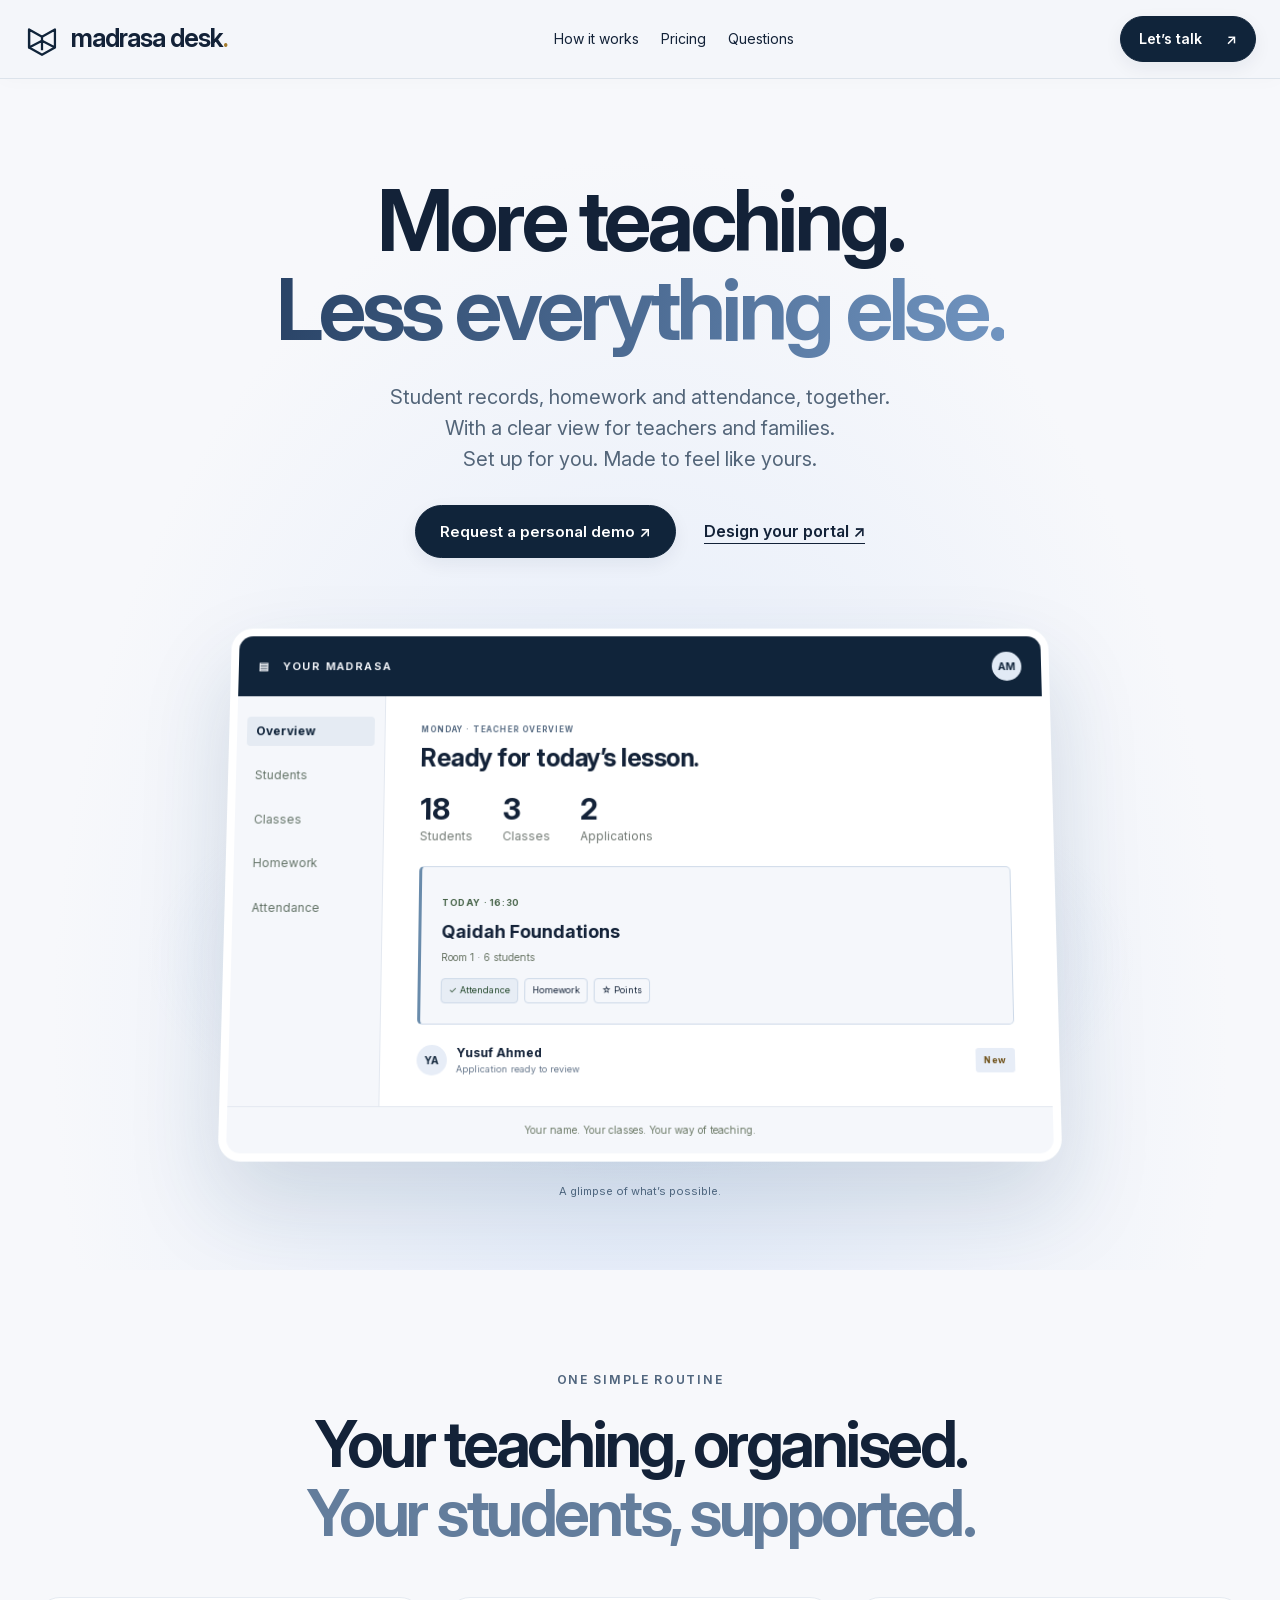
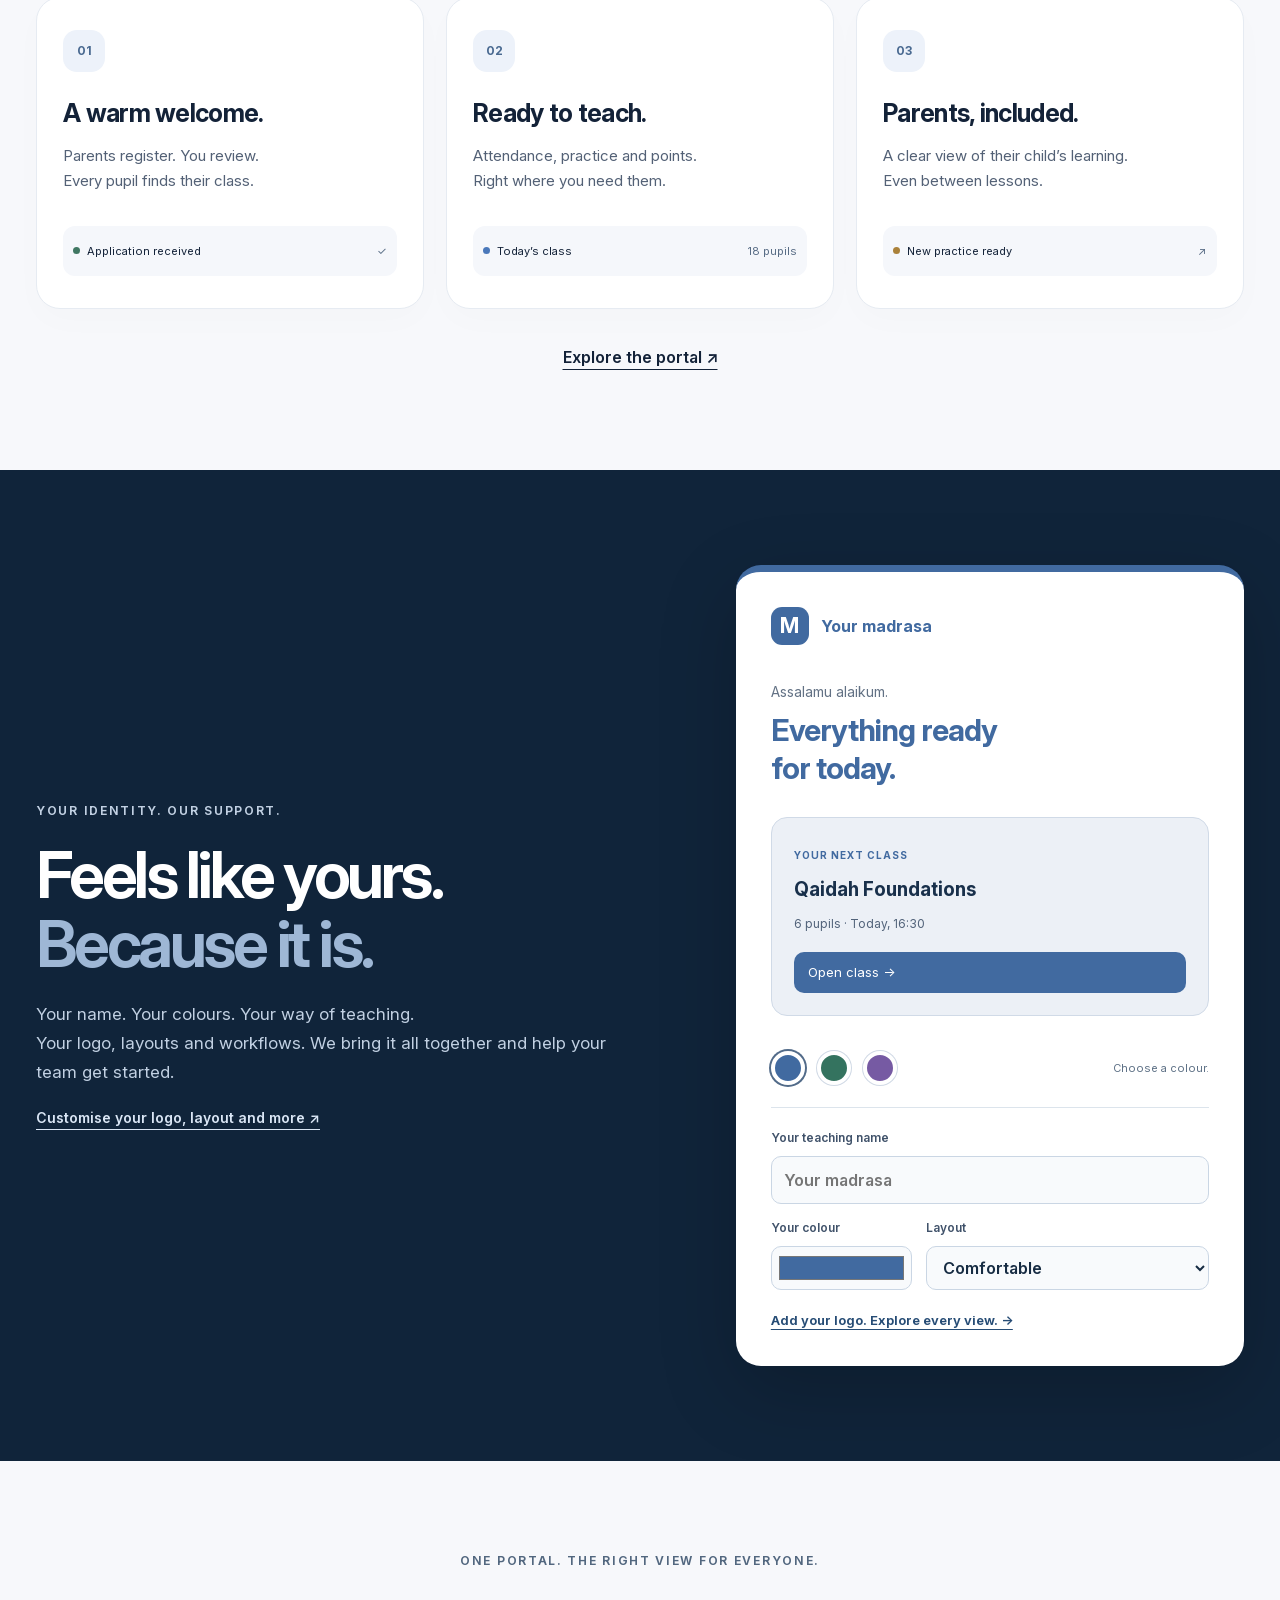
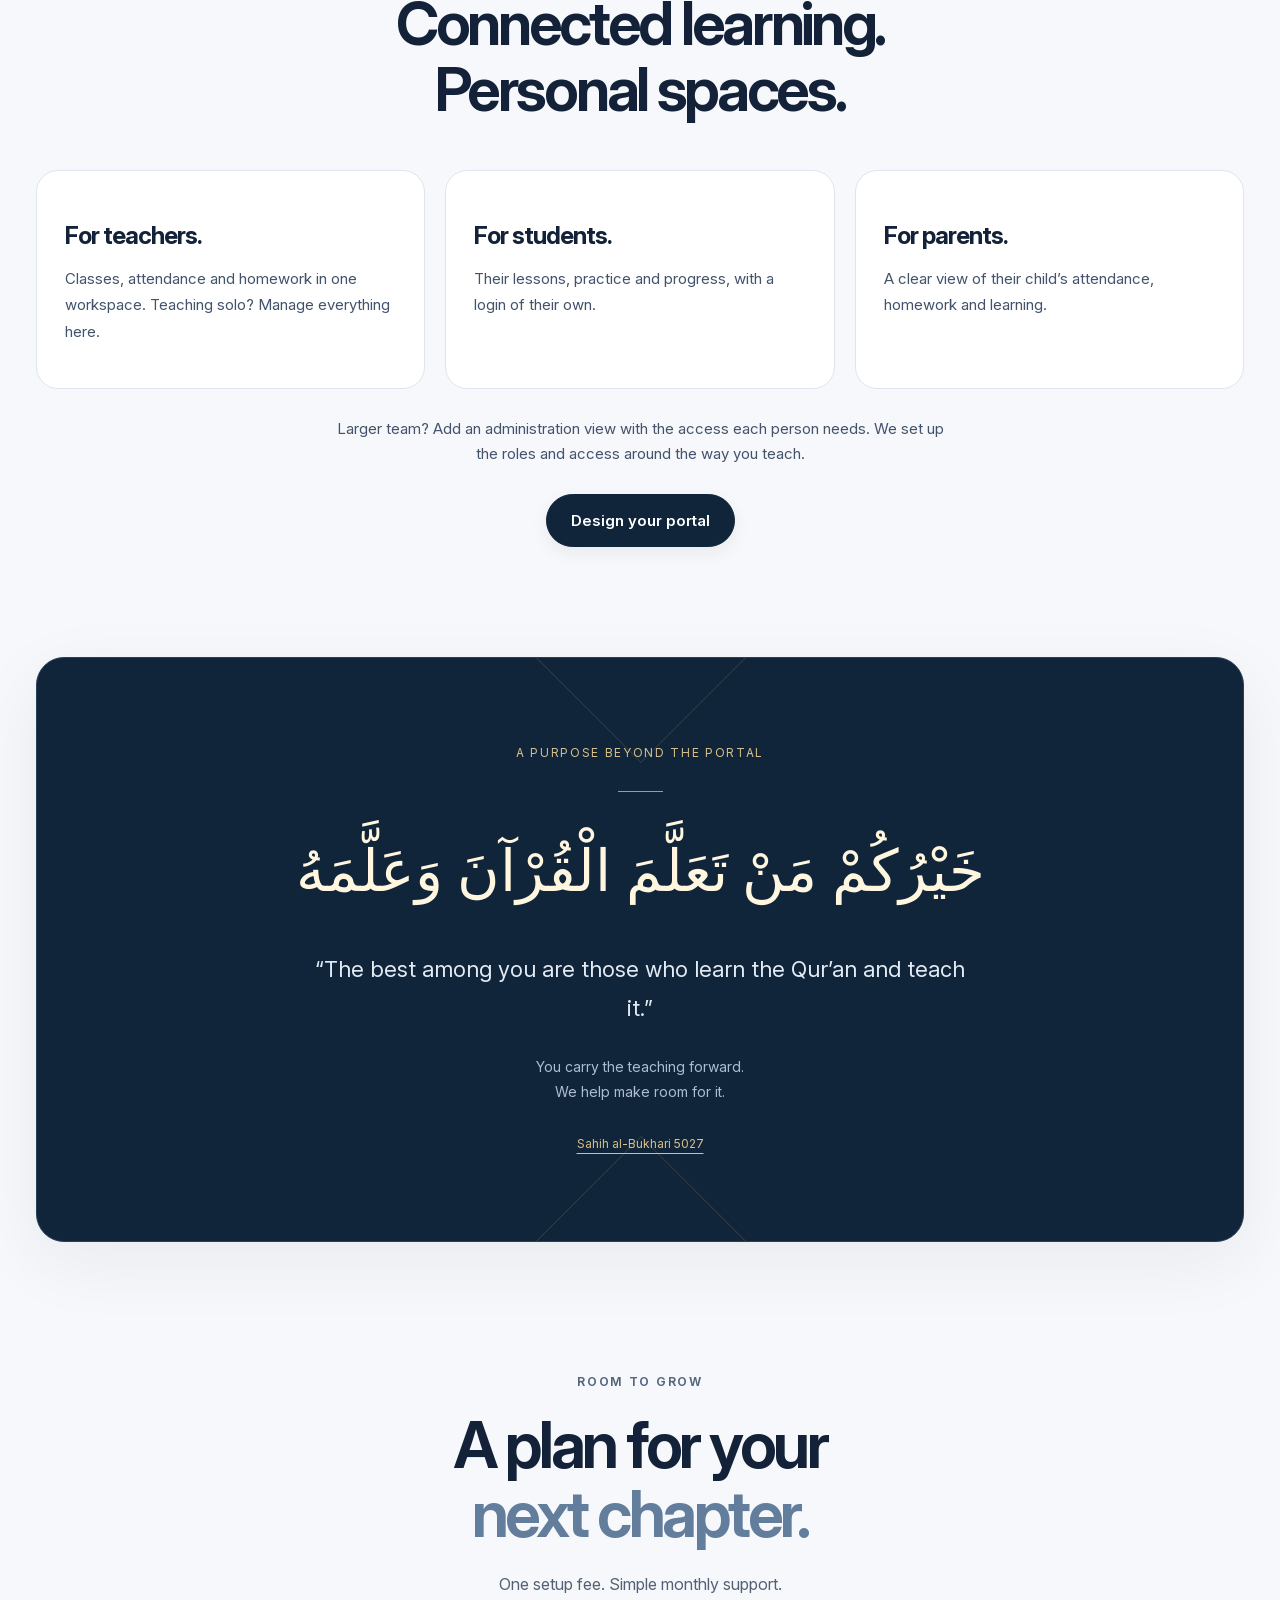
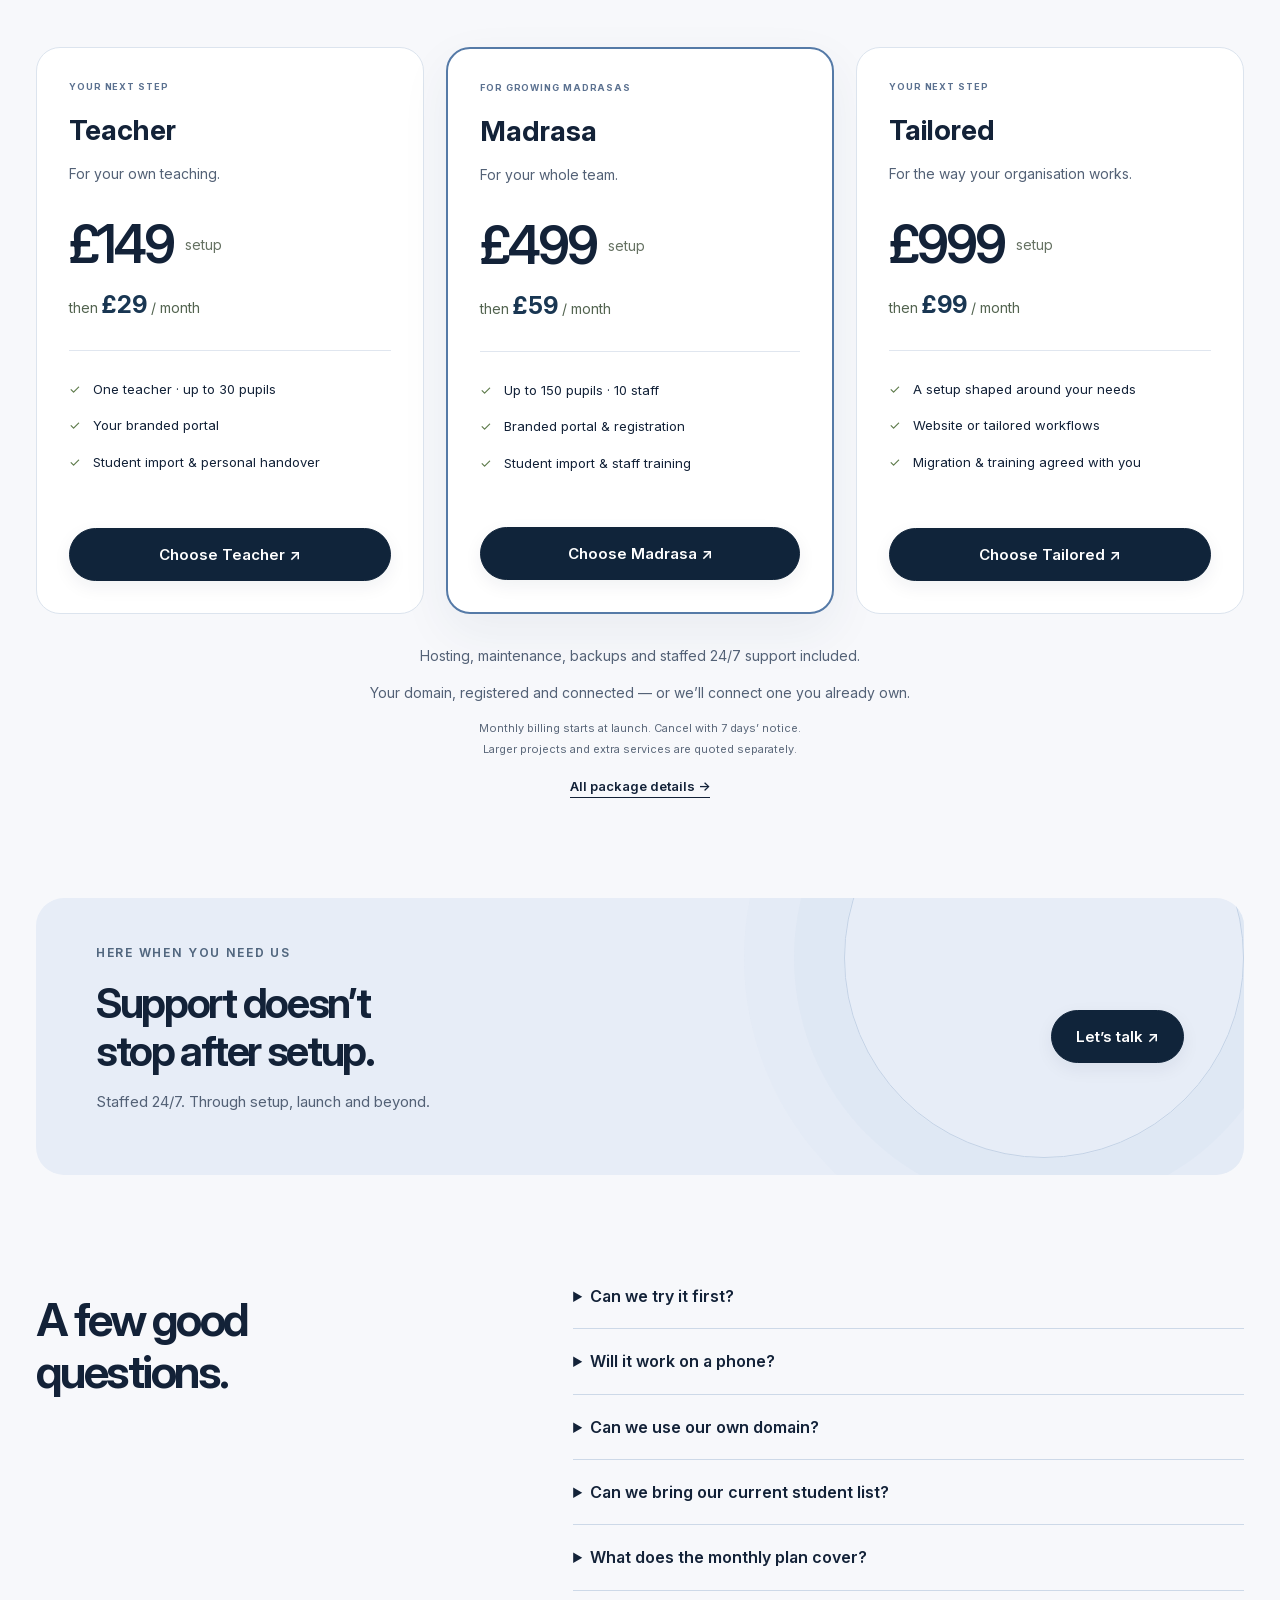
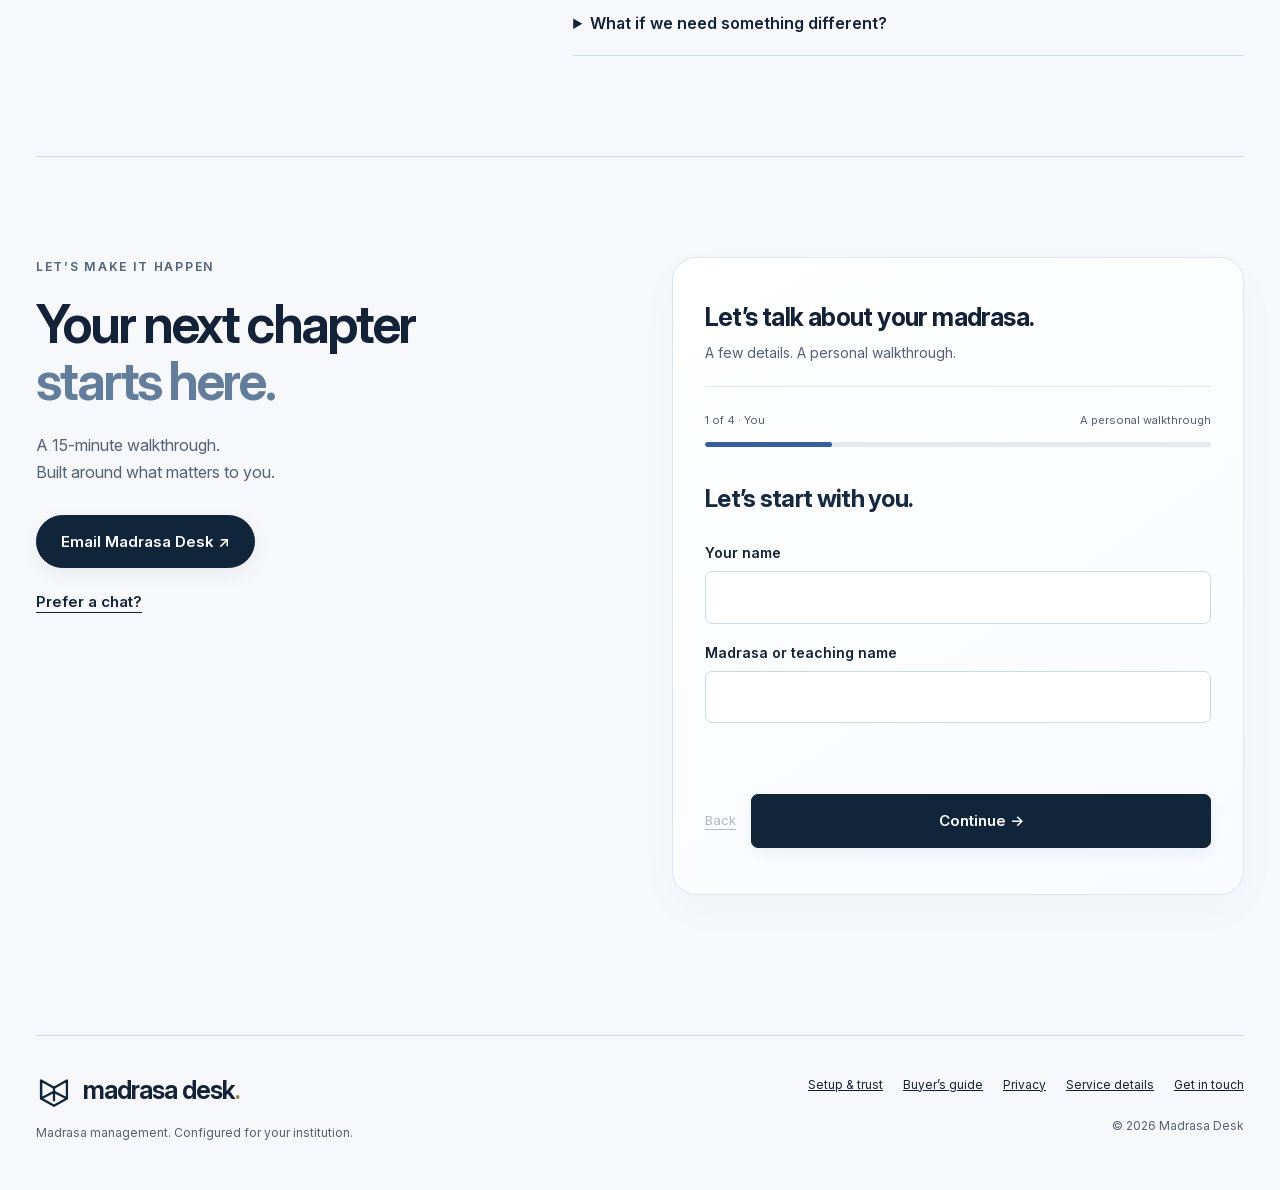
==== commit 653ddd2d: "Improve brand preview, package detail and mobile enquiry layout" ====
--- a/index.html
+++ b/index.html
@@ -1,7 +1,7 @@
-<!doctype html><html lang="en-GB"><head><meta charset="utf-8"><meta name="viewport" content="width=device-width,initial-scale=1"><title>Madrasa management, set up for you | Madrasa Desk</title><meta name="description" content="A branded management portal for UK madrasas, maktabs and Quran teachers. Configuration, student import, training and ongoing support. From £149 + £29/month."><meta property="og:title" content="Madrasa management, set up for you | Madrasa Desk"><meta property="og:description" content="A branded management portal for UK madrasas, maktabs and Quran teachers. Configuration, student import, training and ongoing support. From £149 + £29/month."><link rel="icon" href="assets/favicon.svg" type="image/svg+xml"><link rel="stylesheet" href="style.css?v=20261006-polish2"><script src="app.js?v=20261006-polish2" defer></script><link rel="canonical" href="https://madrasadesk.co.uk/"><meta property="og:url" content="https://madrasadesk.co.uk/"><meta property="og:site_name" content="Madrasa Desk"><meta property="og:type" content="website"><meta property="og:image" content="https://madrasadesk.co.uk/assets/share-card.png"><meta property="og:image:width" content="1200"><meta property="og:image:height" content="630"><meta property="og:image:alt" content="Madrasa Desk — Your madrasa. Your own portal. Set up for you."><meta name="twitter:card" content="summary_large_image"><script type="application/ld+json">{"@context": "https://schema.org", "@type": "Organization", "name": "Madrasa Desk", "url": "https://madrasadesk.co.uk/", "logo": "https://madrasadesk.co.uk/assets/mark.svg", "description": "Independent madrasa portal setup and ongoing support."}</script></head><body><a class="skip" href="#main">Skip to content</a><header class="header wrap"><a class="brand" href="./" aria-label="Madrasa Desk home"><img src="assets/mark.svg" alt="" width="36" height="36"><span>madrasa desk<span class="brand-dot">.</span></span></a><nav aria-label="Main navigation"><a href="#how-it-works">How it works</a><a href="#pricing">Pricing</a><a href="#questions">Questions</a></nav><a class="button small" href="#enquire">Let’s talk <span aria-hidden="true">↗</span></a></header><main id="main" class="premium-home"><section class="hero-stage"><div class="hero-copy wrap"><h1>More teaching.<br><span>Less everything else.</span></h1><p>Student records, homework and attendance, together.<br class="desktop-break"> With a clear view for teachers and families.<br class="desktop-break"> Set up for you. Made to feel like yours.</p><div class="hero-actions"><a class="button" href="#enquire">Request a personal demo ↗</a><a class="text-link" href="demo.html" target="_blank" rel="noopener">Design your portal ↗</a></div></div><div class="product-stage wrap" data-depth><div class="product-halo" aria-hidden="true"></div><div class="app-preview"><div class="preview-top"><span class="mini-brand">▤ &nbsp; YOUR MADRASA</span><span class="avatar">AM</span></div><div class="preview-layout"><aside><span class="selected">Overview</span><span>Students</span><span>Classes</span><span>Homework</span><span>Attendance</span></aside><div class="preview-main"><div class="preview-greeting"><span class="eyebrow">MONDAY · TEACHER OVERVIEW</span><h3>Ready for today’s lesson.</h3></div><div class="preview-metrics"><div><strong>18</strong><span>Students</span></div><div><strong>3</strong><span>Classes</span></div><div><strong>2</strong><span>Applications</span></div></div><div class="lesson-card"><span class="tag">TODAY · 16:30</span><h4>Qaidah Foundations</h4><p>Room 1 · 6 students</p><div class="lesson-actions"><span>✓ Attendance</span><span>Homework</span><span>☆ Points</span></div></div><div class="preview-row"><span class="avatar peach">YA</span><div><strong>Yusuf Ahmed</strong><small>Application ready to review</small></div><span class="tag gold">New</span></div></div></div><div class="preview-bottom">Your name. Your classes. Your way of teaching.</div></div><span class="product-caption">A glimpse of what’s possible.</span></div></section>
+<!doctype html><html lang="en-GB"><head><meta charset="utf-8"><meta name="viewport" content="width=device-width,initial-scale=1"><title>Madrasa management, set up for you | Madrasa Desk</title><meta name="description" content="A branded management portal for UK madrasas, maktabs and Quran teachers. Configuration, student import, training and ongoing support. From £149 + £29/month."><meta property="og:title" content="Madrasa management, set up for you | Madrasa Desk"><meta property="og:description" content="A branded management portal for UK madrasas, maktabs and Quran teachers. Configuration, student import, training and ongoing support. From £149 + £29/month."><link rel="icon" href="assets/favicon.svg" type="image/svg+xml"><link rel="stylesheet" href="style.css?v=20261006-night"><script src="app.js?v=20261006-night" defer></script><link rel="canonical" href="https://madrasadesk.co.uk/"><meta property="og:url" content="https://madrasadesk.co.uk/"><meta property="og:site_name" content="Madrasa Desk"><meta property="og:type" content="website"><meta property="og:image" content="https://madrasadesk.co.uk/assets/share-card.png"><meta property="og:image:width" content="1200"><meta property="og:image:height" content="630"><meta property="og:image:alt" content="Madrasa Desk — Your madrasa. Your own portal. Set up for you."><meta name="twitter:card" content="summary_large_image"><script type="application/ld+json">{"@context": "https://schema.org", "@type": "Organization", "name": "Madrasa Desk", "url": "https://madrasadesk.co.uk/", "logo": "https://madrasadesk.co.uk/assets/mark.svg", "description": "Independent madrasa portal setup and ongoing support."}</script></head><body><a class="skip" href="#main">Skip to content</a><header class="header wrap"><a class="brand" href="./" aria-label="Madrasa Desk home"><img src="assets/mark.svg" alt="" width="36" height="36"><span>madrasa desk<span class="brand-dot">.</span></span></a><nav aria-label="Main navigation"><a href="#how-it-works">How it works</a><a href="#pricing">Pricing</a><a href="#questions">Questions</a></nav><a class="button small" href="#enquire">Let’s talk <span aria-hidden="true">↗</span></a></header><main id="main" class="premium-home"><section class="hero-stage"><div class="hero-copy wrap"><h1>More teaching.<br><span>Less everything else.</span></h1><p>Student records, homework and attendance, together.<br class="desktop-break"> With a clear view for teachers and families.<br class="desktop-break"> Set up for you. Made to feel like yours.</p><div class="hero-actions"><a class="button" href="#enquire">Request a personal demo ↗</a><a class="text-link" href="demo.html" target="_blank" rel="noopener">Design your portal ↗</a></div></div><div class="product-stage wrap" data-depth><div class="product-halo" aria-hidden="true"></div><div class="app-preview"><div class="preview-top"><span class="mini-brand">▤ &nbsp; YOUR MADRASA</span><span class="avatar">AM</span></div><div class="preview-layout"><aside><span class="selected">Overview</span><span>Students</span><span>Classes</span><span>Homework</span><span>Attendance</span></aside><div class="preview-main"><div class="preview-greeting"><span class="eyebrow">MONDAY · TEACHER OVERVIEW</span><h3>Ready for today’s lesson.</h3></div><div class="preview-metrics"><div><strong>18</strong><span>Students</span></div><div><strong>3</strong><span>Classes</span></div><div><strong>2</strong><span>Applications</span></div></div><div class="lesson-card"><span class="tag">TODAY · 16:30</span><h4>Qaidah Foundations</h4><p>Room 1 · 6 students</p><div class="lesson-actions"><span>✓ Attendance</span><span>Homework</span><span>☆ Points</span></div></div><div class="preview-row"><span class="avatar peach">YA</span><div><strong>Yusuf Ahmed</strong><small>Application ready to review</small></div><span class="tag gold">New</span></div></div></div><div class="preview-bottom">Your name. Your classes. Your way of teaching.</div></div><span class="product-caption">A glimpse of what’s possible.</span></div></section>
 <section class="journey-section wrap" id="how-it-works"><div class="section-title" data-reveal><span class="eyebrow">ONE SIMPLE ROUTINE</span><h2>Your teaching, organised.<br><span>Your students, supported.</span></h2></div><div class="journey-grid"><article data-reveal><span class="journey-icon">01</span><h3>A warm welcome.</h3><p>Parents register. You review.<br>Every pupil finds their class.</p><div class="mini-event"><span class="event-dot"></span>Application received <span>✓</span></div></article><article data-reveal><span class="journey-icon">02</span><h3>Ready to teach.</h3><p>Attendance, practice and points.<br>Right where you need them.</p><div class="mini-event"><span class="event-dot blue"></span>Today’s class <span>18 pupils</span></div></article><article data-reveal><span class="journey-icon">03</span><h3>Parents, included.</h3><p>A clear view of their child’s learning.<br>Even between lessons.</p><div class="mini-event"><span class="event-dot gold-dot"></span>New practice ready <span>↗</span></div></article></div><a class="text-link" href="demo.html" target="_blank" rel="noopener">Explore the portal ↗</a></section>
-<section class="spotlight"><div class="wrap spotlight-inner"><div data-reveal><span class="eyebrow">YOUR IDENTITY. OUR SUPPORT.</span><h2>Feels like yours.<br><span>Because it is.</span></h2><p>Your name. Your colours. Your way of teaching.<br>Your logo, layouts and workflows. We bring it all together and help your team get started.</p><a class="text-link" href="demo.html" target="_blank" rel="noopener">Customise your logo, layout and more ↗</a></div><div class="identity-card" data-reveal><div class="identity-top"><span class="identity-mark" aria-hidden="true">M</span><strong id="identity-name">Your madrasa</strong></div><p>Assalamu alaikum.</p><h3>Everything ready<br>for today.</h3><div class="identity-lesson"><span>YOUR NEXT CLASS</span><strong>Qaidah Foundations</strong><small>6 pupils · Today, 16:30</small><div class="identity-action">Open class →</div></div><div class="colour-picker" aria-label="Preview portal colour"><button class="swatch active" data-colour="blue" aria-label="Blue portal" aria-pressed="true"></button><button class="swatch" data-colour="green" aria-label="Green portal" aria-pressed="false"></button><button class="swatch" data-colour="purple" aria-label="Purple portal" aria-pressed="false"></button><span>A glimpse of your options.</span></div></div></div></section>
-<section class="portal-roles wrap" data-reveal><span class="eyebrow">ONE PORTAL. THE RIGHT VIEW FOR EVERYONE.</span><h2>Connected learning.<br>Personal spaces.</h2><div class="role-grid"><article><h3>For teachers.</h3><p>Classes, attendance and homework in one workspace. Teaching solo? Manage everything here.</p></article><article><h3>For students.</h3><p>Their lessons, practice and progress, with a login of their own.</p></article><article><h3>For parents.</h3><p>A clear view of their child’s attendance, homework and learning.</p></article></div><p class="roles-note">Larger team? Add an administration view with the access each person needs. We set up the roles and access around the way you teach.</p><a class="button" href="demo.html" target="_blank" rel="noopener">Design your portal</a></section><section class="hadith-section wrap" data-reveal><span class="hadith-ornament" aria-hidden="true">۞</span><span class="eyebrow">KNOWLEDGE SHARED. GENERATIONS INSPIRED.</span><p lang="ar" dir="rtl" class="hadith-arabic">خَيْرُكُمْ مَنْ تَعَلَّمَ الْقُرْآنَ وَعَلَّمَهُ</p><p>“The best among you are those who learn the Qur’an and teach it.”</p><a href="https://sunnah.com/bukhari:5027" target="_blank" rel="noopener">Sahih al-Bukhari 5027</a></section><section class="section wrap pricing-clean" id="pricing"><div class="section-title" data-reveal><span class="eyebrow">ROOM TO GROW</span><h2>A plan for your<br><span>next chapter.</span></h2><p>One setup fee. Simple monthly support.</p></div><div class="plan-grid"><article class="price-card plan-card " data-reveal><span class="plan-label">YOUR NEXT STEP</span><h3>Teacher</h3><p>For your own teaching.</p><div class="price"><strong>£149</strong><span>setup</span></div><p class="monthly">then <strong>£29</strong> / month</p><ul class="checklist"><li>One teacher · up to 30 pupils</li><li>Your branded portal</li><li>Student import & personal handover</li></ul><a class="button" href="#enquire" data-plan="Teacher">Choose Teacher ↗</a></article><article class="price-card plan-card recommended" data-reveal><span class="plan-label">FOR GROWING MADRASAS</span><h3>Madrasa</h3><p>For your whole team.</p><div class="price"><strong>£499</strong><span>setup</span></div><p class="monthly">then <strong>£59</strong> / month</p><ul class="checklist"><li>Up to 150 pupils · 10 staff</li><li>Branded portal & registration</li><li>Student import & staff training</li></ul><a class="button" href="#enquire" data-plan="Madrasa">Choose Madrasa ↗</a></article><article class="price-card plan-card " data-reveal><span class="plan-label">YOUR NEXT STEP</span><h3>Tailored</h3><p>For the way your organisation works.</p><div class="price"><strong>£999</strong><span>setup</span></div><p class="monthly">then <strong>£99</strong> / month</p><ul class="checklist"><li>A setup shaped around your needs</li><li>Website or tailored workflows</li><li>Migration & training agreed with you</li></ul><a class="button" href="#enquire" data-plan="Tailored">Choose Tailored ↗</a></article></div><div class="pricing-footnote"><p>Hosting, maintenance, backups and staffed 24/7 support included.</p><p>Your domain, registered and connected — or we’ll connect one you already own.</p><p class="micro">Monthly billing starts at launch. Cancel with 7 days’ notice.<br>Larger projects and extra services are quoted separately.</p><a class="text-link" href="service.html">All package details →</a></div></section>
+<section class="spotlight"><div class="wrap spotlight-inner"><div data-reveal><span class="eyebrow">YOUR IDENTITY. OUR SUPPORT.</span><h2>Feels like yours.<br><span>Because it is.</span></h2><p>Your name. Your colours. Your way of teaching.<br>Your logo, layouts and workflows. We bring it all together and help your team get started.</p><a class="text-link" href="demo.html" target="_blank" rel="noopener">Customise your logo, layout and more ↗</a></div><div class="identity-card" data-reveal><div class="identity-top"><span class="identity-mark" aria-hidden="true">M</span><strong id="identity-name">Your madrasa</strong></div><p>Assalamu alaikum.</p><h3>Everything ready<br>for today.</h3><div class="identity-lesson"><span>YOUR NEXT CLASS</span><strong>Qaidah Foundations</strong><small>6 pupils · Today, 16:30</small><div class="identity-action">Open class →</div></div><div class="colour-picker" aria-label="Preview portal colour"><button class="swatch active" data-colour="blue" aria-label="Blue portal" aria-pressed="true"></button><button class="swatch" data-colour="green" aria-label="Green portal" aria-pressed="false"></button><button class="swatch" data-colour="purple" aria-label="Purple portal" aria-pressed="false"></button><span>Choose a colour.</span></div><div class="identity-controls"><label>Your teaching name<input id="brand-preview-name" maxlength="40" placeholder="Your madrasa" autocomplete="off"></label><div class="identity-control-row"><label>Your colour<input type="color" id="brand-preview-colour" value="#416aa0"></label><label>Layout<select id="brand-preview-layout"><option value="comfortable">Comfortable</option><option value="compact">Compact</option></select></label></div><a class="identity-design-link" href="demo.html" target="_blank" rel="noopener">Add your logo. Explore every view. →</a></div></div></div></section>
+<section class="portal-roles wrap" data-reveal><span class="eyebrow">ONE PORTAL. THE RIGHT VIEW FOR EVERYONE.</span><h2>Connected learning.<br>Personal spaces.</h2><div class="role-grid"><article><h3>For teachers.</h3><p>Classes, attendance and homework in one workspace. Teaching solo? Manage everything here.</p></article><article><h3>For students.</h3><p>Their lessons, practice and progress, with a login of their own.</p></article><article><h3>For parents.</h3><p>A clear view of their child’s attendance, homework and learning.</p></article></div><p class="roles-note">Larger team? Add an administration view with the access each person needs. We set up the roles and access around the way you teach.</p><a class="button" href="demo.html" target="_blank" rel="noopener">Design your portal</a></section><section class="hadith-section wrap" data-reveal><span class="hadith-kicker">A purpose beyond the portal</span><span class="hadith-rule" aria-hidden="true"></span><p lang="ar" dir="rtl" class="hadith-arabic">خَيْرُكُمْ مَنْ تَعَلَّمَ الْقُرْآنَ وَعَلَّمَهُ</p><p class="hadith-translation">“The best among you are those who learn the Qur’an and teach it.”</p><p class="hadith-purpose">You carry the teaching forward.<br>We help make room for it.</p><a href="https://sunnah.com/bukhari:5027" target="_blank" rel="noopener">Sahih al-Bukhari 5027</a></section><section class="section wrap pricing-clean" id="pricing"><div class="section-title" data-reveal><span class="eyebrow">ROOM TO GROW</span><h2>A plan for your<br><span>next chapter.</span></h2><p>One setup fee. Simple monthly support.</p></div><div class="plan-grid"><article class="price-card plan-card " data-reveal><span class="plan-label">YOUR NEXT STEP</span><h3>Teacher</h3><p>For your own teaching.</p><div class="price"><strong>£149</strong><span>setup</span></div><p class="monthly">then <strong>£29</strong> / month</p><ul class="checklist"><li>One teacher · up to 30 pupils</li><li>Your branded portal</li><li>Student import & personal handover</li></ul><a class="button" href="#enquire" data-plan="Teacher">Choose Teacher ↗</a></article><article class="price-card plan-card recommended" data-reveal><span class="plan-label">FOR GROWING MADRASAS</span><h3>Madrasa</h3><p>For your whole team.</p><div class="price"><strong>£499</strong><span>setup</span></div><p class="monthly">then <strong>£59</strong> / month</p><ul class="checklist"><li>Up to 150 pupils · 10 staff</li><li>Branded portal & registration</li><li>Student import & staff training</li></ul><a class="button" href="#enquire" data-plan="Madrasa">Choose Madrasa ↗</a></article><article class="price-card plan-card " data-reveal><span class="plan-label">YOUR NEXT STEP</span><h3>Tailored</h3><p>For the way your organisation works.</p><div class="price"><strong>£999</strong><span>setup</span></div><p class="monthly">then <strong>£99</strong> / month</p><ul class="checklist"><li>A setup shaped around your needs</li><li>Website or tailored workflows</li><li>Migration & training agreed with you</li></ul><a class="button" href="#enquire" data-plan="Tailored">Choose Tailored ↗</a></article></div><div class="pricing-footnote"><p>Hosting, maintenance, backups and staffed 24/7 support included.</p><p>Your domain, registered and connected — or we’ll connect one you already own.</p><p class="micro">Monthly billing starts at launch. Cancel with 7 days’ notice.<br>Larger projects and extra services are quoted separately.</p><a class="text-link" href="service.html">All package details →</a></div></section>
 <section class="support-banner wrap" data-reveal><span class="support-orbit" aria-hidden="true"></span><div><span class="eyebrow">HERE WHEN YOU NEED US</span><h2>Support doesn’t<br>stop after setup.</h2><p>Staffed 24/7. Through setup, launch and beyond.</p></div><a class="button" href="#enquire">Let’s talk ↗</a></section>
 <section class="section wrap faq-section" id="questions"><div><h2>A few good<br>questions.</h2></div><div class="faqs"><details><summary>Can we try it first?</summary><p>Yes. Explore the interactive demo, then book a personal walkthrough around your priorities.</p></details><details><summary>Will it work on a phone?</summary><p>Yes. The portal works in a browser on phones and computers. No app download needed.</p></details><details><summary>Can we use our own domain?</summary><p>Yes. We can connect your existing domain or a subdomain, such as portal.yourname.co.uk, while keeping your current website. If you need a new domain, domain registration is included while your plan is active. Premium domains are quoted separately and agreed before purchase.</p></details><details><summary>Can we bring our current student list?</summary><p>Yes. Standard setup includes one clean spreadsheet import. We agree the fields and help you prepare it.</p></details><details><summary>What does the monthly plan cover?</summary><p>Hosting, backups, routine maintenance and staffed 24/7 support. Your agreement sets the support and recovery arrangements.</p></details><details><summary>What if we need something different?</summary><p>We agree the scope before you commit. Larger projects, payment collection and extra integrations are quoted separately. <a href="service.html">See the details.</a></p></details></div></section>
 <section class="section wrap contact-section" id="enquire"><div data-reveal><span class="eyebrow">LET’S MAKE IT HAPPEN</span><h2>Your next chapter<br><span>starts here.</span></h2><p>A 15-minute walkthrough.<br>Built around what matters to you.</p><div class="contact-actions"><a class="button" href="mailto:hello@madrasadesk.co.uk">Email Madrasa Desk ↗</a><a class="text-link" href="tel:+447474089238">Prefer a chat?</a></div></div><form id="enquiry-form" class="contact-form"><div class="form-heading"><span class="eyebrow">YOUR NEXT STEP</span><h3>Let’s talk about your madrasa.</h3><p>A few details. A personal walkthrough.</p></div><div class="enquiry-progress" hidden><div class="row"><span id="enquiry-step-label">1 of 4 · You</span><span>A personal walkthrough</span></div><div class="enquiry-track" role="progressbar" aria-label="Enquiry progress" aria-valuemin="0" aria-valuemax="4" aria-valuenow="1"><i></i></div></div>
--- a/style.css
+++ b/style.css
@@ -49,3 +49,8 @@
 .service-document{max-width:1280px}.service-document>p{max-width:850px}.package-comparison{margin:70px 0 90px}.package-comparison>h2{font-size:clamp(32px,4vw,52px);line-height:1.1;letter-spacing:-1.8px;margin:15px 0 40px}.comparison-grid{display:grid;grid-template-columns:repeat(3,minmax(0,1fr));gap:18px}.comparison-plan{background:#fff;border:1px solid #dce3ed;border-radius:24px;padding:30px;display:flex;flex-direction:column}.comparison-plan:nth-child(2){background:#eef3fc;border-color:#b3c5e2}.comparison-plan h3{font-size:29px;margin:22px 0 8px}.comparison-plan p{font-size:14px;color:#465971}.comparison-price{font-size:48px;letter-spacing:-2px;font-weight:650;margin:20px 0 0;color:#12273d}.comparison-price small{display:block;font-size:12px;letter-spacing:0;font-weight:400;color:#52637a}.comparison-monthly{font-weight:650;font-size:22px!important;margin:15px 0 25px}.comparison-monthly span{font-size:12px;font-weight:400}.comparison-plan .button{font-size:14px;width:100%;margin-bottom:25px}.comparison-plan ul{list-style:none;padding:0;margin:0}.comparison-plan li{display:flex;align-items:flex-start;gap:12px;border-top:1px solid #dfe6ef;padding:16px 0;font-size:14px;line-height:1.6}.comparison-plan li span{color:#32725f;font-weight:700}.comparison-included{display:flex;flex-wrap:wrap;gap:16px 28px;padding:25px;margin-top:25px;background:#edf2f5;border-radius:18px;font-size:13px}.comparison-included strong{width:100%;font-size:15px}.package-comparison>.micro{font-size:11px;line-height:1.9;margin:20px 0;color:#536278}
 .enquiry-progress{margin:24px 0 32px}.enquiry-progress .row{display:flex;justify-content:space-between;gap:15px;font-size:11px;color:#526078}.enquiry-track{height:5px;background:#e4e9f0;border-radius:5px;margin-top:12px;overflow:hidden}.enquiry-track i{display:block;width:25%;height:100%;background:#365e9d;border-radius:5px;transition:width .5s cubic-bezier(.2,.7,.2,1)}.enquiry-step h4{font-size:24px;letter-spacing:-.7px;color:#152942;margin:0 0 23px;outline:none}.contact-form.enquiry-enhanced .enquiry-step{min-height:290px;animation:form-in .4s ease}.enquiry-controls{display:flex;justify-content:space-between;align-items:center;gap:15px;margin-top:25px}.enquiry-controls .text-link{background:none;border:0;font:inherit;font-size:14px;cursor:pointer}.enquiry-controls button:disabled{opacity:.4;cursor:default}.enquiry-review{font-size:13px;line-height:1.8;color:#40536a;padding:15px;background:#f0f4f9;border-radius:12px;margin:15px 0}.contact-form [hidden]{display:none!important}.contact-form .form-heading p{color:#526078}@keyframes form-in{from{opacity:0;transform:translateY(9px)}to{opacity:1;transform:none}}@media(max-width:760px){.comparison-grid{grid-template-columns:1fr}.comparison-plan{padding:25px}.package-comparison{margin:40px 0}.hadith-section{border-radius:22px;padding:35px 20px}.contact-form.enquiry-enhanced .enquiry-step{min-height:300px}.enquiry-progress .row>span:last-child{display:none}.enquiry-step h4{font-size:22px}}@media(prefers-reduced-motion:reduce){.enquiry-step{animation:none!important}.enquiry-track i{transition:none}}
 #enquiry-form{scroll-margin-top:105px}.enquiry-controls{min-height:44px}.enquiry-controls>button{flex:none}.contact-form #enquiry-back{padding:8px 0;color:#42566c;font-size:13px;text-decoration:underline;text-underline-offset:4px}
+
+/* A real miniature customiser, with a calm editorial pause. */
+.identity-controls{border-top:1px solid #dce4ec;margin-top:22px;padding-top:20px;text-align:left}.identity-controls label{display:block;color:#40526a;font-size:12px;font-weight:600;letter-spacing:0}.identity-controls input,.identity-controls select{margin-top:8px;width:100%;border:1px solid #cad6e4;background:#f8fafc;color:#172c43;border-radius:10px;padding:10px 12px;font:inherit;font-size:16px;min-width:0}.identity-controls input[type=color]{height:44px;padding:5px;cursor:pointer}.identity-control-row{display:grid;grid-template-columns:1fr 2fr;gap:14px;margin-top:14px}.identity-design-link{display:block;margin-top:20px;color:#264c75;font-size:13px;font-weight:650;text-underline-offset:4px}.identity-card[data-layout=compact] .identity-lesson{padding:12px}.identity-card[data-layout=compact] h3{font-size:28px;margin:14px 0}.identity-card[data-layout=compact] .identity-action{padding:8px 12px;margin-top:10px}.identity-card #identity-name{overflow-wrap:anywhere;min-width:0}.identity-top{min-width:0}.identity-mark{flex-shrink:0}.hadith-section{background:#10243a;color:#fff;padding:85px 35px;border:1px solid #284159;border-radius:28px;box-shadow:0 20px 70px #10243a10}.hadith-section:before,.hadith-section:after{content:'';position:absolute;width:230px;height:230px;border:1px solid #c4a46230;transform:rotate(45deg);pointer-events:none}.hadith-section:before{top:-175px;left:calc(50% - 115px)}.hadith-section:after{bottom:-175px;left:calc(50% - 115px)}.hadith-kicker{display:block;color:#d6bf8a;font-size:12px;letter-spacing:.14em;text-transform:uppercase}.hadith-rule{display:block;width:45px;height:1px;background:#ba9857;margin:28px auto}.hadith-section p.hadith-arabic{color:#fff6df;font-family:'Geeza Pro','Noto Naskh Arabic','Traditional Arabic',serif;font-size:clamp(32px,4.7vw,58px);line-height:1.8;margin:10px auto 25px}.hadith-section p.hadith-translation{color:#e2eaf3;font-size:clamp(17px,2vw,22px);max-width:650px}.hadith-section p.hadith-purpose{color:#acbdd0;font-size:14px;margin:25px auto}.hadith-section>a{color:#d9bf87}.comparison-guide{font-size:15px;line-height:1.8;color:#45586e;max-width:780px;margin:28px 0}.comparison-plan li{padding:12px 0}.comparison-plan .plan-label{min-height:18px}@media(max-width:760px){.hadith-section{padding:50px 22px}.hadith-kicker{font-size:10px}.hadith-section p.hadith-arabic{font-size:33px}.identity-controls{margin-top:18px}.comparison-plan li{font-size:14px}.comparison-grid{gap:26px}}
+/* Keep the progressive form controls within narrow phone screens. */
+.contact-form .enquiry-controls .button{width:auto;min-width:0;flex:1}.contact-form .enquiry-controls #enquiry-back{width:auto;flex:0 0 auto}.contact-form{min-width:0}.identity-controls input:focus,.identity-controls select:focus{outline:3px solid #7d9dbf;outline-offset:2px}
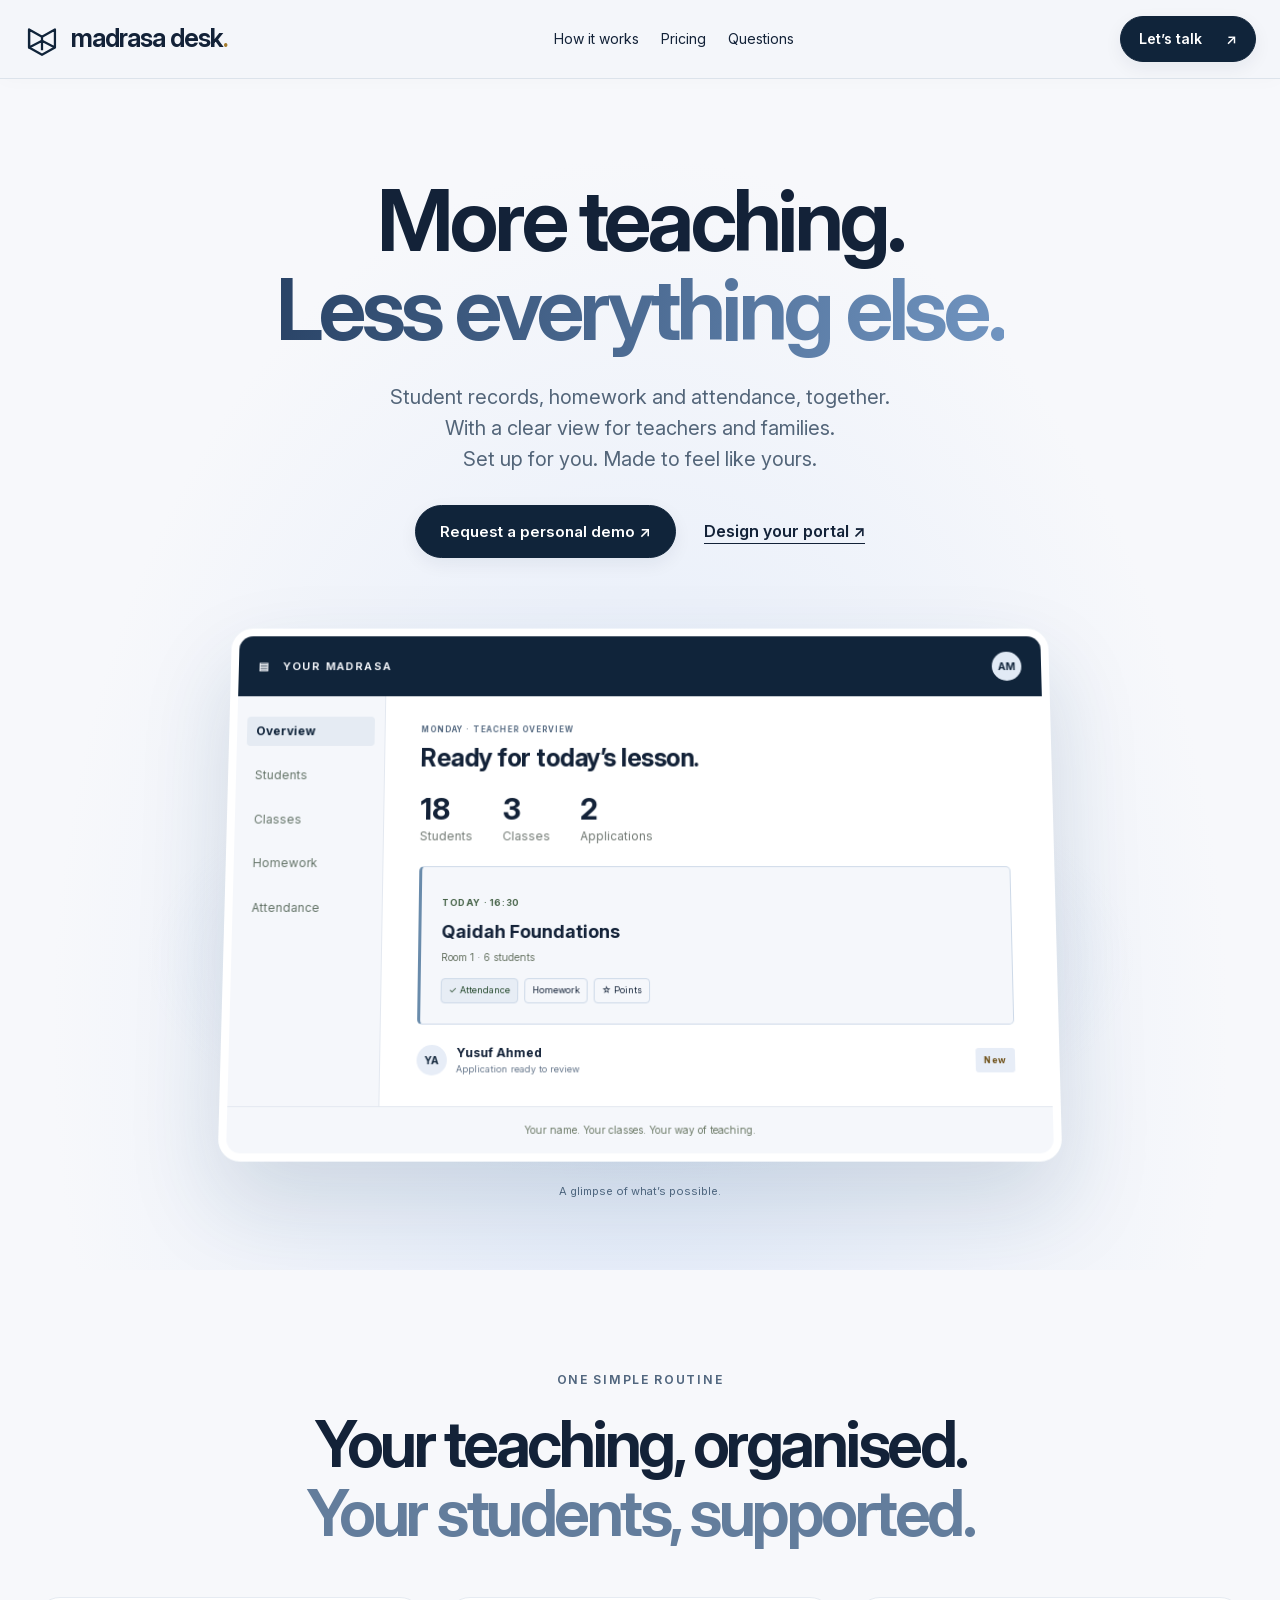
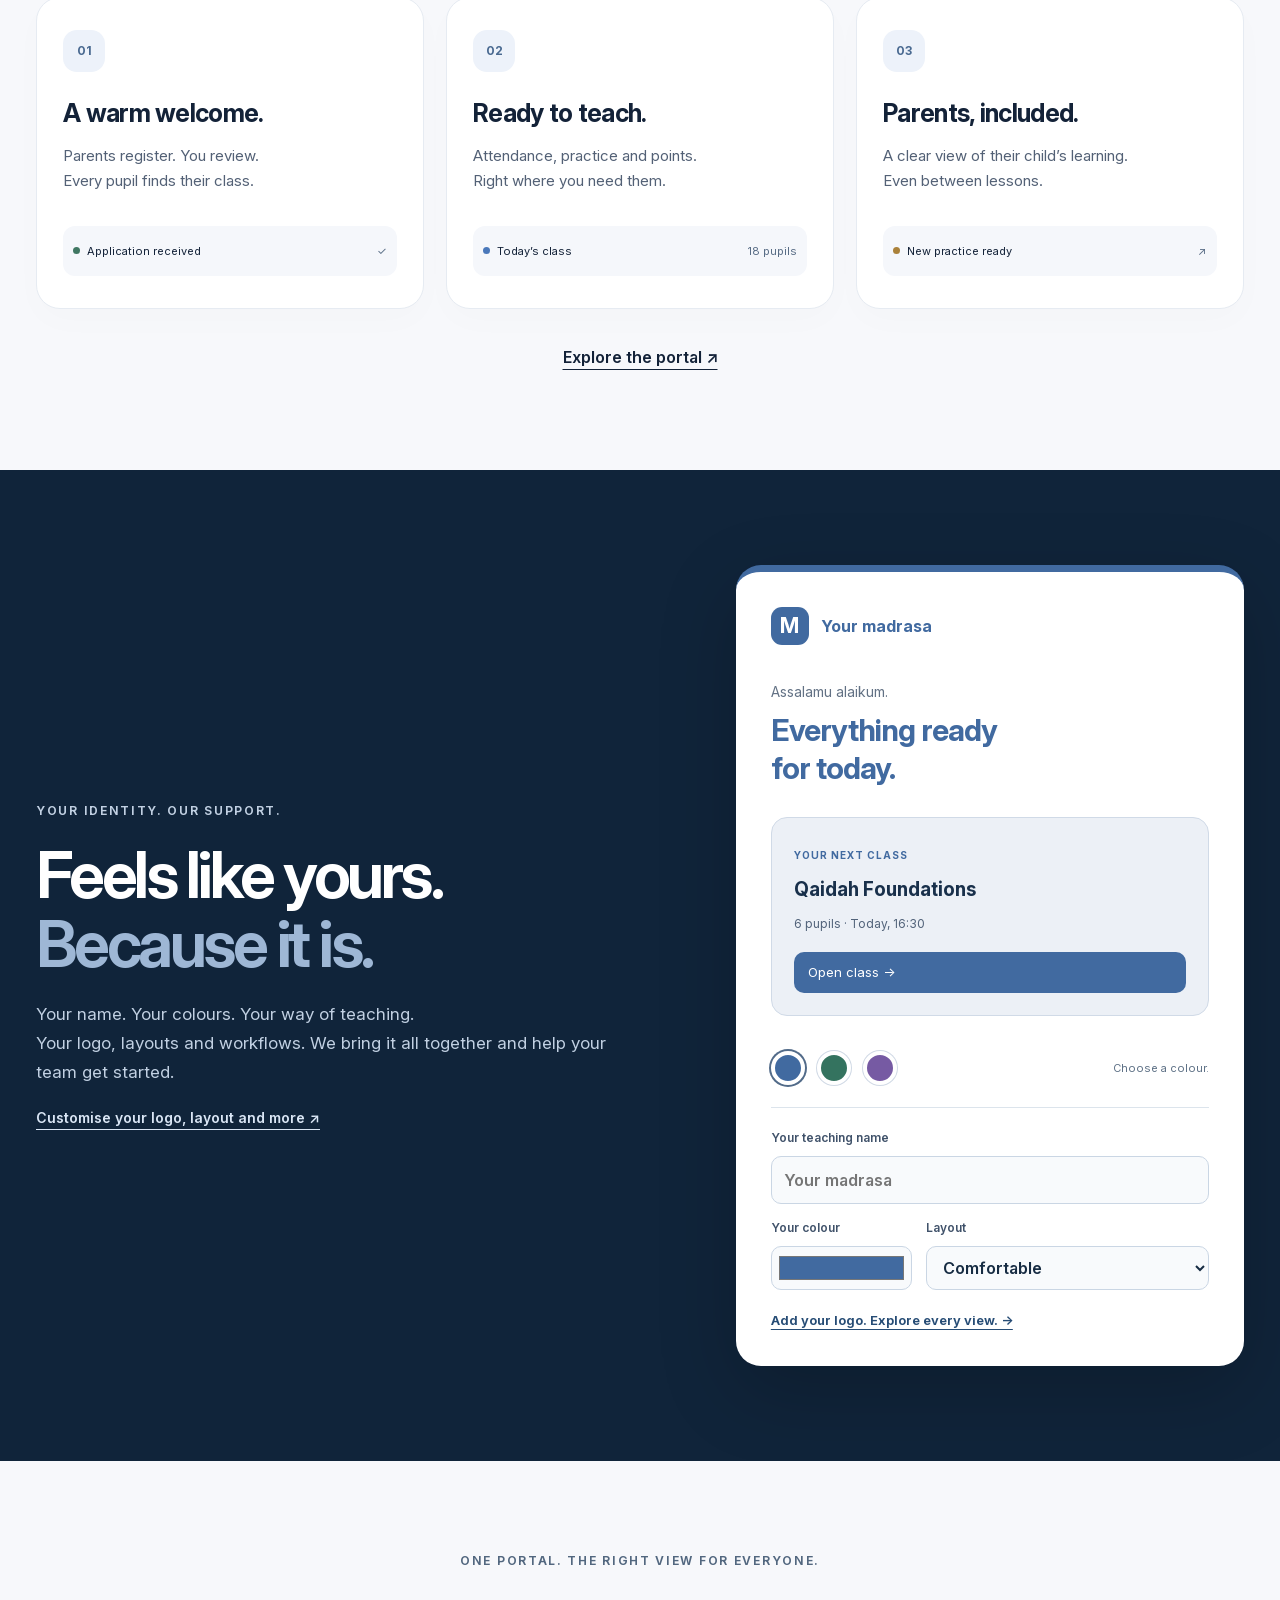
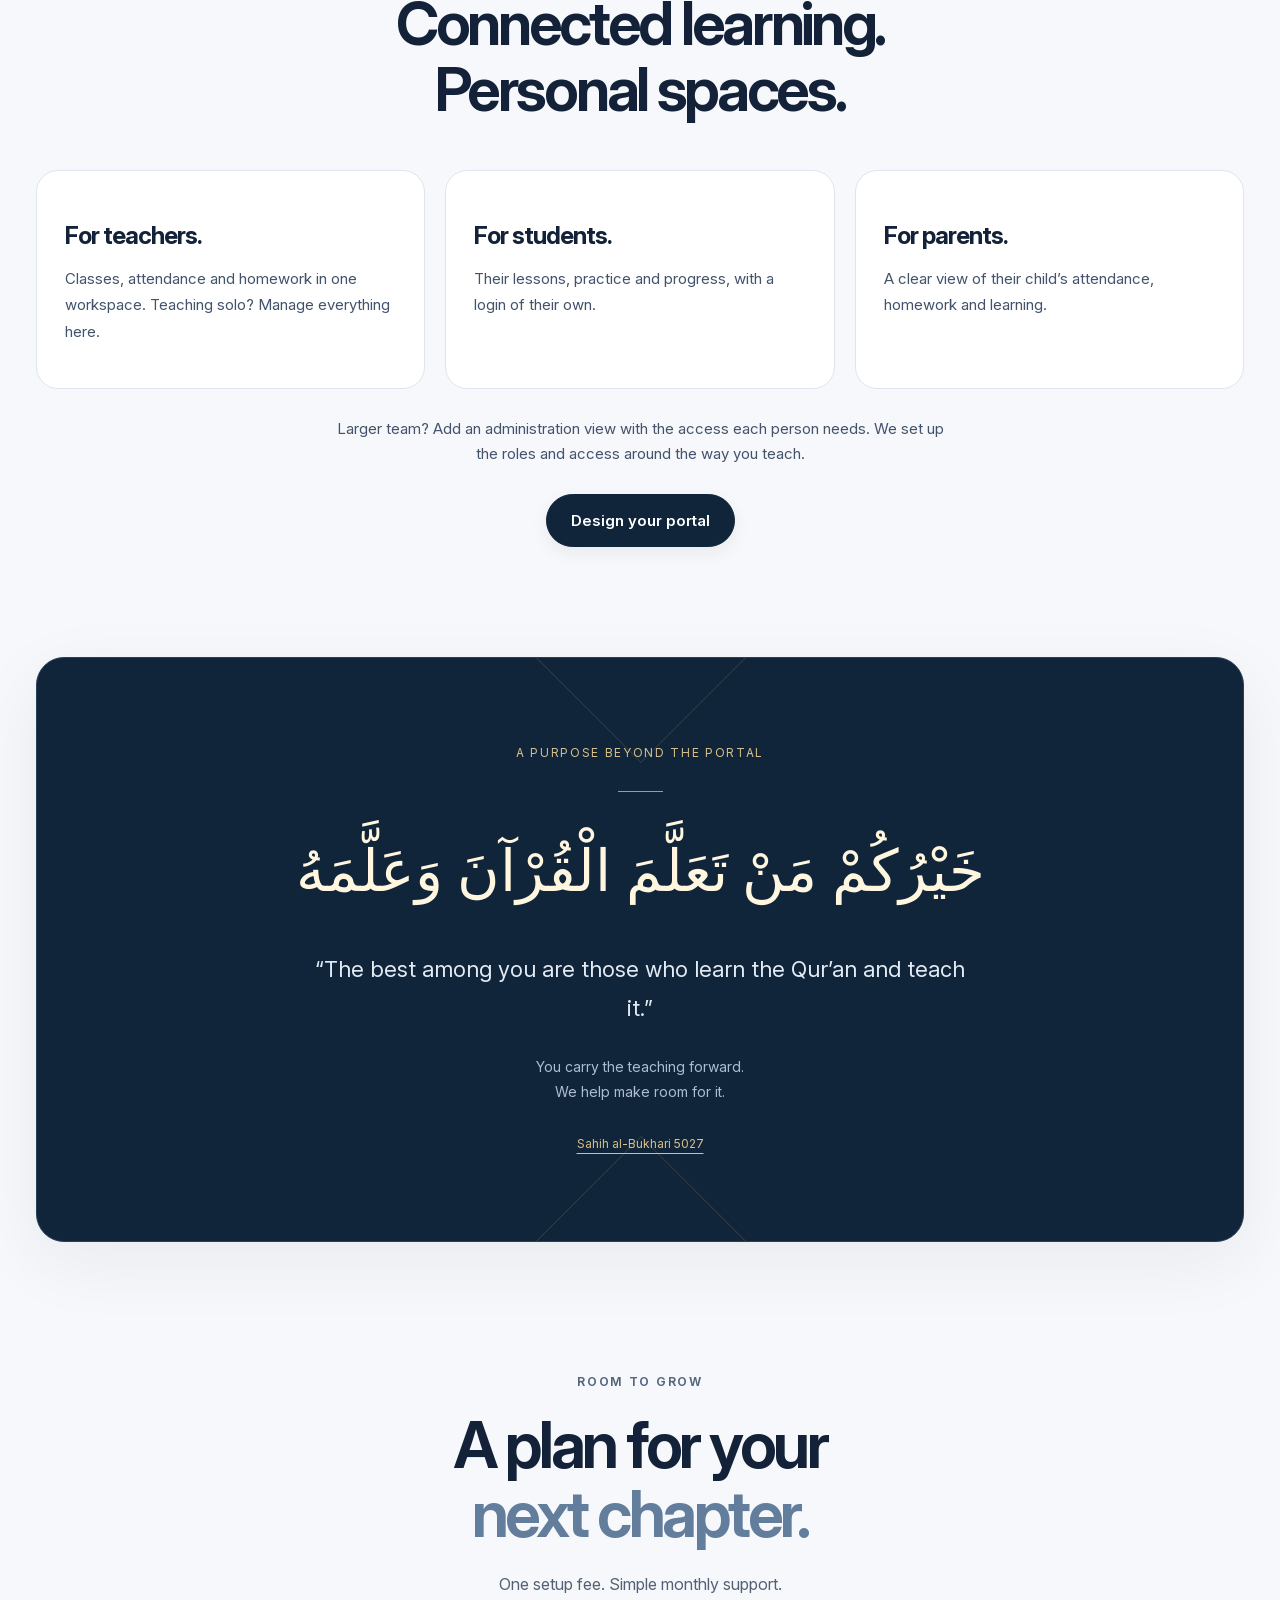
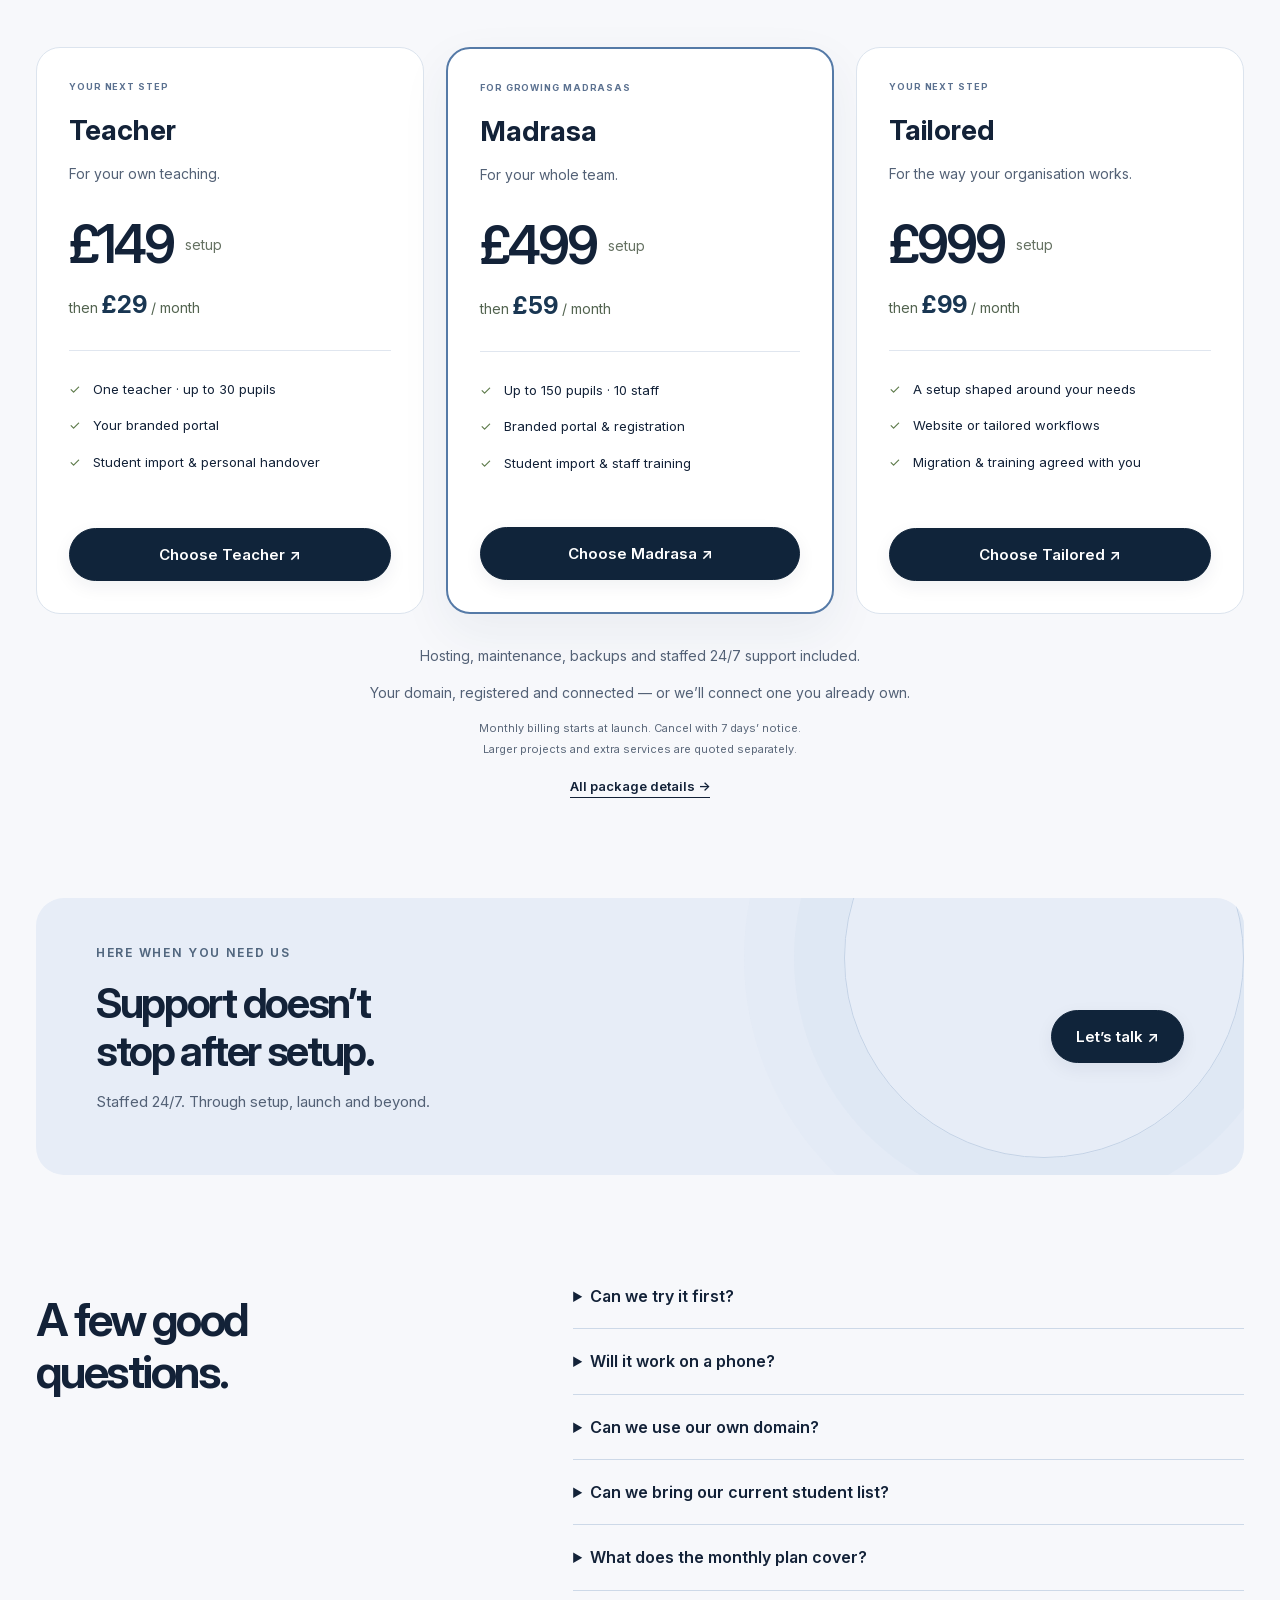
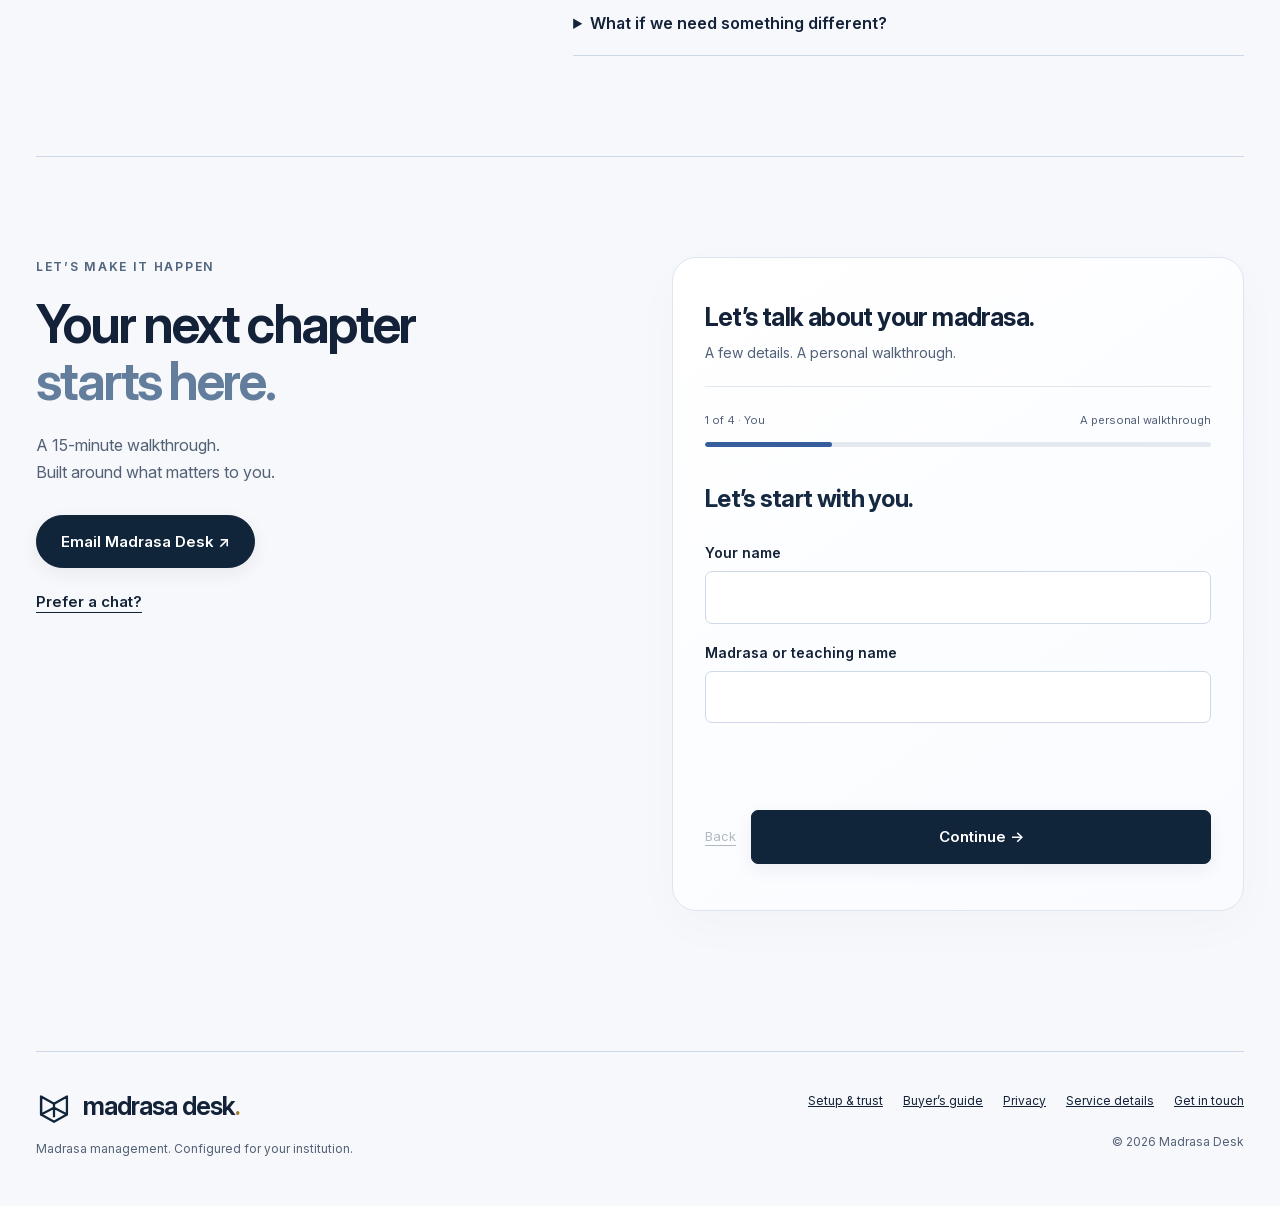
==== commit dec20346: "Smooth enquiry flow and preview portal design choices" ====
--- a/index.html
+++ b/index.html
@@ -1,4 +1,4 @@
-<!doctype html><html lang="en-GB"><head><meta charset="utf-8"><meta name="viewport" content="width=device-width,initial-scale=1"><title>Madrasa management, set up for you | Madrasa Desk</title><meta name="description" content="A branded management portal for UK madrasas, maktabs and Quran teachers. Configuration, student import, training and ongoing support. From £149 + £29/month."><meta property="og:title" content="Madrasa management, set up for you | Madrasa Desk"><meta property="og:description" content="A branded management portal for UK madrasas, maktabs and Quran teachers. Configuration, student import, training and ongoing support. From £149 + £29/month."><link rel="icon" href="assets/favicon.svg" type="image/svg+xml"><link rel="stylesheet" href="style.css?v=20261006-night"><script src="app.js?v=20261006-night" defer></script><link rel="canonical" href="https://madrasadesk.co.uk/"><meta property="og:url" content="https://madrasadesk.co.uk/"><meta property="og:site_name" content="Madrasa Desk"><meta property="og:type" content="website"><meta property="og:image" content="https://madrasadesk.co.uk/assets/share-card.png"><meta property="og:image:width" content="1200"><meta property="og:image:height" content="630"><meta property="og:image:alt" content="Madrasa Desk — Your madrasa. Your own portal. Set up for you."><meta name="twitter:card" content="summary_large_image"><script type="application/ld+json">{"@context": "https://schema.org", "@type": "Organization", "name": "Madrasa Desk", "url": "https://madrasadesk.co.uk/", "logo": "https://madrasadesk.co.uk/assets/mark.svg", "description": "Independent madrasa portal setup and ongoing support."}</script></head><body><a class="skip" href="#main">Skip to content</a><header class="header wrap"><a class="brand" href="./" aria-label="Madrasa Desk home"><img src="assets/mark.svg" alt="" width="36" height="36"><span>madrasa desk<span class="brand-dot">.</span></span></a><nav aria-label="Main navigation"><a href="#how-it-works">How it works</a><a href="#pricing">Pricing</a><a href="#questions">Questions</a></nav><a class="button small" href="#enquire">Let’s talk <span aria-hidden="true">↗</span></a></header><main id="main" class="premium-home"><section class="hero-stage"><div class="hero-copy wrap"><h1>More teaching.<br><span>Less everything else.</span></h1><p>Student records, homework and attendance, together.<br class="desktop-break"> With a clear view for teachers and families.<br class="desktop-break"> Set up for you. Made to feel like yours.</p><div class="hero-actions"><a class="button" href="#enquire">Request a personal demo ↗</a><a class="text-link" href="demo.html" target="_blank" rel="noopener">Design your portal ↗</a></div></div><div class="product-stage wrap" data-depth><div class="product-halo" aria-hidden="true"></div><div class="app-preview"><div class="preview-top"><span class="mini-brand">▤ &nbsp; YOUR MADRASA</span><span class="avatar">AM</span></div><div class="preview-layout"><aside><span class="selected">Overview</span><span>Students</span><span>Classes</span><span>Homework</span><span>Attendance</span></aside><div class="preview-main"><div class="preview-greeting"><span class="eyebrow">MONDAY · TEACHER OVERVIEW</span><h3>Ready for today’s lesson.</h3></div><div class="preview-metrics"><div><strong>18</strong><span>Students</span></div><div><strong>3</strong><span>Classes</span></div><div><strong>2</strong><span>Applications</span></div></div><div class="lesson-card"><span class="tag">TODAY · 16:30</span><h4>Qaidah Foundations</h4><p>Room 1 · 6 students</p><div class="lesson-actions"><span>✓ Attendance</span><span>Homework</span><span>☆ Points</span></div></div><div class="preview-row"><span class="avatar peach">YA</span><div><strong>Yusuf Ahmed</strong><small>Application ready to review</small></div><span class="tag gold">New</span></div></div></div><div class="preview-bottom">Your name. Your classes. Your way of teaching.</div></div><span class="product-caption">A glimpse of what’s possible.</span></div></section>
+<!doctype html><html lang="en-GB"><head><meta charset="utf-8"><meta name="viewport" content="width=device-width,initial-scale=1"><title>Madrasa management, set up for you | Madrasa Desk</title><meta name="description" content="A branded management portal for UK madrasas, maktabs and Quran teachers. Configuration, student import, training and ongoing support. From £149 + £29/month."><meta property="og:title" content="Madrasa management, set up for you | Madrasa Desk"><meta property="og:description" content="A branded management portal for UK madrasas, maktabs and Quran teachers. Configuration, student import, training and ongoing support. From £149 + £29/month."><link rel="icon" href="assets/favicon.svg" type="image/svg+xml"><link rel="stylesheet" href="style.css?v=20261007-smooth2"><script src="app.js?v=20261007-smooth2" defer></script><link rel="canonical" href="https://madrasadesk.co.uk/"><meta property="og:url" content="https://madrasadesk.co.uk/"><meta property="og:site_name" content="Madrasa Desk"><meta property="og:type" content="website"><meta property="og:image" content="https://madrasadesk.co.uk/assets/share-card.png"><meta property="og:image:width" content="1200"><meta property="og:image:height" content="630"><meta property="og:image:alt" content="Madrasa Desk — Your madrasa. Your own portal. Set up for you."><meta name="twitter:card" content="summary_large_image"><script type="application/ld+json">{"@context": "https://schema.org", "@type": "Organization", "name": "Madrasa Desk", "url": "https://madrasadesk.co.uk/", "logo": "https://madrasadesk.co.uk/assets/mark.svg", "description": "Independent madrasa portal setup and ongoing support."}</script></head><body><a class="skip" href="#main">Skip to content</a><header class="header wrap"><a class="brand" href="./" aria-label="Madrasa Desk home"><img src="assets/mark.svg" alt="" width="36" height="36"><span>madrasa desk<span class="brand-dot">.</span></span></a><nav aria-label="Main navigation"><a href="#how-it-works">How it works</a><a href="#pricing">Pricing</a><a href="#questions">Questions</a></nav><a class="button small" href="#enquire">Let’s talk <span aria-hidden="true">↗</span></a></header><main id="main" class="premium-home"><section class="hero-stage"><div class="hero-copy wrap"><h1>More teaching.<br><span>Less everything else.</span></h1><p>Student records, homework and attendance, together.<br class="desktop-break"> With a clear view for teachers and families.<br class="desktop-break"> Set up for you. Made to feel like yours.</p><div class="hero-actions"><a class="button" href="#enquire">Request a personal demo ↗</a><a class="text-link" href="demo.html" target="_blank" rel="noopener">Design your portal ↗</a></div></div><div class="product-stage wrap" data-depth><div class="product-halo" aria-hidden="true"></div><div class="app-preview"><div class="preview-top"><span class="mini-brand">▤ &nbsp; YOUR MADRASA</span><span class="avatar">AM</span></div><div class="preview-layout"><aside><span class="selected">Overview</span><span>Students</span><span>Classes</span><span>Homework</span><span>Attendance</span></aside><div class="preview-main"><div class="preview-greeting"><span class="eyebrow">MONDAY · TEACHER OVERVIEW</span><h3>Ready for today’s lesson.</h3></div><div class="preview-metrics"><div><strong>18</strong><span>Students</span></div><div><strong>3</strong><span>Classes</span></div><div><strong>2</strong><span>Applications</span></div></div><div class="lesson-card"><span class="tag">TODAY · 16:30</span><h4>Qaidah Foundations</h4><p>Room 1 · 6 students</p><div class="lesson-actions"><span>✓ Attendance</span><span>Homework</span><span>☆ Points</span></div></div><div class="preview-row"><span class="avatar peach">YA</span><div><strong>Yusuf Ahmed</strong><small>Application ready to review</small></div><span class="tag gold">New</span></div></div></div><div class="preview-bottom">Your name. Your classes. Your way of teaching.</div></div><span class="product-caption">A glimpse of what’s possible.</span></div></section>
 <section class="journey-section wrap" id="how-it-works"><div class="section-title" data-reveal><span class="eyebrow">ONE SIMPLE ROUTINE</span><h2>Your teaching, organised.<br><span>Your students, supported.</span></h2></div><div class="journey-grid"><article data-reveal><span class="journey-icon">01</span><h3>A warm welcome.</h3><p>Parents register. You review.<br>Every pupil finds their class.</p><div class="mini-event"><span class="event-dot"></span>Application received <span>✓</span></div></article><article data-reveal><span class="journey-icon">02</span><h3>Ready to teach.</h3><p>Attendance, practice and points.<br>Right where you need them.</p><div class="mini-event"><span class="event-dot blue"></span>Today’s class <span>18 pupils</span></div></article><article data-reveal><span class="journey-icon">03</span><h3>Parents, included.</h3><p>A clear view of their child’s learning.<br>Even between lessons.</p><div class="mini-event"><span class="event-dot gold-dot"></span>New practice ready <span>↗</span></div></article></div><a class="text-link" href="demo.html" target="_blank" rel="noopener">Explore the portal ↗</a></section>
 <section class="spotlight"><div class="wrap spotlight-inner"><div data-reveal><span class="eyebrow">YOUR IDENTITY. OUR SUPPORT.</span><h2>Feels like yours.<br><span>Because it is.</span></h2><p>Your name. Your colours. Your way of teaching.<br>Your logo, layouts and workflows. We bring it all together and help your team get started.</p><a class="text-link" href="demo.html" target="_blank" rel="noopener">Customise your logo, layout and more ↗</a></div><div class="identity-card" data-reveal><div class="identity-top"><span class="identity-mark" aria-hidden="true">M</span><strong id="identity-name">Your madrasa</strong></div><p>Assalamu alaikum.</p><h3>Everything ready<br>for today.</h3><div class="identity-lesson"><span>YOUR NEXT CLASS</span><strong>Qaidah Foundations</strong><small>6 pupils · Today, 16:30</small><div class="identity-action">Open class →</div></div><div class="colour-picker" aria-label="Preview portal colour"><button class="swatch active" data-colour="blue" aria-label="Blue portal" aria-pressed="true"></button><button class="swatch" data-colour="green" aria-label="Green portal" aria-pressed="false"></button><button class="swatch" data-colour="purple" aria-label="Purple portal" aria-pressed="false"></button><span>Choose a colour.</span></div><div class="identity-controls"><label>Your teaching name<input id="brand-preview-name" maxlength="40" placeholder="Your madrasa" autocomplete="off"></label><div class="identity-control-row"><label>Your colour<input type="color" id="brand-preview-colour" value="#416aa0"></label><label>Layout<select id="brand-preview-layout"><option value="comfortable">Comfortable</option><option value="compact">Compact</option></select></label></div><a class="identity-design-link" href="demo.html" target="_blank" rel="noopener">Add your logo. Explore every view. →</a></div></div></div></section>
 <section class="portal-roles wrap" data-reveal><span class="eyebrow">ONE PORTAL. THE RIGHT VIEW FOR EVERYONE.</span><h2>Connected learning.<br>Personal spaces.</h2><div class="role-grid"><article><h3>For teachers.</h3><p>Classes, attendance and homework in one workspace. Teaching solo? Manage everything here.</p></article><article><h3>For students.</h3><p>Their lessons, practice and progress, with a login of their own.</p></article><article><h3>For parents.</h3><p>A clear view of their child’s attendance, homework and learning.</p></article></div><p class="roles-note">Larger team? Add an administration view with the access each person needs. We set up the roles and access around the way you teach.</p><a class="button" href="demo.html" target="_blank" rel="noopener">Design your portal</a></section><section class="hadith-section wrap" data-reveal><span class="hadith-kicker">A purpose beyond the portal</span><span class="hadith-rule" aria-hidden="true"></span><p lang="ar" dir="rtl" class="hadith-arabic">خَيْرُكُمْ مَنْ تَعَلَّمَ الْقُرْآنَ وَعَلَّمَهُ</p><p class="hadith-translation">“The best among you are those who learn the Qur’an and teach it.”</p><p class="hadith-purpose">You carry the teaching forward.<br>We help make room for it.</p><a href="https://sunnah.com/bukhari:5027" target="_blank" rel="noopener">Sahih al-Bukhari 5027</a></section><section class="section wrap pricing-clean" id="pricing"><div class="section-title" data-reveal><span class="eyebrow">ROOM TO GROW</span><h2>A plan for your<br><span>next chapter.</span></h2><p>One setup fee. Simple monthly support.</p></div><div class="plan-grid"><article class="price-card plan-card " data-reveal><span class="plan-label">YOUR NEXT STEP</span><h3>Teacher</h3><p>For your own teaching.</p><div class="price"><strong>£149</strong><span>setup</span></div><p class="monthly">then <strong>£29</strong> / month</p><ul class="checklist"><li>One teacher · up to 30 pupils</li><li>Your branded portal</li><li>Student import & personal handover</li></ul><a class="button" href="#enquire" data-plan="Teacher">Choose Teacher ↗</a></article><article class="price-card plan-card recommended" data-reveal><span class="plan-label">FOR GROWING MADRASAS</span><h3>Madrasa</h3><p>For your whole team.</p><div class="price"><strong>£499</strong><span>setup</span></div><p class="monthly">then <strong>£59</strong> / month</p><ul class="checklist"><li>Up to 150 pupils · 10 staff</li><li>Branded portal & registration</li><li>Student import & staff training</li></ul><a class="button" href="#enquire" data-plan="Madrasa">Choose Madrasa ↗</a></article><article class="price-card plan-card " data-reveal><span class="plan-label">YOUR NEXT STEP</span><h3>Tailored</h3><p>For the way your organisation works.</p><div class="price"><strong>£999</strong><span>setup</span></div><p class="monthly">then <strong>£99</strong> / month</p><ul class="checklist"><li>A setup shaped around your needs</li><li>Website or tailored workflows</li><li>Migration & training agreed with you</li></ul><a class="button" href="#enquire" data-plan="Tailored">Choose Tailored ↗</a></article></div><div class="pricing-footnote"><p>Hosting, maintenance, backups and staffed 24/7 support included.</p><p>Your domain, registered and connected — or we’ll connect one you already own.</p><p class="micro">Monthly billing starts at launch. Cancel with 7 days’ notice.<br>Larger projects and extra services are quoted separately.</p><a class="text-link" href="service.html">All package details →</a></div></section>
@@ -8,5 +8,5 @@
 <div class="enquiry-step" data-step="0"><h4 tabindex="-1">Let’s start with you.</h4><label>Your name<input name="name" autocomplete="name" maxlength="100" required></label><label>Madrasa or teaching name<input name="organisation" autocomplete="organization" maxlength="160" required></label></div>
 <div class="enquiry-step" data-step="1"><h4 tabindex="-1">Who do you teach?</h4><fieldset class="size-options"><legend>How many students do you teach?</legend><div><label><input type="radio" name="size" value="Under 30" required><span>Under 30</span></label><label><input type="radio" name="size" value="30–75" required><span>30–75</span></label><label><input type="radio" name="size" value="76–150" required><span>76–150</span></label><label><input type="radio" name="size" value="Over 150" required><span>Over 150</span></label></div></fieldset><label>Which setup interests you?<select name="package"><option value="Not sure yet">Help me choose</option><option>Teacher</option><option>Madrasa</option><option>Tailored</option></select></label></div>
 <div class="enquiry-step" data-step="2"><h4 tabindex="-1">What would make a difference?</h4><label>Tell us what you have in mind<textarea name="message" rows="4" maxlength="1900" placeholder="Perhaps easier attendance, homework in one place, or a fresh start for your madrasa…" required></textarea></label></div>
-<div class="enquiry-step" data-step="3"><h4 tabindex="-1">Where can we reach you?</h4><label>Email address<input name="email" type="email" autocomplete="email" maxlength="200" required></label><div id="enquiry-review" class="enquiry-review"></div><label class="consent"><input type="checkbox" name="privacy" required><span>I’ve read the <a href="privacy.html">privacy notice</a>. Please contact me about this enquiry.</span></label></div>
+<div class="enquiry-step" data-step="3"><h4 tabindex="-1">Where can we reach you?</h4><label>Email address<input name="email" type="email" autocomplete="email" maxlength="200" required></label><label class="consent"><input type="checkbox" name="privacy" required><span>I’ve read the <a href="privacy.html">privacy notice</a>. Please contact me about this enquiry.</span></label></div>
 <div class="enquiry-controls" hidden><button type="button" class="text-link" id="enquiry-back">Back</button><button type="button" class="button" id="enquiry-next">Continue →</button></div><label class="trap" aria-hidden="true">Leave this empty<input name="website" tabindex="-1" autocomplete="off"></label><button class="button" type="submit">Request a demo <span aria-hidden="true">↗</span></button><p id="form-status" role="status" tabindex="-1"></p><noscript><p>Enable JavaScript to send this form, or <a href="mailto:hello@madrasadesk.co.uk?subject=Madrasa%20Desk%20demo%20enquiry">email Madrasa Desk about a demo</a>.</p></noscript></form></section></main><footer class="wrap footer"><div><a class="brand" href="./" aria-label="Madrasa Desk home"><img src="assets/mark.svg" alt="" width="36" height="36"><span>madrasa desk<span class="brand-dot">.</span></span></a><p>Madrasa management. Configured for your institution.</p></div><div><a href="trust.html">Setup &amp; trust</a><a href="choosing-a-madrasa-system.html">Buyer’s guide</a><a href="privacy.html">Privacy</a><a href="service.html">Service details</a><a href="#enquire">Get in touch</a><p>© 2026 Madrasa Desk</p></div></footer></body></html>
--- a/style.css
+++ b/style.css
@@ -54,3 +54,5 @@
 .identity-controls{border-top:1px solid #dce4ec;margin-top:22px;padding-top:20px;text-align:left}.identity-controls label{display:block;color:#40526a;font-size:12px;font-weight:600;letter-spacing:0}.identity-controls input,.identity-controls select{margin-top:8px;width:100%;border:1px solid #cad6e4;background:#f8fafc;color:#172c43;border-radius:10px;padding:10px 12px;font:inherit;font-size:16px;min-width:0}.identity-controls input[type=color]{height:44px;padding:5px;cursor:pointer}.identity-control-row{display:grid;grid-template-columns:1fr 2fr;gap:14px;margin-top:14px}.identity-design-link{display:block;margin-top:20px;color:#264c75;font-size:13px;font-weight:650;text-underline-offset:4px}.identity-card[data-layout=compact] .identity-lesson{padding:12px}.identity-card[data-layout=compact] h3{font-size:28px;margin:14px 0}.identity-card[data-layout=compact] .identity-action{padding:8px 12px;margin-top:10px}.identity-card #identity-name{overflow-wrap:anywhere;min-width:0}.identity-top{min-width:0}.identity-mark{flex-shrink:0}.hadith-section{background:#10243a;color:#fff;padding:85px 35px;border:1px solid #284159;border-radius:28px;box-shadow:0 20px 70px #10243a10}.hadith-section:before,.hadith-section:after{content:'';position:absolute;width:230px;height:230px;border:1px solid #c4a46230;transform:rotate(45deg);pointer-events:none}.hadith-section:before{top:-175px;left:calc(50% - 115px)}.hadith-section:after{bottom:-175px;left:calc(50% - 115px)}.hadith-kicker{display:block;color:#d6bf8a;font-size:12px;letter-spacing:.14em;text-transform:uppercase}.hadith-rule{display:block;width:45px;height:1px;background:#ba9857;margin:28px auto}.hadith-section p.hadith-arabic{color:#fff6df;font-family:'Geeza Pro','Noto Naskh Arabic','Traditional Arabic',serif;font-size:clamp(32px,4.7vw,58px);line-height:1.8;margin:10px auto 25px}.hadith-section p.hadith-translation{color:#e2eaf3;font-size:clamp(17px,2vw,22px);max-width:650px}.hadith-section p.hadith-purpose{color:#acbdd0;font-size:14px;margin:25px auto}.hadith-section>a{color:#d9bf87}.comparison-guide{font-size:15px;line-height:1.8;color:#45586e;max-width:780px;margin:28px 0}.comparison-plan li{padding:12px 0}.comparison-plan .plan-label{min-height:18px}@media(max-width:760px){.hadith-section{padding:50px 22px}.hadith-kicker{font-size:10px}.hadith-section p.hadith-arabic{font-size:33px}.identity-controls{margin-top:18px}.comparison-plan li{font-size:14px}.comparison-grid{gap:26px}}
 /* Keep the progressive form controls within narrow phone screens. */
 .contact-form .enquiry-controls .button{width:auto;min-width:0;flex:1}.contact-form .enquiry-controls #enquiry-back{width:auto;flex:0 0 auto}.contact-form{min-width:0}.identity-controls input:focus,.identity-controls select:focus{outline:3px solid #7d9dbf;outline-offset:2px}
+
+.contact-form.enquiry-enhanced .enquiry-step{min-height:var(--step-height,320px);animation:none!important}.enquiry-enhanced{overflow-anchor:none}.enquiry-step h4:focus{outline:none}.form-success:focus{outline:none}#questions details{overflow-anchor:none}#questions summary{transition:color .2s}#questions details[open] summary{color:#315e91}
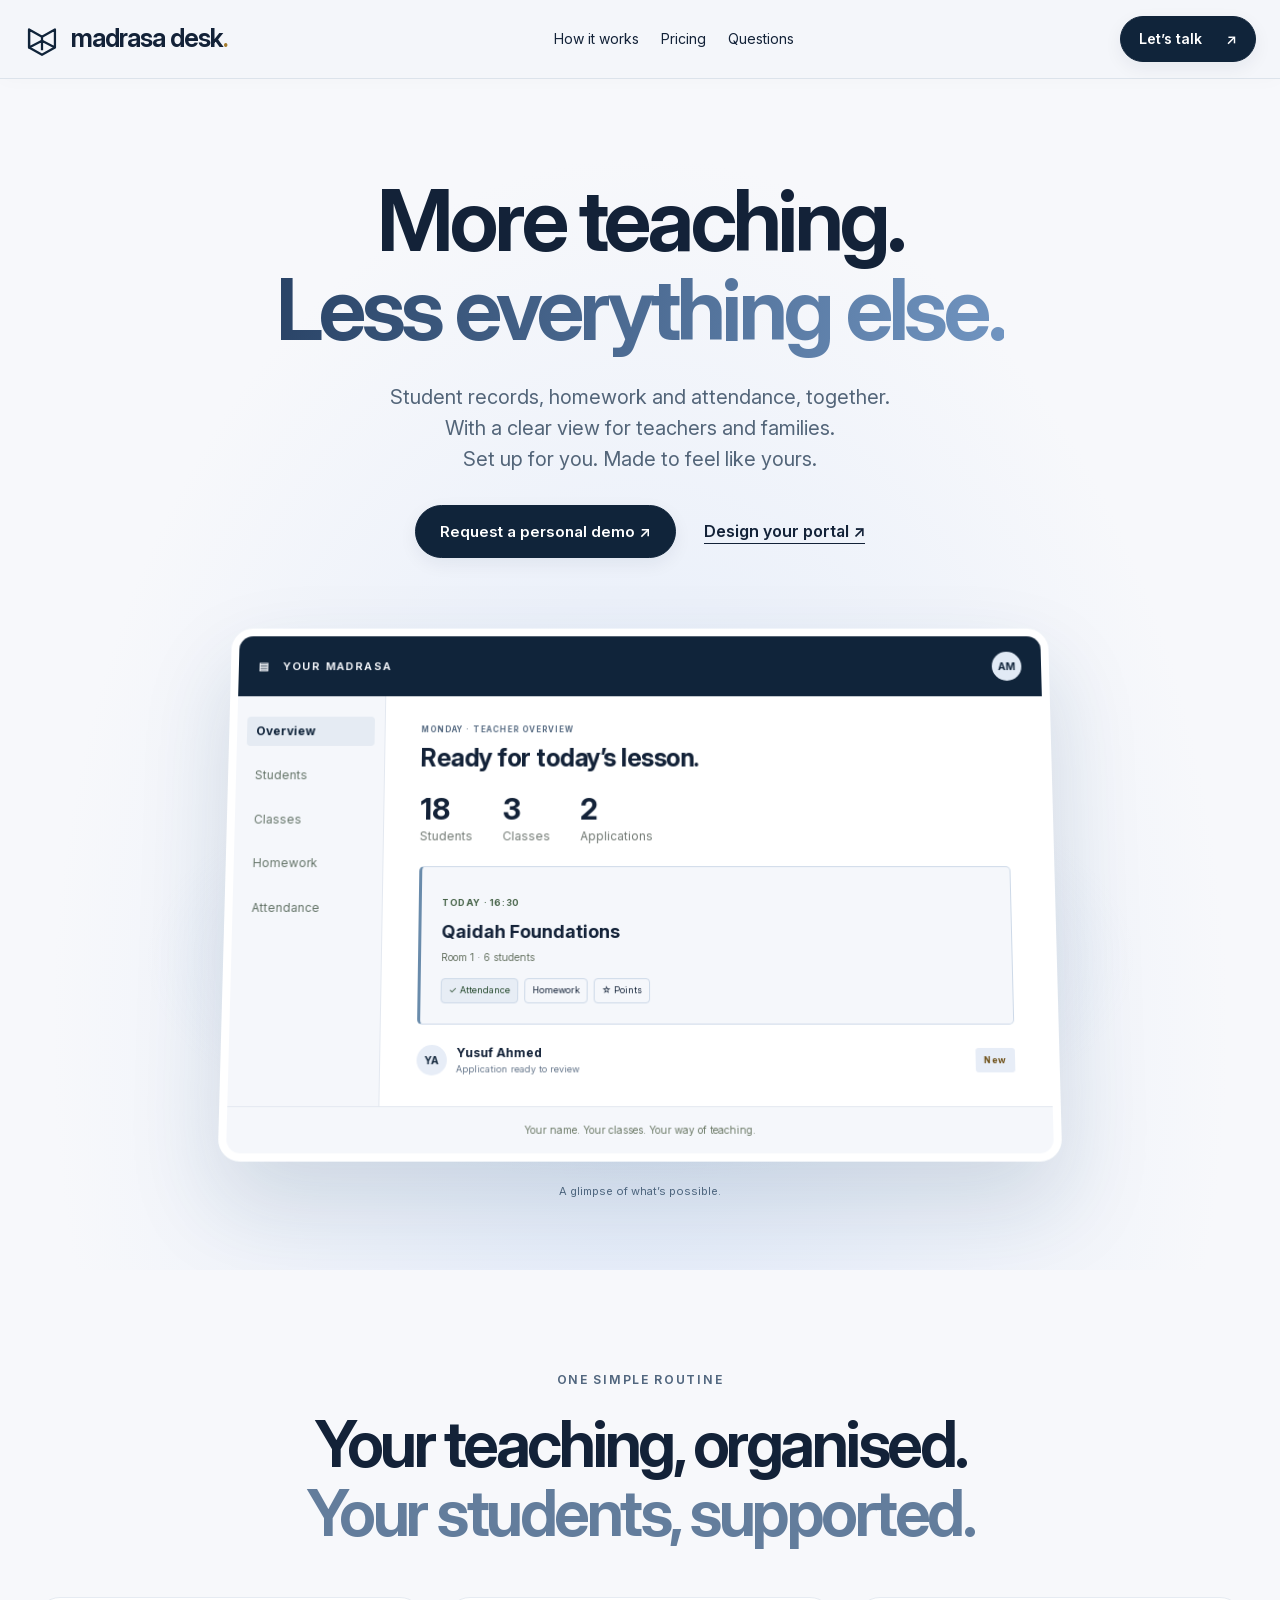
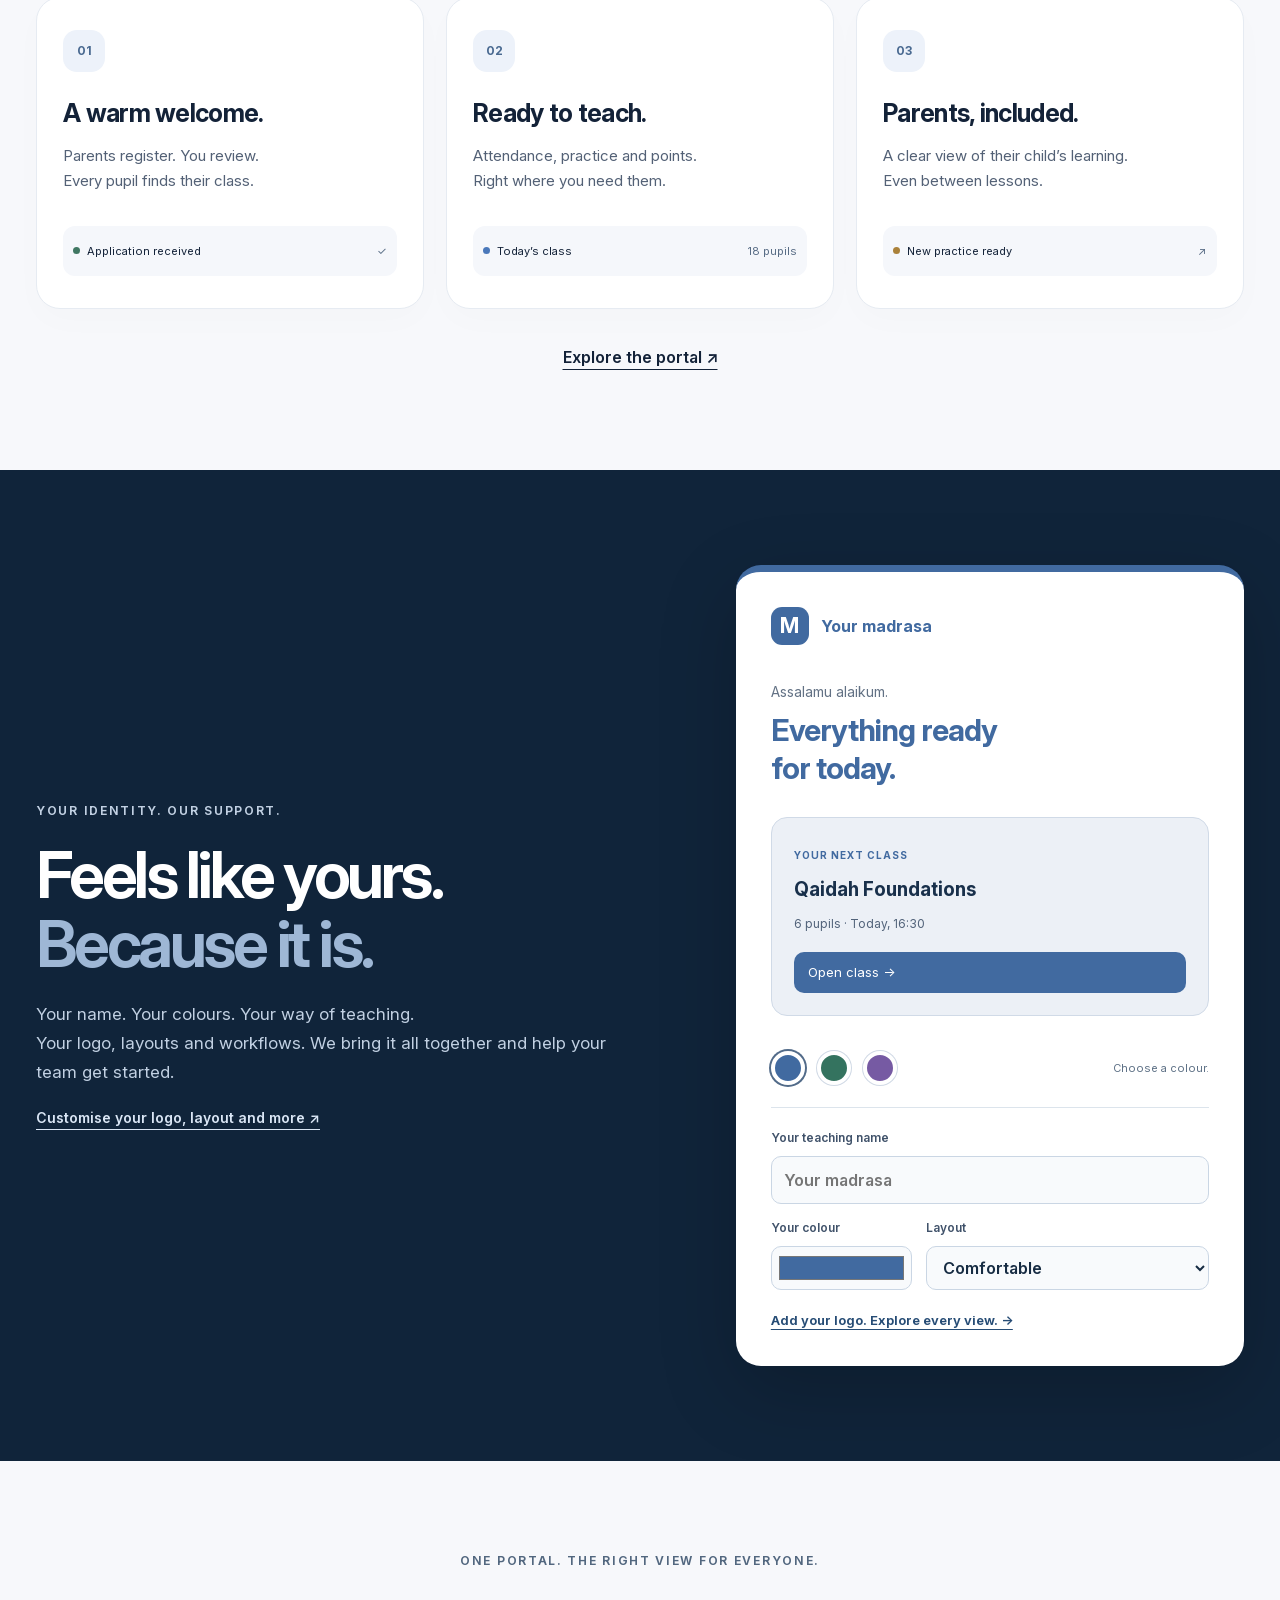
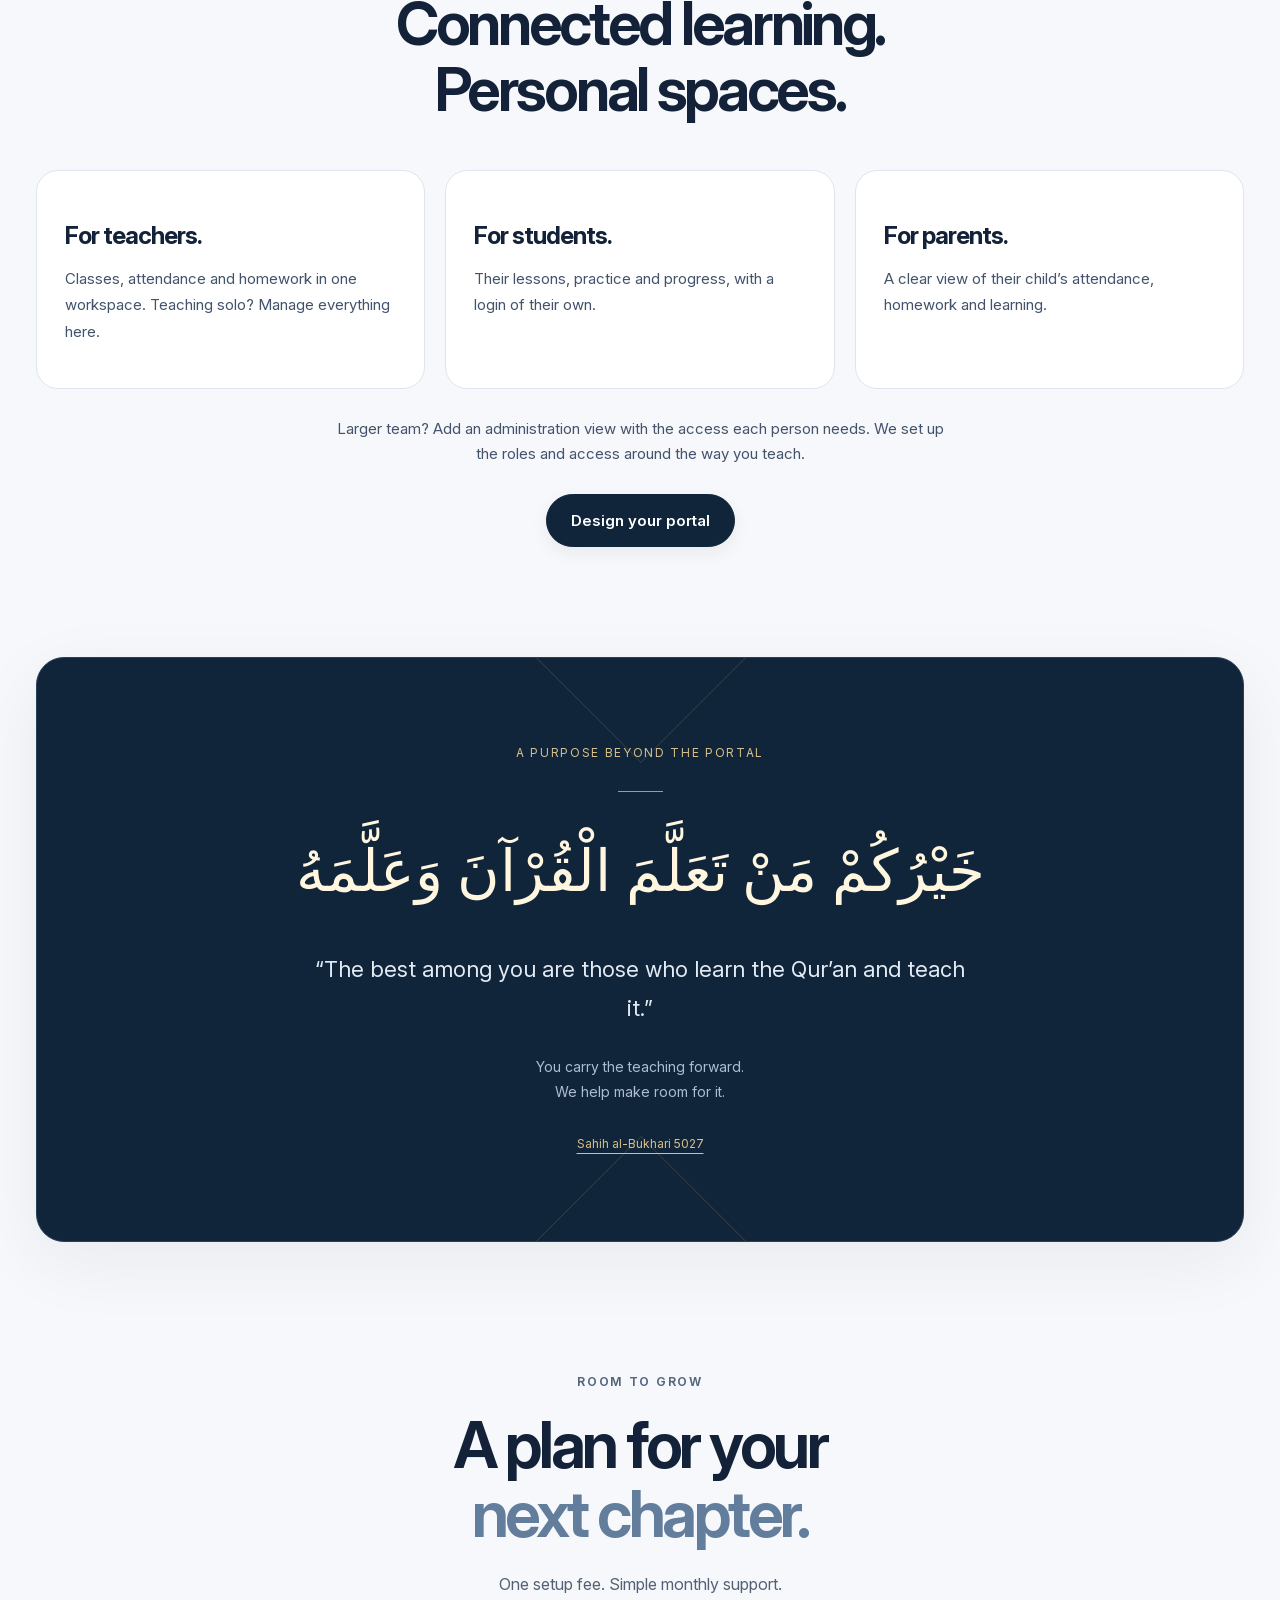
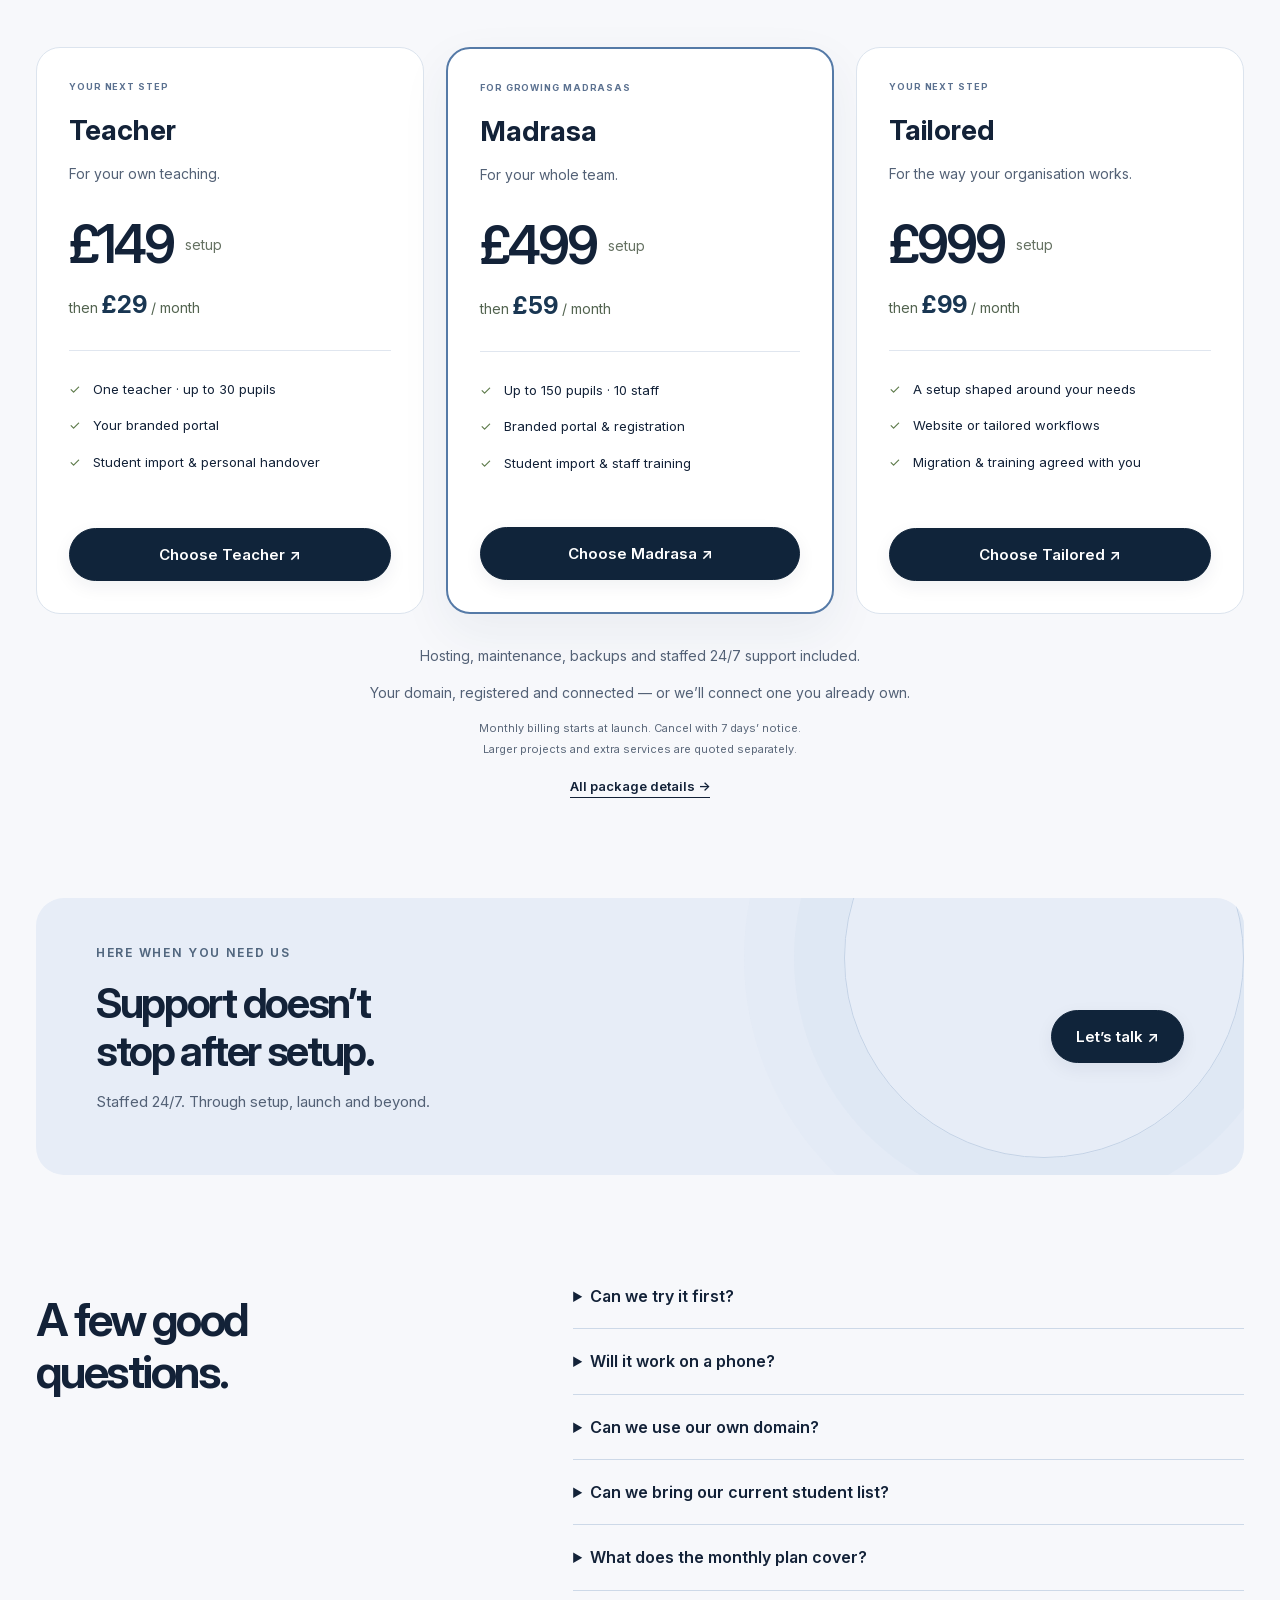
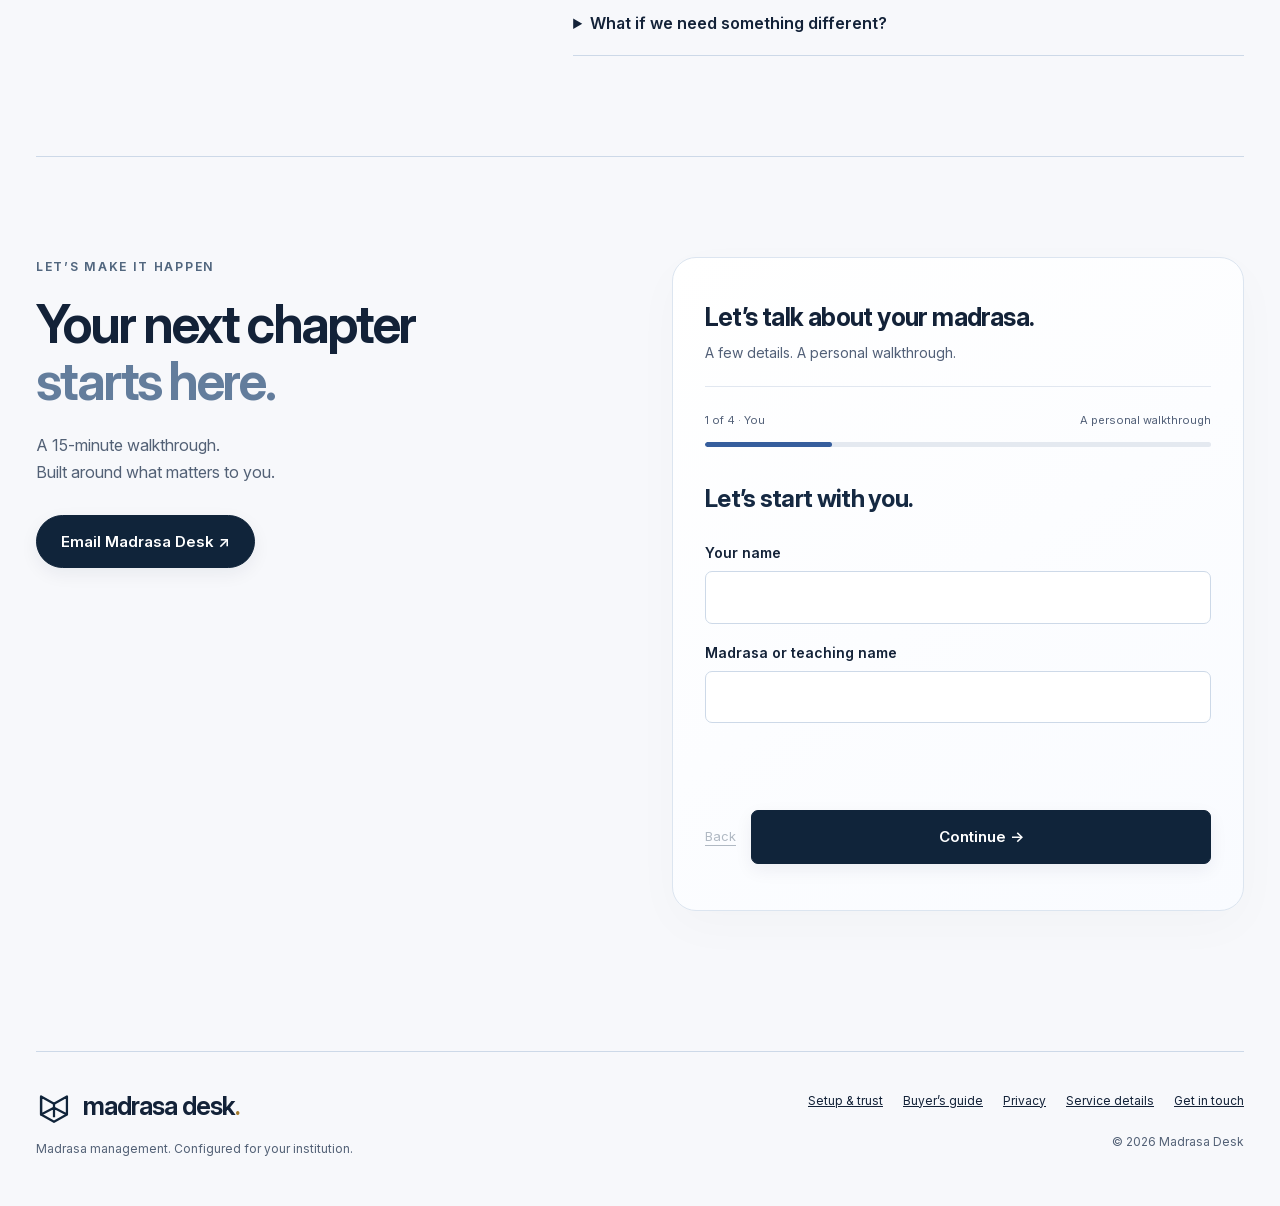
==== commit d98b031e: "Remove personal phone contact from public website" ====
--- a/index.html
+++ b/index.html
@@ -4,7 +4,7 @@
 <section class="portal-roles wrap" data-reveal><span class="eyebrow">ONE PORTAL. THE RIGHT VIEW FOR EVERYONE.</span><h2>Connected learning.<br>Personal spaces.</h2><div class="role-grid"><article><h3>For teachers.</h3><p>Classes, attendance and homework in one workspace. Teaching solo? Manage everything here.</p></article><article><h3>For students.</h3><p>Their lessons, practice and progress, with a login of their own.</p></article><article><h3>For parents.</h3><p>A clear view of their child’s attendance, homework and learning.</p></article></div><p class="roles-note">Larger team? Add an administration view with the access each person needs. We set up the roles and access around the way you teach.</p><a class="button" href="demo.html" target="_blank" rel="noopener">Design your portal</a></section><section class="hadith-section wrap" data-reveal><span class="hadith-kicker">A purpose beyond the portal</span><span class="hadith-rule" aria-hidden="true"></span><p lang="ar" dir="rtl" class="hadith-arabic">خَيْرُكُمْ مَنْ تَعَلَّمَ الْقُرْآنَ وَعَلَّمَهُ</p><p class="hadith-translation">“The best among you are those who learn the Qur’an and teach it.”</p><p class="hadith-purpose">You carry the teaching forward.<br>We help make room for it.</p><a href="https://sunnah.com/bukhari:5027" target="_blank" rel="noopener">Sahih al-Bukhari 5027</a></section><section class="section wrap pricing-clean" id="pricing"><div class="section-title" data-reveal><span class="eyebrow">ROOM TO GROW</span><h2>A plan for your<br><span>next chapter.</span></h2><p>One setup fee. Simple monthly support.</p></div><div class="plan-grid"><article class="price-card plan-card " data-reveal><span class="plan-label">YOUR NEXT STEP</span><h3>Teacher</h3><p>For your own teaching.</p><div class="price"><strong>£149</strong><span>setup</span></div><p class="monthly">then <strong>£29</strong> / month</p><ul class="checklist"><li>One teacher · up to 30 pupils</li><li>Your branded portal</li><li>Student import & personal handover</li></ul><a class="button" href="#enquire" data-plan="Teacher">Choose Teacher ↗</a></article><article class="price-card plan-card recommended" data-reveal><span class="plan-label">FOR GROWING MADRASAS</span><h3>Madrasa</h3><p>For your whole team.</p><div class="price"><strong>£499</strong><span>setup</span></div><p class="monthly">then <strong>£59</strong> / month</p><ul class="checklist"><li>Up to 150 pupils · 10 staff</li><li>Branded portal & registration</li><li>Student import & staff training</li></ul><a class="button" href="#enquire" data-plan="Madrasa">Choose Madrasa ↗</a></article><article class="price-card plan-card " data-reveal><span class="plan-label">YOUR NEXT STEP</span><h3>Tailored</h3><p>For the way your organisation works.</p><div class="price"><strong>£999</strong><span>setup</span></div><p class="monthly">then <strong>£99</strong> / month</p><ul class="checklist"><li>A setup shaped around your needs</li><li>Website or tailored workflows</li><li>Migration & training agreed with you</li></ul><a class="button" href="#enquire" data-plan="Tailored">Choose Tailored ↗</a></article></div><div class="pricing-footnote"><p>Hosting, maintenance, backups and staffed 24/7 support included.</p><p>Your domain, registered and connected — or we’ll connect one you already own.</p><p class="micro">Monthly billing starts at launch. Cancel with 7 days’ notice.<br>Larger projects and extra services are quoted separately.</p><a class="text-link" href="service.html">All package details →</a></div></section>
 <section class="support-banner wrap" data-reveal><span class="support-orbit" aria-hidden="true"></span><div><span class="eyebrow">HERE WHEN YOU NEED US</span><h2>Support doesn’t<br>stop after setup.</h2><p>Staffed 24/7. Through setup, launch and beyond.</p></div><a class="button" href="#enquire">Let’s talk ↗</a></section>
 <section class="section wrap faq-section" id="questions"><div><h2>A few good<br>questions.</h2></div><div class="faqs"><details><summary>Can we try it first?</summary><p>Yes. Explore the interactive demo, then book a personal walkthrough around your priorities.</p></details><details><summary>Will it work on a phone?</summary><p>Yes. The portal works in a browser on phones and computers. No app download needed.</p></details><details><summary>Can we use our own domain?</summary><p>Yes. We can connect your existing domain or a subdomain, such as portal.yourname.co.uk, while keeping your current website. If you need a new domain, domain registration is included while your plan is active. Premium domains are quoted separately and agreed before purchase.</p></details><details><summary>Can we bring our current student list?</summary><p>Yes. Standard setup includes one clean spreadsheet import. We agree the fields and help you prepare it.</p></details><details><summary>What does the monthly plan cover?</summary><p>Hosting, backups, routine maintenance and staffed 24/7 support. Your agreement sets the support and recovery arrangements.</p></details><details><summary>What if we need something different?</summary><p>We agree the scope before you commit. Larger projects, payment collection and extra integrations are quoted separately. <a href="service.html">See the details.</a></p></details></div></section>
-<section class="section wrap contact-section" id="enquire"><div data-reveal><span class="eyebrow">LET’S MAKE IT HAPPEN</span><h2>Your next chapter<br><span>starts here.</span></h2><p>A 15-minute walkthrough.<br>Built around what matters to you.</p><div class="contact-actions"><a class="button" href="mailto:hello@madrasadesk.co.uk">Email Madrasa Desk ↗</a><a class="text-link" href="tel:+447474089238">Prefer a chat?</a></div></div><form id="enquiry-form" class="contact-form"><div class="form-heading"><span class="eyebrow">YOUR NEXT STEP</span><h3>Let’s talk about your madrasa.</h3><p>A few details. A personal walkthrough.</p></div><div class="enquiry-progress" hidden><div class="row"><span id="enquiry-step-label">1 of 4 · You</span><span>A personal walkthrough</span></div><div class="enquiry-track" role="progressbar" aria-label="Enquiry progress" aria-valuemin="0" aria-valuemax="4" aria-valuenow="1"><i></i></div></div>
+<section class="section wrap contact-section" id="enquire"><div data-reveal><span class="eyebrow">LET’S MAKE IT HAPPEN</span><h2>Your next chapter<br><span>starts here.</span></h2><p>A 15-minute walkthrough.<br>Built around what matters to you.</p><div class="contact-actions"><a class="button" href="mailto:hello@madrasadesk.co.uk">Email Madrasa Desk ↗</a></div></div><form id="enquiry-form" class="contact-form"><div class="form-heading"><span class="eyebrow">YOUR NEXT STEP</span><h3>Let’s talk about your madrasa.</h3><p>A few details. A personal walkthrough.</p></div><div class="enquiry-progress" hidden><div class="row"><span id="enquiry-step-label">1 of 4 · You</span><span>A personal walkthrough</span></div><div class="enquiry-track" role="progressbar" aria-label="Enquiry progress" aria-valuemin="0" aria-valuemax="4" aria-valuenow="1"><i></i></div></div>
 <div class="enquiry-step" data-step="0"><h4 tabindex="-1">Let’s start with you.</h4><label>Your name<input name="name" autocomplete="name" maxlength="100" required></label><label>Madrasa or teaching name<input name="organisation" autocomplete="organization" maxlength="160" required></label></div>
 <div class="enquiry-step" data-step="1"><h4 tabindex="-1">Who do you teach?</h4><fieldset class="size-options"><legend>How many students do you teach?</legend><div><label><input type="radio" name="size" value="Under 30" required><span>Under 30</span></label><label><input type="radio" name="size" value="30–75" required><span>30–75</span></label><label><input type="radio" name="size" value="76–150" required><span>76–150</span></label><label><input type="radio" name="size" value="Over 150" required><span>Over 150</span></label></div></fieldset><label>Which setup interests you?<select name="package"><option value="Not sure yet">Help me choose</option><option>Teacher</option><option>Madrasa</option><option>Tailored</option></select></label></div>
 <div class="enquiry-step" data-step="2"><h4 tabindex="-1">What would make a difference?</h4><label>Tell us what you have in mind<textarea name="message" rows="4" maxlength="1900" placeholder="Perhaps easier attendance, homework in one place, or a fresh start for your madrasa…" required></textarea></label></div>
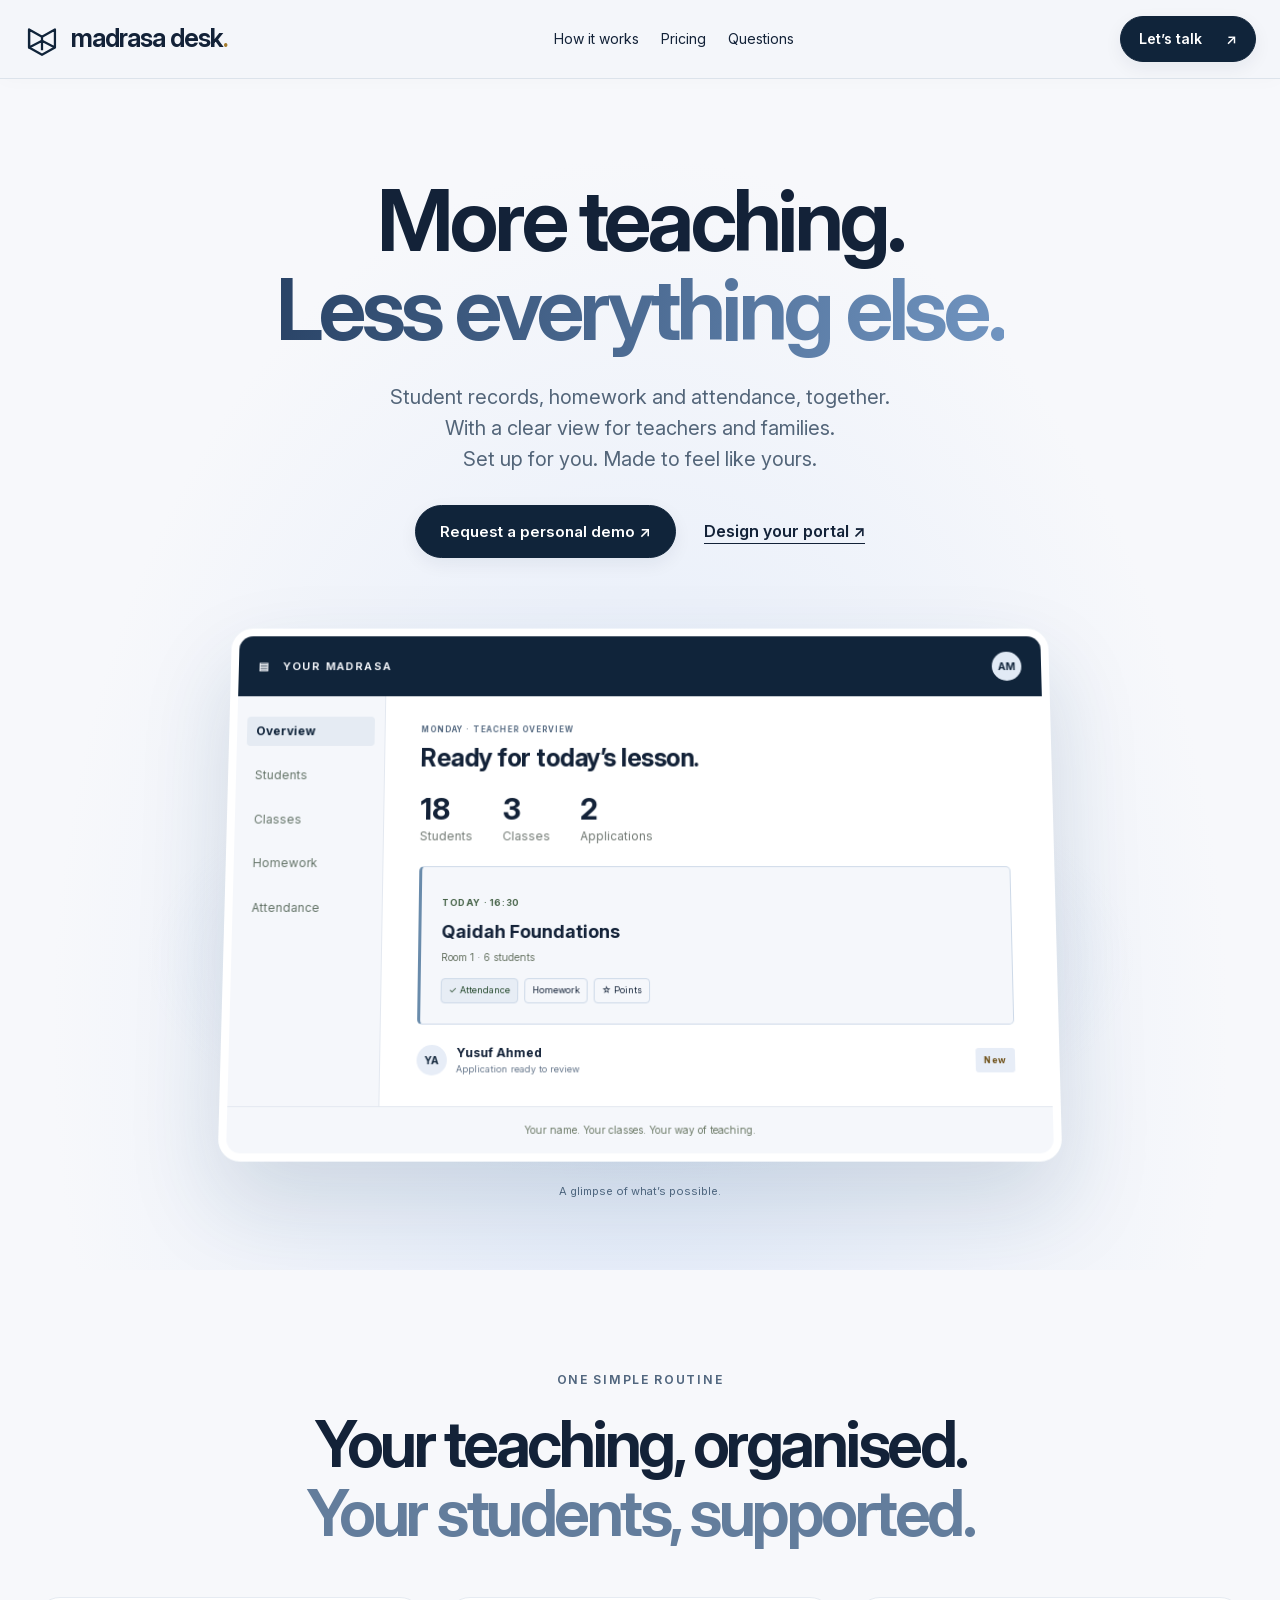
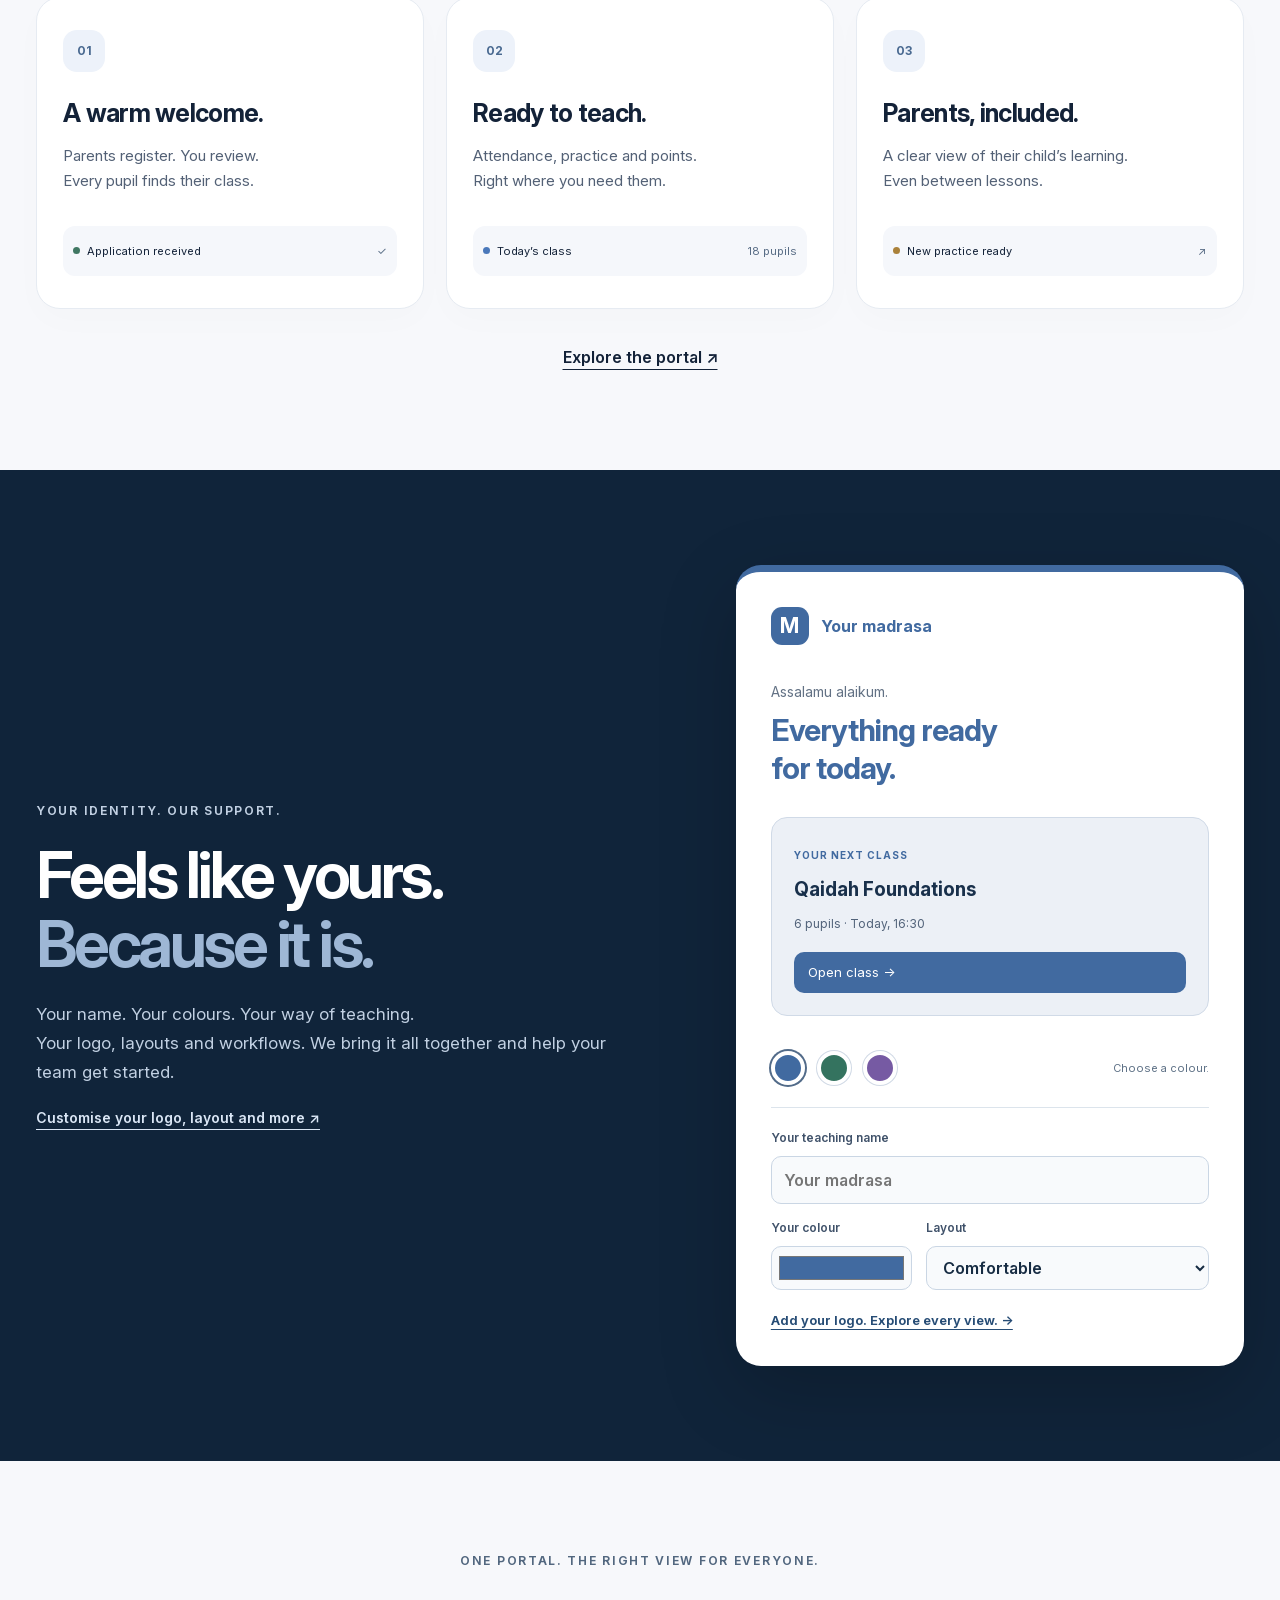
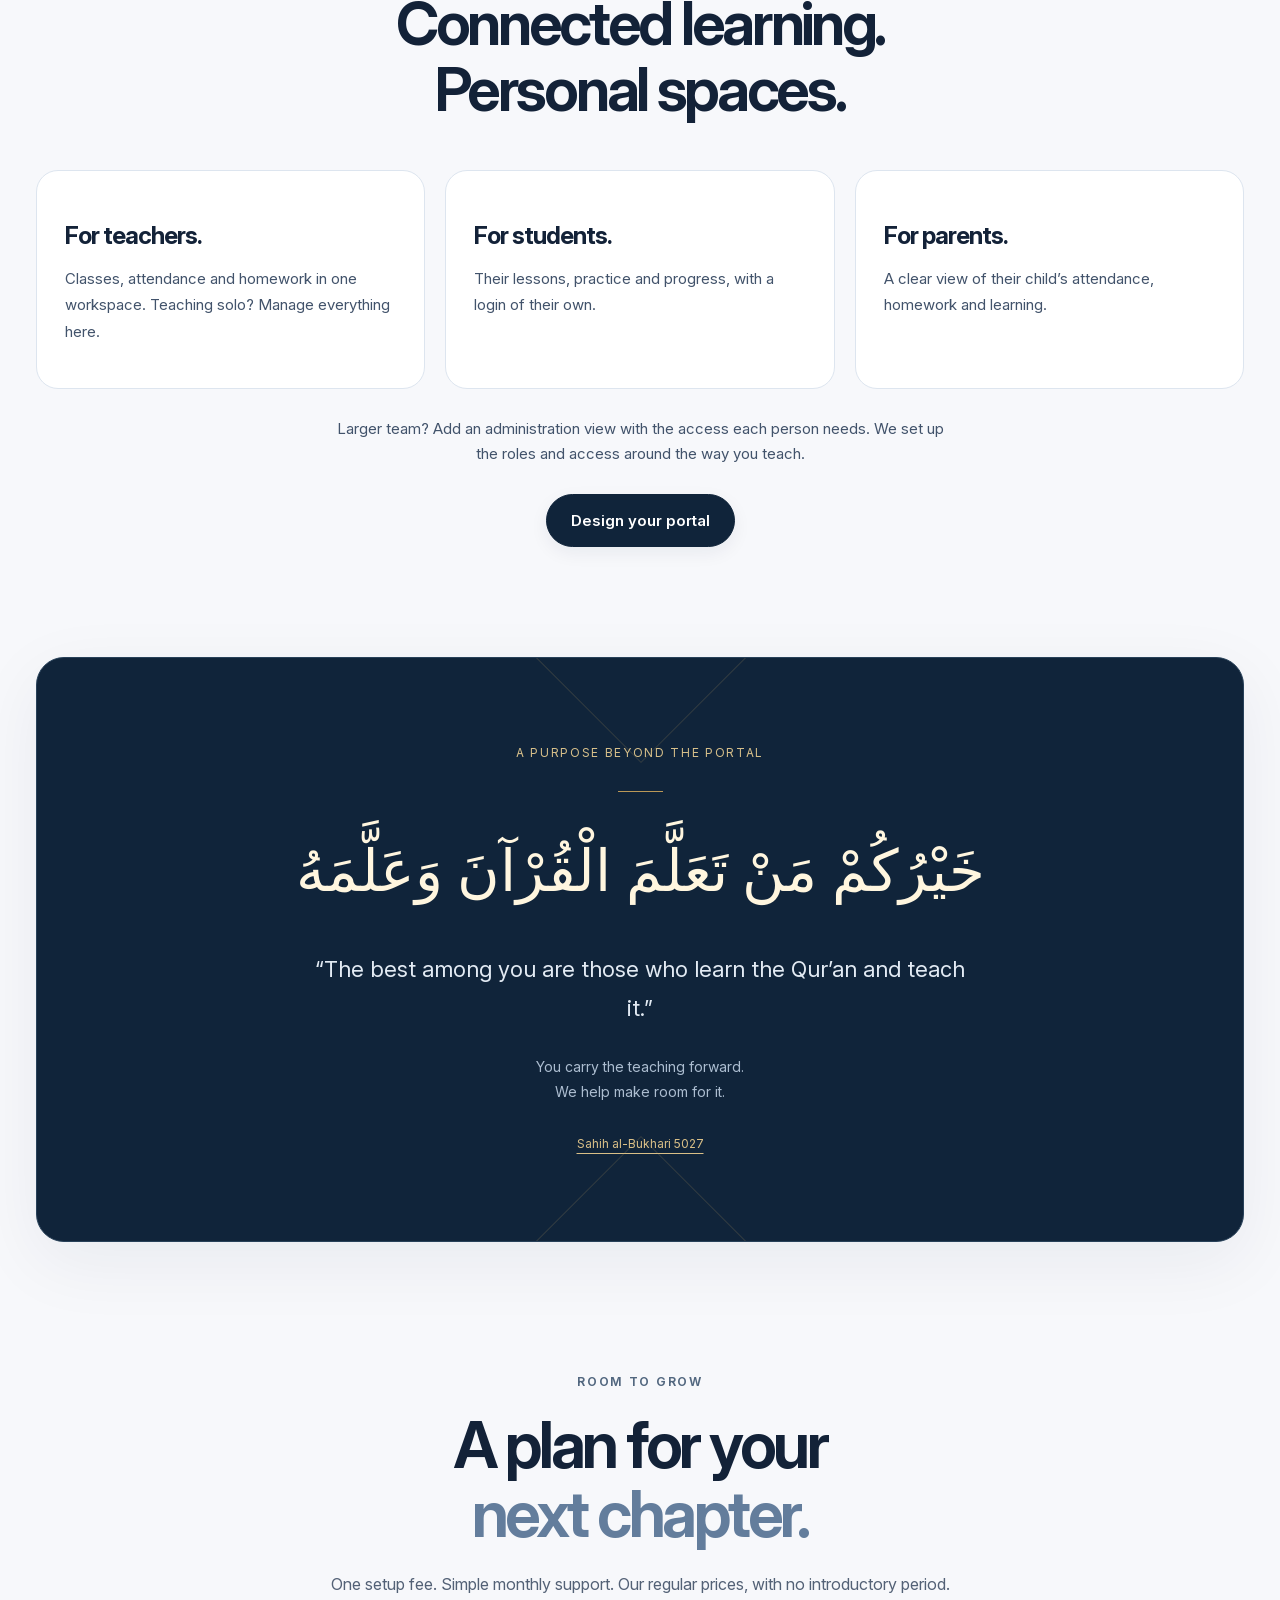
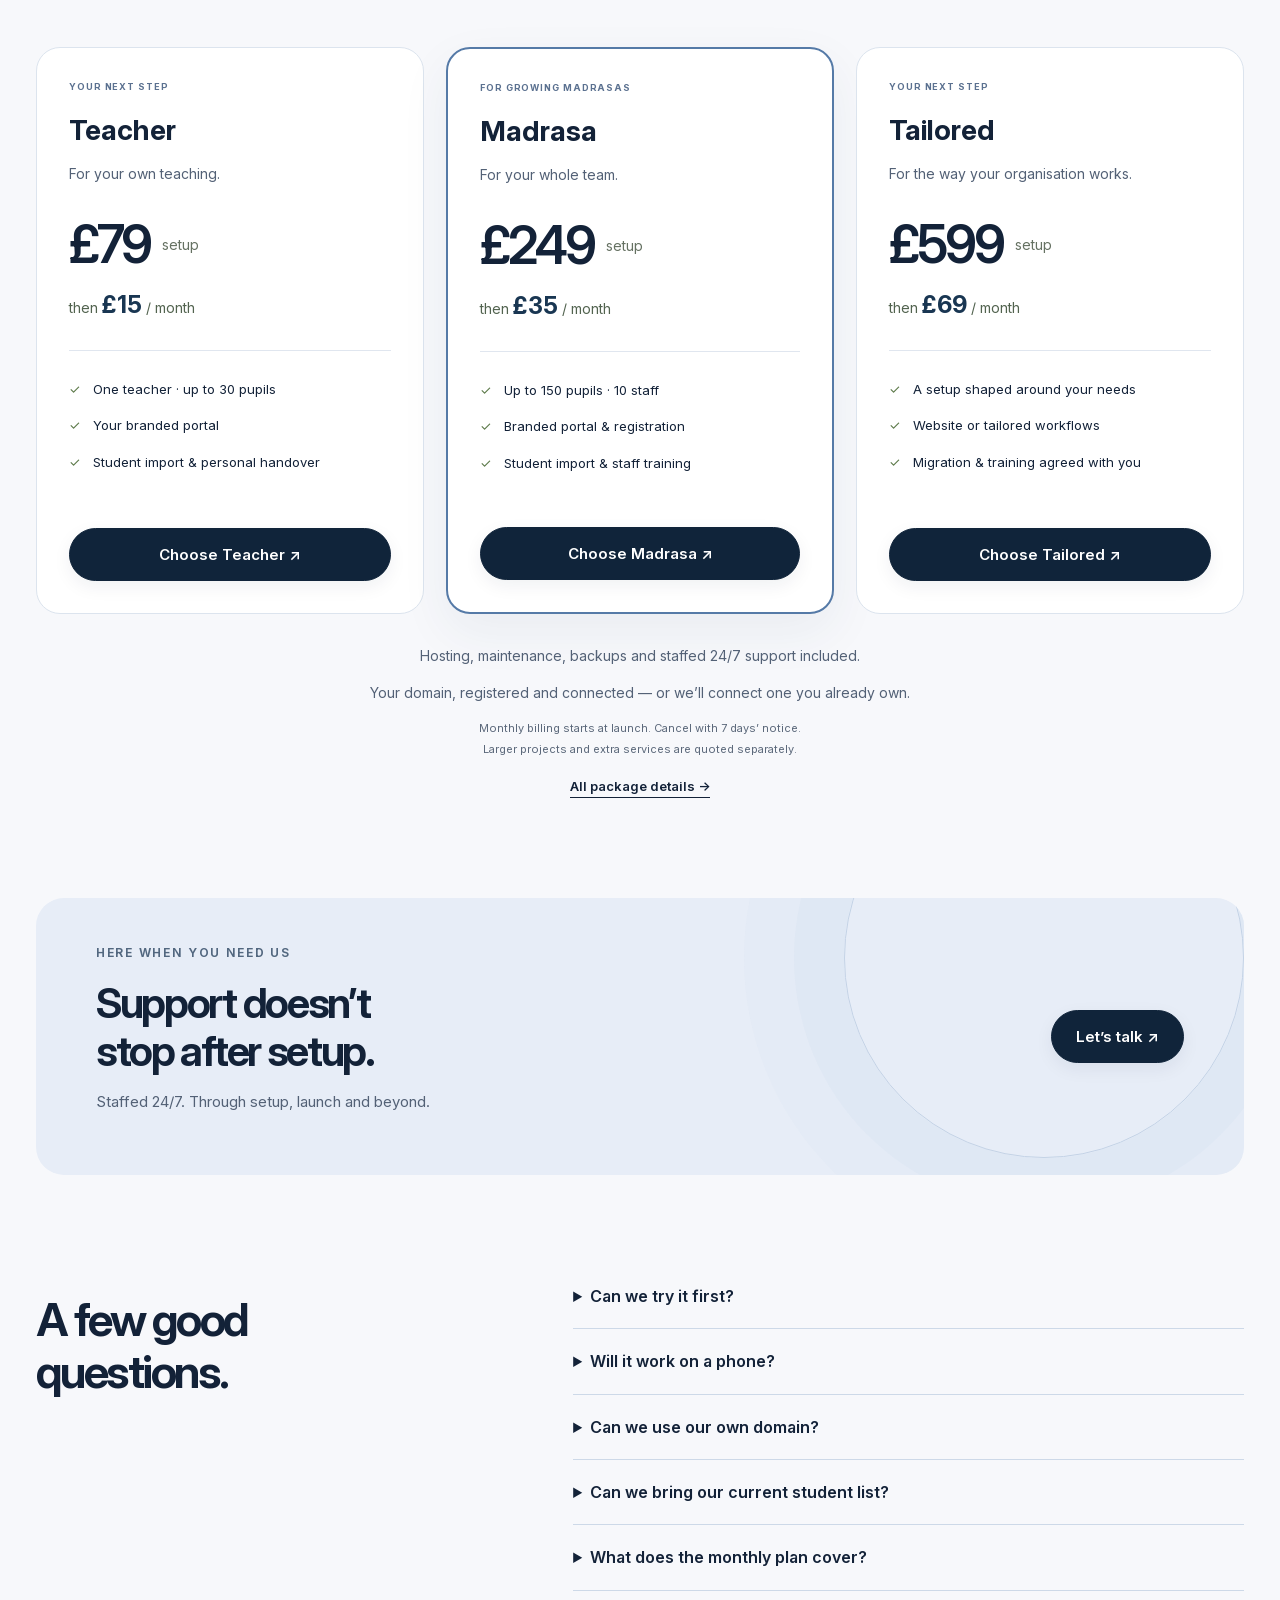
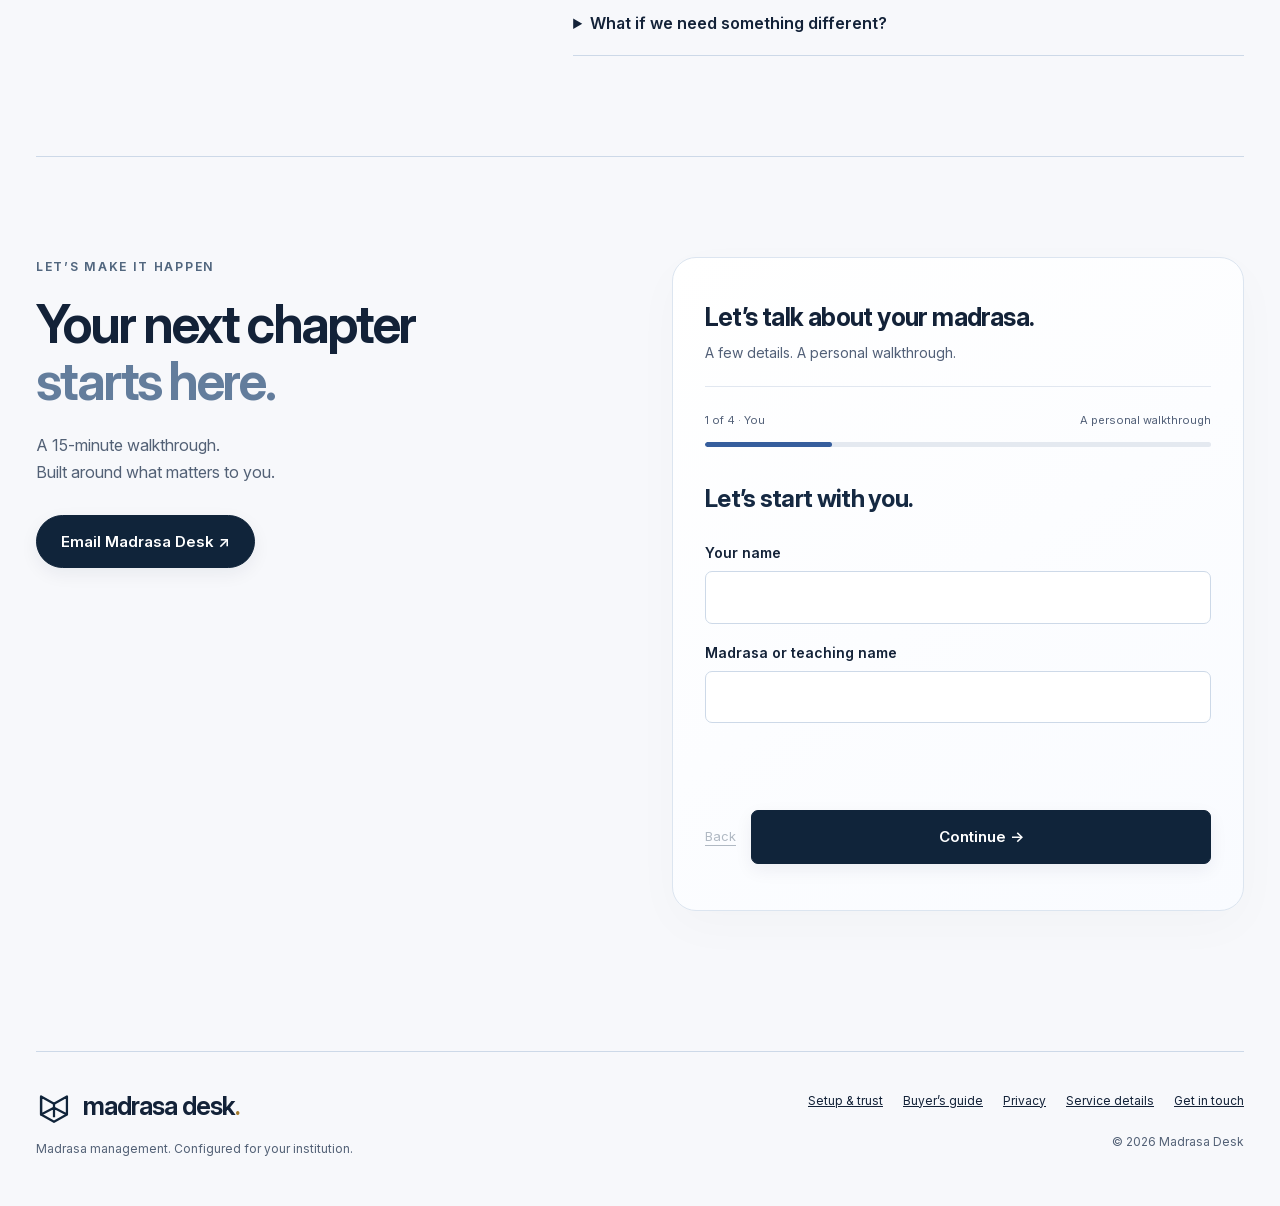
==== commit 0c05d0d2: "Lower permanent prices across all Madrasa Desk plans" ====
--- a/index.html
+++ b/index.html
@@ -1,7 +1,7 @@
-<!doctype html><html lang="en-GB"><head><meta charset="utf-8"><meta name="viewport" content="width=device-width,initial-scale=1"><title>Madrasa management, set up for you | Madrasa Desk</title><meta name="description" content="A branded management portal for UK madrasas, maktabs and Quran teachers. Configuration, student import, training and ongoing support. From £149 + £29/month."><meta property="og:title" content="Madrasa management, set up for you | Madrasa Desk"><meta property="og:description" content="A branded management portal for UK madrasas, maktabs and Quran teachers. Configuration, student import, training and ongoing support. From £149 + £29/month."><link rel="icon" href="assets/favicon.svg" type="image/svg+xml"><link rel="stylesheet" href="style.css?v=20261007-smooth2"><script src="app.js?v=20261007-smooth2" defer></script><link rel="canonical" href="https://madrasadesk.co.uk/"><meta property="og:url" content="https://madrasadesk.co.uk/"><meta property="og:site_name" content="Madrasa Desk"><meta property="og:type" content="website"><meta property="og:image" content="https://madrasadesk.co.uk/assets/share-card.png"><meta property="og:image:width" content="1200"><meta property="og:image:height" content="630"><meta property="og:image:alt" content="Madrasa Desk — Your madrasa. Your own portal. Set up for you."><meta name="twitter:card" content="summary_large_image"><script type="application/ld+json">{"@context": "https://schema.org", "@type": "Organization", "name": "Madrasa Desk", "url": "https://madrasadesk.co.uk/", "logo": "https://madrasadesk.co.uk/assets/mark.svg", "description": "Independent madrasa portal setup and ongoing support."}</script></head><body><a class="skip" href="#main">Skip to content</a><header class="header wrap"><a class="brand" href="./" aria-label="Madrasa Desk home"><img src="assets/mark.svg" alt="" width="36" height="36"><span>madrasa desk<span class="brand-dot">.</span></span></a><nav aria-label="Main navigation"><a href="#how-it-works">How it works</a><a href="#pricing">Pricing</a><a href="#questions">Questions</a></nav><a class="button small" href="#enquire">Let’s talk <span aria-hidden="true">↗</span></a></header><main id="main" class="premium-home"><section class="hero-stage"><div class="hero-copy wrap"><h1>More teaching.<br><span>Less everything else.</span></h1><p>Student records, homework and attendance, together.<br class="desktop-break"> With a clear view for teachers and families.<br class="desktop-break"> Set up for you. Made to feel like yours.</p><div class="hero-actions"><a class="button" href="#enquire">Request a personal demo ↗</a><a class="text-link" href="demo.html" target="_blank" rel="noopener">Design your portal ↗</a></div></div><div class="product-stage wrap" data-depth><div class="product-halo" aria-hidden="true"></div><div class="app-preview"><div class="preview-top"><span class="mini-brand">▤ &nbsp; YOUR MADRASA</span><span class="avatar">AM</span></div><div class="preview-layout"><aside><span class="selected">Overview</span><span>Students</span><span>Classes</span><span>Homework</span><span>Attendance</span></aside><div class="preview-main"><div class="preview-greeting"><span class="eyebrow">MONDAY · TEACHER OVERVIEW</span><h3>Ready for today’s lesson.</h3></div><div class="preview-metrics"><div><strong>18</strong><span>Students</span></div><div><strong>3</strong><span>Classes</span></div><div><strong>2</strong><span>Applications</span></div></div><div class="lesson-card"><span class="tag">TODAY · 16:30</span><h4>Qaidah Foundations</h4><p>Room 1 · 6 students</p><div class="lesson-actions"><span>✓ Attendance</span><span>Homework</span><span>☆ Points</span></div></div><div class="preview-row"><span class="avatar peach">YA</span><div><strong>Yusuf Ahmed</strong><small>Application ready to review</small></div><span class="tag gold">New</span></div></div></div><div class="preview-bottom">Your name. Your classes. Your way of teaching.</div></div><span class="product-caption">A glimpse of what’s possible.</span></div></section>
+<!doctype html><html lang="en-GB"><head><meta charset="utf-8"><meta name="viewport" content="width=device-width,initial-scale=1"><title>Madrasa management, set up for you | Madrasa Desk</title><meta name="description" content="A branded management portal for UK madrasas, maktabs and Quran teachers. Configuration, student import, training and ongoing support. From £79 + £15/month."><meta property="og:title" content="Madrasa management, set up for you | Madrasa Desk"><meta property="og:description" content="A branded management portal for UK madrasas, maktabs and Quran teachers. Configuration, student import, training and ongoing support. From £79 + £15/month."><link rel="icon" href="assets/favicon.svg" type="image/svg+xml"><link rel="stylesheet" href="style.css?v=20261007-smooth2"><script src="app.js?v=20261007-smooth2" defer></script><link rel="canonical" href="https://madrasadesk.co.uk/"><meta property="og:url" content="https://madrasadesk.co.uk/"><meta property="og:site_name" content="Madrasa Desk"><meta property="og:type" content="website"><meta property="og:image" content="https://madrasadesk.co.uk/assets/share-card.png"><meta property="og:image:width" content="1200"><meta property="og:image:height" content="630"><meta property="og:image:alt" content="Madrasa Desk — Your madrasa. Your own portal. Set up for you."><meta name="twitter:card" content="summary_large_image"><script type="application/ld+json">{"@context": "https://schema.org", "@type": "Organization", "name": "Madrasa Desk", "url": "https://madrasadesk.co.uk/", "logo": "https://madrasadesk.co.uk/assets/mark.svg", "description": "Independent madrasa portal setup and ongoing support."}</script></head><body><a class="skip" href="#main">Skip to content</a><header class="header wrap"><a class="brand" href="./" aria-label="Madrasa Desk home"><img src="assets/mark.svg" alt="" width="36" height="36"><span>madrasa desk<span class="brand-dot">.</span></span></a><nav aria-label="Main navigation"><a href="#how-it-works">How it works</a><a href="#pricing">Pricing</a><a href="#questions">Questions</a></nav><a class="button small" href="#enquire">Let’s talk <span aria-hidden="true">↗</span></a></header><main id="main" class="premium-home"><section class="hero-stage"><div class="hero-copy wrap"><h1>More teaching.<br><span>Less everything else.</span></h1><p>Student records, homework and attendance, together.<br class="desktop-break"> With a clear view for teachers and families.<br class="desktop-break"> Set up for you. Made to feel like yours.</p><div class="hero-actions"><a class="button" href="#enquire">Request a personal demo ↗</a><a class="text-link" href="demo.html" target="_blank" rel="noopener">Design your portal ↗</a></div></div><div class="product-stage wrap" data-depth><div class="product-halo" aria-hidden="true"></div><div class="app-preview"><div class="preview-top"><span class="mini-brand">▤ &nbsp; YOUR MADRASA</span><span class="avatar">AM</span></div><div class="preview-layout"><aside><span class="selected">Overview</span><span>Students</span><span>Classes</span><span>Homework</span><span>Attendance</span></aside><div class="preview-main"><div class="preview-greeting"><span class="eyebrow">MONDAY · TEACHER OVERVIEW</span><h3>Ready for today’s lesson.</h3></div><div class="preview-metrics"><div><strong>18</strong><span>Students</span></div><div><strong>3</strong><span>Classes</span></div><div><strong>2</strong><span>Applications</span></div></div><div class="lesson-card"><span class="tag">TODAY · 16:30</span><h4>Qaidah Foundations</h4><p>Room 1 · 6 students</p><div class="lesson-actions"><span>✓ Attendance</span><span>Homework</span><span>☆ Points</span></div></div><div class="preview-row"><span class="avatar peach">YA</span><div><strong>Yusuf Ahmed</strong><small>Application ready to review</small></div><span class="tag gold">New</span></div></div></div><div class="preview-bottom">Your name. Your classes. Your way of teaching.</div></div><span class="product-caption">A glimpse of what’s possible.</span></div></section>
 <section class="journey-section wrap" id="how-it-works"><div class="section-title" data-reveal><span class="eyebrow">ONE SIMPLE ROUTINE</span><h2>Your teaching, organised.<br><span>Your students, supported.</span></h2></div><div class="journey-grid"><article data-reveal><span class="journey-icon">01</span><h3>A warm welcome.</h3><p>Parents register. You review.<br>Every pupil finds their class.</p><div class="mini-event"><span class="event-dot"></span>Application received <span>✓</span></div></article><article data-reveal><span class="journey-icon">02</span><h3>Ready to teach.</h3><p>Attendance, practice and points.<br>Right where you need them.</p><div class="mini-event"><span class="event-dot blue"></span>Today’s class <span>18 pupils</span></div></article><article data-reveal><span class="journey-icon">03</span><h3>Parents, included.</h3><p>A clear view of their child’s learning.<br>Even between lessons.</p><div class="mini-event"><span class="event-dot gold-dot"></span>New practice ready <span>↗</span></div></article></div><a class="text-link" href="demo.html" target="_blank" rel="noopener">Explore the portal ↗</a></section>
 <section class="spotlight"><div class="wrap spotlight-inner"><div data-reveal><span class="eyebrow">YOUR IDENTITY. OUR SUPPORT.</span><h2>Feels like yours.<br><span>Because it is.</span></h2><p>Your name. Your colours. Your way of teaching.<br>Your logo, layouts and workflows. We bring it all together and help your team get started.</p><a class="text-link" href="demo.html" target="_blank" rel="noopener">Customise your logo, layout and more ↗</a></div><div class="identity-card" data-reveal><div class="identity-top"><span class="identity-mark" aria-hidden="true">M</span><strong id="identity-name">Your madrasa</strong></div><p>Assalamu alaikum.</p><h3>Everything ready<br>for today.</h3><div class="identity-lesson"><span>YOUR NEXT CLASS</span><strong>Qaidah Foundations</strong><small>6 pupils · Today, 16:30</small><div class="identity-action">Open class →</div></div><div class="colour-picker" aria-label="Preview portal colour"><button class="swatch active" data-colour="blue" aria-label="Blue portal" aria-pressed="true"></button><button class="swatch" data-colour="green" aria-label="Green portal" aria-pressed="false"></button><button class="swatch" data-colour="purple" aria-label="Purple portal" aria-pressed="false"></button><span>Choose a colour.</span></div><div class="identity-controls"><label>Your teaching name<input id="brand-preview-name" maxlength="40" placeholder="Your madrasa" autocomplete="off"></label><div class="identity-control-row"><label>Your colour<input type="color" id="brand-preview-colour" value="#416aa0"></label><label>Layout<select id="brand-preview-layout"><option value="comfortable">Comfortable</option><option value="compact">Compact</option></select></label></div><a class="identity-design-link" href="demo.html" target="_blank" rel="noopener">Add your logo. Explore every view. →</a></div></div></div></section>
-<section class="portal-roles wrap" data-reveal><span class="eyebrow">ONE PORTAL. THE RIGHT VIEW FOR EVERYONE.</span><h2>Connected learning.<br>Personal spaces.</h2><div class="role-grid"><article><h3>For teachers.</h3><p>Classes, attendance and homework in one workspace. Teaching solo? Manage everything here.</p></article><article><h3>For students.</h3><p>Their lessons, practice and progress, with a login of their own.</p></article><article><h3>For parents.</h3><p>A clear view of their child’s attendance, homework and learning.</p></article></div><p class="roles-note">Larger team? Add an administration view with the access each person needs. We set up the roles and access around the way you teach.</p><a class="button" href="demo.html" target="_blank" rel="noopener">Design your portal</a></section><section class="hadith-section wrap" data-reveal><span class="hadith-kicker">A purpose beyond the portal</span><span class="hadith-rule" aria-hidden="true"></span><p lang="ar" dir="rtl" class="hadith-arabic">خَيْرُكُمْ مَنْ تَعَلَّمَ الْقُرْآنَ وَعَلَّمَهُ</p><p class="hadith-translation">“The best among you are those who learn the Qur’an and teach it.”</p><p class="hadith-purpose">You carry the teaching forward.<br>We help make room for it.</p><a href="https://sunnah.com/bukhari:5027" target="_blank" rel="noopener">Sahih al-Bukhari 5027</a></section><section class="section wrap pricing-clean" id="pricing"><div class="section-title" data-reveal><span class="eyebrow">ROOM TO GROW</span><h2>A plan for your<br><span>next chapter.</span></h2><p>One setup fee. Simple monthly support.</p></div><div class="plan-grid"><article class="price-card plan-card " data-reveal><span class="plan-label">YOUR NEXT STEP</span><h3>Teacher</h3><p>For your own teaching.</p><div class="price"><strong>£149</strong><span>setup</span></div><p class="monthly">then <strong>£29</strong> / month</p><ul class="checklist"><li>One teacher · up to 30 pupils</li><li>Your branded portal</li><li>Student import & personal handover</li></ul><a class="button" href="#enquire" data-plan="Teacher">Choose Teacher ↗</a></article><article class="price-card plan-card recommended" data-reveal><span class="plan-label">FOR GROWING MADRASAS</span><h3>Madrasa</h3><p>For your whole team.</p><div class="price"><strong>£499</strong><span>setup</span></div><p class="monthly">then <strong>£59</strong> / month</p><ul class="checklist"><li>Up to 150 pupils · 10 staff</li><li>Branded portal & registration</li><li>Student import & staff training</li></ul><a class="button" href="#enquire" data-plan="Madrasa">Choose Madrasa ↗</a></article><article class="price-card plan-card " data-reveal><span class="plan-label">YOUR NEXT STEP</span><h3>Tailored</h3><p>For the way your organisation works.</p><div class="price"><strong>£999</strong><span>setup</span></div><p class="monthly">then <strong>£99</strong> / month</p><ul class="checklist"><li>A setup shaped around your needs</li><li>Website or tailored workflows</li><li>Migration & training agreed with you</li></ul><a class="button" href="#enquire" data-plan="Tailored">Choose Tailored ↗</a></article></div><div class="pricing-footnote"><p>Hosting, maintenance, backups and staffed 24/7 support included.</p><p>Your domain, registered and connected — or we’ll connect one you already own.</p><p class="micro">Monthly billing starts at launch. Cancel with 7 days’ notice.<br>Larger projects and extra services are quoted separately.</p><a class="text-link" href="service.html">All package details →</a></div></section>
+<section class="portal-roles wrap" data-reveal><span class="eyebrow">ONE PORTAL. THE RIGHT VIEW FOR EVERYONE.</span><h2>Connected learning.<br>Personal spaces.</h2><div class="role-grid"><article><h3>For teachers.</h3><p>Classes, attendance and homework in one workspace. Teaching solo? Manage everything here.</p></article><article><h3>For students.</h3><p>Their lessons, practice and progress, with a login of their own.</p></article><article><h3>For parents.</h3><p>A clear view of their child’s attendance, homework and learning.</p></article></div><p class="roles-note">Larger team? Add an administration view with the access each person needs. We set up the roles and access around the way you teach.</p><a class="button" href="demo.html" target="_blank" rel="noopener">Design your portal</a></section><section class="hadith-section wrap" data-reveal><span class="hadith-kicker">A purpose beyond the portal</span><span class="hadith-rule" aria-hidden="true"></span><p lang="ar" dir="rtl" class="hadith-arabic">خَيْرُكُمْ مَنْ تَعَلَّمَ الْقُرْآنَ وَعَلَّمَهُ</p><p class="hadith-translation">“The best among you are those who learn the Qur’an and teach it.”</p><p class="hadith-purpose">You carry the teaching forward.<br>We help make room for it.</p><a href="https://sunnah.com/bukhari:5027" target="_blank" rel="noopener">Sahih al-Bukhari 5027</a></section><section class="section wrap pricing-clean" id="pricing"><div class="section-title" data-reveal><span class="eyebrow">ROOM TO GROW</span><h2>A plan for your<br><span>next chapter.</span></h2><p>One setup fee. Simple monthly support. Our regular prices, with no introductory period.</p></div><div class="plan-grid"><article class="price-card plan-card " data-reveal><span class="plan-label">YOUR NEXT STEP</span><h3>Teacher</h3><p>For your own teaching.</p><div class="price"><strong>£79</strong><span>setup</span></div><p class="monthly">then <strong>£15</strong> / month</p><ul class="checklist"><li>One teacher · up to 30 pupils</li><li>Your branded portal</li><li>Student import & personal handover</li></ul><a class="button" href="#enquire" data-plan="Teacher">Choose Teacher ↗</a></article><article class="price-card plan-card recommended" data-reveal><span class="plan-label">FOR GROWING MADRASAS</span><h3>Madrasa</h3><p>For your whole team.</p><div class="price"><strong>£249</strong><span>setup</span></div><p class="monthly">then <strong>£35</strong> / month</p><ul class="checklist"><li>Up to 150 pupils · 10 staff</li><li>Branded portal & registration</li><li>Student import & staff training</li></ul><a class="button" href="#enquire" data-plan="Madrasa">Choose Madrasa ↗</a></article><article class="price-card plan-card " data-reveal><span class="plan-label">YOUR NEXT STEP</span><h3>Tailored</h3><p>For the way your organisation works.</p><div class="price"><strong>£599</strong><span>setup</span></div><p class="monthly">then <strong>£69</strong> / month</p><ul class="checklist"><li>A setup shaped around your needs</li><li>Website or tailored workflows</li><li>Migration & training agreed with you</li></ul><a class="button" href="#enquire" data-plan="Tailored">Choose Tailored ↗</a></article></div><div class="pricing-footnote"><p>Hosting, maintenance, backups and staffed 24/7 support included.</p><p>Your domain, registered and connected — or we’ll connect one you already own.</p><p class="micro">Monthly billing starts at launch. Cancel with 7 days’ notice.<br>Larger projects and extra services are quoted separately.</p><a class="text-link" href="service.html">All package details →</a></div></section>
 <section class="support-banner wrap" data-reveal><span class="support-orbit" aria-hidden="true"></span><div><span class="eyebrow">HERE WHEN YOU NEED US</span><h2>Support doesn’t<br>stop after setup.</h2><p>Staffed 24/7. Through setup, launch and beyond.</p></div><a class="button" href="#enquire">Let’s talk ↗</a></section>
 <section class="section wrap faq-section" id="questions"><div><h2>A few good<br>questions.</h2></div><div class="faqs"><details><summary>Can we try it first?</summary><p>Yes. Explore the interactive demo, then book a personal walkthrough around your priorities.</p></details><details><summary>Will it work on a phone?</summary><p>Yes. The portal works in a browser on phones and computers. No app download needed.</p></details><details><summary>Can we use our own domain?</summary><p>Yes. We can connect your existing domain or a subdomain, such as portal.yourname.co.uk, while keeping your current website. If you need a new domain, domain registration is included while your plan is active. Premium domains are quoted separately and agreed before purchase.</p></details><details><summary>Can we bring our current student list?</summary><p>Yes. Standard setup includes one clean spreadsheet import. We agree the fields and help you prepare it.</p></details><details><summary>What does the monthly plan cover?</summary><p>Hosting, backups, routine maintenance and staffed 24/7 support. Your agreement sets the support and recovery arrangements.</p></details><details><summary>What if we need something different?</summary><p>We agree the scope before you commit. Larger projects, payment collection and extra integrations are quoted separately. <a href="service.html">See the details.</a></p></details></div></section>
 <section class="section wrap contact-section" id="enquire"><div data-reveal><span class="eyebrow">LET’S MAKE IT HAPPEN</span><h2>Your next chapter<br><span>starts here.</span></h2><p>A 15-minute walkthrough.<br>Built around what matters to you.</p><div class="contact-actions"><a class="button" href="mailto:hello@madrasadesk.co.uk">Email Madrasa Desk ↗</a></div></div><form id="enquiry-form" class="contact-form"><div class="form-heading"><span class="eyebrow">YOUR NEXT STEP</span><h3>Let’s talk about your madrasa.</h3><p>A few details. A personal walkthrough.</p></div><div class="enquiry-progress" hidden><div class="row"><span id="enquiry-step-label">1 of 4 · You</span><span>A personal walkthrough</span></div><div class="enquiry-track" role="progressbar" aria-label="Enquiry progress" aria-valuemin="0" aria-valuemax="4" aria-valuenow="1"><i></i></div></div>
